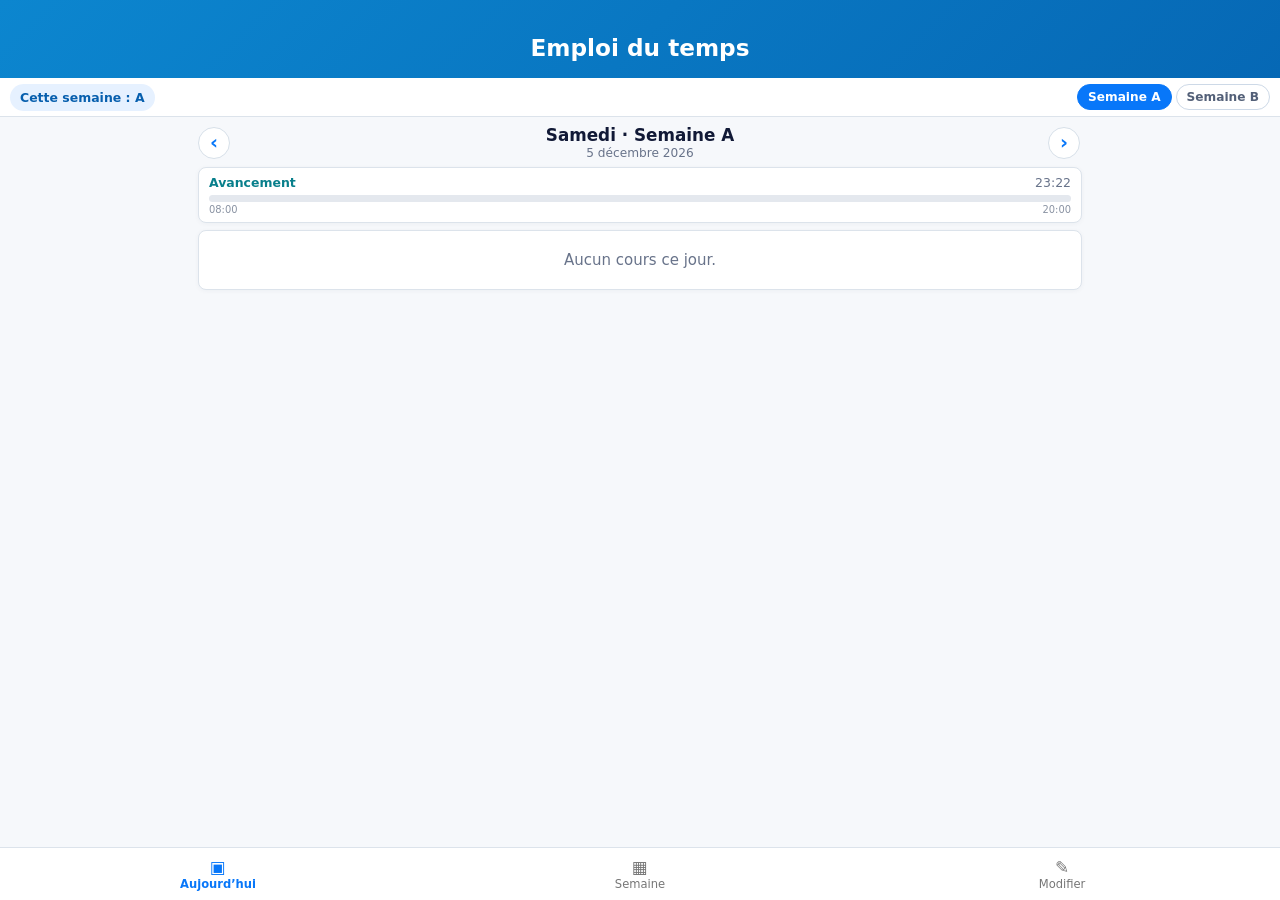
==== android-widget/app/src/main/assets/index.html @ 769bdf9a "7.43: tune school vacation vertical spacing" ====
<!doctype html>
<html lang="fr">
<head>
<meta charset="utf-8">
<meta name="viewport" content="width=device-width,initial-scale=1,viewport-fit=cover">
<meta name="theme-color" content="#087cc5">
<title>Emploi du temps</title>
<style>
:root{--blue:#0877f9;--blue2:#075fae;--teal:#087f8b;--ink:#111936;--muted:#68738a;--line:#dce3eb;--panel:#fff;--soft:#f2f8ff;--bg:#f6f8fb;--danger:#d93b59;--gap:#7254b5;--lunch:#9a6212}
*{box-sizing:border-box}
body{margin:0;background:var(--bg);color:var(--ink);font:15px system-ui,-apple-system,Segoe UI,Roboto,sans-serif;overflow-x:hidden}
button,input,select{font:inherit}button{touch-action:manipulation;-webkit-tap-highlight-color:transparent}
.header{height:78px;padding-top:17px;background:linear-gradient(135deg,#0c86cf,#0668b5);display:flex;align-items:center;justify-content:center;color:#fff;box-shadow:0 2px 10px #064a7a25}
.header h1{margin:0;text-align:center;font-size:1.45rem;line-height:1;font-weight:820}
.contextBar{height:39px;background:#fff;border-bottom:1px solid var(--line);display:flex;align-items:center;justify-content:space-between;gap:8px;padding:5px 10px;position:sticky;top:0;z-index:8}
.currentWeek{border:0;border-radius:999px;background:#e6f1ff;color:#075fae;padding:6px 10px;font-size:.78rem;font-weight:800;white-space:nowrap}.currentWeek b{color:var(--blue)}
.weekTabs{display:flex;gap:4px}.weekTab{border:1px solid #cdd9e7;background:#fff;color:#536078;border-radius:999px;padding:5px 10px;font-size:.76rem;font-weight:800}.weekTab.active{background:var(--blue);border-color:var(--blue);color:#fff}
.wrap{max-width:900px;margin:0 auto;padding:8px 8px 66px}
.card{background:#fff;border:1px solid var(--line);border-radius:8px;box-shadow:0 1px 5px #11233b0b}
.view{display:none}.view.active{display:block}
.dayTitle{text-align:center;margin:0 0 6px}.dayTitle h2{margin:0;font-size:1.05rem}.dayTitle .date{margin-top:1px;color:var(--muted);font-size:.76rem}
.timelineCard{padding:7px 10px;margin-bottom:7px}.timelineHead{display:flex;align-items:center;justify-content:space-between;gap:8px;font-size:.78rem}.timelineHead strong{color:var(--teal)}.timelineClock{color:var(--muted);font-variant-numeric:tabular-nums}.timeline{height:7px;border-radius:999px;background:#e4e8ee;overflow:hidden;margin-top:5px}.timeline>span{height:100%;display:block;width:0;background:linear-gradient(90deg,#0877f9,#2994f0);border-radius:999px}.timelineScale{display:flex;justify-content:space-between;color:#8a93a3;font-size:.62rem;margin-top:2px}
.todayList{overflow:hidden}.todayCourse{display:grid;grid-template-columns:67px minmax(0,1fr) auto;align-items:center;gap:7px;min-height:44px;padding:5px 8px;border-top:1px solid #edf0f4;position:relative;cursor:pointer}.todayCourse:first-child{border-top:0}.todayCourse.current:before{content:"";position:absolute;left:0;top:4px;bottom:4px;width:4px;background:var(--blue)}.todayCourse.gap{background:#faf8ff}.todayCourse.lunch{background:#fffaf1}.time{font-variant-numeric:tabular-nums;color:#56637a;font-size:.74rem;line-height:1.12}.label{font-weight:800;font-size:.88rem;line-height:1.1}.room{color:var(--muted);font-size:.70rem;margin-top:2px}.badge{font-size:.64rem;font-weight:800;color:#fff;background:var(--blue);border-radius:999px;padding:4px 6px}.badge.gap{background:#ede8ff;color:var(--gap)}.badge.lunch{background:#ffedca;color:var(--lunch)}
.empty{padding:20px 12px;text-align:center;color:var(--muted)}
.weekTop{display:flex;align-items:center;justify-content:center;margin:0 0 6px}.weekTop h2{margin:0;font-size:1rem}.weekTop .weekLetter{color:var(--blue);margin-left:5px}
.weekScroller{overflow:hidden}.weekGrid{display:grid;grid-template-columns:42px repeat(5,minmax(0,1fr));width:100%;border:1px solid var(--line);background:#fff;border-radius:7px;overflow:hidden}
.wh,.wc{border-right:1px solid #e6ebf0;border-bottom:1px solid #e6ebf0;min-width:0;min-height:38px;padding:2px}.wh{background:linear-gradient(#f8fbff,#f1f7ff);font-weight:800;text-align:center;display:flex;align-items:center;justify-content:center;font-size:.65rem}.wh.day{color:#0b69c7}.wh.timecol{color:#657087;font-size:.58rem;line-height:1.08}.wc{background:#fff;display:flex;align-items:center;justify-content:center;text-align:center;cursor:pointer;overflow:hidden}.wc.has{background:#fbfdff}.wc.has:active{background:#eaf5ff}.wc.gapCell{background:#faf8ff;color:var(--gap)}.wc.lunchCell{background:#fffaf1;color:var(--lunch)}.wc .cellLabel{font-weight:800;font-size:.60rem;line-height:1.02;display:-webkit-box;-webkit-line-clamp:2;-webkit-box-orient:vertical;overflow:hidden}.wc .cellRoom{font-size:.52rem;color:var(--muted);margin-top:1px}.wc.emptyCell{color:#c5ccd5;font-size:.75rem}
.editTop{display:flex;justify-content:center;margin-bottom:6px}.dayTabs{display:flex;justify-content:center;gap:5px;overflow:auto;max-width:100%}.dayTab{min-width:48px;border:1px solid var(--line);background:#fff;border-radius:20px;padding:7px 9px;color:#4d5667;font-size:.82rem}.dayTab.active{background:linear-gradient(135deg,#1584ed,#0868c7);border-color:#1178e8;color:#fff}
.importBtn{width:100%;margin-bottom:7px;padding:8px 10px;border:1px solid #bad5f4;border-radius:7px;background:#edf6ff;color:#0867bd;font-size:.82rem;font-weight:800}.importBtn:disabled{opacity:.6}.importStatus{text-align:center;color:var(--muted);font-size:.70rem;margin:-3px 0 6px;min-height:1em}
.sectionHead{display:flex;align-items:center;justify-content:space-between;gap:8px;margin:8px 3px 5px}.sectionHead h2,.sectionHead h3{margin:0;font-size:.93rem}.count{color:var(--blue);font-weight:750;font-size:.78rem}
.editList{overflow:hidden}.editCourse{display:grid;grid-template-columns:66px minmax(0,1fr);gap:7px;align-items:center;min-height:45px;padding:6px 9px;border-top:1px solid #e9edf2;cursor:pointer}.editCourse:first-child{border-top:0}.editCourse:active{background:#eef6ff}
.addBtn{width:100%;margin-top:7px;padding:9px;border:1.5px dashed var(--blue);border-radius:7px;background:#fff;color:var(--blue);font-size:.84rem;font-weight:800}
.breakSettings{overflow:hidden}.breakRow{display:grid;grid-template-columns:64px minmax(0,1fr) auto;gap:7px;align-items:center;padding:6px 8px;border-top:1px solid #e9edf2}.breakRow:first-child{border-top:0}.breakName{font-size:.75rem;font-weight:800}.breakRow input[type=text]{min-width:0;width:100%;padding:7px 8px;border:1px solid var(--line);border-radius:6px;color:var(--ink);background:#fff;font-size:.76rem}.badgeToggle{display:flex;align-items:center;gap:4px;color:var(--muted);font-size:.68rem;white-space:nowrap}.badgeToggle input{width:16px;height:16px}
.slots{overflow:hidden}.slotRow{display:grid;grid-template-columns:112px minmax(0,1fr) minmax(0,1fr);align-items:center;gap:6px;padding:6px 8px;border-top:1px solid #e9edf2}.slotRow:first-child{border-top:0}.slotLead{display:flex;align-items:center;justify-content:space-between;gap:5px;min-width:0}.slotNum{font-weight:800;color:#0c71d2;font-size:.75rem;white-space:nowrap}.slotRow input{width:100%;border:1px solid var(--line);border-radius:6px;padding:7px 5px;font-size:.76rem;background:#fff;color:var(--ink)}.slotRemove{flex:0 0 22px;width:22px;height:22px;border:0;border-radius:50%;background:#fff1f3;color:#c6284e;font-size:15px;font-weight:800;line-height:1;padding:0;display:flex;align-items:center;justify-content:center}.slotRemove:active{transform:scale(.94);background:#ffe5e9}.slotAdd{display:block;width:auto;min-width:160px;margin:8px auto;padding:7px 13px;border:1px dashed var(--blue);border-radius:9px;background:#fff;color:var(--blue);font-size:.76rem;font-weight:800}.slotAdd[hidden]{display:none!important}@media(max-width:420px){.slotRow{grid-template-columns:100px minmax(0,1fr) minmax(0,1fr);gap:4px;padding:6px}.slotLead{gap:3px}.slotRemove{flex-basis:20px;width:20px;height:20px;font-size:14px}}
.bottom{position:fixed;left:0;right:0;bottom:0;z-index:12;background:#ffffffef;border-top:1px solid var(--line);display:grid;grid-template-columns:repeat(3,1fr);padding:4px 7px calc(4px + env(safe-area-inset-bottom));backdrop-filter:blur(12px)}
.nav{border:0;background:transparent;color:#777;padding:5px 3px;font-size:.72rem}.nav span{display:block;font-size:1.05rem;margin-bottom:0}.nav.active{color:var(--blue);font-weight:800}
.modal{position:fixed;inset:0;z-index:30;background:#0b17384f;display:none;align-items:flex-end}.modal.show{display:flex}.sheet{width:100%;max-width:780px;margin:auto;background:#fff;padding:14px;border-radius:12px 12px 0 0;max-height:86vh;overflow:auto}.sheet h3{margin:0 0 10px;text-align:center}.field{margin-bottom:8px}.field label{display:block;color:var(--muted);font-size:.74rem;margin-bottom:3px}.field input,.field select{width:100%;border:1px solid var(--line);border-radius:7px;padding:9px;font:inherit;background:#fff;color:var(--ink)}.courseWeekChoices{display:flex;justify-content:center;align-items:center;flex-wrap:wrap;gap:7px}.courseWeekChoice{min-width:44px;min-height:34px;border:1px solid #cbd7e6;border-radius:999px;background:#fff;color:#40516a;font-size:.78rem;font-weight:850;padding:6px 12px}.courseWeekChoice.active{background:var(--blue);border-color:var(--blue);color:#fff}.courseWeekChoice:active{transform:translateY(1px)}.slotPreview{background:var(--soft);border:1px solid #d9eaff;border-radius:7px;padding:8px 10px;margin-bottom:8px;color:#31516f;font-size:.80rem}.sheetActions{display:flex;justify-content:space-between;gap:7px;margin-top:7px}.rightActions{display:flex;gap:7px}.btn{padding:9px 12px;border:1px solid var(--line);border-radius:7px;background:#fff;font-weight:760}.btn.primary{background:var(--blue);color:#fff;border-color:var(--blue)}.btn.danger{color:var(--danger);border-color:#f0b9c4;background:#fff5f7}.btn[hidden]{display:none}
@media(max-width:560px){body{font-size:14px}.wrap{padding-left:6px;padding-right:6px}.header{height:78px;padding-top:17px}.header h1{font-size:1.38rem}.contextBar{height:37px;padding-left:7px;padding-right:7px}.todayCourse{min-height:42px}.weekGrid{grid-template-columns:39px repeat(5,minmax(0,1fr))}.wh,.wc{min-height:36px}.wc .cellLabel{font-size:.57rem}.wc .cellRoom{font-size:.50rem}}
</style>
</head>
<body>
<header class="header"><h1>Emploi du temps</h1></header>
<div class="contextBar">
  <button id="currentWeekBtn" class="currentWeek" type="button">Cette semaine : <b>A</b></button>
  <div id="weekTabs" class="weekTabs"><button class="weekTab" data-week="A">Semaine A</button><button class="weekTab" data-week="B">Semaine B</button></div>
</div>
<main class="wrap">
  <section id="viewToday" class="view active">
    <div class="dayTitle"><h2 id="todayTitle">Aujourd’hui</h2><div id="todayDate" class="date"></div></div>
    <section class="card timelineCard"><div class="timelineHead"><strong>Avancement</strong><span id="todayClock" class="timelineClock"></span></div><div class="timeline"><span id="todayProgress"></span></div><div class="timelineScale"><span id="scaleStart"></span><span id="scaleEnd"></span></div></section>
    <section id="todayList" class="card todayList"></section>
  </section>

  <section id="viewWeek" class="view">
    <div class="weekTop"><h2>Semaine <span id="weekTitleLetter" class="weekLetter">A</span></h2></div>
    <div class="weekScroller"><div id="weekGrid" class="weekGrid"></div></div>
  </section>

  <section id="viewEdit" class="view">
    <button id="importPhoto" class="importBtn" type="button">Importer une photo d’emploi du temps</button>
    <div id="importStatus" class="importStatus"></div>
    <div class="editTop"><div id="dayTabs" class="dayTabs"></div></div>
    <div class="sectionHead"><h2 id="editDayTitle">Jeudi</h2><span id="editCount" class="count"></span></div>
    <section id="editList" class="card editList"></section>
    <button id="addCourse" class="addBtn">＋ Ajouter un cours</button>
    <div class="sectionHead"><h3>Noms des interruptions</h3></div>
    <section class="card breakSettings">
      <div class="breakRow"><div class="breakName">Trou</div><input id="gapLabel" type="text" maxlength="35"><label class="badgeToggle"><input id="showGapBadge" type="checkbox">Badge</label></div>
      <div class="breakRow"><div class="breakName">Pause</div><input id="lunchLabel" type="text" maxlength="35"><label class="badgeToggle"><input id="showLunchBadge" type="checkbox">Badge</label></div>
    </section>
    <div class="sectionHead"><h3>Horaires des cours</h3></div>
    <section id="slotSettings" class="card slots"></section>
  </section>
</main>

<nav class="bottom">
  <button class="nav active" data-mode="today"><span>▣</span>Aujourd’hui</button>
  <button class="nav" data-mode="week"><span>▦</span>Semaine</button>
  <button class="nav" data-mode="edit"><span>✎</span>Modifier</button>
</nav>

<div id="modal" class="modal" role="dialog" aria-modal="true">
<form id="courseForm" class="sheet">
  <h3 id="modalTitle">Ajouter un cours</h3>
  <div class="field"><label>Heure de cours</label><select id="fSlot"></select></div>
  <div id="slotPreview" class="slotPreview"></div>
  <div id="courseWeekField" class="field"><label>Semaines concernées</label><div id="courseWeekChoices" class="courseWeekChoices"></div></div>
  <div class="field"><label>Classe</label><input id="fLabel" type="text" maxlength="80" required></div>
  <div class="field"><label>Salle</label><input id="fRoom" type="text" maxlength="20"></div>
  <div class="sheetActions"><button id="deleteCourse" type="button" class="btn danger" hidden>Supprimer</button><div class="rightActions"><button id="cancelEdit" type="button" class="btn">Annuler</button><button type="submit" class="btn primary">Enregistrer</button></div></div>
</form>
</div>

<script>
const DAYS=[2,3,4,5,6],NAMES={2:'Lun',3:'Mar',4:'Mer',5:'Jeu',6:'Ven'},FULL={2:'Lundi',3:'Mardi',4:'Mercredi',5:'Jeudi',6:'Vendredi'};
const DEFAULT_SLOTS=[['08:00','09:00'],['09:00','10:00'],['10:00','11:00'],['11:00','12:00'],['13:00','14:00'],['14:00','15:00'],['16:00','17:00'],['17:00','18:00'],['18:00','19:00'],['19:00','20:00']].map((x,i)=>({n:i+1,start:x[0],end:x[1]}));
const DEFAULTS={
2:{enabled:true,courses:[['08:00','09:00','4G1 ALL · 4G2 ALL','217',1],['10:00','11:00','6G3BIL · 6G4BIL','217',3],['11:00','12:00','4G3 ALL · 4G4 ALL','217',4],['13:00','14:00','5G1-2-3 ALL','216',5]]},
3:{enabled:true,courses:[['08:00','09:00','5G4 ALL','217',1],['09:00','10:00','4G3 ALL · 4G4 ALL','217',2],['14:00','15:00','3G3 ALL · 3G4 ALL','216',6],['16:00','17:00','3G1 ALL · 3G2 ALL','216',7]]},
4:{enabled:true,courses:[]},
5:{enabled:true,courses:[['08:00','09:00','3G1 ALL · 3G2 ALL','216',1],['09:00','10:00','3G3 ALL · 3G4 ALL','216',2],['10:00','11:00','6G3BIL · 6G4BIL','216',3],['11:00','12:00','5G4 ALL','216',4],['13:00','14:00','6G3BIL · 6G4BIL','216',5],['14:00','15:00','4G1 ALL · 4G2 ALL','215',6],['16:00','17:00','5G1-2-3 ALL','217',7]]},
6:{enabled:true,courses:[['11:00','12:00','5G1-2-3 ALL','217',4],['13:00','14:00','5G4 ALL','217',5],['14:00','15:00','3G3 ALL · 3G4 ALL','217',6],['15:00','16:00','4G3 ALL · 4G4 ALL','217',0],['16:00','17:00','4G1 ALL · 4G2 ALL','217',7]]}
};
for(const d of DAYS)DEFAULTS[d].courses=DEFAULTS[d].courses.map(c=>({start:c[0],end:c[1],label:c[2],room:c[3],slot:c[4]}));
const clone=o=>JSON.parse(JSON.stringify(o));
const OPENING_DAY=(()=>{const d=new Date().getDay();return d>=1&&d<=5?d+1:6})();
let weeks={A:clone(DEFAULTS),B:clone(DEFAULTS)},state=weeks.A,slots=clone(DEFAULT_SLOTS),slotConfigV2=true,breaks={gapLabel:'Trou',lunchLabel:'Pause de midi',showGapBadge:true,showLunchBadge:true},mode='today',selected=OPENING_DAY,editing=null,newPrefill=null,currentWeek='A',activeWeek='A',courseWeekSelection=new Set(['A']);
const $=id=>document.getElementById(id),min=t=>{const [h,m]=(t||'00:00').split(':').map(Number);return h*60+m},clock=m=>String(Math.floor(m/60)).padStart(2,'0')+':'+String(m%60).padStart(2,'0'),esc=s=>String(s??'').replace(/[&<>"']/g,c=>({'&':'&amp;','<':'&lt;','>':'&gt;','"':'&quot;',"'":'&#39;'}[c]));

function normalizeWeek(obj){
  for(const d of DAYS){
    if(!obj[d])obj[d]={enabled:true,courses:[]};obj[d].enabled=true;if(!Array.isArray(obj[d].courses))obj[d].courses=[];
    for(const c of obj[d].courses){c.slot=Number(c.slot||0);if(!c.slot){const match=slots.find(s=>s.start===c.start&&s.end===c.end);if(match)c.slot=match.n}}
    obj[d].courses.sort((a,b)=>min(a.start)-min(b.start));
  }
}
function normalize(){
  if(!Array.isArray(slots))slots=clone(DEFAULT_SLOTS);
  const seenSlots=new Set();
  slots=slots.slice(0,10).map((s,i)=>{const n=Math.max(1,Math.min(10,Number(s?.n)||i+1)),fallback=DEFAULT_SLOTS.find(x=>x.n===n)||DEFAULT_SLOTS[Math.min(i,DEFAULT_SLOTS.length-1)];return {n,start:s?.start||fallback.start,end:s?.end||fallback.end}}).filter(s=>!seenSlots.has(s.n)&&(seenSlots.add(s.n),true));
  breaks.gapLabel=(breaks.gapLabel||'Trou').trim()||'Trou';breaks.lunchLabel=(breaks.lunchLabel||'Pause de midi').trim()||'Pause de midi';breaks.showGapBadge=breaks.showGapBadge!==false;breaks.showLunchBadge=breaks.showLunchBadge!==false;
  normalizeWeek(weeks.A);normalizeWeek(weeks.B);state=weeks[mode==='today'?currentWeek:activeWeek];
}
function load(){
  try{
    let raw=null;if(window.AndroidSchedule&&AndroidSchedule.loadSchedule)raw=AndroidSchedule.loadSchedule();else raw=localStorage.getItem('edt');
    if(raw){const root=JSON.parse(raw);slotConfigV2=root._slotConfigV2===true;if(root._slots)slots=root._slots.map((s,i)=>({n:Math.max(1,Math.min(10,Number(s.n)||i+1)),start:s.start,end:s.end}));if(!slotConfigV2&&slots.length===9){const last=slots[slots.length-1],start=last?.end||'19:00',end=clock(Math.min(1439,min(start)+60));slots.push({n:10,start,end});slotConfigV2=true}if(root._breaks)breaks={...breaks,...root._breaks};currentWeek=(root._currentWeek==='B')?'B':'A';activeWeek=currentWeek;
      if(root._weeks){for(const w of ['A','B'])if(root._weeks[w])for(const d of DAYS)if(root._weeks[w][d])weeks[w][d]=root._weeks[w][d]}
      else{const legacy=clone(DEFAULTS);for(const d of DAYS)if(root[d])legacy[d]=root[d];weeks.A=clone(legacy);weeks.B=clone(legacy)}
    }
  }catch(e){weeks={A:clone(DEFAULTS),B:clone(DEFAULTS)};slots=clone(DEFAULT_SLOTS);breaks={gapLabel:'Trou',lunchLabel:'Pause de midi',showGapBadge:true,showLunchBadge:true};currentWeek='A';activeWeek='A'}
  normalize();render();
}
window.reloadSchedule=load;
function exportState(){const root={_slots:slots.map(s=>({n:s.n,start:s.start,end:s.end})),_slotConfigV2:true,_breaks:{...breaks},_currentWeek:currentWeek,_weeks:{}};for(const w of ['A','B','C','D']){if(!weeks[w])continue;root._weeks[w]={};for(const d of DAYS)root._weeks[w][d]={enabled:true,courses:weeks[w][d]?.courses||[]}}const current=weeks[currentWeek];for(const d of DAYS)root[d]={enabled:true,courses:current[d].courses};return root}
function save(options){normalize();const raw=JSON.stringify(exportState());try{if(window.AndroidSchedule&&AndroidSchedule.saveSchedule)AndroidSchedule.saveSchedule(raw);else localStorage.setItem('edt',raw)}catch(e){}if(!(options&&options.render===false))render()}
function todayKey(){const d=new Date().getDay();return d>=1&&d<=5?d+1:6}
function currentCourse(day){const now=new Date(),m=now.getHours()*60+now.getMinutes();if(day!==now.getDay()+1)return null;return weeks[currentWeek][day].courses.find(c=>m>=min(c.start)&&m<min(c.end))||null}
function lunch(){if(slots.length<5)return null;const start=slots[3]?.end,end=slots[4]?.start;return start&&end&&min(end)>min(start)?{start,end}:null}
function gapSegments(list){const out=[],l=lunch(),ls=l?min(l.start):-1,le=l?min(l.end):-1;for(let i=0;i<list.length-1;i++){let a=min(list[i].end),b=min(list[i+1].start);if(b<=a)continue;if(!l||b<=ls||a>=le)out.push({start:a,end:b});else{if(a<ls)out.push({start:a,end:Math.min(b,ls)});if(b>le)out.push({start:Math.max(a,le),end:b})}}return out.filter(g=>g.end>g.start)}
function progressPercent(){const d=todayKey(),list=weeks[currentWeek][d].courses,now=new Date(),nowM=now.getHours()*60+now.getMinutes();let total=0,done=0;for(const c of list){const s=min(c.start),e=min(c.end),dur=Math.max(0,e-s);total+=dur;if(nowM>=e)done+=dur;else if(nowM>s)done+=Math.min(dur,nowM-s)}return total?Math.max(0,Math.min(100,done*100/total)):0}
function setMode(m){mode=m;document.querySelectorAll('.view').forEach(v=>v.classList.remove('active'));$('view'+m[0].toUpperCase()+m.slice(1)).classList.add('active');document.querySelectorAll('.nav').forEach(b=>b.classList.toggle('active',b.dataset.mode===m));if(m==='today')activeWeek=currentWeek;render()}
window.setModeFromAndroid=setMode;
function setActiveWeek(w){activeWeek=w==='B'?'B':'A';render()}
function toggleCurrentWeek(){currentWeek=currentWeek==='A'?'B':'A';activeWeek=currentWeek;save()}
function renderContext(){if(window.setCurrentWeekLabel70)window.setCurrentWeekLabel70(currentWeek);else $('currentWeekBtn').textContent='Cette semaine : '+currentWeek;document.querySelectorAll('.weekTab').forEach(b=>b.classList.toggle('active',b.dataset.week===(mode==='today'?currentWeek:activeWeek)))}
function render(){normalize();renderContext();if(mode==='today')renderToday();else if(mode==='week')renderWeek();else renderEdit()}
function renderToday(){
  state=weeks[currentWeek];const d=todayKey(),now=new Date(),list=state[d].courses,cur=currentCourse(d);$('todayTitle').textContent=FULL[d]+' · Semaine '+currentWeek;$('todayDate').textContent=now.toLocaleDateString('fr-FR',{day:'numeric',month:'long'});$('todayClock').textContent=now.toLocaleTimeString('fr-FR',{hour:'2-digit',minute:'2-digit'});$('todayProgress').style.width=progressPercent()+'%';$('scaleStart').textContent=list[0]?.start||slots[0].start;$('scaleEnd').textContent=list[list.length-1]?.end||slots[slots.length-1].end;
  const box=$('todayList');box.innerHTML='';if(!list.length){box.innerHTML='<div class="empty">Aucun cours aujourd’hui.</div>';return}
  const events=list.map(c=>({type:'course',start:min(c.start),end:min(c.end),course:c}));for(const g of gapSegments(list))events.push({type:'gap',start:g.start,end:g.end});const l=lunch();if(l&&list.some(c=>min(c.end)<=min(l.start))&&list.some(c=>min(c.start)>=min(l.end)))events.push({type:'lunch',start:min(l.start),end:min(l.end),l});events.sort((a,b)=>a.start-b.start||a.end-b.end);
  for(const ev of events){const row=document.createElement('div');
    if(ev.type==='course'){const c=ev.course;row.className='todayCourse'+(cur===c?' current':'');row.innerHTML=`<div class="time"><strong>${esc(c.start)}</strong><br>${esc(c.end)}</div><div><div class="label">${esc(c.label)}</div><div class="room">salle ${esc(c.room||'—')}${c.slot?` · ${c.slot===1?'1ère heure':c.slot+'ème heure'}`:''}</div></div>${cur===c?'<div class="badge">En cours</div>':''}`;row.onclick=()=>{activeWeek=currentWeek;selected=d;editing=state[d].courses.indexOf(c);openEditor(editing)}}
    else if(ev.type==='gap'){row.className='todayCourse gap';row.innerHTML=`<div class="time"><strong>${clock(ev.start)}</strong><br>${clock(ev.end)}</div><div><div class="label">${esc(breaks.gapLabel)}</div><div class="room">${durationLabel(ev.end-ev.start)} sans cours</div></div>${breaks.showGapBadge?'<div class="badge gap">Trou</div>':''}`}
    else{row.className='todayCourse lunch';row.innerHTML=`<div class="time"><strong>${esc(ev.l.start)}</strong><br>${esc(ev.l.end)}</div><div><div class="label">${esc(breaks.lunchLabel)}</div><div class="room">Reprise à ${esc(ev.l.end)}</div></div>${breaks.showLunchBadge?'<div class="badge lunch">Pause</div>':''}`}
    box.appendChild(row);
  }
}
function durationLabel(minutes){const h=Math.floor(minutes/60),m=minutes%60;if(h&&m)return h+' h '+m;if(h)return h+' h';return m+' min'}
function uniqueWeekTimes(){const map=new Map();for(const s of slots)map.set(s.start+'|'+s.end,{start:s.start,end:s.end,type:'slot'});for(const d of DAYS)for(const c of state[d].courses)map.set(c.start+'|'+c.end,{start:c.start,end:c.end,type:'course'});const l=lunch();if(l)map.set(l.start+'|'+l.end,{start:l.start,end:l.end,type:'lunch'});return [...map.values()].sort((a,b)=>min(a.start)-min(b.start)||min(a.end)-min(b.end))}
function renderWeek(){
  state=weeks[activeWeek];$('weekTitleLetter').textContent=activeWeek;const box=$('weekGrid'),times=uniqueWeekTimes();box.innerHTML='';const corner=document.createElement('div');corner.className='wh timecol';corner.textContent='H';box.appendChild(corner);for(const d of DAYS){const h=document.createElement('div');h.className='wh day';h.textContent=NAMES[d];box.appendChild(h)}const l=lunch();
  for(const t of times){const th=document.createElement('div');th.className='wh timecol';th.innerHTML=`${esc(t.start)}<br>${esc(t.end)}`;box.appendChild(th);for(const d of DAYS){const c=state[d].courses.find(x=>x.start===t.start&&x.end===t.end);const cell=document.createElement('div');if(c){cell.className='wc has';cell.innerHTML=`<div><div class="cellLabel">${esc(c.label)}</div><div class="cellRoom">${esc(c.room||'—')}</div></div>`;cell.onclick=()=>{selected=d;editing=state[d].courses.indexOf(c);openEditor(editing)}}else if(l&&t.type==='lunch'){cell.className='wc lunchCell';cell.innerHTML=`<div class="cellLabel">${esc(breaks.lunchLabel)}</div>`}else{const g=gapSegments(state[d].courses).find(x=>Math.min(min(t.end),x.end)>Math.max(min(t.start),x.start));if(g){cell.className='wc gapCell';cell.innerHTML=`<div class="cellLabel">${esc(breaks.gapLabel)}</div>`}else cell.className='wc emptyCell';cell.onclick=()=>{selected=d;newPrefill={start:t.start,end:t.end};openEditor(null)}}box.appendChild(cell)}}
}
function renderEdit(){state=weeks[activeWeek];renderDayTabs();$('editDayTitle').textContent=FULL[selected]+' · Semaine '+activeWeek;$('editCount').textContent=`${state[selected].courses.length} cours`;const box=$('editList');box.innerHTML='';if(!state[selected].courses.length)box.innerHTML='<div class="empty">Aucun cours ce jour.</div>';state[selected].courses.forEach((c,i)=>{const row=document.createElement('div');row.className='editCourse';row.innerHTML=`<div class="time"><strong>${esc(c.start)}</strong><br>${esc(c.end)}</div><div><div class="label">${esc(c.label)}</div><div class="room">salle ${esc(c.room||'—')}${c.slot?` · ${c.slot===1?'1ère heure':c.slot+'ème heure'}`:' · horaire libre'}</div></div>`;row.onclick=()=>openEditor(i);box.appendChild(row)});renderBreakSettings();renderSlots()}
function renderDayTabs(){const box=$('dayTabs');box.innerHTML='';for(const d of DAYS){const b=document.createElement('button');b.className='dayTab'+(selected===d?' active':'');b.textContent=NAMES[d];b.onclick=()=>{selected=d;renderEdit()};box.appendChild(b)}}
function renderBreakSettings(){$('gapLabel').value=breaks.gapLabel;$('lunchLabel').value=breaks.lunchLabel;$('showGapBadge').checked=breaks.showGapBadge;$('showLunchBadge').checked=breaks.showLunchBadge}
function applyBreakSettings(){breaks.gapLabel=$('gapLabel').value.trim()||'Trou';breaks.lunchLabel=$('lunchLabel').value.trim()||'Pause de midi';breaks.showGapBadge=$('showGapBadge').checked;breaks.showLunchBadge=$('showLunchBadge').checked;save()}
function removeSlotAt(index){
  if(!Number.isInteger(index)||index<0||index>=slots.length)return;
  const removed=Number(slots[index].n),keepMode=mode,keepWeek=activeWeek,keepDay=selected;

  /* Retirer réellement la ligne, puis renuméroter les suivantes sans recréer
     un horaire par défaut. Les cours de la ligne supprimée gardent leurs heures
     et deviennent simplement des horaires libres. */
  slots.splice(index,1);
  const remap=new Map();
  slots.forEach((s,i)=>{
    const oldNumber=Number(s.n);
    const newNumber=i+1;
    remap.set(oldNumber,newNumber);
    s.n=newNumber;
  });

  for(const w of ['A','B','C','D']){
    if(!weeks[w])continue;
    for(const d of DAYS){
      const day=weeks[w][d];
      if(!day||!Array.isArray(day.courses))continue;
      for(const course of day.courses){
        const oldSlot=Number(course.slot||0);
        if(oldSlot===removed)course.slot=0;
        else if(remap.has(oldSlot))course.slot=remap.get(oldSlot);
      }
    }
  }

  slotConfigV2=true;
  mode=keepMode;activeWeek=keepWeek;selected=keepDay;
  state=weeks[mode==='today'?currentWeek:activeWeek]||state;
  save();
}
function renderSlots(){
  const box=$('slotSettings');box.innerHTML='';
  slots.forEach((s,i)=>{
    const row=document.createElement('div');row.className='slotRow';row.dataset.slotIndex=String(i);
    row.innerHTML=`<div class="slotLead"><div class="slotNum">${s.n===1?'1ère heure':s.n+'ème heure'}</div><button type="button" class="slotRemove" data-slot-index="${i}" aria-label="Supprimer la ${s.n}e heure">×</button></div><input type="time" value="${esc(s.start)}"><input type="time" value="${esc(s.end)}">`;
    const inputs=row.querySelectorAll('input');
    const apply=()=>{slots[i].start=inputs[0].value;slots[i].end=inputs[1].value;const slotNumber=slots[i].n;for(const w of ['A','B','C','D'])if(weeks[w])for(const d of DAYS)for(const c of weeks[w][d].courses)if(Number(c.slot)===Number(slotNumber)){c.start=slots[i].start;c.end=slots[i].end}slotConfigV2=true;save();render()};
    inputs[0].onchange=apply;inputs[1].onchange=apply;
    row.querySelector('.slotRemove').onclick=e=>{e.preventDefault();e.stopPropagation();if(e.stopImmediatePropagation)e.stopImmediatePropagation();removeSlotAt(Number(e.currentTarget.dataset.slotIndex));return false};
    box.appendChild(row);
  });
  const add=document.createElement('button');add.type='button';add.className='slotAdd';add.textContent='＋ Ajouter une heure';add.hidden=slots.length>=10;
  add.onclick=e=>{
    e.preventDefault();e.stopPropagation();if(e.stopImmediatePropagation)e.stopImmediatePropagation();
    if(slots.length>=10)return false;
    const used=new Set(slots.map(s=>Number(s.n))),n=[1,2,3,4,5,6,7,8,9,10].find(x=>!used.has(x));
    if(!n)return false;
    const preset=DEFAULT_SLOTS.find(s=>Number(s.n)===n),last=slots[slots.length-1];
    const start=preset?.start||last?.end||'08:00',end=preset?.end||clock(Math.min(1439,min(start)+60));
    slots.push({n,start,end});slots.sort((a,b)=>a.n-b.n);slotConfigV2=true;
    save();render();
    return false;
  };
  box.appendChild(add);
}
window.removeSlotAt680=removeSlotAt;
function firstFreeSlot(day){const used=new Set(state[day].courses.map(c=>c.slot).filter(Boolean));return slots.find(s=>!used.has(s.n))?.n||1}
function slotForTimes(start,end){return slots.find(s=>s.start===start&&s.end===end)?.n||0}
function fillSlotOptions(selectedSlot,allowCustom,start,end){const sel=$('fSlot');sel.innerHTML='';if(allowCustom&&start&&end){const o=document.createElement('option');o.value='0';o.textContent=`${start}–${end}`;sel.appendChild(o)}slots.forEach(s=>{const o=document.createElement('option');o.value=String(s.n);o.textContent=`${s.start}–${s.end}`;sel.appendChild(o)});sel.value=String(selectedSlot);updateSlotPreview()}
function updateSlotPreview(){const n=Number($('fSlot').value);if(n===0){const c=editing!=null?state[selected].courses[editing]:newPrefill;$('slotPreview').textContent=c?`Horaire conservé : ${c.start}–${c.end}`:'Horaire personnalisé'}else{const s=slots.find(x=>Number(x.n)===n);$('slotPreview').textContent=s?`Horaire appliqué : ${s.start}–${s.end}`:''}}
function courseCycleLetters(){
  try{
    const single=document.documentElement.classList.contains('singleWeek678')||document.documentElement.classList.contains('singleWeekMode')||document.body.classList.contains('singleWeekMode');
    if(single)return ['A'];
    const cycle=document.querySelector('.weekCycleChoice678.active'),legacy=document.querySelector('#weekModeBar .weekModeChoice.active');
    let n=Number(cycle?.dataset?.count||legacy?.dataset?.m||0);
    if(!n){
      const tabs=[...document.querySelectorAll('#weekTabs .weekTab')].filter(b=>b.getAttribute('aria-hidden')!=='true'&&b.style.visibility!=='hidden'&&b.style.display!=='none');
      n=Math.max(2,tabs.length||2);
    }
    return ['A','B','C','D'].slice(0,Math.max(2,Math.min(4,n)));
  }catch(e){return ['A','B']}
}
window.courseCycleLetters679=courseCycleLetters;
function ensureCourseWeek(w){
  if(!weeks[w])weeks[w]=clone(weeks.A||DEFAULTS);
  normalizeWeek(weeks[w]);return weeks[w];
}
function newCourseSeries(){return 'course-'+Date.now().toString(36)+'-'+Math.random().toString(36).slice(2,9)}
function courseSeriesWeeks(course){
  const letters=courseCycleLetters();
  if(course&&Array.isArray(course.weeks)){const saved=course.weeks.filter(w=>letters.includes(w));if(saved.length)return saved}
  if(course&&course._series){
    const found=letters.filter(w=>{const week=weeks[w];return week&&DAYS.some(d=>(week[d]?.courses||[]).some(c=>c._series===course._series))});
    if(found.length)return found;
  }
  return [letters.includes(activeWeek)?activeWeek:letters[0]];
}
function renderCourseWeekChoices(course){
  const letters=courseCycleLetters(),field=$('courseWeekField'),box=$('courseWeekChoices');if(!field||!box)return;
  const initial=course?courseSeriesWeeks(course):[letters.includes(activeWeek)?activeWeek:letters[0]];
  courseWeekSelection=new Set(initial);field.hidden=letters.length===1;
  for(const w of ['A','B','C','D']){
    let b=box.querySelector('.courseWeekChoice[data-week="'+w+'"]');
    if(!b){
      b=document.createElement('button');b.type='button';b.className='courseWeekChoice';b.dataset.week=w;b.textContent=w;
      b.onclick=()=>{
        const week=b.dataset.week;
        if(courseWeekSelection.has(week)){if(courseWeekSelection.size>1)courseWeekSelection.delete(week)}
        else courseWeekSelection.add(week);
        [...box.querySelectorAll('.courseWeekChoice')].forEach(btn=>{const on=courseWeekSelection.has(btn.dataset.week);btn.classList.toggle('active',on);btn.setAttribute('aria-pressed',on?'true':'false')});
      };
      box.appendChild(b);
    }
    const visible=letters.includes(w),on=courseWeekSelection.has(w);
    b.hidden=!visible;b.style.display=visible?'':'none';b.classList.toggle('active',on);b.setAttribute('aria-pressed',on?'true':'false');
  }
}
window.renderCourseWeekChoices=renderCourseWeekChoices;
(window.__edtCoursePanelPreparers648||(window.__edtCoursePanelPreparers648=[])).push({id:'course-week-scope-679',run:function(){
  try{const c=editing!=null&&weeks[activeWeek]&&weeks[activeWeek][selected]?weeks[activeWeek][selected].courses[editing]||null:null;renderCourseWeekChoices(c)}catch(e){renderCourseWeekChoices(null)}
}});
function removeCourseSeries(series){
  if(!series)return;
  ['A','B','C','D'].forEach(w=>{const week=weeks[w];if(!week)return;DAYS.forEach(d=>{if(week[d]&&Array.isArray(week[d].courses))week[d].courses=week[d].courses.filter(c=>c._series!==series)})});
}
function openEditor(index){state=weeks[activeWeek];editing=index;const c=index!=null?state[selected].courses[index]:null;$('modalTitle').textContent=c?'Modifier le cours':'Ajouter un cours';$('fLabel').value=c?.label||'';$('fRoom').value=c?.room||'';$('deleteCourse').hidden=!c;renderCourseWeekChoices(c);let chosen;if(c)chosen=c.slot||slotForTimes(c.start,c.end)||0;else if(newPrefill)chosen=slotForTimes(newPrefill.start,newPrefill.end)||0;else chosen=firstFreeSlot(selected);fillSlotOptions(chosen,!!c||!!newPrefill,c?.start||newPrefill?.start,c?.end||newPrefill?.end);$('modal').classList.add('show')}
$('fSlot').onchange=updateSlotPreview;
$('cancelEdit').onclick=()=>{if(window.closeCoursePanel648)window.closeCoursePanel648();else $('modal').classList.remove('show');editing=null;newPrefill=null};
$('deleteCourse').onclick=()=>{if(editing!=null&&confirm('Supprimer ce cours ?')){const old=state[selected].courses[editing];if(old&&old._series)removeCourseSeries(old._series);else state[selected].courses.splice(editing,1);if(window.closeCoursePanel648)window.closeCoursePanel648();else $('modal').classList.remove('show');editing=null;newPrefill=null;save()}};
$('modal').onclick=e=>{if(e.target===$('modal'))$('cancelEdit').click()};
$('courseForm').onsubmit=e=>{e.preventDefault();const slot=Number($('fSlot').value),old=editing!=null?state[selected].courses[editing]:null;let start,end;if(slot>0){const chosenSlot=slots.find(s=>Number(s.n)===slot);if(!chosenSlot)return;start=chosenSlot.start;end=chosenSlot.end}else if(old){start=old.start;end=old.end}else if(newPrefill){start=newPrefill.start;end=newPrefill.end}else{return}const label=$('fLabel').value.trim();if(!label)return;const chosen=[...courseWeekSelection].filter(w=>courseCycleLetters().includes(w));if(!chosen.length)return;const series=old?old._series||newCourseSeries():newCourseSeries();if(old&&old._series)removeCourseSeries(old._series);else if(old)state[selected].courses.splice(editing,1);const course={start,end,label,room:$('fRoom').value.trim(),slot,_series:series,weeks:[...chosen]};chosen.forEach(w=>{const week=ensureCourseWeek(w);week[selected].courses.push(course)});state=weeks[activeWeek];if(window.closeCoursePanel648)window.closeCoursePanel648();else $('modal').classList.remove('show');editing=null;newPrefill=null;save()};

function ocrDay(text){const s=text.toLowerCase().normalize('NFD').replace(/[\u0300-\u036f]/g,'');if(/\blun(?:di)?\b/.test(s))return 2;if(/\bmar(?:di)?\b/.test(s))return 3;if(/\bmer(?:credi)?\b/.test(s))return 4;if(/\bjeu(?:di)?\b/.test(s))return 5;if(/\bven(?:dredi)?\b/.test(s))return 6;return null}
function ocrTimes(text){const s=String(text).replace(/(\d{1,2})\s*[hH.]\s*([0-5]\d)/g,'$1:$2');const out=[];const re=/\b([0-2]?\d):([0-5]\d)\b/g;let m;while((m=re.exec(s))){const h=Number(m[1]);if(h<24)out.push(String(h).padStart(2,'0')+':'+m[2])}return out}
function nearest(arr,value,key){let best=null,dist=Infinity;for(const x of arr){const d=Math.abs(key(x)-value);if(d<dist){dist=d;best=x}}return best}
function parseOcrSchedule(payload){
  const lines=(payload.lines||[]).map(x=>({...x,cx:(x.l+x.r)/2,cy:(x.t+x.b)/2,text:String(x.text||'').trim()})).filter(x=>x.text);
  if(!lines.length)return {error:'Aucun texte détecté sur la photo.'};
  const headers=[];for(const line of lines){const d=ocrDay(line.text);if(d)headers.push({d,x:line.cx,y:line.cy})}
  const byDay=new Map();for(const h of headers){const old=byDay.get(h.d);if(!old||h.y<old.y)byDay.set(h.d,h)}
  let dayPos=[...byDay.values()].sort((a,b)=>a.d-b.d);
  if(dayPos.length>=2){const first=dayPos[0],last=dayPos[dayPos.length-1],step=(last.x-first.x)/Math.max(1,last.d-first.d);dayPos=DAYS.map(d=>({d,x:first.x+(d-first.d)*step,y:first.y}))}
  else{const xs=lines.filter(l=>!ocrTimes(l.text).length).map(l=>l.cx);if(xs.length<5)return {error:'Je ne reconnais pas assez clairement les colonnes des jours.'};const lo=Math.min(...xs),hi=Math.max(...xs),step=(hi-lo)/4;dayPos=DAYS.map((d,i)=>({d,x:lo+i*step,y:0}))}
  const headerY=headers.length?Math.max(...headers.map(h=>h.y)):Math.min(...lines.map(l=>l.cy));
  let anchors=[];for(const line of lines){const ts=ocrTimes(line.text);if(!ts.length)continue;let start=ts[0],end=ts[1]||'';if(!end){const existing=slots.find(s=>s.start===start);end=existing?existing.end:''}if(end&&min(end)>min(start))anchors.push({start,end,y:line.cy})}
  anchors.sort((a,b)=>a.y-b.y);const clean=[];for(const a of anchors){if(!clean.some(x=>Math.abs(x.y-a.y)<8||x.start===a.start&&x.end===a.end))clean.push(a)}anchors=clean;
  const contentLines=lines.filter(l=>l.cy>headerY+4&&!ocrDay(l.text));
  if(anchors.length<2){const ys=contentLines.map(l=>l.cy);if(!ys.length)return {error:'Aucun cours exploitable détecté.'};const lo=Math.min(...ys),hi=Math.max(...ys),step=(hi-lo)/Math.max(1,slots.length-1);anchors=slots.map((s,i)=>({start:s.start,end:s.end,y:lo+i*step}))}
  const cells=new Map();
  for(const line of contentLines){if(ocrTimes(line.text).length)continue;let txt=line.text.replace(/\s+/g,' ').trim();const low=txt.toLowerCase();if(!txt||/emploi du temps|semaine|professeur|enseignant|classe/.test(low))continue;const d=nearest(dayPos,line.cx,x=>x.x);const a=nearest(anchors,line.cy,x=>x.y);if(!d||!a)continue;const key=d.d+'|'+a.start+'|'+a.end;if(!cells.has(key))cells.set(key,{day:d.d,start:a.start,end:a.end,parts:[],room:''});const cell=cells.get(key);
    const rm=txt.match(/(?:salle\s*)?([A-Za-z]?\d{2,4})\b/i);if(rm&&(/salle/i.test(txt)||txt.trim()===rm[1])){cell.room=rm[1];txt=txt.replace(rm[0],'').trim()}
    if(txt&&!/^[-–—|]+$/.test(txt))cell.parts.push(txt);
  }
  const parsed={2:[],3:[],4:[],5:[],6:[]};
  for(const cell of cells.values()){let label=[...new Set(cell.parts)].join(' · ').replace(/\s*·\s*·+/g,' · ').trim();if(!label)continue;if(label.length>80)label=label.slice(0,80);const slot=slotForTimes(cell.start,cell.end);parsed[cell.day].push({start:cell.start,end:cell.end,label,room:cell.room,slot})}
  let count=0;for(const d of DAYS){parsed[d].sort((a,b)=>min(a.start)-min(b.start));count+=parsed[d].length}if(!count)return {error:'Le texte a été lu, mais aucun cours n’a pu être converti automatiquement.'};return {parsed,count};
}
window.onPhotoImportStarted=()=>{$('importPhoto').disabled=true;$('importPhoto').textContent='Analyse de la photo…';$('importStatus').textContent='Lecture du texte et repérage des cases.'};
window.applyOcrError=msg=>{$('importPhoto').disabled=false;$('importPhoto').textContent='Importer une photo d’emploi du temps';$('importStatus').textContent='';alert(msg||'Impossible d’analyser cette photo.')};
window.applyOcrSchedule=raw=>{try{$('importPhoto').disabled=false;$('importPhoto').textContent='Importer une photo d’emploi du temps';const payload=typeof raw==='string'?JSON.parse(raw):raw;const result=parseOcrSchedule(payload);if(result.error){$('importStatus').textContent='';alert(result.error);return}const summary=DAYS.map(d=>FULL[d]+' : '+result.parsed[d].length).join('\n');if(confirm(result.count+' cours détectés pour la semaine '+activeWeek+'.\n\n'+summary+'\n\nRemplacer les jours détectés ? Tu pourras ensuite corriger chaque cours en appuyant dessus.')){for(const d of DAYS)if(result.parsed[d].length)weeks[activeWeek][d].courses=result.parsed[d];selected=DAYS.find(d=>result.parsed[d].length)||selected;$('importStatus').textContent=result.count+' cours importés. Vérifie les cases puis corrige si besoin.';save()}else $('importStatus').textContent='Import annulé.'}catch(e){window.applyOcrError('La photo a été lue mais la conversion a échoué.')}};
$('importPhoto').onclick=()=>{if(window.AndroidSchedule&&AndroidSchedule.pickTimetablePhoto){window.onPhotoImportStarted();AndroidSchedule.pickTimetablePhoto()}else alert('L’import photo est disponible dans l’application Android.')};
$('gapLabel').onchange=applyBreakSettings;$('lunchLabel').onchange=applyBreakSettings;$('showGapBadge').onchange=applyBreakSettings;$('showLunchBadge').onchange=applyBreakSettings;
$('addCourse').onclick=()=>{newPrefill=null;openEditor(null)};$('currentWeekBtn').onclick=toggleCurrentWeek;document.querySelectorAll('.weekTab').forEach(b=>b.onclick=()=>setActiveWeek(b.dataset.week));document.querySelectorAll('.nav').forEach(b=>b.onclick=()=>{const target=b.dataset.mode;if(mode===target)return;setMode(target)});setInterval(()=>{if(mode==='today')renderToday()},30000);load();
</script>

<script>
(function(){
  if(window.__settings694Patch)return;
  window.__settings694Patch=true;
  let busy=false,queued=false;

  function lang(){try{return String((JSON.parse(AndroidSchedule.loadUiSettings()||'{}').language||'fr'))}catch(e){return 'fr'}}
  function tr(fr,en,de){const l=lang();return l==='en'?en:(l==='de'?de:fr)}
  function boxFor(id){const el=document.getElementById(id);if(!el)return null;return el.classList&&el.classList.contains('settingBox')?el:(el.closest?el.closest('.settingBox'):null)}
  function after(ref,node){if(!ref||!ref.parentNode)return;if(ref.nextSibling===node)return;ref.parentNode.insertBefore(node,ref.nextSibling)}

  const style=document.createElement('style');
  style.id='settings694PatchStyle';
  style.textContent=`
    /* 6.94 — stabilité des vues, cases libres uniformes et navigation basse stabilisée. */
    html body #settingsSheet{padding-left:18px!important;padding-right:18px!important}
    html body #settingsSheet .settingsSectionReset87,
    html body #settingsSheet #settingsReset{display:none!important}
    html body #settingsSheet .settingsLanguage692{
      border:0!important;border-radius:0!important;box-shadow:none!important;background:transparent!important;
      margin:2px 0 4px!important;padding:9px 2px 12px!important
    }
    html body #settingsSheet .settingsLanguage692 .settingTitle{text-align:left!important;font-size:.86rem!important;margin:0 0 7px!important}
    html body #settingsSheet .settingsLanguage692 .languageSelect{min-height:39px!important;border-radius:9px!important}

    html body #settingsSheet .settingsAccordion692{
      display:block!important;margin:0!important;padding:0!important;border:0!important;border-top:1px solid #e5ebf2!important;
      border-radius:0!important;background:transparent!important;box-shadow:none!important;overflow:visible!important
    }
    html body #settingsSheet .settingsAccordion692>summary{
      list-style:none!important;display:flex!important;align-items:center!important;justify-content:center!important;gap:6px!important;
      width:100%!important;max-width:none!important;margin:0!important;padding:13px 2px!important;
      color:var(--ink,#111936)!important;font-size:.96rem!important;font-weight:900!important;text-align:center!important;cursor:pointer!important
    }
    html body #settingsSheet .settingsAccordion692>summary::-webkit-details-marker{display:none!important}
    html body #settingsSheet .settingsAccordion692>summary:after{content:'⌄';font-size:.92rem!important;color:#68738a!important;line-height:1!important}
    html body #settingsSheet .settingsAccordion692[open]>summary:after{content:'⌃'}
    html body #settingsSheet .settingsAccordionBody692{padding:0 2px 12px!important;background:transparent!important}
    html body #settingsSheet .settingsAccordionBody692 .settingBox,
    html body #settingsSheet .settingsAccordionBody692 .settingsSection86,
    html body #settingsSheet .settingsAccordionBody692 #settingsWeekCycle678,
    html body #settingsSheet .settingsAccordionBody692 #week658Settings,
    html body #settingsSheet .settingsAccordionBody692 #breakDisplaySetting,
    html body #settingsSheet .settingsAccordionBody692 #widgetDensity664,
    html body #settingsSheet .settingsAccordionBody692 #widgetEdgeBars672,
    html body #settingsSheet .settingsAccordionBody692 #fineSpecialColors{
      border:0!important;border-radius:0!important;box-shadow:none!important;background:transparent!important;
      margin:0!important;padding:8px 0!important
    }
    html body #settingsSheet .settingsAccordionBody692 .settingsSectionTitle86{display:none!important}
    html body #settingsSheet .settingsAccordionBody692 .settingsSectionBody86{display:block!important;padding:0!important}
    html body #settingsSheet .settingsAccordionBody692 .settingsSectionBody86>.settingBox+ .settingBox{border-top:0!important}
    html body #settingsSheet #settingsWeekCycle678>.settingTitle{display:none!important}
    html body #settingsSheet .movedSectionTitle692{
      margin:7px 0 7px!important;text-align:center!important;font-size:.84rem!important;font-weight:850!important;color:var(--ink,#111936)!important
    }
    html body #settingsSheet .midiDays692{margin-top:4px!important;padding-top:8px!important;border-top:0!important}
    html body #settingsSheet .midiDays692>.w658Title{font-size:.84rem!important;margin:0 0 8px!important}

    /* Le cycle, la semaine en cours et ses boutons forment un seul bloc, sans séparateur intermédiaire. */
    html body #settingsSheet #settingsWeekCycle678 .weekCurrentSettings678{
      border-top:0!important;margin-top:5px!important;padding-top:2px!important
    }

    /* Taille du texte : rapprocher le premier réglage du titre de l’accordéon. */
    html body #settingsSheet #settingsText692>summary{padding-bottom:7px!important}
    html body #settingsSheet #settingsText692>.settingsAccordionBody692{padding-top:0!important}
    html body #settingsSheet #settingsText692 #textSettings86{padding-top:0!important;margin-top:0!important}
    html body #settingsSheet #settingsText692 #textSettings86 .settingsSectionBody86>.settingBox:first-child{padding-top:1px!important;margin-top:0!important}
    html body #settingsSheet #settingsText692 #appFontTitle{margin-top:0!important;margin-bottom:5px!important}

    /* Midi par jour garde la grille compacte de l’ancienne version même après déplacement hors du bloc couleurs. */
    html body #settingsSheet .midiDays692{
      display:grid!important;gap:6px!important;width:100%!important;max-width:520px!important;
      margin:3px auto 0!important;padding:7px 0 3px!important
    }
    html body #settingsSheet .midiDays692 .w658DayHead,
    html body #settingsSheet .midiDays692 .w658Day{
      display:grid!important;grid-template-columns:34px 70px minmax(78px,1fr) minmax(78px,1fr)!important;
      gap:5px!important;align-items:center!important;width:100%!important;min-width:0!important
    }
    html body #settingsSheet .midiDays692 .w658DayHead{font-size:.66rem!important;color:#667085!important;text-align:center!important;font-weight:750!important}
    html body #settingsSheet .midiDays692 .w658DayHead>span{min-width:0!important;text-align:center!important;white-space:nowrap!important}
    html body #settingsSheet .midiDays692 .w658Day>b{font-size:.74rem!important;white-space:nowrap!important}
    html body #settingsSheet .midiDays692 .w658Day label{
      display:flex!important;align-items:center!important;justify-content:center!important;gap:4px!important;
      min-width:0!important;margin:0!important;font-size:.72rem!important;white-space:nowrap!important
    }
    html body #settingsSheet .midiDays692 .w658Day label input[type=checkbox]{width:18px!important;height:18px!important;min-width:18px!important;margin:0!important}
    html body #settingsSheet .midiDays692 .w658Day input[type=time]{
      display:block!important;width:100%!important;min-width:0!important;max-width:none!important;box-sizing:border-box!important;
      min-height:34px!important;height:34px!important;border:1px solid #ccd5e2!important;border-radius:7px!important;background:#fff!important;
      padding:2px 4px!important;font-size:.70rem!important;text-align:center!important
    }
    @media(max-width:380px){
      html body #settingsSheet .midiDays692 .w658DayHead,html body #settingsSheet .midiDays692 .w658Day{
        grid-template-columns:30px 62px minmax(74px,1fr) minmax(74px,1fr)!important;gap:4px!important
      }
      html body #settingsSheet .midiDays692 .w658Day>b{font-size:.70rem!important}
      html body #settingsSheet .midiDays692 .w658Day label{font-size:.68rem!important;gap:3px!important}
      html body #settingsSheet .midiDays692 .w658Day input[type=time]{font-size:.66rem!important;padding:1px 2px!important}
    }

    /* Toutes les cases de thème ont exactement la même géométrie et sont légèrement plus grandes. */
    html body #settingsSheet #themeGrid.themeGrid{
      display:grid!important;grid-template-columns:repeat(5,60px)!important;gap:10px 7px!important;
      width:100%!important;justify-content:center!important;justify-items:center!important;margin:5px auto 2px!important
    }
    html body #settingsSheet #themeGrid .themeButton{
      width:60px!important;height:78px!important;min-width:60px!important;max-width:60px!important;min-height:78px!important;
      padding:6px 4px!important;border-radius:11px!important;display:flex!important;flex-direction:column!important;
      align-items:center!important;justify-content:flex-start!important;box-sizing:border-box!important;overflow:visible!important
    }
    html body #settingsSheet #themeGrid .themeSwatch{
      display:block!important;flex:0 0 43px!important;width:48px!important;height:43px!important;min-height:43px!important;
      border-radius:8px!important;margin:0 auto!important
    }
    html body #settingsSheet #themeGrid .themeName{
      display:flex!important;align-items:center!important;justify-content:center!important;width:100%!important;height:23px!important;
      margin:2px 0 0!important;padding:0!important;font-size:.63rem!important;line-height:1.02!important;font-weight:850!important;
      white-space:normal!important;overflow:visible!important;text-overflow:clip!important;text-align:center!important
    }
    @media(max-width:365px){html body #settingsSheet #themeGrid.themeGrid{grid-template-columns:repeat(4,60px)!important;gap:9px 8px!important}}

    /* Les palettes retrouvent une vraie ligne de couleurs large et lisible. */
    html body #settingsSheet .coursePaletteGrid{
      display:grid!important;grid-template-columns:minmax(0,1fr)!important;gap:8px!important;width:100%!important;max-width:520px!important;margin:6px auto 2px!important
    }
    html body #settingsSheet .coursePaletteBtn{
      display:grid!important;grid-template-columns:78px minmax(0,1fr)!important;align-items:center!important;gap:9px!important;
      width:100%!important;max-width:none!important;min-height:47px!important;margin:0!important;padding:7px 9px!important;
      border-radius:10px!important;text-align:left!important;box-sizing:border-box!important
    }
    html body #settingsSheet .coursePaletteName{margin:0!important;font-size:.75rem!important;line-height:1.1!important;font-weight:850!important;text-align:left!important}
    html body #settingsSheet .coursePaletteSwatches{
      display:flex!important;visibility:visible!important;opacity:1!important;width:100%!important;height:24px!important;min-height:24px!important;
      gap:0!important;border-radius:7px!important;overflow:hidden!important;box-shadow:inset 0 0 0 1px #00000010!important
    }
    html body #settingsSheet .coursePaletteSwatches i{
      display:block!important;visibility:visible!important;opacity:1!important;flex:1 1 0!important;min-width:0!important;height:24px!important;min-height:24px!important;
      margin:0!important;border-radius:0!important
    }

    /* Midi désactivé dans l'application = exactement le même rendu que les autres cases libres. */
    html body #viewWeek #weekGrid#weekGrid#weekGrid.hideWeekLunch70 .wc:is(.lunchCell,.dynamicLunchCell,.nativeLunchCell,.finalLunchCell,.lunch655Synthetic,.week658Lunch),
    html body #viewWeek #weekGrid#weekGrid#weekGrid.hideWeekLunch70 .wc.week658Free:is(.lunchCell,.dynamicLunchCell,.nativeLunchCell,.finalLunchCell,.lunch655Synthetic){
      background:var(--week658-free,#E6F2FF)!important;background-color:var(--week658-free,#E6F2FF)!important;
      color:transparent!important;border-radius:0!important;box-shadow:none!important;outline:0!important
    }
    html body #viewWeek #weekGrid#weekGrid#weekGrid.hideWeekLunch70 .wc:is(.lunchCell,.dynamicLunchCell,.nativeLunchCell,.finalLunchCell,.lunch655Synthetic,.week658Lunch)>*,
    html body #viewWeek #weekGrid#weekGrid#weekGrid.hideWeekLunch70 .wc:is(.lunchCell,.dynamicLunchCell,.nativeLunchCell,.finalLunchCell,.lunch655Synthetic,.week658Lunch):before,
    html body #viewWeek #weekGrid#weekGrid#weekGrid.hideWeekLunch70 .wc:is(.lunchCell,.dynamicLunchCell,.nativeLunchCell,.finalLunchCell,.lunch655Synthetic,.week658Lunch):after{
      display:none!important;visibility:hidden!important;content:none!important
    }
    html body #viewWeek #weekGrid#weekGrid#weekGrid.hideWeekLunch70.week662LunchLines:before{display:none!important;background:none!important;content:none!important}
    html body #viewWeek #weekGrid#weekGrid#weekGrid.hideWeekLunch70 .week658LunchRowTop,
    html body #viewWeek #weekGrid#weekGrid#weekGrid.hideWeekLunch70 .week658LunchRowBottom,
    html body #viewWeek #weekGrid#weekGrid#weekGrid.hideWeekLunch70 .lunch653Top,
    html body #viewWeek #weekGrid#weekGrid#weekGrid.hideWeekLunch70 .lunch653Bottom{border-top-color:#e6ebf0!important;border-bottom-color:#e6ebf0!important;box-shadow:none!important}

    /* 6.94 : quand Midi et Trous sont masqués, toutes les cases sans cours sont strictement identiques. */
    html body #viewWeek #weekGrid.weekUniformFree694 .wc:not(.has){
      background:var(--week658-free,#E6F2FF)!important;background-color:var(--week658-free,#E6F2FF)!important;
      color:transparent!important;border-radius:0!important;box-shadow:none!important;outline:0!important
    }
    html body #viewWeek #weekGrid.weekUniformFree694 .wc:not(.has)>*{
      visibility:hidden!important;opacity:0!important;pointer-events:none!important
    }
    /* Midi masqué : aucune ancienne ligne colorée ne doit épaissir ou déplacer une rangée. */
    html body #viewWeek #weekGrid.hideWeekLunch70 .wc{
      border-top:0!important;border-bottom:1px solid #e6ebf0!important;box-shadow:none!important;outline:0!important
    }
    html body #viewWeek #weekGrid.hideWeekLunch70 .wh.timecol{
      border-bottom:1px solid #e6ebf0!important;box-shadow:none!important
    }

    /* Navigation basse : même intensité au repos, au toucher et après changement d’onglet. */
    html body .bottom .nav,
    html body .bottom .nav:hover,html body .bottom .nav:focus,html body .bottom .nav:active{
      opacity:1!important;filter:none!important;text-shadow:none!important;outline:0!important;
      background:transparent!important;transition:none!important;-webkit-tap-highlight-color:transparent!important
    }
    html body .bottom .nav{color:#777!important;font-weight:500!important}
    html body .bottom .nav.active{color:var(--blue,#0877f9)!important;font-weight:800!important}
    html body .bottom .nav span{color:inherit!important;opacity:1!important;filter:none!important;font-weight:750!important}

    html body #settingsSheet #resetFooter692{
      display:grid!important;grid-template-columns:1fr 1fr!important;gap:8px!important;margin:12px 0 5px!important;padding-top:12px!important;border-top:1px solid #e5ebf2!important
    }
    html body #settingsSheet #resetFooter692 button{
      min-height:39px!important;padding:8px 9px!important;border:1px solid #cfd9e5!important;border-radius:9px!important;background:#fff!important;
      color:#4d5a6e!important;font-size:.72rem!important;font-weight:850!important;line-height:1.15!important
    }
    html body #settingsSheet #resetFooter692 button:active{opacity:.65!important}
    html body #settingsSheet .settingsActions{justify-content:center!important}
    html body #settingsSheet .settingsActions #settingsDone{min-width:125px!important}
  `;

  function ensureStyleLast(){
    if(!style.isConnected)document.head.appendChild(style);else if(document.head.lastElementChild!==style)document.head.appendChild(style);
  }
  function details(id,title){
    let d=document.getElementById(id);
    if(!d){
      d=document.createElement('details');d.id=id;d.className='settingsAccordion692';
      const s=document.createElement('summary');s.className='settingsAccordionSummary692';d.appendChild(s);
      const b=document.createElement('div');b.className='settingsAccordionBody692';d.appendChild(b);
      d.open=false;
      try{localStorage.removeItem(id+'-open')}catch(e){}
    }
    const sum=d.querySelector('summary');if(sum&&sum.textContent!==title)sum.textContent=title;
    return d;
  }
  function body(id){const d=document.getElementById(id);return d&&d.querySelector('.settingsAccordionBody692')}
  function titleNode(id,text){let n=document.getElementById(id);if(!n){n=document.createElement('div');n.id=id;n.className='movedSectionTitle692'}if(n.textContent!==text)n.textContent=text;return n}
  function move(node,parent){if(node&&parent&&node.parentNode!==parent)parent.appendChild(node)}

  function hideModifierHeaders(){
    const edit=document.getElementById('viewEdit');if(!edit)return;
    [...edit.querySelectorAll('.sectionHead')].forEach(h=>{
      const next=h.nextElementSibling;
      if(next&&(next.id==='slotSettings'||next.classList.contains('breakSettings')))h.style.display='none';
      else {
        const text=(h.textContent||'').toLowerCase();
        if(text.includes('interrupt')||text.includes('unterbrech')||text.includes('break name')||text.includes('horaire')||text.includes('period time')||text.includes('zeiten'))h.style.display='none';
      }
    });
  }

  function splitMidiDays(displayBody){
    const week=document.getElementById('week658Settings');if(!week)return;
    const days=week.querySelector('.w658Days');if(!days)return;
    // Elimine une ancienne copie déplacée si le moteur vient de reconstruire le panneau.
    [...displayBody.querySelectorAll(':scope > .w658Days')].forEach(old=>{if(old!==days)old.remove()});
    days.classList.add('midiDays692');
    move(days,displayBody);
  }

  function orderWidgetDisplay(displayBody){
    const group=document.getElementById('widgetSettings86');
    const gbody=group&&group.querySelector('.settingsSectionBody86');
    if(group)move(group,displayBody);
    const target=gbody||displayBody;
    const widgetBox=boxFor('advWidgetTitle');
    if(widgetBox){
      const title=document.getElementById('advWidgetTitle');
      const edge=document.getElementById('widgetEdgeBars672');
      // « Affichage du widget » doit être immédiatement suivi par « Barres en haut et en bas ».
      if(title&&edge&&title.nextElementSibling!==edge)title.insertAdjacentElement('afterend',edge);
      move(widgetBox,target);
    }
    const breakDisplay=document.getElementById('breakDisplaySetting');if(breakDisplay)move(breakDisplay,target);
    const breaks=document.querySelector('.breakSettings');
    if(breaks){
      let t=titleNode('breakNamesTitle692',tr('Noms des interruptions','Break names','Bezeichnungen der Unterbrechungen'));
      move(t,target);move(breaks,target);
    }
    const density=document.getElementById('widgetDensity664');if(density)move(density,target);
  }

  function reorder(){
    if(busy)return;busy=true;
    try{
      ensureStyleLast();
      const sheet=document.getElementById('settingsSheet');if(!sheet)return;
      const head=sheet.querySelector('.settingsHead');if(!head)return;

      const languageBox=boxFor('languageSelect');
      const language=details('settingsLanguage698',tr('Langue','Language','Sprache'));
      if(languageBox){languageBox.classList.add('settingsLanguage692');move(languageBox,body('settingsLanguage698'))}

      const type=details('settingsTypeWeek692',tr('Semaines et horaires','Weeks and times','Wochen und Zeiten'));
      const text=details('settingsText692',tr('Taille du texte','Text size','Textgröße'));
      const colors=details('settingsColors692',tr('Couleurs','Colors','Farben'));
      const display=details('settingsDisplay692',tr('Affichage','Display','Anzeige'));

      let anchor=head;
      [language,type,text,colors,display].forEach(d=>{after(anchor,d);anchor=d});

      const typeBody=body('settingsTypeWeek692'),textBody=body('settingsText692'),colorBody=body('settingsColors692'),displayBody=body('settingsDisplay692');
      const cycle=document.getElementById('settingsWeekCycle678');if(cycle)move(cycle,typeBody);
      const slots=document.getElementById('slotSettings');if(slots){move(titleNode('slotTitle692',tr('Horaires des cours','Class times','Unterrichtszeiten')),typeBody);move(slots,typeBody)}

      const textGroup=document.getElementById('textSettings86');if(textGroup)move(textGroup,textBody);
      const density=document.getElementById('widgetDensity664');if(density)move(density,displayBody);

      const colorGroup=document.getElementById('colorSettings86');if(colorGroup)move(colorGroup,colorBody);
      const fine=document.getElementById('fineSpecialColors');
      const colorInner=colorGroup&&colorGroup.querySelector('.settingsSectionBody86');if(fine)move(fine,colorInner||colorBody);

      splitMidiDays(displayBody);
      orderWidgetDisplay(displayBody);
      hideModifierHeaders();

      // Les réglages avancés (rappels, calendrier, exceptions, profils, sauvegarde) restent un seul volet déroulant.
      const advanced=document.getElementById('advancedSettings85');if(advanced)after(display,advanced);

      let footer=document.getElementById('resetFooter692');
      if(!footer){
        footer=document.createElement('div');footer.id='resetFooter692';
        const base=document.createElement('button');base.id='resetBase692';base.type='button';
        const adv=document.createElement('button');adv.id='resetAdvanced692';adv.type='button';
        footer.append(base,adv);base.onclick=resetBase;adv.onclick=resetAdvanced;
      }
      const rb=document.getElementById('resetBase692'),ra=document.getElementById('resetAdvanced692');
      const rbText=tr('Réinitialiser réglages de base','Reset basic settings','Grundeinstellungen zurücksetzen');
      const raText=tr('Réinitialiser réglages avancés','Reset advanced settings','Erweiterte Einstellungen zurücksetzen');
      if(rb&&rb.textContent!==rbText)rb.textContent=rbText;
      if(ra&&ra.textContent!==raText)ra.textContent=raText;
      const actions=sheet.querySelector('.settingsActions');if(actions){if(actions.previousElementSibling!==footer)sheet.insertBefore(footer,actions)}else if(footer.parentNode!==sheet)sheet.appendChild(footer);

      const version=document.getElementById('appVersionInfo');if(version&&version.textContent!=='Version 6.94')version.textContent='Version 6.94';
      fixLunch();stabilizeBottomNav694();
    }finally{busy=false}
  }

  function advanced(){try{return JSON.parse(AndroidSchedule.loadAdvancedSettings()||'{}')}catch(e){return {}}}
  function saveAdvanced(a){try{AndroidSchedule.saveAdvancedSettings(JSON.stringify(a))}catch(e){}}
  function refreshAll(){
    ['refreshSettingsV3','refreshFineTuneUi','refreshAdvancedFeatures','refreshFeedback663','refreshFeedback664','refreshFeedback665','refreshFeedback672','refreshWeekAppearance658','refreshStability81','refreshWorkflow85'].forEach(n=>{try{if(typeof window[n]==='function')window[n]()}catch(e){}});
    try{if(typeof render==='function')render()}catch(e){}
    setTimeout(schedule,20);setTimeout(schedule,90);
  }
  function resetBase(){
    try{
      const u=JSON.parse(AndroidSchedule.loadUiSettings()||'{}');
      Object.assign(u,{appFontScale:1,widgetFontScale:1,language:'fr',theme:'blue'});
      AndroidSchedule.saveUiSettings(JSON.stringify(u));
    }catch(e){}
    try{if(AndroidSchedule.saveWidgetPalette)AndroidSchedule.saveWidgetPalette('vivid')}catch(e){}
    try{if(AndroidSchedule.saveSpecialColors)AndroidSchedule.saveSpecialColors(JSON.stringify({sync:true,appLunch:'#FFF9E8',appGap:'#FFFFFF',widgetLunch:'#FFF9E8',widgetGap:'#FFFFFF'}))}catch(e){}
    try{
      const a=advanced();
      Object.assign(a,{density:'normal',upcomingCount:0,widgetFormat:'timeline',showRoom:true,showTimes:true,showRemaining:true,showPercent:true,showProgress:true,showBreaks:true,showLunch:true,showWeekInfo:true,colorByClass:false,accessibility:'normal',showLunchToday:true,showLunchWeek:true,showBreaksToday:true,showBreaksWeek:true,gapWidgetLabel:'',lunchWidgetLabel:''});
      a.weekAppearance658={free:'#E6F2FF',course:'#FFFFFF',lunch:'#FFE08A',days:{}};
      saveAdvanced(a);try{localStorage.removeItem('weekAppearance658')}catch(e){}
    }catch(e){}
    refreshAll();
  }
  function resetAdvanced(){
    try{
      const a=advanced();
      Object.assign(a,{remindersEnabled:false,reminderMinutes:10,holidayMode:'alsace_moselle'});
      saveAdvanced(a);
    }catch(e){}
    refreshAll();
  }

  function fixLunch(){
    try{
      const grid=document.getElementById('weekGrid');if(!grid)return;
      const a=advanced(),hideLunch=a.showLunchWeek===false,hideBreaks=a.showBreaksWeek===false;
      grid.classList.toggle('hideWeekLunch70',hideLunch);
      grid.classList.toggle('weekUniformFree694',hideLunch&&hideBreaks);
      const free=getComputedStyle(grid).getPropertyValue('--week658-free').trim()||'#E6F2FF';

      if(hideLunch){
        /* Supprime la ligne spéciale du midi sur toute la largeur : elle ne doit plus modifier la hauteur d’une rangée. */
        grid.classList.remove('week662LunchLines');grid.style.removeProperty('--week662-lunch-lines');
        grid.querySelectorAll('.wc').forEach(c=>{
          c.style.setProperty('border-top','0','important');
          c.style.setProperty('border-bottom','1px solid #e6ebf0','important');
          c.style.setProperty('box-shadow','none','important');
          c.style.setProperty('outline','0','important');
        });
        grid.querySelectorAll('.wc.lunchCell,.wc.dynamicLunchCell,.wc.nativeLunchCell,.wc.finalLunchCell,.wc.lunch655Synthetic,.wc.week658Lunch').forEach(c=>{
          c.style.setProperty('background',free,'important');c.style.setProperty('background-color',free,'important');
          c.style.setProperty('border-radius','0','important');
          [...c.children].forEach(ch=>{ch.style.setProperty('visibility','hidden','important');ch.style.setProperty('opacity','0','important')});
        });
      }

      if(hideLunch&&hideBreaks){
        /* Dans ce mode, seule la présence réelle d’un cours distingue une case : toute autre case devient libre. */
        grid.querySelectorAll('.wc:not(.has)').forEach(c=>{
          c.style.setProperty('background',free,'important');c.style.setProperty('background-color',free,'important');
          c.style.setProperty('color','transparent','important');c.style.setProperty('border-radius','0','important');
          c.style.setProperty('box-shadow','none','important');c.style.setProperty('outline','0','important');
          [...c.children].forEach(ch=>{ch.style.setProperty('visibility','hidden','important');ch.style.setProperty('opacity','0','important')});
        });
      }else{
        grid.querySelectorAll('.wc:not(.has)').forEach(c=>{
          if(!c.matches('.lunchCell,.dynamicLunchCell,.nativeLunchCell,.finalLunchCell,.lunch655Synthetic,.week658Lunch')){
            c.style.removeProperty('visibility');
          }
        });
      }
    }catch(e){}
  }

  function stabilizeBottomNav694(){
    document.querySelectorAll('.bottom .nav').forEach(b=>{
      b.style.setProperty('opacity','1','important');
      b.onclick=()=>{
        const target=b.dataset.mode;if(!target||mode===target)return;
        /* Un seul changement de vue et un seul rendu : évite la trame intermédiaire visible pendant une image. */
        setMode(target);
        requestAnimationFrame(()=>{fixLunch();document.querySelectorAll('.bottom .nav').forEach(x=>x.style.setProperty('opacity','1','important'))});
      };
    });
  }

  function schedule(){if(queued||busy)return;queued=true;requestAnimationFrame(()=>{queued=false;reorder()})}

  // Le code natif ajoute plusieurs panneaux après le chargement initial : on réapplique l'ordre sans recréer les contrôles.
  const rootObserver=new MutationObserver(schedule);rootObserver.observe(document.documentElement,{childList:true,subtree:true});
  document.addEventListener('change',e=>{if(e.target&&(/Lunch|Breaks|w658|adv/.test(e.target.id||''))){setTimeout(fixLunch,0);setTimeout(schedule,20)}},true);
  document.addEventListener('click',e=>{if(e.target&&e.target.closest&&e.target.closest('#settingsBtn'))setTimeout(schedule,30)},true);
  stabilizeBottomNav694();setTimeout(schedule,0);setTimeout(schedule,120);setTimeout(schedule,500);setTimeout(fixLunch,0);setTimeout(fixLunch,120);setTimeout(fixLunch,600);
})();

</script>

<script>
(function(){
  if(window.__settings694UiFix2)return;
  window.__settings694UiFix2=true;
  const CSS=`
    /* Corrections visuelles demandées après 6.94 */
    html body #settingsSheet #advancedSettings85{
      margin:0!important;padding:0!important;border:0!important;border-top:1px solid #e5ebf2!important;
      border-radius:0!important;background:transparent!important;box-shadow:none!important;overflow:visible!important
    }
    html body #settingsSheet #advancedSettings85>summary{
      width:100%!important;max-width:none!important;margin:0!important;padding:13px 2px!important;
      font-size:.96rem!important;font-weight:900!important;line-height:1.2!important;text-align:center!important;
      color:var(--ink,#111936)!important
    }
    html body #settingsSheet #settingsText692 #appFontTitle{
      margin-top:11px!important;margin-bottom:5px!important
    }
    html body #settingsSheet .languageDownload694Fix{
      width:max-content!important;min-width:0!important;max-width:calc(100% - 24px)!important;
      display:block!important;margin-left:auto!important;margin-right:auto!important;
      padding-left:18px!important;padding-right:18px!important
    }
  `;
  let style=document.getElementById('settings694UiFix2Style');
  if(!style){style=document.createElement('style');style.id='settings694UiFix2Style';style.textContent=CSS;document.head.appendChild(style)}

  function norm(s){return String(s||'').toLowerCase().normalize('NFD').replace(/[\u0300-\u036f]/g,'').replace(/\s+/g,' ').trim()}
  function apply(){
    const sheet=document.getElementById('settingsSheet');if(!sheet)return;
    const appTitle=document.getElementById('appFontTitle');if(appTitle){appTitle.style.removeProperty('margin-top')}
    [...sheet.querySelectorAll('button')].forEach(b=>{
      const t=norm(b.textContent);
      const langButton=(t.includes('telecharger')&&t.includes('langue')) ||
                       (t.includes('download')&&t.includes('language')) ||
                       (t.includes('sprache')&&(t.includes('laden')||t.includes('herunterladen')));
      if(langButton)b.classList.add('languageDownload694Fix');
    });
  }
  let scheduled=false;
  function schedule(){if(scheduled)return;scheduled=true;requestAnimationFrame(()=>{scheduled=false;apply()})}
  const obs=new MutationObserver(schedule);
  obs.observe(document.documentElement,{subtree:true,childList:true,characterData:true});
  document.addEventListener('click',()=>setTimeout(apply,0),true);
  setTimeout(apply,0);setTimeout(apply,100);setTimeout(apply,400);
})();
</script>


<script>
(function(){
  if(window.__edt695)return;
  window.__edt695=true;

  const style=document.createElement('style');
  style.id='edt695Style';
  style.textContent=`
    /* 6.95 — organisation des réglages */
    html body #settingsSheet #settingsDisplay692>.settingsAccordionBody692{
      display:flex!important;flex-direction:column!important;align-items:stretch!important
    }
    html body #settingsSheet #settingsDisplay692 #widgetSettings86,
    html body #settingsSheet #settingsDisplay692 #widgetSettings86>.settingsSectionBody86,
    html body #settingsSheet #settingsDisplay692 #widgetSettings86 .settingsSectionBody86,
    html body #settingsSheet #settingsDisplay692 .settingBox:has(#advWidgetTitle){display:contents!important}

    html body #settingsSheet #settingsDisplay692 #breakDisplaySetting{order:10!important;margin-top:10px!important;padding-top:8px!important}
    html body #settingsSheet #settingsDisplay692 #breakNamesTitle692{
      order:20!important;margin-top:11px!important;padding-top:13px!important;border-top:1px solid #e6ebf1!important;
      text-align:center!important;font-size:.86rem!important;font-weight:850!important
    }
    html body #settingsSheet #settingsDisplay692 .breakSettings{order:21!important;padding-top:5px!important}
    html body #settingsSheet #settingsDisplay692 .midiDays692{
      order:30!important;margin:10px auto 0!important;padding-top:13px!important;border-top:1px solid #e6ebf1!important;
      width:100%!important;max-width:520px!important
    }
    html body #settingsSheet #settingsDisplay692 .midiDays692>.w658Title{
      width:100%!important;text-align:center!important;font-size:.86rem!important;font-weight:850!important;
      margin:0 0 9px!important
    }
    html body #settingsSheet #settingsDisplay692 #advWidgetTitle{
      order:40!important;width:100%!important;margin:11px 0 0!important;padding:13px 0 4px!important;
      border-top:1px solid #e6ebf1!important;text-align:center!important;font-size:.86rem!important;font-weight:850!important
    }
    html body #settingsSheet #settingsDisplay692 #widgetDensity664{order:41!important;width:100%!important;padding:4px 0 9px!important}
    html body #settingsSheet #settingsDisplay692 #widgetDensity664 .feedback664DensityTitle{
      text-align:center!important;font-size:.76rem!important;font-weight:850!important;margin:0 0 6px!important;color:#586579!important
    }
    html body #settingsSheet #settingsDisplay692 #widgetEdgeBars672{order:42!important;width:100%!important;margin:0!important;padding:3px 0 8px!important}
    html body #settingsSheet #settingsDisplay692 #widgetEdgeBars672 .bar672Title{display:none!important}
    html body #settingsSheet #settingsDisplay692 .settingBox:has(#advWidgetTitle)>.advRow,
    html body #settingsSheet #settingsDisplay692 .settingBox:has(#advWidgetTitle)>.advCheck{order:50!important}
    html body #settingsSheet #settingsDisplay692 label:has(#advShowProgress){order:99!important;margin-bottom:2px!important}

    /* Plus d'espace avant le titre Affichage des interruptions. */
    html body #settingsSheet #settingsDisplay692 #breakDisplaySetting .feedback663Title{
      margin-top:2px!important;margin-bottom:11px!important;font-size:.86rem!important;font-weight:850!important
    }

    /* Accessibilité : largeur suffisante, sans rognage du texte ou de la flèche. */
    html body #settingsSheet #settingsDisplay692 .advRow:has(#advAccess){
      display:grid!important;grid-template-columns:max-content minmax(0,1fr)!important;
      justify-content:center!important;align-items:center!important;gap:9px!important;
      width:100%!important;max-width:100%!important;padding:0 8px!important;overflow:visible!important
    }
    html body #settingsSheet #settingsDisplay692 #advAccessLabel{white-space:nowrap!important;overflow:visible!important}
    html body #settingsSheet #settingsDisplay692 #advAccess{
      min-width:118px!important;max-width:min(220px,58vw)!important;overflow:visible!important;
      padding-right:29px!important;text-overflow:clip!important
    }

    /* Type de semaines redevient un vrai sous-titre au-dessus des boutons. */
    html body #settingsSheet #settingsTypeWeek692 #settingsWeekCycle678>.settingTitle{
      display:block!important;width:100%!important;text-align:center!important;
      font-size:.84rem!important;font-weight:850!important;margin:1px 0 8px!important
    }
    html body #settingsSheet #settingsTypeWeek692 #settingsWeekCycle678{padding-top:5px!important}

    /* Réglages avancés fermé : même rythme vertical que les autres accordéons. */
    html body #settingsSheet #advancedSettings85:not([open]){margin:0!important;padding:0!important}
    html body #settingsSheet #advancedSettings85:not([open])>summary{margin:0!important;padding:13px 2px!important}
    html body #settingsSheet #resetFooter692{
      margin:0 0 5px!important;padding-top:11px!important;border-top:1px solid #e5ebf2!important
    }

    /* Pas de trait parasite sous Ajouter une exception. */
    html body #settingsSheet #advancedSettings85 #advExceptionList{border-top:0!important;margin-top:4px!important}

    /* Noms des interruptions : Trou/Midi alignés sur la ligne Application de chaque bloc. */
    html body #settingsSheet #settingsDisplay692 .breakSettings .breakRow{align-items:start!important}
    html body #settingsSheet #settingsDisplay692 .breakSettings .breakName{
      align-self:start!important;justify-content:flex-start!important;text-align:left!important;
      padding-top:2px!important;line-height:1.15!important
    }
    html body #settingsSheet #settingsDisplay692 .breakSettings .dualBreakInputs{align-items:center!important}

    /* Un panneau réglages fermé doit être totalement invisible : aucun reliquat au-dessus de Semaine. */
    html body #settingsModal.edtHeavyPanel648:not([data-edt-open="true"]):not(.edtForceVisible695){
      opacity:0!important;visibility:hidden!important;pointer-events:none!important
    }
    html body #settingsModal.edtHeavyPanel648:not([data-edt-open="true"]):not(.edtForceVisible695) #settingsSheet{
      opacity:0!important;visibility:hidden!important;pointer-events:none!important
    }

    /* Quand Midi ET Trous sont masqués, chaque case sans cours est une case libre strictement identique. */
    html body #weekGrid.weekAllFree695 .wc:not(.has){
      background:var(--week658-free,#E6F2FF)!important;background-color:var(--week658-free,#E6F2FF)!important;
      background-image:none!important;color:transparent!important;border-left:0!important;
      border-right:1px solid #e6ebf0!important;border-top:0!important;border-bottom:1px solid #e6ebf0!important;
      box-shadow:none!important;outline:0!important;border-radius:0!important;filter:none!important
    }
    html body #weekGrid.weekAllFree695 .wc:not(.has)>*{visibility:hidden!important;opacity:0!important}
    html body #weekGrid.weekAllFree695 .wc:not(.has)::before,
    html body #weekGrid.weekAllFree695 .wc:not(.has)::after{content:none!important;display:none!important}
    html body #weekGrid.weekAllFree695 .dynamicLunchOverlay,
    html body #weekGrid.weekAllFree695 .week658LunchLabel,
    html body #weekGrid.weekAllFree695 .week662GapLabel{display:none!important}
    html body #weekGrid.weekAllFree695 .wh.timecol.week658LunchTime{
      border-left:0!important;border-right:1.5px solid #cbd5e1!important;
      border-top:0!important;border-bottom:1px solid #e6ebf0!important;box-shadow:none!important;outline:0!important
    }

    /* Navigation basse : aucune variation visuelle au toucher. */
    html body .bottom .nav,html body .bottom .nav *{
      transition:none!important;animation:none!important;opacity:1!important;filter:none!important
    }
  `;
  document.head.appendChild(style);

  function adv(){try{return JSON.parse(AndroidSchedule.loadAdvancedSettings()||'{}')}catch(e){return {}}}
  function saveAdv(a){try{AndroidSchedule.saveAdvancedSettings(JSON.stringify(a))}catch(e){}}
  function currentAppLabel(id,fallback){
    const input=document.getElementById(id);
    if(input&&String(input.value||'').trim())return String(input.value).trim();
    try{
      if(typeof breaks!=='undefined'&&breaks){
        const k=id==='lunchLabel'?'lunchLabel':'gapLabel';
        if(String(breaks[k]||'').trim())return String(breaks[k]).trim();
      }
    }catch(e){}
    return fallback;
  }

  function syncInheritedBreakLabels(){
    const a=adv();let changed=false;
    const defs=[
      ['gapLabel','gapLabelWidget','gapWidgetLabel','_gapWidgetInherited695','Trou'],
      ['lunchLabel','lunchLabelWidget','lunchWidgetLabel','_lunchWidgetInherited695','Midi']
    ];
    defs.forEach(([appId,widgetId,key,flag,fallback])=>{
      const appValue=currentAppLabel(appId,fallback),widget=document.getElementById(widgetId);
      if(typeof a[flag]!=='boolean')a[flag]=!String(a[key]||'').trim();
      if(a[flag]===true){
        if(String(a[key]||'')!==appValue){a[key]=appValue;changed=true}
        if(widget&&document.activeElement!==widget&&widget.value!=='')widget.value='';
      }
      const app=document.getElementById(appId);
      if(app&&!app.__inherit695){
        app.__inherit695=true;
        const update=()=>{const n=adv();if(n[flag]===true){n[key]=currentAppLabel(appId,fallback);saveAdv(n)}};
        app.addEventListener('change',update);app.addEventListener('blur',update);
      }
      if(widget&&!widget.__inherit695){
        widget.__inherit695=true;
        const update=()=>{const n=adv(),v=String(widget.value||'').trim();if(v){n[flag]=false;n[key]=v}else{n[flag]=true;n[key]=currentAppLabel(appId,fallback)}saveAdv(n)};
        widget.addEventListener('change',update);widget.addEventListener('blur',update);
      }
    });
    if(changed)saveAdv(a);
  }

  function fixAccessWidth(){
    const s=document.getElementById('advAccess');if(!s)return;
    const desired=Math.max(145,Math.min(220,Math.round(window.innerWidth*0.50)));
    const px=desired+'px';
    if(s.style.getPropertyValue('width')!==px||s.style.getPropertyPriority('width')!=='important')s.style.setProperty('width',px,'important');
    s.style.setProperty('max-width','58vw','important');
    if(!s.__width695){
      s.__width695=true;
      new MutationObserver(()=>requestAnimationFrame(fixAccessWidth)).observe(s,{attributes:true,attributeFilter:['style']});
      s.addEventListener('change',()=>requestAnimationFrame(fixAccessWidth));
    }
  }

  function labelsAndLayout(){
    const typeTitle=document.querySelector('#settingsTypeWeek692 #settingsWeekCycle678>.settingTitle');
    if(typeTitle&&typeTitle.textContent!=='Type de semaines')typeTitle.textContent='Type de semaines';
    const version=document.getElementById('appVersionInfo');if(version&&version.textContent!=='Version 6.95')version.textContent='Version 6.95';
    fixAccessWidth();syncInheritedBreakLabels();
  }

  function fixClosedSettings(){
    const modal=document.getElementById('settingsModal');if(!modal)return;
    const open=modal.getAttribute('data-edt-open')==='true';
    if(!open){
      modal.classList.remove('show','edtForceVisible695');
      modal.removeAttribute('data-edt-prepaint');
      modal.setAttribute('aria-hidden','true');
    }
  }

  function fixWeekFreeVisual(){
    const grid=document.getElementById('weekGrid');if(!grid)return;
    const a=adv(),allFree=a.showLunchWeek===false&&a.showBreaksWeek===false;
    grid.classList.toggle('weekAllFree695',allFree);
  }

  function removeSlot695(index){
    try{
      index=Number(index);if(!Number.isInteger(index)||index<0||!Array.isArray(slots)||index>=slots.length)return false;
      const removed=Number(slots[index].n)||index+1;
      slots.splice(index,1);
      slots.forEach((s,i)=>s.n=i+1);
      if(typeof weeks!=='undefined'){
        for(const w of Object.keys(weeks||{})){
          for(const d of [2,3,4,5,6]){
            const arr=weeks[w]&&weeks[w][d]&&Array.isArray(weeks[w][d].courses)?weeks[w][d].courses:[];
            arr.forEach(c=>{const n=Number(c.slot)||0;if(n===removed)c.slot=0;else if(n>removed)c.slot=n-1});
          }
        }
      }
      if(typeof save==='function')save();
      if(typeof renderSlots==='function')renderSlots();
      if(typeof fillSlotOptions==='function')try{fillSlotOptions(1,false,'','')}catch(e){}
      labelsAndLayout();
      return false;
    }catch(e){console.error('EDT695 remove slot',e);return false}
  }
  window.removeSlotAt680=removeSlot695;

  function fastWeek(){
    const view=document.getElementById('viewWeek');if(!view||view.classList.contains('active'))return;
    try{if(typeof currentWeek!=='undefined')activeWeek=currentWeek;if(typeof weeks!=='undefined'&&weeks[activeWeek])state=weeks[activeWeek]}catch(e){}
    document.querySelectorAll('main.wrap>.view').forEach(v=>v.classList.toggle('active',v===view));
    document.querySelectorAll('.bottom .nav[data-mode]').forEach(n=>n.classList.toggle('active',n.dataset.mode==='week'));
    try{mode='week'}catch(e){}
    try{if(typeof renderWeek==='function')renderWeek()}catch(e){}
    fixWeekFreeVisual();
  }

  document.addEventListener('pointerdown',e=>{    const nav=e.target&&e.target.closest?e.target.closest('.bottom .nav[data-mode="week"]'):null;
    if(nav)fastWeek();
  },true);

  document.addEventListener('click',e=>{
    const remove=e.target&&e.target.closest?e.target.closest('.slotRemove'):null;
    if(remove){
      e.preventDefault();e.stopPropagation();if(e.stopImmediatePropagation)e.stopImmediatePropagation();
      removeSlot695(Number(remove.dataset.slotIndex));return;
    }
    const close=e.target&&e.target.closest?e.target.closest('#settingsX,#settingsDone'):null;
    const modal=document.getElementById('settingsModal');
    if(close||(modal&&e.target===modal))setTimeout(fixClosedSettings,0);
  },true);

  document.addEventListener('change',e=>{
    const id=e.target&&e.target.id||'';
    if(/feedback663|showLunch|showBreaks|advShowLunch|advShowBreaks/i.test(id)){
      requestAnimationFrame(()=>{fixWeekFreeVisual();try{if(document.getElementById('viewWeek')?.classList.contains('active')&&typeof renderWeek==='function')renderWeek()}catch(x){};requestAnimationFrame(fixWeekFreeVisual)});
    }
  },true);

  const modal=document.getElementById('settingsModal');
  if(modal&&!modal.__edt695Obs){
    modal.__edt695Obs=true;
    new MutationObserver(()=>{fixClosedSettings();if(modal.getAttribute('data-edt-open')==='true')requestAnimationFrame(labelsAndLayout)}).observe(modal,{attributes:true,attributeFilter:['class','data-edt-open','data-edt-prepaint']});
  }
  const grid=document.getElementById('weekGrid');
  if(grid&&!grid.__edt695Obs){grid.__edt695Obs=true;new MutationObserver(()=>requestAnimationFrame(fixWeekFreeVisual)).observe(grid,{childList:true,subtree:false})}

  let queued=false;
  function apply(){queued=false;labelsAndLayout();fixClosedSettings();fixWeekFreeVisual()}
  function schedule(){if(queued)return;queued=true;requestAnimationFrame(apply)}
  new MutationObserver(schedule).observe(document.documentElement,{childList:true,subtree:true});
  window.addEventListener('resize',()=>requestAnimationFrame(fixAccessWidth),{passive:true});
  setTimeout(apply,0);setTimeout(apply,120);setTimeout(apply,500);
})();
</script>


<script>
(function(){
  if(window.__edt696)return;
  window.__edt696=true;

  const style=document.createElement('style');
  style.id='edt696Style';
  style.textContent=`
    /* 6.96 — alignement des sous-rubriques des réglages */
    html body #settingsSheet #settingsTypeWeek692>.settingsAccordionBody692,
    html body #settingsSheet #settingsColors692>.settingsAccordionBody692,
    html body #settingsSheet #settingsDisplay692>.settingsAccordionBody692{
      padding-top:0!important
    }

    /* Type de semaines est explicitement la première sous-rubrique, avant Horaires des cours. */
    html body #settingsSheet #settingsTypeWeek692 #settingsWeekCycle678{
      order:1!important;margin-top:0!important;padding-top:0!important
    }
    html body #settingsSheet #settingsTypeWeek692 #settingsWeekCycle678>.settingTitle{
      display:block!important;width:100%!important;text-align:center!important;
      margin:11px 0 8px!important;padding:0!important;font-size:.84rem!important;font-weight:850!important;
      color:var(--ink,#111936)!important
    }
    html body #settingsSheet #settingsTypeWeek692 #slotTitle692{
      order:2!important;margin:12px 0 7px!important;padding-top:12px!important;
      border-top:1px solid #e6ebf1!important;text-align:center!important
    }
    html body #settingsSheet #settingsTypeWeek692 #slotSettings{order:3!important}

    /* Même rythme vertical entre titre d'accordéon et première sous-rubrique. */
    html body #settingsSheet #settingsColors692>summary,
    html body #settingsSheet #settingsDisplay692>summary{padding-bottom:7px!important}
    html body #settingsSheet .edtFirstSubTitle696{
      display:block!important;width:100%!important;text-align:center!important;
      margin:11px 0 7px!important;padding:0!important;
      font-size:.86rem!important;font-weight:850!important;line-height:1.2!important;
      color:var(--ink,#111936)!important
    }

    /* Thème centré sous Couleurs. */
    html body #settingsSheet #settingsColors692 .edtThemeTitle696{
      margin-top:11px!important;margin-bottom:7px!important;text-align:center!important
    }
    html body #settingsSheet #settingsColors692 #themeGrid{margin-top:0!important}

    /* Affichage des interruptions : même espacement que Taille du texte de l'application. */
    html body #settingsSheet #settingsDisplay692 #breakDisplaySetting{
      margin-top:0!important;padding-top:0!important
    }
    html body #settingsSheet #settingsDisplay692 #breakDisplaySetting .feedback663Title{
      margin:11px 0 7px!important;padding:0!important;text-align:center!important;
      font-size:.86rem!important;font-weight:850!important;color:var(--ink,#111936)!important
    }

    /* Réglages avancés -> Langues supplémentaires : même relation visuelle que les autres rubriques. */
    html body #settingsSheet #advancedSettings85[open]>summary{padding-bottom:7px!important}
    html body #settingsSheet #advancedSettings85 .edtLanguagesTitle696{
      display:block!important;width:100%!important;text-align:center!important;
      margin:11px 0 7px!important;padding:0!important;
      font-size:.86rem!important;font-weight:850!important;line-height:1.2!important;
      color:var(--ink,#111936)!important
    }

    /* Une seule rubrique Jours sans cours, à la place de Vacances scolaires. */
    html body #settingsSheet #advancedSettings85 .edtDaysOffTitle696{
      display:block!important;width:100%!important;text-align:center!important;
      margin:14px 0 8px!important;padding-top:13px!important;border-top:1px solid #e6ebf1!important;
      font-size:.86rem!important;font-weight:850!important;line-height:1.2!important;
      color:var(--ink,#111936)!important
    }
    html body #settingsSheet #advancedSettings85 .edtDuplicateDaysOff696{display:none!important}

    /* Ajouter une période sans cours : même allure typographique que Jours sans cours, tout en restant cliquable. */
    html body #settingsSheet #advancedSettings85 .edtAddDaysOff696{
      display:block!important;width:max-content!important;max-width:calc(100% - 24px)!important;
      margin:10px auto 6px!important;padding:7px 10px!important;
      border:0!important;border-radius:0!important;background:transparent!important;box-shadow:none!important;
      text-align:center!important;font-size:.86rem!important;font-weight:850!important;line-height:1.2!important;
      color:var(--ink,#111936)!important;text-decoration:none!important
    }
  `;
  document.head.appendChild(style);

  function norm(s){return String(s||'').toLowerCase().normalize('NFD').replace(/[\u0300-\u036f]/g,'').replace(/\s+/g,' ').trim()}
  function exact(el,values){const t=norm(el&&el.textContent);return values.some(v=>t===norm(v))}
  function candidates(root){return root?[...root.querySelectorAll('h1,h2,h3,h4,div,span,p,label,button,strong')]:[]}

  function arrangeTypeWeek(){
    const body=document.querySelector('#settingsTypeWeek692>.settingsAccordionBody692');
    const cycle=document.getElementById('settingsWeekCycle678');
    const slotTitle=document.getElementById('slotTitle692');
    const slots=document.getElementById('slotSettings');
    if(!body)return;
    if(cycle&&cycle.parentNode!==body)body.appendChild(cycle);
    if(cycle&&body.firstElementChild!==cycle)body.insertBefore(cycle,body.firstElementChild);
    if(slotTitle){
      if(slotTitle.parentNode!==body)body.appendChild(slotTitle);
      if(cycle&&cycle.nextElementSibling!==slotTitle)cycle.insertAdjacentElement('afterend',slotTitle);
    }
    if(slots){
      if(slots.parentNode!==body)body.appendChild(slots);
      if(slotTitle&&slotTitle.nextElementSibling!==slots)slotTitle.insertAdjacentElement('afterend',slots);
    }
    const title=cycle&&cycle.querySelector(':scope > .settingTitle');
    if(title)title.textContent='Type de semaines';
  }

  function markFirstSubtitles(){
    const colors=document.getElementById('settingsColors692');
    if(colors){
      const theme=candidates(colors).find(el=>exact(el,['Thème','Theme','Thema']) && !el.closest('#themeGrid'));
      if(theme){theme.classList.add('edtFirstSubTitle696','edtThemeTitle696')}
    }
    const display=document.getElementById('settingsDisplay692');
    if(display){
      const t=display.querySelector('#breakDisplaySetting .feedback663Title');
      if(t)t.classList.add('edtFirstSubTitle696');
    }
    const advanced=document.getElementById('advancedSettings85');
    if(advanced){
      const lang=candidates(advanced).find(el=>exact(el,['Langues supplémentaires','Additional languages','Zusätzliche Sprachen']));
      if(lang)lang.classList.add('edtLanguagesTitle696');
    }
  }

  function finalDaysOffTitle696(){
    const lang=String(document.getElementById('languageSelect')?.value||'fr').toLowerCase();
    return lang==='de'?'Ferien und unterrichtsfreie Tage':(lang==='en'?'Holidays and days off':'Vacances et jours sans cours');
  }
  function fixDaysOff(){
    const advanced=document.getElementById('advancedSettings85');if(!advanced)return;
    const els=candidates(advanced);
    const aliases=['Vacances scolaires','School holidays','Schulferien','Jours sans cours','Days off','Unterrichtsfreie Tage','Vacances et jours sans cours','Holidays and days off','Ferien und unterrichtsfreie Tage'];
    let main=els.find(el=>el.dataset&&el.dataset.edtDaysOffMain696==='1')||els.find(el=>exact(el,aliases));
    if(main){
      main.textContent=finalDaysOffTitle696();
      main.dataset.edtDaysOffMain696='1';
      main.classList.add('edtDaysOffTitle696');
    }
    const exactDays=candidates(advanced).filter(el=>exact(el,aliases));
    if(!main)main=exactDays[0];
    if(main){main.textContent=finalDaysOffTitle696();main.dataset.edtDaysOffMain696='1';main.classList.add('edtDaysOffTitle696')}
    exactDays.forEach(el=>{
      if(el!==main && !(main&&main.contains(el)) && !(el.contains&&el.contains(main))){
        el.classList.add('edtDuplicateDaysOff696');
      }
    });
    const add=candidates(advanced).find(el=>exact(el,['Ajouter une période sans cours','Add a period without classes','Unterrichtsfreie Zeit hinzufügen']));
    if(add)add.classList.add('edtAddDaysOff696');
  }

  function version(){
    const v=document.getElementById('appVersionInfo');if(v)v.textContent='Version 6.96';
  }

  let queued=false;
  function apply(){queued=false;arrangeTypeWeek();markFirstSubtitles();fixDaysOff();version()}
  function schedule(){if(queued)return;queued=true;requestAnimationFrame(apply)}
  new MutationObserver(schedule).observe(document.documentElement,{childList:true,subtree:true,characterData:true});
  document.addEventListener('click',e=>{if(e.target&&e.target.closest&&e.target.closest('#settingsBtn,#settingsSheet'))setTimeout(schedule,0)},true);
  setTimeout(apply,0);setTimeout(apply,120);setTimeout(apply,500);
})();
</script>








<script>
(function(){
  if(window.__edt699)return; window.__edt699=true;
  const style=document.createElement('style'); style.id='edt699Style'; style.textContent=`
    /* Accordéons : même géométrie fermée et même trait partagé. */
    html body #settingsSheet #settingsLanguage698,
    html body #settingsSheet #settingsTypeWeek692,
    html body #settingsSheet #settingsText692,
    html body #settingsSheet #settingsColors692,
    html body #settingsSheet #settingsDisplay692,
    html body #settingsSheet #advancedSettings85{
      margin:0!important;padding:0!important;border-radius:0!important;box-shadow:none!important;
    }
    html body #settingsSheet #advancedSettings85{border-bottom:1px solid #e5ebf2!important}
    html body #settingsSheet #advancedSettings85:not([open])>#advancedContent85{
      display:none!important;height:0!important;min-height:0!important;margin:0!important;padding:0!important;overflow:hidden!important
    }
    html body #settingsSheet #resetFooter692{
      border-top:0!important;margin-top:0!important;padding-top:12px!important
    }

    /* Langue ouverte : le sélecteur est exactement centré dans l'espace vertical disponible. */
    html body #settingsSheet #settingsLanguage698>.settingsAccordionBody692{
      padding:14px 2px!important;margin:0!important
    }
    html body #settingsSheet #settingsLanguage698 .settingsLanguage692{
      margin:0!important;padding:0!important;min-height:0!important
    }
    html body #settingsSheet #settingsLanguage698 .languageSelect{
      margin:0 auto!important
    }

    /* Séparateurs de sous-rubriques : même respiration (12 px) de chaque côté. */
    html body #settingsSheet .edtSepAfter699{
      border-bottom:1px solid #e6ebf1!important;
      padding-bottom:12px!important;margin-bottom:0!important
    }
    html body #settingsSheet .edtSepBefore699{
      padding-top:12px!important;margin-top:0!important
    }
    html body #settingsSheet .edtSepBefore699>.settingTitle:first-child,
    html body #settingsSheet .edtSepBefore699>.advTitle:first-child,
    html body #settingsSheet .edtSepBefore699>h3:first-child{
      margin-top:0!important
    }

    /* La version affichée ne peut plus être réécrasée par les anciens scripts. */
    html body #appVersionInfo{font-size:0!important}
    html body #appVersionInfo:after{content:'Version 6.99';font-size:.78rem!important;line-height:1.2!important}
  `; document.head.appendChild(style);

  const norm=s=>String(s||'').toLowerCase().normalize('NFD').replace(/[\u0300-\u036f]/g,'').replace(/\s+/g,' ').trim();
  function boxFor(el){
    if(!el)return null;
    if(typeof el==='string')el=document.getElementById(el);
    if(!el)return null;
    if(el.classList&&el.classList.contains('settingBox'))return el;
    return el.closest?el.closest('.settingBox,.advSection,#schoolCalendarBlock'):null;
  }
  function exactText(root, arr){
    if(!root)return null; const want=arr.map(norm);
    const nodes=[...root.querySelectorAll('.settingTitle,.advTitle,.schoolTitle,h2,h3,h4,strong,label,div,span,p')];
    return nodes.find(n=>want.includes(norm(n.textContent)))||null;
  }
  function markPair(host){
    if(!host)return;
    host.classList.add('edtSepAfter699');
    let next=host.nextElementSibling;
    if(next)next.classList.add('edtSepBefore699');
  }
  function applySeparators(){
    const sheet=document.getElementById('settingsSheet'); if(!sheet)return;
    const targets=[];
    targets.push(boxFor('themeTitle'));
    targets.push(boxFor(document.getElementById('paletteSettingRoot')));

    let progress=boxFor('advShowProgressLabel')||boxFor('advShowProgress');
    if(!progress) progress=boxFor(exactText(sheet,['Progression par défaut','Default progress','Standardfortschritt']));
    targets.push(progress);

    /* Le bloc des jours fériés automatiques est repéré au plus près du libellé/du sélecteur. */
    let holiday=exactText(sheet,['Jours fériés automatiques','Automatic public holidays','Automatische Feiertage']);
    let holidayHost=holiday && (holiday.closest('.advRow,.settingRow,.settingBox,#schoolCalendarBlock'));
    if(holidayHost && holidayHost.classList && !holidayHost.classList.contains('settingBox')){
      const parent=holidayHost.parentElement;
      if(parent && parent.id==='schoolCalendarBlock') holidayHost=parent;
    }
    targets.push(holidayHost||boxFor('advCalendarTitle'));

    targets.push(boxFor('advExceptionsTitle')||boxFor(exactText(sheet,['Modifications exceptionnelles','Modification exceptionnelle','One-off changes','Einmalige Änderungen'])));
    targets.push(boxFor('advProfilesTitle')||boxFor(exactText(sheet,['Profils','Profiles','Profile'])));

    const uniq=[]; targets.filter(Boolean).forEach(x=>{if(!uniq.includes(x))uniq.push(x)});
    uniq.forEach(markPair);
  }
  function fixAdvancedBottom(){
    const a=document.getElementById('advancedSettings85'),c=document.getElementById('advancedContent85');
    if(!a||!c)return;
    /* 7.38 : ne plus écrire d'état fermé dans le style inline.
       Le <details> + la règle CSS :not([open]) masquent déjà le contenu.
       Ainsi, dès que l'attribut open apparaît, le contenu final est visible dans la même frame. */
    ['display','padding','margin','height','min-height','overflow','visibility','opacity','pointer-events'].forEach(p=>c.style.removeProperty(p));
  }
  let q=false; function apply(){q=false;applySeparators();fixAdvancedBottom()}
  function schedule(){if(q)return;q=true;requestAnimationFrame(apply)}
  const sheet=document.getElementById('settingsSheet'); if(sheet)new MutationObserver(schedule).observe(sheet,{childList:true,subtree:true,attributes:true,attributeFilter:['open','class']});
  document.addEventListener('click',e=>{if(e.target&&e.target.closest&&e.target.closest('#settingsSheet,#settingsBtn'))setTimeout(schedule,0)},true);
  setTimeout(apply,0);setTimeout(apply,120);setTimeout(apply,450);
})();
</script>


<script>
(function(){
  if(window.__edt700)return; window.__edt700=true;
  const style=document.createElement('style'); style.id='edt700Style'; style.textContent=`
    /* 7.00 — grands accordéons : libellé réellement centré, flèche hors flux. */
    html body #settingsSheet #settingsLanguage698,
    html body #settingsSheet #settingsTypeWeek692,
    html body #settingsSheet #settingsText692,
    html body #settingsSheet #settingsColors692,
    html body #settingsSheet #settingsDisplay692,
    html body #settingsSheet #advancedSettings85{
      position:relative!important;
      border-top:0!important;
      border-bottom:0!important;
    }
    html body #settingsSheet #settingsLanguage698:before,
    html body #settingsSheet #settingsTypeWeek692:before,
    html body #settingsSheet #settingsText692:before,
    html body #settingsSheet #settingsColors692:before,
    html body #settingsSheet #settingsDisplay692:before,
    html body #settingsSheet #advancedSettings85:before{
      content:''!important;position:absolute!important;left:0!important;right:0!important;top:0!important;height:2px!important;
      background:linear-gradient(90deg,transparent 0%,#cbd7e4 5%,#cbd7e4 95%,transparent 100%)!important;
      border-radius:999px!important;pointer-events:none!important;z-index:2!important
    }
    html body #settingsSheet #advancedSettings85:after{
      content:''!important;position:absolute!important;left:0!important;right:0!important;bottom:0!important;height:2px!important;
      background:linear-gradient(90deg,transparent 0%,#cbd7e4 5%,#cbd7e4 95%,transparent 100%)!important;
      border-radius:999px!important;pointer-events:none!important;z-index:2!important
    }
    html body #settingsSheet #settingsLanguage698>summary,
    html body #settingsSheet #settingsTypeWeek692>summary,
    html body #settingsSheet #settingsText692>summary,
    html body #settingsSheet #settingsColors692>summary,
    html body #settingsSheet #settingsDisplay692>summary,
    html body #settingsSheet #advancedSettings85>summary{
      position:relative!important;display:flex!important;align-items:center!important;justify-content:center!important;
      gap:0!important;text-align:center!important
    }
    html body #settingsSheet #settingsLanguage698>summary:after,
    html body #settingsSheet #settingsTypeWeek692>summary:after,
    html body #settingsSheet #settingsText692>summary:after,
    html body #settingsSheet #settingsColors692>summary:after,
    html body #settingsSheet #settingsDisplay692>summary:after,
    html body #settingsSheet #advancedSettings85>summary:after{content:none!important;display:none!important}
    html body #settingsSheet .edtSummaryLabel700{position:relative!important;display:inline-block!important;margin:0!important;padding:0!important;text-align:center!important}
    html body #settingsSheet .edtSummaryArrow700{
      position:absolute!important;left:100%!important;top:50%!important;transform:translate(7px,-52%)!important;
      display:inline-block!important;color:#68738a!important;font-size:.92rem!important;font-weight:800!important;line-height:1!important;
      width:14px!important;text-align:left!important;pointer-events:none!important
    }

    /* Les séparateurs internes restent volontairement plus discrets que ceux des grandes catégories. */
    html body #settingsSheet .edtSepAfter699{border-bottom:1px solid #e9eef4!important}
    html body #settingsSheet .edtSepBefore699{border-top:0!important}

    /* Version affichée. */
    html body #appVersionInfo:after{content:'Version 7.00'!important}
  `; document.head.appendChild(style);

  const ids=['settingsLanguage698','settingsTypeWeek692','settingsText692','settingsColors692','settingsDisplay692','advancedSettings85'];
  function wrapSummary(details){
    if(!details)return;
    const s=details.querySelector(':scope > summary'); if(!s)return;
    let label=s.querySelector(':scope > .edtSummaryLabel700');
    if(!label){
      const text=(s.textContent||'').replace(/[⌄⌃]/g,'').trim();
      s.textContent='';
      label=document.createElement('span'); label.className='edtSummaryLabel700'; label.textContent=text;
      const arrow=document.createElement('span'); arrow.className='edtSummaryArrow700'; arrow.setAttribute('aria-hidden','true');
      label.appendChild(arrow); s.appendChild(label);
    }
    const arrow=label.querySelector('.edtSummaryArrow700'); if(arrow)arrow.textContent=details.open?'⌃':'⌄';
  }
  function polish(){ids.forEach(id=>wrapSummary(document.getElementById(id)))}
  let queued=false; function schedule(){if(queued)return;queued=true;requestAnimationFrame(()=>{queued=false;polish()})}
  const sheet=document.getElementById('settingsSheet');
  if(sheet)new MutationObserver(schedule).observe(sheet,{childList:true,subtree:true,characterData:true,attributes:true,attributeFilter:['open','class']});
  document.addEventListener('toggle',e=>{if(e.target&&ids.includes(e.target.id))schedule()},true);
  document.addEventListener('click',e=>{if(e.target&&e.target.closest&&e.target.closest('#settingsSheet,#settingsBtn'))setTimeout(schedule,0)},true);
  setTimeout(polish,0);setTimeout(polish,120);setTimeout(polish,500);
})();
</script>






<script>
(function(){
  if(window.__edt706)return; window.__edt706=true;

  const style=document.createElement('style');
  style.id='edt706Style';
  style.textContent=`
    /* 7.07 — stable settings toggle plus the 7.06 UI fixes. */
    html body #settingsSheet #settingsTypeWeek692[open]>summary,
    html body #settingsSheet #settingsColors692[open]>summary,
    html body #settingsSheet #advancedSettings85[open]>summary{padding-bottom:7px!important}
    html body #settingsSheet #settingsTypeWeek692>.settingsAccordionBody692,
    html body #settingsSheet #settingsColors692>.settingsAccordionBody692{padding-top:0!important}
    html body #settingsSheet #settingsTypeWeek692 #settingsWeekCycle678{margin-top:0!important;padding-top:0!important}
    html body #settingsSheet #settingsTypeWeek692 #settingsWeekCycle678>.settingTitle,
    html body #settingsSheet #settingsColors692 .edtThemeTitle696,
    html body #settingsSheet #advancedSettings85 .edtLanguagesTitle696{
      margin-top:11px!important;margin-bottom:7px!important;padding-top:0!important
    }

    /* Modification d'un cours : le bandeau "Horaire appliqué" n'est plus affiché. */
    html body #courseForm #slotPreview{display:none!important}

    /* Réglages avancés : légèrement moins haut fermé, flèche toujours visible, clic natif du <details>. */
    html body #settingsSheet #advancedSettings85:not([open])>summary{
      min-height:45px!important;padding:11px 2px!important
    }
    html body #settingsSheet #advancedSettings85 .edtSummaryArrow700{
      display:inline-block!important;visibility:visible!important;opacity:1!important;pointer-events:none!important
    }

    /* Conserver seulement la grande délimitation basse de Réglages avancés. */
    html body #settingsSheet #advancedSettings85{border-bottom:0!important}
    html body #settingsSheet #resetFooter692{border-top:0!important;margin-top:0!important}
    html body #settingsSheet #advancedSettings85 + hr,
    html body #settingsSheet #advancedSettings85 + .separator,
    html body #settingsSheet #advancedSettings85 + .divider{display:none!important}

    /* Affichage du widget : En haut + choix et En bas + choix sur une seule ligne. */
    html body #settingsSheet #settingsDisplay692 #widgetEdgeBars672{
      width:100%!important;margin:0!important;padding:5px 0 8px!important;border:0!important;background:transparent!important
    }
    html body #settingsSheet #widgetEdgeBars672 .bar672Title{display:none!important}
    html body #settingsSheet #settingsDisplay692 #widgetEdgeBars672 .bar672Grid{
      display:grid!important;
      grid-template-columns:max-content minmax(88px,1fr) max-content minmax(88px,1fr)!important;
      gap:7px 8px!important;align-items:center!important;width:100%!important
    }
    html body #settingsSheet #widgetEdgeBars672 .bar672Grid>.bar672Label:nth-of-type(1){grid-column:1!important;grid-row:1!important}
    html body #settingsSheet #widgetTopBarMode672{grid-column:2!important;grid-row:1!important}
    html body #settingsSheet #widgetEdgeBars672 .bar672Grid>.bar672Label:nth-of-type(2){grid-column:3!important;grid-row:1!important}
    html body #settingsSheet #widgetBottomBarMode672{grid-column:4!important;grid-row:1!important}
    html body #settingsSheet #widgetEdgeBars672 .bar672Divider{display:none!important}
    html body #settingsSheet #widgetTopBarColor672{grid-column:2!important;grid-row:2!important;justify-self:center!important}
    html body #settingsSheet #widgetBottomBarColor672{grid-column:4!important;grid-row:2!important;justify-self:center!important}
    html body #settingsSheet #widgetEdgeBars672 input[type=color]:not(.bar672Active){display:none!important}
    html body #settingsSheet #widgetEdgeBars672 .bar672Label{white-space:nowrap!important}
    @media(max-width:380px){
      html body #settingsSheet #settingsDisplay692 #widgetEdgeBars672 .bar672Grid{
        grid-template-columns:max-content minmax(82px,1fr) max-content minmax(82px,1fr)!important;gap:6px!important
      }
      html body #settingsSheet #widgetEdgeBars672 select{padding-left:5px!important;padding-right:20px!important;font-size:.69rem!important}
    }

    /* Séparation explicite avant Format / Chronologie de la journée. */
    html body #settingsSheet #widgetBaseTitle706{
      order:49!important;width:100%!important;box-sizing:border-box!important;
      margin:5px 0 0!important;padding:13px 0 7px!important;border-top:1px solid #e6ebf1!important;
      text-align:center!important;font-size:.86rem!important;font-weight:850!important;color:#17213a!important
    }

    /* Pas d'animation de taille lors du changement d'onglet. */
    html body main.wrap.edtInstantViews647,
    html body main.wrap.edtInstantViews647>.view{transition:none!important;animation:none!important}

    /* Version affichée. */
    html body #appVersionInfo:after{content:'Version 7.09'!important}
  `;
  document.head.appendChild(style);

  function installBaseTitle(){
    const title=document.getElementById('advWidgetTitle');
    const box=title&&title.closest('.settingBox');
    if(!title||!box)return false;
    let node=document.getElementById('widgetBaseTitle706');
    if(!node){
      node=document.createElement('div');
      node.id='widgetBaseTitle706';
      node.textContent='Affichage de base';
      const edge=document.getElementById('widgetEdgeBars672');
      if(edge&&edge.parentNode===box)edge.insertAdjacentElement('afterend',node);
      else title.insertAdjacentElement('afterend',node);
    }
    return true;
  }

  /* Wait only until the injected settings DOM exists, then disconnect permanently.
     No observer touches Today/Week, so this cannot create a rendering loop. */
  if(!installBaseTitle()){
    const observer=new MutationObserver(()=>{
      if(installBaseTitle())observer.disconnect();
    });
    observer.observe(document.documentElement,{childList:true,subtree:true});
    setTimeout(()=>{if(installBaseTitle())observer.disconnect()},1200);
  }
})();
</script>


<script>
(function(){
  if(window.__edt708)return;window.__edt708=true;
  const ids=['settingsLanguage698','settingsTypeWeek692','settingsText692','settingsColors692','settingsDisplay692','advancedSettings85'];
  const style=document.createElement('style');style.id='edt708Style';style.textContent=`
    /* 7.08 — géométrie identique des six grandes rubriques. */
    html body #settingsModal #settingsSheet #settingsLanguage698>summary,
    html body #settingsModal #settingsSheet #settingsTypeWeek692>summary,
    html body #settingsModal #settingsSheet #settingsText692>summary,
    html body #settingsModal #settingsSheet #settingsColors692>summary,
    html body #settingsModal #settingsSheet #settingsDisplay692>summary,
    html body #settingsModal #settingsSheet #advancedSettings85>summary{
      position:relative!important;box-sizing:border-box!important;
      display:flex!important;align-items:center!important;justify-content:center!important;
      width:100%!important;height:72px!important;min-height:72px!important;
      margin:0!important;padding:0 42px!important;
      text-align:center!important;line-height:1.15!important
    }
    html body #settingsModal #settingsSheet .edtSummaryLabel700{
      position:static!important;display:block!important;width:auto!important;
      margin:0 auto!important;padding:0!important;text-align:center!important
    }
    /* La flèche DOM historique est masquée : elle était parfois détruite par un rafraîchissement.
       La flèche CSS ci-dessous est indépendante du texte et ne décale donc jamais le titre. */
    html body #settingsModal #settingsSheet .edtSummaryArrow700{display:none!important}
    html body #settingsModal #settingsSheet #settingsLanguage698>summary::after,
    html body #settingsModal #settingsSheet #settingsTypeWeek692>summary::after,
    html body #settingsModal #settingsSheet #settingsText692>summary::after,
    html body #settingsModal #settingsSheet #settingsColors692>summary::after,
    html body #settingsModal #settingsSheet #settingsDisplay692>summary::after,
    html body #settingsModal #settingsSheet #advancedSettings85>summary::after{
      content:'⌄'!important;display:block!important;visibility:visible!important;opacity:1!important;
      position:absolute!important;right:18px!important;top:50%!important;
      transform:translateY(-52%)!important;width:18px!important;height:20px!important;
      color:#68738a!important;font-size:1rem!important;font-weight:800!important;
      line-height:20px!important;text-align:center!important;pointer-events:none!important
    }
    html body #settingsModal #settingsSheet #settingsLanguage698[open]>summary::after,
    html body #settingsModal #settingsSheet #settingsTypeWeek692[open]>summary::after,
    html body #settingsModal #settingsSheet #settingsText692[open]>summary::after,
    html body #settingsModal #settingsSheet #settingsColors692[open]>summary::after,
    html body #settingsModal #settingsSheet #settingsDisplay692[open]>summary::after,
    html body #settingsModal #settingsSheet #advancedSettings85[open]>summary::after{content:'⌃'!important}

    /* Une seule grande ligne après Réglages avancés. */
    html body #settingsModal #settingsSheet #advancedSettings85::after{
      content:''!important;display:block!important
    }
    html body #settingsModal #settingsSheet #resetFooter692{
      border-top:0!important;border-bottom:0!important;outline:0!important;box-shadow:none!important;
      background-image:none!important;margin-top:0!important
    }
    html body #settingsModal #settingsSheet #resetFooter692::before,
    html body #settingsModal #settingsSheet #resetFooter692::after{content:none!important;display:none!important}
    html body #appVersionInfo:after{content:'Version 7.08'!important}
  `;document.head.appendChild(style);

  /* 7.21: do not write 72 px geometry inline.
     Those inline !important values overrode every later open-state spacing rule.
     Closed geometry remains defined by CSS; open geometry can now be controlled
     deterministically by the final stylesheet without MutationObserver relayouts. */
  function apply(){
    const f=document.getElementById('resetFooter692');
    if(f){
      f.style.setProperty('border-top','0','important');
      f.style.setProperty('border-bottom','0','important');
      f.style.setProperty('outline','0','important');
      f.style.setProperty('box-shadow','none','important');
      f.style.setProperty('background-image','none','important');
      f.style.setProperty('margin-top','0','important');
    }
  }
  apply();
})();
</script>


<script>
(function(){
  if(window.__edt710)return;window.__edt710=true;
  const style=document.createElement('style');
  style.id='edt710Style';
  style.textContent=`
    /* 7.10 — boutons de bas de panneau plus compacts et cohérents entre eux. */
    html body #settingsModal #settingsSheet #resetFooter692{
      grid-template-columns:minmax(0,1fr) minmax(0,1fr)!important;
      gap:10px!important;
      margin:8px 0 4px!important;
      padding-top:10px!important;
      border-top:0!important;
    }
    html body #settingsModal #settingsSheet #resetFooter692 button{
      box-sizing:border-box!important;
      height:46px!important;
      min-height:46px!important;
      max-height:46px!important;
      margin:0!important;
      padding:0 12px!important;
      border:1px solid #d5dde8!important;
      border-radius:12px!important;
      background:#fff!important;
      color:#4d5a6e!important;
      font-size:.70rem!important;
      font-weight:820!important;
      line-height:1.12!important;
    }
    html body #settingsModal #settingsSheet .settingsActions{
      margin:6px 0 0!important;
      padding:0!important;
      justify-content:center!important;
    }
    html body #settingsModal #settingsSheet .settingsActions #settingsDone{
      box-sizing:border-box!important;
      width:136px!important;
      min-width:136px!important;
      max-width:136px!important;
      height:46px!important;
      min-height:46px!important;
      max-height:46px!important;
      margin:0!important;
      padding:0 18px!important;
      border-radius:12px!important;
      font-size:.88rem!important;
      font-weight:850!important;
      line-height:1!important;
    }
    html body #appVersionInfo:after{content:'Version 7.10'!important}
  `;
  document.head.appendChild(style);
  function apply(){
    const a=document.getElementById('resetBase692');
    const b=document.getElementById('resetAdvanced692');
    const done=document.getElementById('settingsDone');
    [a,b].forEach(btn=>{if(!btn)return;
      btn.style.setProperty('height','46px','important');
      btn.style.setProperty('min-height','46px','important');
      btn.style.setProperty('max-height','46px','important');
      btn.style.setProperty('border-radius','12px','important');
      btn.style.setProperty('padding','0 12px','important');
      btn.style.setProperty('font-size','.70rem','important');
    });
    if(done){
      done.style.setProperty('width','136px','important');
      done.style.setProperty('min-width','136px','important');
      done.style.setProperty('max-width','136px','important');
      done.style.setProperty('height','46px','important');
      done.style.setProperty('min-height','46px','important');
      done.style.setProperty('max-height','46px','important');
      done.style.setProperty('border-radius','12px','important');
      done.style.setProperty('padding','0 18px','important');
      done.style.setProperty('font-size','.88rem','important');
    }
  }
  apply();
  const sheet=document.getElementById('settingsSheet');
  if(sheet)new MutationObserver(()=>queueMicrotask(apply)).observe(sheet,{childList:true,subtree:true});
  setTimeout(apply,80);setTimeout(apply,300);
})();
</script>


<script>
(function(){
  if(window.__edt711)return;window.__edt711=true;
  const style=document.createElement('style');style.id='edt711Style';style.textContent=`
    /* Langue : le titre de l'accordéon suffit, on retire le second "Langue" interne. */
    html body #settingsSheet #settingsLanguage698 .settingsLanguage692>.settingTitle{display:none!important}
    html body #settingsSheet #settingsLanguage698 .settingsLanguage692{padding-top:0!important}
    
    /* Réglages avancés : même respiration au-dessus et au-dessous des sections ciblées. */
    html body #settingsSheet #advancedContent85>.edtAdvancedBalanced711{
      box-sizing:border-box!important;margin:0!important;padding:15px 0!important;
      border-top:1px solid #e6ebf1!important;border-bottom:0!important;
      background:transparent!important
    }
    html body #settingsSheet #advancedContent85>.edtAdvancedBalanced711>.settingTitle,
    html body #settingsSheet #advancedContent85>.edtAdvancedBalanced711 .settingTitle:first-child,
    html body #settingsSheet #advancedContent85>.edtAdvancedBalanced711 #advReminderTitle,
    html body #settingsSheet #advancedContent85>.edtAdvancedBalanced711 #advExceptionsTitle,
    html body #settingsSheet #advancedContent85>.edtAdvancedBalanced711 #languageExtraTitle85{
      margin:0 0 10px!important;padding:0!important;text-align:center!important
    }
    html body #settingsSheet #advancedContent85>.edtAdvancedBalanced711 .edtLanguagesTitle696{
      margin:0 0 10px!important;padding:0!important
    }
    html body #settingsSheet #advancedContent85>.edtAdvancedBalanced711 .edtDaysOffTitle696{
      margin:0 0 10px!important;padding:0!important;border-top:0!important
    }
    html body #settingsSheet #advancedContent85>.edtAdvancedBalanced711 .edtAddDaysOff696{
      margin:10px auto 0!important
    }
    html body #settingsSheet #advancedContent85>.edtAdvancedBalanced711.edtAdvancedLast711{
      border-bottom:1px solid #e6ebf1!important
    }
    html body #appVersionInfo:after{content:'Version 7.11'!important}
  `;document.head.appendChild(style);

  function mark(){
    const language=document.querySelector('#settingsLanguage698 .settingsLanguage692>.settingTitle');
    if(language)language.style.setProperty('display','none','important');

    const content=document.getElementById('advancedContent85');if(!content)return;
    const targets=[];
    const addBox=el=>{
      if(!el)return;
      let box=el;
      if(!box.classList?.contains('settingBox')&&box.id!=='schoolCalendarBlock'&&box.id!=='schoolCalendarSetting'){
        box=el.closest?.('.settingBox,#schoolCalendarBlock,#schoolCalendarSetting');
      }
      if(box&&box.parentElement===content&&!targets.includes(box))targets.push(box);
    };
    addBox(document.getElementById('languageExtra85'));
    addBox(document.getElementById('advReminderTitle'));
    addBox(document.getElementById('schoolCalendarSetting')||document.getElementById('schoolCalendarBlock'));
    addBox(document.getElementById('advCalendarTitle'));
    addBox(document.getElementById('advExceptionsTitle'));
    targets.forEach(x=>x.classList.add('edtAdvancedBalanced711'));
    targets.forEach(x=>x.classList.remove('edtAdvancedLast711'));
    if(targets.length)targets[targets.length-1].classList.add('edtAdvancedLast711');
  }
  mark();
  const sheet=document.getElementById('settingsSheet');
  if(sheet)new MutationObserver(()=>queueMicrotask(mark)).observe(sheet,{childList:true,subtree:true});
  document.addEventListener('toggle',e=>{if(e.target&&e.target.id==='advancedSettings85')queueMicrotask(mark)},true);
  setTimeout(mark,80);setTimeout(mark,320);
})();
</script>


<script>
(function(){
  if(window.__edt712)return;window.__edt712=true;
  const style=document.createElement('style');style.id='edt712Style';style.textContent=`
    /* Couleurs : séparateurs internes identiques aux autres rubriques. */
    html body #settingsSheet #settingsColors692 #colorSettings86 .settingsSectionBody86 > #paletteSettingRoot{
      border-top:1px solid #e6ebf1!important;
      margin-top:12px!important;
      padding-top:12px!important;
    }
    html body #settingsSheet #settingsColors692 #colorSettings86 .settingsSectionBody86 > #week658Settings{
      border-top:1px solid #e6ebf1!important;
      margin-top:12px!important;
      padding-top:12px!important;
    }
    html body #appVersionInfo:after{content:'Version 7.12'!important}
  `;document.head.appendChild(style);

  function apply(){
    const palette=document.getElementById('paletteSettingRoot');
    const week=document.getElementById('week658Settings');
    [palette,week].forEach(el=>{
      if(!el)return;
      el.style.setProperty('border-top','1px solid #e6ebf1','important');
      el.style.setProperty('margin-top','12px','important');
      el.style.setProperty('padding-top','12px','important');
    });
  }
  apply();
  const colors=document.getElementById('settingsColors692');
  if(colors)new MutationObserver(()=>queueMicrotask(apply)).observe(colors,{childList:true,subtree:true});
  setTimeout(apply,80);setTimeout(apply,300);
})();
</script>


<script>(function(){window.__edt713=true;})();</script>


<script>(function(){window.__edt714=true;})();</script>


<script>
(function(){
  if(window.__edt715)return;window.__edt715=true;
  const style=document.createElement('style');
  style.id='edt715Style';
  style.textContent=`
    /*
      7.15
      - Plus aucun recalcul de position après ouverture.
      - Le vide entre le titre d'une grande rubrique et son premier contenu est
        réduit statiquement d'environ moitié par rapport à 7.14.
    */
    html body #settingsModal #settingsSheet #settingsLanguage698[open] > summary,
    html body #settingsModal #settingsSheet #settingsTypeWeek692[open] > summary,
    html body #settingsModal #settingsSheet #settingsText692[open] > summary,
    html body #settingsModal #settingsSheet #settingsColors692[open] > summary,
    html body #settingsModal #settingsSheet #settingsDisplay692[open] > summary,
    html body #settingsModal #settingsSheet #advancedSettings85[open] > summary{
      margin-bottom:-22px!important;
    }

    /* Le premier contenu ne rajoute pas de marge haute parasite. */
    html body #settingsSheet #settingsLanguage698 > .settingsAccordionBody692,
    html body #settingsSheet #settingsTypeWeek692 > .settingsAccordionBody692,
    html body #settingsSheet #settingsText692 > .settingsAccordionBody692,
    html body #settingsSheet #settingsColors692 > .settingsAccordionBody692,
    html body #settingsSheet #settingsDisplay692 > .settingsAccordionBody692,
    html body #settingsSheet #advancedSettings85 > #advancedContent85{
      padding-top:0!important;
      margin-top:0!important;
    }

    html body #settingsSheet #settingsText692 #textSettings86,
    html body #settingsSheet #settingsText692 #textSettings86 .settingsSectionBody86,
    html body #settingsSheet #settingsText692 #textSettings86 .settingsSectionBody86 > .settingBox:first-child{
      margin-top:0!important;
      padding-top:0!important;
    }
    html body #settingsSheet #settingsText692 #appFontTitle{
      margin-top:0!important;
    }

    /* Même principe pour le premier sous-titre des autres rubriques. */
    html body #settingsSheet #settingsTypeWeek692 #settingsWeekCycle678,
    html body #settingsSheet #settingsTypeWeek692 #settingsWeekCycle678 > .settingTitle,
    html body #settingsSheet #settingsColors692 #themeTitle,
    html body #settingsSheet #settingsColors692 .edtThemeTitle696,
    html body #settingsSheet #settingsDisplay692 .edtFirstSubTitle696,
    html body #settingsSheet #settingsDisplay692 .feedback663Title,
    html body #settingsSheet #advancedSettings85 .edtLanguagesTitle696,
    html body #settingsSheet #advancedSettings85 #languageExtraTitle85{
      margin-top:0!important;
      padding-top:0!important;
    }

    /* Horaires des cours : réserve basse fixe autour du bouton Ajouter une heure. */
    html body #settingsSheet #settingsTypeWeek692 #slotSettings{
      box-sizing:border-box!important;
      padding-bottom:12px!important;
      overflow:hidden!important;
    }
    html body #settingsSheet #settingsTypeWeek692 #slotSettings .slotAdd{
      display:block!important;
      margin:8px auto 0!important;
    }

    html body #appVersionInfo:after{content:'Version 7.15'!important}
  `;
  document.head.appendChild(style);
})();
</script>


<script>
(function(){
  if(window.__edt716)return;window.__edt716=true;
  const style=document.createElement('style');
  style.id='edt716Style';
  style.textContent=`
    /*
      7.16 — correction visuelle directe.
      On déplace tout le contenu ouvert vers le titre de 32 px et on retire
      exactement la même valeur du flux : le vide supérieur diminue nettement
      sans modifier la respiration sous le dernier élément.
    */
    html body #settingsModal #settingsSheet #settingsLanguage698[open] > .settingsAccordionBody692,
    html body #settingsModal #settingsSheet #settingsTypeWeek692[open] > .settingsAccordionBody692,
    html body #settingsModal #settingsSheet #settingsText692[open] > .settingsAccordionBody692,
    html body #settingsModal #settingsSheet #settingsColors692[open] > .settingsAccordionBody692,
    html body #settingsModal #settingsSheet #settingsDisplay692[open] > .settingsAccordionBody692,
    html body #settingsModal #settingsSheet #advancedSettings85[open] > #advancedContent85{
      position:relative!important;
      transform:translateY(-32px)!important;
      margin-bottom:-32px!important;
      transition:none!important;
      animation:none!important;
    }

    /* Aucune animation / interpolation de hauteur lors de l'ouverture. */
    html body #settingsSheet .settingsAccordion692,
    html body #settingsSheet .settingsAccordion692 > summary,
    html body #settingsSheet .settingsAccordionBody692,
    html body #settingsSheet #advancedSettings85,
    html body #settingsSheet #advancedSettings85 > summary,
    html body #settingsSheet #advancedContent85{
      transition:none!important;
      animation:none!important;
      scroll-behavior:auto!important;
    }
    html body #settingsSheet{overflow-anchor:none!important}

    /* Horaires : réserve basse indépendante du déplacement visuel. */
    html body #settingsSheet #settingsTypeWeek692 #slotSettings{
      padding-bottom:12px!important;
      box-sizing:border-box!important;
      overflow:hidden!important;
    }
    html body #settingsSheet #settingsTypeWeek692 #slotSettings .slotAdd{
      margin:8px auto 0!important;
    }

    html body #appVersionInfo:after{content:'Version 7.16'!important}
  `;
  document.head.appendChild(style);
})();
</script>


<script>
(function(){
  if(window.__edt717)return;window.__edt717=true;
  const style=document.createElement('style');
  style.id='edt717Style';
  style.textContent=`
    /*
      7.17 — référence unique pour l'espace entre un grand titre et son premier contenu.
      La référence choisie est 24 px, soit environ +50 % par rapport à l'écart
      visuel actuel Couleurs -> Thème observé en 7.16.
      Aucun recalcul JS : le placement reste parfaitement fixe après ouverture.
    */
    :root{--edt-major-open-gap:6px}

    /* Annule les corrections précédentes qui rapprochaient artificiellement le contenu. */
    html body #settingsModal #settingsSheet #settingsLanguage698[open] > summary,
    html body #settingsModal #settingsSheet #settingsTypeWeek692[open] > summary,
    html body #settingsModal #settingsSheet #settingsText692[open] > summary,
    html body #settingsModal #settingsSheet #settingsColors692[open] > summary,
    html body #settingsModal #settingsSheet #settingsDisplay692[open] > summary,
    html body #settingsModal #settingsSheet #advancedSettings85[open] > summary{
      margin-bottom:0!important;
    }

    html body #settingsModal #settingsSheet #settingsLanguage698[open] > .settingsAccordionBody692,
    html body #settingsModal #settingsSheet #settingsTypeWeek692[open] > .settingsAccordionBody692,
    html body #settingsModal #settingsSheet #settingsText692[open] > .settingsAccordionBody692,
    html body #settingsModal #settingsSheet #settingsColors692[open] > .settingsAccordionBody692,
    html body #settingsModal #settingsSheet #settingsDisplay692[open] > .settingsAccordionBody692,
    html body #settingsModal #settingsSheet #advancedSettings85[open] > #advancedContent85{
      position:static!important;
      transform:none!important;
      margin-top:0!important;
      margin-bottom:0!important;
      padding-top:var(--edt-major-open-gap)!important;
      transition:none!important;
      animation:none!important;
    }

    /* On neutralise uniquement les marges/paddings externes du PREMIER bloc de chaque rubrique.
       Ainsi le même 24 px correspond au même vide visuel même si le contenu commence par
       un texte, un sélecteur, une grille ou une tuile. */
    html body #settingsSheet #settingsLanguage698 .settingsLanguage692{
      margin-top:0!important;padding-top:0!important
    }

    html body #settingsModal #settingsSheet #settingsTypeWeek692 #settingsWeekCycle678{
      margin-top:0!important;padding-top:0!important
    }
    html body #settingsModal #settingsSheet #settingsTypeWeek692 #settingsWeekCycle678 > .settingTitle{
      margin-top:0!important;padding-top:0!important
    }

    html body #settingsSheet #settingsText692 #textSettings86,
    html body #settingsSheet #settingsText692 #textSettings86 > .settingsSectionBody86,
    html body #settingsSheet #settingsText692 #textSettings86 > .settingsSectionBody86 > .settingBox:first-child{
      margin-top:0!important;padding-top:0!important
    }
    html body #settingsSheet #settingsText692 #appFontTitle{
      margin-top:0!important;padding-top:0!important
    }

    html body #settingsSheet #settingsColors692 #colorSettings86,
    html body #settingsSheet #settingsColors692 #colorSettings86 > .settingsSectionBody86{
      margin-top:0!important;padding-top:0!important
    }
    html body #settingsSheet #settingsColors692 #themeTitle,
    html body #settingsSheet #settingsColors692 .edtThemeTitle696{
      margin-top:0!important;padding-top:0!important
    }

    html body #settingsSheet #settingsDisplay692 #breakDisplaySetting{
      margin-top:0!important;padding-top:0!important
    }
    html body #settingsSheet #settingsDisplay692 #breakDisplaySetting .feedback663Title,
    html body #settingsSheet #settingsDisplay692 .edtFirstSubTitle696{
      margin-top:0!important;padding-top:0!important
    }

    html body #settingsSheet #advancedSettings85 #languageExtra85{
      margin-top:0!important;padding-top:0!important
    }
    html body #settingsSheet #advancedSettings85 #languageExtraTitle85,
    html body #settingsSheet #advancedSettings85 .edtLanguagesTitle696{
      margin-top:0!important;padding-top:0!important
    }

    /* Garde la réserve basse stable du bouton Ajouter une heure. */
    html body #settingsSheet #settingsTypeWeek692 #slotSettings{
      box-sizing:border-box!important;
      padding-bottom:12px!important;
      overflow:hidden!important
    }
    html body #settingsSheet #settingsTypeWeek692 #slotSettings .slotAdd{
      margin:8px auto 0!important
    }

    /* Aucun mouvement animé du contenu ou de la hauteur. */
    html body #settingsSheet .settingsAccordion692,
    html body #settingsSheet .settingsAccordion692 > summary,
    html body #settingsSheet .settingsAccordionBody692,
    html body #settingsSheet #advancedSettings85,
    html body #settingsSheet #advancedSettings85 > summary,
    html body #settingsSheet #advancedContent85{
      transition:none!important;animation:none!important
    }

    html body #appVersionInfo:after{content:'Version 7.23'!important}
  `;
  document.head.appendChild(style);
})();
</script>


<script>
(function(){
  if(window.__edt720)return;window.__edt720=true;
  const style=document.createElement('style');
  style.id='edt720Style';
  style.textContent=`
    /*
      7.20 — les 6 px doivent être l'écart réellement visible.
      Le gros écart restant venait surtout des 72 px de hauteur du summary ouvert,
      pas du padding du contenu.
      Fermé : 72 px inchangés.
      Ouvert : le bandeau-titre devient compact, sans animation.
    */
    html body #settingsModal #settingsSheet #settingsLanguage698[open] > summary,
    html body #settingsModal #settingsSheet #settingsTypeWeek692[open] > summary,
    html body #settingsModal #settingsSheet #settingsText692[open] > summary,
    html body #settingsModal #settingsSheet #settingsColors692[open] > summary,
    html body #settingsModal #settingsSheet #settingsDisplay692[open] > summary,
    html body #settingsModal #settingsSheet #advancedSettings85[open] > summary{
      height:32px!important;
      min-height:32px!important;
      max-height:32px!important;
      padding:0 42px!important;
      margin:0!important;
      box-sizing:border-box!important;
      display:flex!important;
      align-items:center!important;
      justify-content:center!important;
      transition:none!important;
      animation:none!important;
    }

    /* Le corps commence réellement à 6 px du bas du titre ouvert. */
    html body #settingsModal #settingsSheet #settingsLanguage698[open] > .settingsAccordionBody692,
    html body #settingsModal #settingsSheet #settingsTypeWeek692[open] > .settingsAccordionBody692,
    html body #settingsModal #settingsSheet #settingsText692[open] > .settingsAccordionBody692,
    html body #settingsModal #settingsSheet #settingsColors692[open] > .settingsAccordionBody692,
    html body #settingsModal #settingsSheet #settingsDisplay692[open] > .settingsAccordionBody692,
    html body #settingsModal #settingsSheet #advancedSettings85[open] > #advancedContent85{
      padding-top:6px!important;
      margin-top:0!important;
      transform:none!important;
      position:static!important;
      transition:none!important;
      animation:none!important;
    }

    /* Neutralise les marges hautes historiques des premiers sous-titres. */
    html body #settingsSheet #settingsTypeWeek692 #settingsWeekCycle678{
      margin-top:0!important;padding-top:0!important
    }
    html body #settingsSheet #settingsTypeWeek692 #settingsWeekCycle678 > .settingTitle{
      margin-top:0!important;padding-top:0!important
    }
    html body #settingsModal #settingsSheet #settingsText692 #appFontTitle,
    html body #settingsModal #settingsSheet #settingsColors692 #themeTitle,
    html body #settingsModal #settingsSheet #settingsColors692 .edtThemeTitle696,
    html body #settingsModal #settingsSheet #settingsDisplay692 .edtFirstSubTitle696,
    html body #settingsModal #settingsSheet #settingsDisplay692 .feedback663Title,
    html body #settingsModal #settingsSheet #advancedSettings85 #languageExtraTitle85,
    html body #settingsModal #settingsSheet #advancedSettings85 .edtLanguagesTitle696{
      margin-top:0!important;padding-top:0!important
    }

    html body #settingsModal #settingsSheet #settingsText692 #textSettings86 .settingsSectionBody86 > .settingBox:first-child,
    html body #settingsModal #settingsSheet #settingsColors692 #colorSettings86 .settingsSectionBody86 > .settingBox:first-child{
      margin-top:0!important;padding-top:0!important
    }
    html body #settingsModal #settingsSheet #settingsLanguage698 .settingsLanguage692,
    html body #settingsModal #settingsSheet #advancedSettings85 #advancedContent85 > :first-child{
      margin-top:0!important;padding-top:0!important
    }

    html body #appVersionInfo:after{content:'Version 7.23'!important}
  `;
  document.head.appendChild(style);
})();
</script>


<script>
(function(){
  if(window.__edt722)return;window.__edt722=true;
  const style=document.createElement('style');
  style.id='edt722Style';
  style.textContent=`
    /* 7.22 — le titre garde exactement sa position verticale repliée.
       Le contenu seul remonte sous le titre, sans déplacer celui-ci. */
    html body #settingsModal #settingsSheet #settingsLanguage698[open] > summary,
    html body #settingsModal #settingsSheet #settingsTypeWeek692[open] > summary,
    html body #settingsModal #settingsSheet #settingsText692[open] > summary,
    html body #settingsModal #settingsSheet #settingsColors692[open] > summary,
    html body #settingsModal #settingsSheet #settingsDisplay692[open] > summary,
    html body #settingsModal #settingsSheet #advancedSettings85[open] > summary{
      height:72px!important;
      min-height:72px!important;
      max-height:72px!important;
      margin:0!important;
      padding:0 42px!important;
      box-sizing:border-box!important;
      display:flex!important;
      align-items:center!important;
      justify-content:center!important;
      transition:none!important;
      animation:none!important;
    }

    html body #settingsModal #settingsSheet #settingsLanguage698[open] > .settingsAccordionBody692,
    html body #settingsModal #settingsSheet #settingsTypeWeek692[open] > .settingsAccordionBody692,
    html body #settingsModal #settingsSheet #settingsText692[open] > .settingsAccordionBody692,
    html body #settingsModal #settingsSheet #settingsColors692[open] > .settingsAccordionBody692,
    html body #settingsModal #settingsSheet #settingsDisplay692[open] > .settingsAccordionBody692,
    html body #settingsModal #settingsSheet #advancedSettings85[open] > #advancedContent85{
      margin-top:-7px!important;
      padding-top:6px!important;
      transform:none!important;
      position:relative!important;
      transition:none!important;
      animation:none!important;
    }

    html body #appVersionInfo:after{content:'Version 7.23'!important}
  `;
  document.head.appendChild(style);
})();
</script>



<style id="edt724Style">
  /* 7.24 — sous-rubriques des réglages : même langage visuel partout. */

  /* Réglages avancés : suppression des tuiles, séparateur simple entre sous-catégories. */
  html body #settingsSheet #advancedContent85 > .edtAdvFlat724,
  html body #settingsSheet #advancedContent85 > .edtAdvFlat724.settingBox,
  html body #settingsSheet #advancedContent85 > .edtAdvFlat724.advSection{
    box-sizing:border-box!important;
    width:100%!important;
    margin:0!important;
    padding:12px 0!important;
    border:0!important;
    border-radius:0!important;
    background:transparent!important;
    box-shadow:none!important;
    outline:0!important;
  }
  html body #settingsSheet #advancedContent85 > .edtAdvFlat724.edtAdvSep724{
    border-top:1px solid #e6ebf1!important;
  }
  html body #settingsSheet #advancedContent85 .settingBox{
    box-shadow:none!important;
  }

  /* Horaires des cours : plus de liseré autour du bloc complet. */
  html body #settingsSheet #settingsTypeWeek692 #slotSettings{
    border:0!important;
    border-radius:0!important;
    background:transparent!important;
    box-shadow:none!important;
    outline:0!important;
  }

  /* Type de semaines : un peu plus d'air autour du libellé "Semaine en cours". */
  html body #settingsSheet #settingsTypeWeek692 #settingsWeekCycle678 .weekCurrentSettings678{
    margin-top:9px!important;
    padding-top:2px!important;
    border-top:0!important;
  }
  html body #settingsSheet #settingsTypeWeek692 #settingsWeekCycle678 .weekCurrentLabel678{
    margin-top:0!important;
    margin-bottom:8px!important;
  }

  /* Affichage du widget : sélecteurs En haut / En bas plus compacts et texte homogène. */
  html body #settingsSheet #settingsDisplay692 #widgetEdgeBars672 select{
    box-sizing:border-box!important;
    height:34px!important;
    min-height:34px!important;
    max-height:34px!important;
    padding:0 23px 0 7px!important;
    border-radius:8px!important;
    font-size:.69rem!important;
    line-height:1.05!important;
  }
  html body #settingsSheet #settingsDisplay692 #widgetEdgeBars672 .bar672Label{
    font-size:.72rem!important;
    line-height:1.05!important;
  }

  /* Affichage de base passe avant Affichage des interruptions, avec ses contrôles. */
  html body #settingsSheet #settingsDisplay692 #widgetBaseTitle706{
    order:1!important;
    margin:0!important;
    padding:0 0 7px!important;
    border-top:0!important;
  }
  html body #settingsSheet #settingsDisplay692 .settingBox:has(#advWidgetTitle) > .edtBaseControl724{
    order:2!important;
  }
  html body #settingsSheet #settingsDisplay692 #breakDisplaySetting{
    order:10!important;
    margin-top:11px!important;
    padding-top:13px!important;
    border-top:1px solid #e6ebf1!important;
  }
  html body #settingsSheet #settingsDisplay692 #breakDisplaySetting .feedback663Title{
    margin-top:0!important;
    padding-top:0!important;
  }

  html body #appVersionInfo:after{content:'Version 7.24'!important}
</style>
<script>
(function(){
  if(window.__edt724)return;window.__edt724=true;

  function markAdvanced(){
    const content=document.getElementById('advancedContent85');
    if(!content)return;
    const sections=[...content.children].filter(el=>{
      if(!el||el.nodeType!==1)return false;
      if(el.matches('script,style'))return false;
      if(el.classList.contains('edtDuplicateDaysOff696'))return false;
      return true;
    });
    sections.forEach((el,index)=>{
      el.classList.add('edtAdvFlat724');
      el.classList.toggle('edtAdvSep724',index>0);
    });
  }

  function markBaseDisplay(){
    const title=document.getElementById('widgetBaseTitle706');
    if(!title||!title.parentElement)return;
    [...title.parentElement.children].forEach(el=>{
      if(el===title)return;
      if(el.matches&&el.matches('.advRow,.advCheck'))el.classList.add('edtBaseControl724');
    });
  }

  function apply(){
    markAdvanced();
    markBaseDisplay();
  }

  let queued=false;
  function schedule(){
    if(queued)return;
    queued=true;
    requestAnimationFrame(()=>{queued=false;apply()});
  }

  const sheet=document.getElementById('settingsSheet');
  if(sheet)new MutationObserver(schedule).observe(sheet,{childList:true,subtree:true});
  document.addEventListener('click',e=>{
    if(e.target&&e.target.closest&&e.target.closest('#settingsBtn,#settingsSheet'))setTimeout(schedule,0);
  },true);
  apply();setTimeout(apply,100);setTimeout(apply,450);
})();
</script>



<style id="edt725Style">
  html body #settingsSheet #advancedSettings85 #advProfileSelect{
    display:block!important;width:190px!important;max-width:min(190px,64vw)!important;min-width:0!important;
    height:36px!important;min-height:36px!important;margin:0 auto!important;padding:0 30px 0 12px!important;
    border:1px solid #d6dee8!important;border-radius:10px!important;background:#fff!important;
    box-shadow:0 1px 2px #1522380d!important;text-align:center!important;text-align-last:center!important;
    font-size:.74rem!important;font-weight:760!important
  }
  html body #settingsSheet #advancedSettings85 .feedback664Profiles>.advRow{justify-content:center!important;margin:0 0 8px!important}

  html body #settingsSheet #advancedSettings85 .reminderLine725{
    display:flex!important;align-items:center!important;justify-content:center!important;gap:10px!important;
    width:100%!important;margin:4px auto 0!important;font-size:.76rem!important
  }
  html body #settingsSheet #advancedSettings85 .reminderLine725 #advReminderMinutes{
    width:auto!important;min-width:82px!important;height:34px!important;min-height:34px!important;
    padding:0 25px 0 9px!important;border:1px solid #d8e0e8!important;border-radius:8px!important;
    background:#fff!important;text-align:center!important;text-align-last:center!important
  }

  html body #settingsSheet #advancedSettings85 .rangeDates725{
    display:grid!important;grid-template-columns:auto minmax(0,1fr) auto minmax(0,1fr)!important;
    gap:6px!important;align-items:center!important;width:100%!important;margin-top:6px!important
  }
  html body #settingsSheet #advancedSettings85 .rangeDates725 .rangeConnector725{
    font-size:.73rem!important;font-weight:760!important;color:#59677a!important;white-space:nowrap!important
  }
  html body #settingsSheet #advancedSettings85 .rangeDates725 input[type=date]{
    display:block!important;width:100%!important;min-width:0!important;height:36px!important;
    padding:0 5px!important;font-size:.70rem!important;text-align:center!important
  }

  html body #settingsSheet #advancedSettings85 #schoolCalendarSetting{margin:0!important;padding-bottom:10px!important}
  html body #settingsSheet #advancedSettings85 #schoolCalendarBlock{margin:0!important;padding:0!important;border:0!important}
  html body #settingsSheet #advancedSettings85 #schoolCalendarBlock .schoolTitle{
    margin:0 0 8px!important;text-align:center!important;font-size:.86rem!important;font-weight:850!important;color:var(--ink,#111936)!important
  }
  html body #settingsSheet #advancedSettings85 #schoolCalendarBlock .schoolEnable{justify-content:center!important;margin:0 0 8px!important}
  html body #settingsSheet #advancedSettings85 #schoolCalendarBlock .schoolGrid{
    display:grid!important;grid-template-columns:minmax(0,220px)!important;justify-content:center!important;gap:0!important;width:100%!important
  }
  html body #settingsSheet #advancedSettings85 #schoolYear{display:none!important}
  html body #settingsSheet #advancedSettings85 #schoolZone{
    width:100%!important;height:36px!important;min-height:36px!important;padding:0 28px 0 10px!important;
    text-align:center!important;text-align-last:center!important
  }
  html body #settingsSheet #advancedSettings85 #schoolAutoFetch725{
    display:block!important;width:max-content!important;max-width:100%!important;margin:8px auto 0!important;
    padding:7px 11px!important;border:1px solid #cbd9e8!important;border-radius:9px!important;
    background:#f8fbff!important;color:#1768b5!important;font-size:.70rem!important;font-weight:800!important
  }
  html body #settingsSheet #advancedSettings85 #schoolAutoStatus725{
    min-height:1em!important;margin:6px 0 0!important;text-align:center!important;color:#68738a!important;
    font-size:.65rem!important;line-height:1.25!important
  }

  html body #settingsSheet #advancedContent85 > .holidayFlat725{border-top:0!important;padding-top:6px!important}
  html body #settingsSheet #advancedContent85 > .holidayFlat725 #advCalendarTitle{margin-top:0!important;padding-top:0!important}

  html body #settingsSheet #languageExtra85{display:none!important}

  html body #settingsSheet #settingsLanguage698 .languageSelect{
    min-width:0!important;max-width:calc(100vw - 72px)!important;margin-left:auto!important;margin-right:auto!important
  }

  html body #settingsSheet #settingsDisplay692 .settingBox:has(#advWidgetTitle) > .edtBaseControl724{display:none!important}
  html body #settingsSheet #settingsDisplay692 #appBaseControls725{
    order:2!important;display:grid!important;grid-template-columns:repeat(2,minmax(0,1fr))!important;
    gap:7px 10px!important;width:100%!important;max-width:420px!important;margin:0 auto!important;padding:0 4px 7px!important
  }
  html body #settingsSheet #settingsDisplay692 .appBaseToggle725{
    display:flex!important;align-items:center!important;justify-content:flex-start!important;gap:7px!important;
    min-width:0!important;margin:0!important;padding:5px 7px!important;border:0!important;border-radius:8px!important;
    background:#f7f9fc!important;color:#334155!important;font-size:.73rem!important;font-weight:730!important
  }
  html body #settingsSheet #settingsDisplay692 .appBaseToggle725 input{
    flex:0 0 17px!important;width:17px!important;height:17px!important;margin:0!important;
    accent-color:var(--set-accent,var(--blue,#0877f9))!important
  }

  body.edtHideRoom725 #viewToday .todayCourse:not(.gap):not(.lunch) .room,
  body.edtHideRoom725 #viewWeek .wc.has .cellRoom,
  body.edtHideRoom725 #viewEdit .editCourse .room{display:none!important}

  body.edtHideCourse725 #viewToday .todayCourse:not(.gap):not(.lunch) .label,
  body.edtHideCourse725 #viewWeek .wc.has .cellLabel,
  body.edtHideCourse725 #viewEdit .editCourse .label{display:none!important}

  body.edtHideTimes725 #viewToday .todayCourse .time,
  body.edtHideTimes725 #viewEdit .editCourse .time{display:none!important}
  body.edtHideTimes725 #viewToday .todayCourse{grid-template-columns:minmax(0,1fr) auto!important}
  body.edtHideTimes725 #viewEdit .editCourse{grid-template-columns:minmax(0,1fr)!important}
  body.edtHideTimes725 #viewWeek .wh.timecol{color:transparent!important}

  body.edtHideProgress725 #viewToday .timelineCard{display:none!important}

  #profileModal725{z-index:150!important}
  #profileModal725 .profileSheet725{max-width:460px!important;padding:16px!important}
  #profileModal725 .profileInput725{
    width:100%!important;height:42px!important;border:1px solid #ccd7e4!important;border-radius:9px!important;
    padding:0 11px!important;background:#fff!important;color:var(--ink,#111936)!important;font-size:.90rem!important
  }
  #profileModal725 .profileDup725{
    display:flex!important;align-items:center!important;justify-content:center!important;gap:7px!important;
    margin:10px 0 2px!important;color:#536078!important;font-size:.75rem!important
  }
  #profileModal725 .profileDup725 input{width:17px!important;height:17px!important}

  html body #appVersionInfo:after{content:'Version 7.25'!important}
</style>

<script>
(function(){
  if(window.__edt725)return;window.__edt725=true;

  const norm=s=>String(s||'').toLowerCase().normalize('NFD').replace(/[\u0300-\u036f]/g,'').replace(/\s+/g,' ').trim();

  function readAdvanced(){
    try{return JSON.parse(window.AndroidSchedule&&AndroidSchedule.loadAdvancedSettings?AndroidSchedule.loadAdvancedSettings():'{}')}catch(e){return {}}
  }
  function writeAdvanced(o){
    try{if(window.AndroidSchedule&&AndroidSchedule.saveAdvancedSettings)AndroidSchedule.saveAdvancedSettings(JSON.stringify(o))}catch(e){}
  }
  function refreshAfterSettings(){
    try{if(window.refreshAdvancedFeatures)window.refreshAdvancedFeatures()}catch(e){}
    try{if(typeof render==='function')render()}catch(e){}
  }

  function removeExtraLanguages(){
    const extra=document.getElementById('languageExtra85');
    if(!extra)return;
    const select=document.getElementById('languageSelect'),box=select&&select.closest('.settingBox');
    ['languageDownloadBtn81','languagePackPanel81'].forEach(id=>{const el=document.getElementById(id);if(el&&box&&el.parentElement!==box)box.appendChild(el)});
    extra.remove();
  }

  function fitLanguageSelect(){
    const sel=document.getElementById('languageSelect');if(!sel||!sel.options||!sel.options.length)return;
    try{
      const style=getComputedStyle(sel);
      const canvas=document.createElement('canvas');
      const ctx=canvas.getContext('2d');
      ctx.font=style.font||style.fontSize+' '+style.fontFamily;
      let w=0;
      [...sel.options].forEach(o=>{w=Math.max(w,ctx.measureText(String(o.textContent||'')).width)});
      const px=Math.max(128,Math.min(270,Math.ceil(w+48)));
      sel.style.setProperty('width',px+'px','important');
    }catch(e){}
  }

  function setupRangeLine(){
    const start=document.getElementById('advRangeStart'),end=document.getElementById('advRangeEnd');
    if(!start||!end||start.parentElement!==end.parentElement)return;
    const row=start.parentElement;row.classList.add('rangeDates725');
    if(!row.querySelector('.rangeFrom725')){
      const from=document.createElement('span');from.className='rangeConnector725 rangeFrom725';from.textContent='Du';
      row.insertBefore(from,start);
    }
    if(!row.querySelector('.rangeTo725')){
      const to=document.createElement('span');to.className='rangeConnector725 rangeTo725';to.textContent='au';
      row.insertBefore(to,end);
    }
  }

  function setupReminder(){
    const check=document.getElementById('advReminders'),select=document.getElementById('advReminderMinutes');
    if(!check||!select)return;
    const label=check.closest('label');if(!label)return;
    label.classList.add('reminderLine725');
    const oldParent=select.parentElement;
    if(select.parentElement!==label)label.appendChild(select);
    if(oldParent&&oldParent!==label&&oldParent.classList&&oldParent.classList.contains('advRow'))oldParent.remove();
  }

  function setupHolidaySpacing(){
    const label=document.getElementById('advHolidayLabel');
    const box=label&&label.closest('.settingBox');
    if(box){box.classList.add('holidayFlat725');box.classList.remove('edtAdvSep724')}
  }

  function cleanVacationTitle(){
    const lang=String(document.getElementById('languageSelect')?.value||'fr').toLowerCase();
    const wanted=lang==='de'?'Ferien und unterrichtsfreie Tage':(lang==='en'?'Holidays and days off':'Vacances et jours sans cours');
    const school=document.getElementById('schoolTitle');if(school)school.textContent=wanted;
    const aliases=['jours sans cours','vacances scolaires','days off','school holidays','unterrichtsfreie tage','schulferien','vacances et jours sans cours','holidays and days off','ferien und unterrichtsfreie tage'];
    document.querySelectorAll('#advancedSettings85 .settingTitle,#advancedSettings85 .schoolTitle,#advancedSettings85 .edtDaysOffTitle696').forEach(el=>{
      if(aliases.includes(norm(el.textContent)))el.textContent=wanted;
    });
  }

  function parseIcsDate(value){
    const m=String(value||'').match(/(\d{4})(\d{2})(\d{2})/);if(!m)return null;
    return new Date(Number(m[1]),Number(m[2])-1,Number(m[3]),12,0,0,0);
  }
  function dateKey725(d){
    return String(d.getFullYear()).padStart(4,'0')+'-'+String(d.getMonth()+1).padStart(2,'0')+'-'+String(d.getDate()).padStart(2,'0');
  }
  function unfoldIcs(text){
    return String(text||'').replace(/\r\n[ \t]/g,'').replace(/\n[ \t]/g,'').split(/\r?\n/);
  }
  function parseSchoolIcs(text){
    const lines=unfoldIcs(text),events=[];let ev=null;
    for(const line of lines){
      if(line==='BEGIN:VEVENT'){ev={};continue}
      if(line==='END:VEVENT'){if(ev&&ev.start&&ev.end)events.push(ev);ev=null;continue}
      if(!ev)continue;
      if(line.startsWith('SUMMARY'))ev.summary=line.slice(line.indexOf(':')+1).replace(/\\,/g,',').replace(/\\;/g,';');
      else if(line.startsWith('DTSTART'))ev.start=line.slice(line.indexOf(':')+1);
      else if(line.startsWith('DTEND'))ev.end=line.slice(line.indexOf(':')+1);
    }
    const now=new Date();now.setHours(0,0,0,0);
    const unique=new Map();
    for(const item of events){
      const start=parseIcsDate(item.start),endExclusive=parseIcsDate(item.end);if(!start||!endExclusive)continue;
      const end=new Date(endExclusive);end.setDate(end.getDate()-1);
      if(end<now)continue;
      const summary=String(item.summary||'Vacances scolaires').replace(/^Vacances scolaires\s*[-–—:]?\s*/i,'').trim()||'Vacances scolaires';
      const key=dateKey725(start)+'|'+dateKey725(end)+'|'+summary;
      unique.set(key,{start:dateKey725(start),end:dateKey725(end),label:'Vacances scolaires · '+summary,source:'schoolCalendarAuto'});
    }
    return [...unique.values()].sort((a,b)=>a.start.localeCompare(b.start));
  }

  let schoolFetchBusy=false;
  async function fetchSchoolVacations725(force){
    if(schoolFetchBusy)return;
    const enabled=document.getElementById('schoolEnabled'),zone=document.getElementById('schoolZone'),status=document.getElementById('schoolAutoStatus725');
    if(!enabled||!zone)return;
    const a=readAdvanced();
    if(!enabled.checked){
      a.schoolVacationEnabled=false;
      if(Array.isArray(a.dayOffRanges))a.dayOffRanges=a.dayOffRanges.filter(r=>r&&r.source!=='schoolCalendar'&&r.source!=='schoolCalendarAuto');
      writeAdvanced(a);refreshAfterSettings();return;
    }
    if(!force){
      const last=Number(a.schoolVacationAutoUpdatedAt||0);
      if(last&&Date.now()-last<7*24*60*60*1000)return;
    }
    schoolFetchBusy=true;
    if(status)status.textContent='Recherche des vacances officielles…';
    const z=['A','B','C'].includes(zone.value)?zone.value:'B';
    const url='https://fr.ftp.opendatasoft.com/openscol/fr-en-calendrier-scolaire/Zone-'+z+'.ics';
    try{
      const res=await fetch(url,{cache:'no-store'});
      if(!res.ok)throw new Error('HTTP '+res.status);
      const ranges=parseSchoolIcs(await res.text());
      if(!ranges.length)throw new Error('Aucune période');
      const next=readAdvanced();
      if(!Array.isArray(next.dayOffRanges))next.dayOffRanges=[];
      next.dayOffRanges=next.dayOffRanges.filter(r=>r&&r.source!=='schoolCalendar'&&r.source!=='schoolCalendarAuto').concat(ranges);
      next.schoolVacationEnabled=true;next.schoolVacationZone=z;
      next.schoolVacationAutoUpdatedAt=Date.now();next.schoolVacationAutoCount=ranges.length;
      writeAdvanced(next);
      if(status)status.textContent=ranges.length+' périodes à venir chargées · zone '+z;
      refreshAfterSettings();
    }catch(err){
      if(status)status.textContent='Mise à jour impossible · données déjà enregistrées conservées';
      const next=readAdvanced();next.schoolVacationEnabled=true;next.schoolVacationZone=z;writeAdvanced(next);
    }finally{schoolFetchBusy=false}
  }

  function setupSchoolCalendar(){
    const enabled=document.getElementById('schoolEnabled'),zone=document.getElementById('schoolZone'),block=document.getElementById('schoolCalendarBlock');
    if(!enabled||!zone||!block)return;
    cleanVacationTitle();
    const enableLabel=document.getElementById('schoolEnableLabel');
    if(enableLabel)enableLabel.textContent='Intégrer automatiquement les vacances';
    const enableRow=enabled.closest('.schoolEnable')||enabled.parentElement;
    let autoRow=document.getElementById('schoolAutoRow739');
    if(!autoRow){
      autoRow=document.createElement('div');autoRow.id='schoolAutoRow739';autoRow.className='schoolAutoRow739';
      const grid=block.querySelector('.schoolGrid');
      if(grid)block.insertBefore(autoRow,grid);else block.appendChild(autoRow);
    }
    if(enableRow&&enableRow.parentElement!==autoRow)autoRow.appendChild(enableRow);
    if(zone.parentElement!==autoRow)autoRow.appendChild(zone);

    let button=document.getElementById('schoolAutoFetch725');
    if(!button){button=document.createElement('button');button.id='schoolAutoFetch725';button.type='button';button.textContent='Mettre à jour maintenant';block.appendChild(button)}
    let status=document.getElementById('schoolAutoStatus725');
    if(!status){status=document.createElement('div');status.id='schoolAutoStatus725';block.appendChild(status)}

    if(!enabled.__edt725){
      enabled.__edt725=true;
      enabled.onchange=()=>{
        const a=readAdvanced();a.schoolVacationEnabled=enabled.checked;a.schoolVacationZone=zone.value;writeAdvanced(a);
        fetchSchoolVacations725(true);
      };
    }
    if(!zone.__edt725){
      zone.__edt725=true;
      zone.onchange=()=>{
        const a=readAdvanced();a.schoolVacationZone=zone.value;writeAdvanced(a);
        if(enabled.checked)fetchSchoolVacations725(true);
      };
    }
    button.onclick=()=>{enabled.checked=true;fetchSchoolVacations725(true)};
    const a=readAdvanced();
    if(a.schoolVacationEnabled===true)enabled.checked=true;
    if(['A','B','C'].includes(a.schoolVacationZone))zone.value=a.schoolVacationZone;
    if(a.schoolVacationAutoCount&&status&&!status.textContent)status.textContent=a.schoolVacationAutoCount+' périodes à venir enregistrées · zone '+zone.value;

    if(enabled.checked){
      const last=Number(a.schoolVacationAutoUpdatedAt||0);
      if(!window.__schoolAutoLastTry725||Date.now()-window.__schoolAutoLastTry725>60000){
        window.__schoolAutoLastTry725=Date.now();
        if(!last||Date.now()-last>7*24*60*60*1000)setTimeout(()=>fetchSchoolVacations725(false),250);
      }
    }
  }

  function ensureProfileModal(){
    let modal=document.getElementById('profileModal725');if(modal)return modal;
    modal=document.createElement('div');modal.id='profileModal725';modal.className='modal';modal.setAttribute('role','dialog');modal.setAttribute('aria-modal','true');
    modal.innerHTML='<form id="profileForm725" class="sheet profileSheet725"><h3 id="profileTitle725">Nouveau profil</h3><div class="field"><label for="profileName725">Nom du profil</label><input id="profileName725" class="profileInput725" type="text" maxlength="40" autocomplete="off" required></div><label id="profileDupRow725" class="profileDup725"><input id="profileDuplicate725" type="checkbox" checked><span>Dupliquer le profil actuel</span></label><div class="advModalActions"><button id="profileCancel725" type="button" class="btn">Annuler</button><button id="profileSave725" type="submit" class="btn primary">Créer</button></div></form>';
    document.body.appendChild(modal);
    modal.onclick=e=>{if(e.target===modal)modal.classList.remove('show')};
    document.getElementById('profileCancel725').onclick=()=>modal.classList.remove('show');
    document.getElementById('profileForm725').onsubmit=e=>{
      e.preventDefault();
      const mode=modal.dataset.mode||'create',input=document.getElementById('profileName725');
      const name=String(input.value||'').trim();if(!name)return;
      try{
        if(mode==='rename'){
          const sel=document.getElementById('advProfileSelect');
          if(sel&&sel.value&&window.AndroidSchedule&&AndroidSchedule.renameProfile)AndroidSchedule.renameProfile(sel.value,name);
        }else if(window.AndroidSchedule&&AndroidSchedule.createProfile){
          const dup=document.getElementById('profileDuplicate725').checked;
          const id=AndroidSchedule.createProfile(name,dup);
          if(id&&AndroidSchedule.activateProfile)AndroidSchedule.activateProfile(id);
          if(window.reloadSchedule)window.reloadSchedule();
        }
      }catch(err){}
      modal.classList.remove('show');
      setTimeout(()=>{try{if(window.refreshAdvancedFeatures)window.refreshAdvancedFeatures()}catch(e){}},30);
    };
    return modal;
  }
  function openProfileModal(mode){
    const modal=ensureProfileModal(),sel=document.getElementById('advProfileSelect'),input=document.getElementById('profileName725');
    modal.dataset.mode=mode;
    const rename=mode==='rename';
    document.getElementById('profileTitle725').textContent=rename?'Renommer le profil':'Nouveau profil';
    document.getElementById('profileSave725').textContent=rename?'Enregistrer':'Créer';
    document.getElementById('profileDupRow725').style.display=rename?'none':'flex';
    input.value=rename&&sel&&sel.selectedIndex>=0?sel.options[sel.selectedIndex].text:'';
    modal.classList.add('show');
    setTimeout(()=>{input.focus();input.select()},60);
  }
  function setupProfiles(){
    const np=document.getElementById('advNewProfile'),rp=document.getElementById('advRenameProfile');
    if(np)np.onclick=()=>openProfileModal('create');
    if(rp)rp.onclick=()=>openProfileModal('rename');
    ensureProfileModal();
  }

  function ensureBaseDisplay(){
    const title=document.getElementById('widgetBaseTitle706');
    if(!title||!title.parentElement)return;
    let root=document.getElementById('appBaseControls725');
    if(!root){
      root=document.createElement('div');root.id='appBaseControls725';
      root.innerHTML='<label class="appBaseToggle725"><input id="appShowRoom725" type="checkbox"><span>Salle</span></label><label class="appBaseToggle725"><input id="appShowCourse725" type="checkbox"><span>Cours</span></label><label class="appBaseToggle725"><input id="appShowTimes725" type="checkbox"><span>Heure</span></label><label class="appBaseToggle725"><input id="appShowProgress725" type="checkbox"><span>Progression du cours</span></label>';
      title.insertAdjacentElement('afterend',root);
    }
    const a=readAdvanced();
    const defs=[['appShowRoom725','appShowRoom'],['appShowCourse725','appShowCourse'],['appShowTimes725','appShowTimes'],['appShowProgress725','appShowCourseProgress']];
    defs.forEach(([id,key])=>{
      const input=document.getElementById(id);if(!input)return;
      let value=a[key];
      if(value===undefined&&key==='appShowRoom')value=a.showRoom!==false;
      if(value===undefined&&key==='appShowTimes')value=a.showTimes!==false;
      if(value===undefined&&key==='appShowCourseProgress')value=a.showProgress!==false;
      if(value===undefined)value=true;
      input.checked=value!==false;
      if(!input.__edt725){
        input.__edt725=true;
        input.onchange=()=>{
          const next=readAdvanced();next[key]=input.checked;
          if(key==='appShowRoom'&&input.checked)next.showRoom=true;
          if(key==='appShowTimes'&&input.checked)next.showTimes=true;
          writeAdvanced(next);applyBaseVisibility();refreshAfterSettings();
        };
      }
    });
    applyBaseVisibility();
  }
  function applyBaseVisibility(){
    const a=readAdvanced(),b=document.body;if(!b)return;
    b.classList.toggle('edtHideRoom725',a.appShowRoom===false);
    b.classList.toggle('edtHideCourse725',a.appShowCourse===false);
    b.classList.toggle('edtHideTimes725',a.appShowTimes===false);
    b.classList.toggle('edtHideProgress725',a.appShowCourseProgress===false);
  }

  function apply(){
    const style=document.getElementById('edt725Style');/* 7.41: stylesheet order is fixed at startup; never reorder it after a tap. */
    removeExtraLanguages();fitLanguageSelect();setupRangeLine();setupReminder();setupHolidaySpacing();
    setupSchoolCalendar();setupProfiles();ensureBaseDisplay();cleanVacationTitle();applyBaseVisibility();
  }

  let queued=false;
  function schedule(){if(queued)return;queued=true;requestAnimationFrame(()=>{queued=false;apply()})}
  const sheet=document.getElementById('settingsSheet');
  if(sheet)new MutationObserver(schedule).observe(sheet,{childList:true,subtree:true});
  document.addEventListener('click',e=>{if(e.target&&e.target.closest&&e.target.closest('#settingsBtn,#settingsSheet'))setTimeout(schedule,0)},true);
  document.addEventListener('change',e=>{if(e.target&&e.target.id==='languageSelect')setTimeout(()=>{fitLanguageSelect();cleanVacationTitle()},0)},true);
  apply();setTimeout(apply,120);setTimeout(apply,550);
})();
</script>


<style id="edt726Style">
html body #settingsSheet #advancedSettings85 #advProfileSelect{
  width:auto!important;max-width:min(230px,70vw)!important;min-width:0!important;
  height:32px!important;min-height:32px!important;padding:0 28px 0 10px!important;
  border-radius:9px!important;font-size:.72rem!important
}
html body #settingsSheet #advancedSettings85 #schoolZone{
  width:auto!important;max-width:170px!important;min-width:0!important;
  height:32px!important;min-height:32px!important;padding:0 27px 0 10px!important;
  justify-self:center!important;font-size:.72rem!important
}
html body #settingsSheet #advancedSettings85 .rangeDates725 input[type=date]{
  position:relative!important;padding-left:30px!important;padding-right:30px!important;
  text-align:center!important;text-align-last:center!important
}
html body #settingsSheet #advancedSettings85 .rangeDates725 input[type=date]::-webkit-datetime-edit{
  display:block!important;width:100%!important;padding:0!important;text-align:center!important
}
html body #settingsSheet #advancedSettings85 .rangeDates725 input[type=date]::-webkit-calendar-picker-indicator{
  position:absolute!important;right:7px!important;margin:0!important
}
html body #settingsSheet #languageExtra85{display:none!important}
html body #settingsSheet #languageDownloadBtn81{
  display:block!important;width:max-content!important;max-width:100%!important;margin:10px auto 0!important
}
html body #settingsSheet #languagePackPanel81{
  border:0!important;border-top:0!important;border-bottom:0!important;box-shadow:none!important;
  background:transparent!important;padding:8px 0 0!important;margin:8px 0 0!important
}
html body #settingsSheet #languagePackPanel81 .languagePackTitle{border:0!important;margin:0 0 10px!important}
html body #settingsSheet #widgetBaseTitle706{padding-bottom:14px!important}
html body #settingsSheet .movedSectionTitle692{margin-bottom:14px!important}
html body #settingsSheet #breakDisplaySetting .feedback663Title{margin-bottom:14px!important}
html body #settingsSheet #widgetDensity664 .feedback664DensityTitle{margin-bottom:14px!important}
html body #settingsSheet #week658Settings .w658Title{margin-bottom:14px!important}
html body #settingsSheet #advancedSettings85 .settingTitle{margin-bottom:14px!important}
html body #settingsSheet #advancedSettings85 .advSectionTitle{margin-bottom:12px!important}
html body #settingsSheet #advancedSettings85 #schoolCalendarBlock .schoolTitle{margin-bottom:14px!important}
html body #settingsSheet #advDensityAutoRow665.feedback665DensityAuto{margin-top:18px!important}
html body #appVersionInfo:after{content:'Version 7.26'!important}
</style>


<script>
(function(){
  if(window.__edt726)return;window.__edt726=true;

  function sizeSelect(select,min,max,extra){
    if(!select)return;
    try{
      const opt=select.selectedOptions&&select.selectedOptions[0]?select.selectedOptions[0]:(select.options&&select.options[0]);
      const label=String(opt?opt.textContent:'');
      const cs=getComputedStyle(select),canvas=document.createElement('canvas'),ctx=canvas.getContext('2d');
      ctx.font=cs.font||cs.fontSize+' '+cs.fontFamily;
      const width=Math.ceil(ctx.measureText(label).width+(extra||44));
      select.style.setProperty('width',Math.max(min,Math.min(max,width))+'px','important');
    }catch(e){}
  }

  function fit(){
    sizeSelect(document.getElementById('advProfileSelect'),104,230,48);
    sizeSelect(document.getElementById('schoolZone'),86,170,44);
  }

  function flattenLanguages(){
    const select=document.getElementById('languageSelect'),box=select&&select.closest('.settingBox');
    const extra=document.getElementById('languageExtra85');
    const button=document.getElementById('languageDownloadBtn81');
    const panel=document.getElementById('languagePackPanel81');
    if(box){
      if(button&&button.parentElement!==box)box.appendChild(button);
      if(panel&&panel.parentElement!==box)box.appendChild(panel);
    }
    if(extra)extra.remove();
  }

  function apply(){
    const style=document.getElementById('edt726Style');
    /* 7.41: stylesheet order is fixed at startup; never reorder it after a tap. */
    flattenLanguages();fit();
  }

  let pending=false;
  function schedule(){
    if(pending)return;pending=true;
    requestAnimationFrame(function(){pending=false;apply()});
  }

  const sheet=document.getElementById('settingsSheet');
  if(sheet)new MutationObserver(schedule).observe(sheet,{childList:true,subtree:true});
  document.addEventListener('change',function(e){
    if(e.target&&['advProfileSelect','schoolZone','languageSelect'].includes(e.target.id))setTimeout(apply,0);
  },true);
  document.addEventListener('click',function(e){
    if(e.target&&e.target.closest&&e.target.closest('#settingsBtn,#languageDownloadBtn81,#advancedSettings85'))setTimeout(apply,0);
  },true);

  apply();setTimeout(apply,120);setTimeout(apply,500);
})();
</script>


<style id="edt727Style">
  /* 7.27 — polissage des réglages. */

  /* Langue : le panneau de téléchargement est affiché directement, sans premier bouton déclencheur. */
  html body #settingsSheet #languageDownloadBtn,
  html body #settingsSheet #languageDownloadBtn81{display:none!important}

  /* Ligne "utiliser la même palette..." sans liseré. */
  html body #settingsSheet .paletteSyncNoBorder727{
    border:0!important;
    outline:0!important;
    box-shadow:none!important;
    background:transparent!important;
  }

  /* Espaces sous les sous-titres principaux : environ x2. */
  html body #settingsSheet #settingsTypeWeek692 #settingsWeekCycle678>.settingTitle{
    margin-bottom:16px!important;
  }
  html body #settingsSheet #slotTitle692{
    margin-bottom:16px!important;
  }

  /* Vacances : zone + mise à jour sur une même ligne. */
  html body #settingsSheet #advancedSettings85 #schoolCalendarBlock .schoolGrid{
    display:grid!important;
    grid-template-columns:max-content max-content!important;
    justify-content:center!important;
    align-items:center!important;
    gap:8px!important;
    width:100%!important;
  }
  html body #settingsSheet #advancedSettings85 #schoolAutoFetch725{
    margin:0!important;
    align-self:center!important;
    white-space:nowrap!important;
  }

  /* Jours fériés : moins d'espace au-dessus. */
  html body #settingsSheet #advancedContent85>.holidayFlat725{
    margin-top:-4px!important;
    padding-top:0!important;
  }
  html body #settingsSheet #advancedContent85>.holidayFlat725 #advCalendarTitle{
    margin-top:0!important;
    padding-top:0!important;
  }

  /* Profils : texte centré indépendamment de la flèche et largeur réellement utile. */
  html body #settingsSheet #advancedSettings85 #advProfileSelect{
    box-sizing:border-box!important;
    max-width:calc(100vw - 72px)!important;
    height:32px!important;
    min-height:32px!important;
    padding-left:38px!important;
    padding-right:38px!important;
    text-align:center!important;
    text-align-last:center!important;
    text-overflow:clip!important;
  }

  html body #appVersionInfo:after{content:'Version 7.27'!important}
</style>


<script>
(function(){
  if(window.__edt727)return;window.__edt727=true;

  function norm(value){
    return String(value||'').toLowerCase().normalize('NFD')
      .replace(/[\u0300-\u036f]/g,'').replace(/[’']/g,"'").replace(/\s+/g,' ').trim();
  }

  function keepStyleLast727(){
    const style=document.getElementById('edt727Style');
    /* 7.41: stylesheet order is fixed at startup; never reorder it after a tap. */
  }

  function openLanguagePanel727(){
    const old=document.getElementById('languageDownloadBtn');
    if(old)old.style.setProperty('display','none','important');
    const button=document.getElementById('languageDownloadBtn81');
    const panel=document.getElementById('languagePackPanel81');
    if(!button)return;
    button.style.setProperty('display','none','important');
    if((!panel||!panel.classList.contains('show')||!document.getElementById('languageCatalog81'))&&!button.dataset.autoOpen727){
      button.dataset.autoOpen727='1';
      try{button.click()}catch(e){}
      setTimeout(()=>{delete button.dataset.autoOpen727},100);
    }
  }

  function removePaletteOutline727(){
    const sheet=document.getElementById('settingsSheet');if(!sheet)return;
    const phrases=[
      "utiliser la meme palette dans l'application et le widget",
      "use the same palette in the app and widget",
      "gleiche palette in app und widget verwenden"
    ];
    const walker=document.createTreeWalker(sheet,NodeFilter.SHOW_TEXT);
    let node;
    while((node=walker.nextNode())){
      const txt=norm(node.nodeValue);
      if(!phrases.some(p=>txt.includes(p)))continue;
      let target=node.parentElement;
      if(!target)continue;
      const label=target.closest('label');if(label)target=label;
      target.classList.add('paletteSyncNoBorder727');
      const parent=target.parentElement;
      if(parent&&norm(parent.textContent)===norm(target.textContent))parent.classList.add('paletteSyncNoBorder727');
    }
  }

  function arrangeSchoolUpdate727(){
    const zone=document.getElementById('schoolZone');
    const button=document.getElementById('schoolAutoFetch725');
    if(!zone||!button)return;
    const grid=zone.closest('.schoolGrid');
    if(grid&&button.parentElement!==grid)grid.appendChild(button);
  }

  function fitProfile727(){
    const select=document.getElementById('advProfileSelect');
    if(!select||!select.options||!select.options.length)return;
    try{
      const cs=getComputedStyle(select),canvas=document.createElement('canvas'),ctx=canvas.getContext('2d');
      ctx.font=cs.font||cs.fontSize+' '+cs.fontFamily;
      let textWidth=0;
      [...select.options].forEach(option=>{
        textWidth=Math.max(textWidth,ctx.measureText(String(option.textContent||'')).width);
      });
      const available=Math.max(120,window.innerWidth-72);
      const wanted=Math.ceil(textWidth+84);
      select.style.setProperty('width',Math.min(available,Math.max(120,wanted))+'px','important');
      if(wanted>available){
        const scale=Math.max(.84,available/wanted);
        select.style.setProperty('font-size',Math.max(10,parseFloat(cs.fontSize)*scale)+'px','important');
      }else{
        select.style.removeProperty('font-size');
      }
    }catch(e){}
  }

  function apply727(){
    keepStyleLast727();
    openLanguagePanel727();
    removePaletteOutline727();
    arrangeSchoolUpdate727();
    fitProfile727();
  }

  let queued=false;
  function schedule727(){
    if(queued)return;queued=true;
    requestAnimationFrame(()=>{queued=false;apply727()});
  }

  const sheet=document.getElementById('settingsSheet');
  if(sheet)new MutationObserver(schedule727).observe(sheet,{childList:true,subtree:true,characterData:true});
  document.addEventListener('click',e=>{
    if(e.target&&e.target.closest&&e.target.closest('#settingsBtn'))apply727();
  },true);
  document.addEventListener('change',e=>{
    if(e.target&&['advProfileSelect','languageSelect','schoolZone'].includes(e.target.id))setTimeout(schedule727,0);
  },true);
  window.addEventListener('resize',schedule727);

  apply727();setTimeout(apply727,120);setTimeout(apply727,600);
})();
</script>



<style id="edt728Style">
  /* 7.28 — stabilité des réglages et navigation calendaire. */

  /* Le titre du panneau Réglages porte sa propre icône. */
  html body #settingsSheet #settingsTitle::before{
    content:'⚙';
    display:inline-block;
    margin-right:7px;
    font-size:.96em;
    line-height:1;
    vertical-align:-.03em;
  }

  /* Les deux sélecteurs gardent le texte entièrement visible et une flèche symétrique. */
  html body #settingsSheet #advancedSettings85 #advProfileSelect,
  html body #settingsSheet #advancedSettings85 #schoolZone{
    -webkit-appearance:none!important;
    appearance:none!important;
    background-color:#fff!important;
    background-image:
      linear-gradient(45deg,transparent 50%,#68738a 50%),
      linear-gradient(135deg,#68738a 50%,transparent 50%)!important;
    background-position:
      calc(100% - 15px) 50%,
      calc(100% - 11px) 50%!important;
    background-size:4px 4px,4px 4px!important;
    background-repeat:no-repeat!important;
    text-align:center!important;
    text-align-last:center!important;
    text-overflow:clip!important;
  }
  html body #settingsSheet #advancedSettings85 #advProfileSelect{
    box-sizing:border-box!important;
    width:min(252px,calc(100vw - 72px))!important;
    max-width:min(252px,calc(100vw - 72px))!important;
    min-width:min(190px,calc(100vw - 72px))!important;
    height:32px!important;
    min-height:32px!important;
    padding:0 38px!important;
  }
  html body #settingsSheet #advancedSettings85 #schoolZone{
    box-sizing:border-box!important;
    width:116px!important;
    min-width:116px!important;
    max-width:116px!important;
    height:32px!important;
    min-height:32px!important;
    padding:0 30px 0 12px!important;
  }

  /* Les lignes Rappels et Vacances ne changent plus de géométrie après un clic. */
  html body #settingsSheet #advancedSettings85 .reminderLine725{
    display:flex!important;
    align-items:center!important;
    justify-content:center!important;
    gap:10px!important;
    width:100%!important;
    min-height:36px!important;
    margin:4px auto 0!important;
  }
  html body #settingsSheet #advancedSettings85 #schoolCalendarBlock .schoolGrid{
    display:grid!important;
    grid-template-columns:116px max-content!important;
    justify-content:center!important;
    align-items:center!important;
    gap:8px!important;
    width:100%!important;
    min-height:34px!important;
  }
  html body #settingsSheet #advancedSettings85 #schoolAutoFetch725{
    grid-column:2!important;
    align-self:center!important;
    margin:0!important;
    white-space:nowrap!important;
  }
  html body #settingsSheet #advancedSettings85 #schoolAutoStatus725{
    display:block!important;
    min-height:15px!important;
    margin:5px 0 0!important;
  }

  /* Jours fériés plus proches du bloc précédent. */
  html body #settingsSheet #advancedContent85>.holidayFlat725{
    margin-top:-8px!important;
    padding-top:0!important;
  }

  /* Espaces demandés sous les titres des sous-rubriques. */
  html body #settingsSheet #settingsDisplay692 #widgetBaseTitle706{
    padding-bottom:28px!important;
  }
  html body #settingsSheet #settingsDisplay692 #breakDisplaySetting .feedback663Title{
    margin-bottom:28px!important;
  }
  html body #settingsSheet #settingsDisplay692 #breakNamesTitle692{
    margin-bottom:22px!important;
  }
  html body #settingsSheet #settingsDisplay692 .breakSettings{
    padding-top:0!important;
  }

  /* Semaine en cours = même niveau typographique que Type de semaines. */
  html body #settingsSheet #settingsTypeWeek692 #settingsWeekCycle678 .weekCurrentLabel678{
    font-size:.84rem!important;
    font-weight:850!important;
    line-height:1.15!important;
  }

  /* Alignements des libellés de Noms des interruptions. */
  html body #settingsSheet #settingsDisplay692 .breakSettings .breakLabelRight728{
    display:flex!important;
    align-items:center!important;
    justify-content:flex-end!important;
    justify-self:end!important;
    width:100%!important;
    text-align:right!important;
  }

  /* Navigation Jour. */
  html body #viewToday .dayTitle{
    display:grid!important;
    grid-template-columns:34px minmax(0,1fr) 34px!important;
    align-items:center!important;
    gap:7px!important;
    margin-bottom:7px!important;
  }
  html body #viewToday #dayCenter728{
    min-width:0!important;
    text-align:center!important;
  }
  html body #viewToday #dayCenter728 #todayTitle{
    margin:0!important;
    text-align:center!important;
  }
  html body #viewToday #dayCenter728 #todayDate{
    text-align:center!important;
  }

  /* Navigation Semaine. */
  html body #viewWeek .weekTop{
    display:grid!important;
    grid-template-columns:34px minmax(0,1fr) 34px!important;
    align-items:center!important;
    gap:7px!important;
    margin:0 0 7px!important;
  }
  html body #viewWeek .weekTop h2{
    min-width:0!important;
    text-align:center!important;
    line-height:1.15!important;
  }
  html body #viewWeek #weekRange728{
    display:inline!important;
    margin-left:4px!important;
    color:#68738a!important;
    font-size:.72rem!important;
    font-weight:720!important;
    white-space:nowrap!important;
  }

  html body .calendarNav728{
    display:flex!important;
    align-items:center!important;
    justify-content:center!important;
    width:32px!important;
    height:32px!important;
    min-width:32px!important;
    min-height:32px!important;
    margin:0!important;
    padding:0!important;
    border:1px solid #d7e0e9!important;
    border-radius:50%!important;
    background:#fff!important;
    color:var(--set-accent,var(--blue,#0877f9))!important;
    font-size:1.22rem!important;
    font-weight:850!important;
    line-height:1!important;
  }

  /* Deux lignes centrées dans les en-têtes des jours de la vue semaine. */
  html body #viewWeek .wh.day{
    flex-direction:column!important;
    align-items:center!important;
    justify-content:center!important;
    gap:1px!important;
    line-height:1!important;
    padding-top:3px!important;
    padding-bottom:3px!important;
  }
  html body #viewWeek .wh.day .weekDayName728{
    display:block!important;
    font-weight:850!important;
  }
  html body #viewWeek .wh.day .weekDayDate728{
    display:block!important;
    margin-top:2px!important;
    color:#657087!important;
    font-size:.54rem!important;
    font-weight:720!important;
  }

  html body #appVersionInfo:after{content:'Version 7.28'!important}
</style>

<script>
(function(){
  if(window.__edt728)return;window.__edt728=true;

  const DAY_NAMES_728={1:'Dimanche',2:'Lundi',3:'Mardi',4:'Mercredi',5:'Jeudi',6:'Vendredi',7:'Samedi'};
  const DAY_SHORT_728={1:'Dim',2:'Lun',3:'Mar',4:'Mer',5:'Jeu',6:'Ven',7:'Sam'};
  const WEEK_LETTERS_728=['A','B','C','D'];
  const WEEK_MS_728=7*24*60*60*1000;

  function norm728(value){
    return String(value||'').toLowerCase().normalize('NFD')
      .replace(/[\u0300-\u036f]/g,'').replace(/[’']/g,"'").replace(/\s+/g,' ').trim();
  }
  function dateKey728(date){
    return String(date.getFullYear()).padStart(4,'0')+'-'+String(date.getMonth()+1).padStart(2,'0')+'-'+String(date.getDate()).padStart(2,'0');
  }
  function sameDate728(a,b){
    return a&&b&&a.getFullYear()===b.getFullYear()&&a.getMonth()===b.getMonth()&&a.getDate()===b.getDate();
  }
  function monday728(date){
    const d=new Date(date.getFullYear(),date.getMonth(),date.getDate(),12,0,0,0);
    const js=d.getDay();
    const delta=js===0?-6:1-js;
    d.setDate(d.getDate()+delta);
    return d;
  }
  function addDays728(date,n){
    const d=new Date(date.getFullYear(),date.getMonth(),date.getDate(),12,0,0,0);
    d.setDate(d.getDate()+Number(n||0));
    return d;
  }
  function calDay728(date){
    const js=date.getDay();
    return js===0?1:js+1;
  }
  function weekIndex728(date){
    return Math.floor(monday728(date).getTime()/WEEK_MS_728);
  }
  function scheduleRoot728(){
    try{return JSON.parse(window.AndroidSchedule&&AndroidSchedule.loadSchedule?AndroidSchedule.loadSchedule():'{}')}catch(e){return {}}
  }
  function enabledDays728(){
    const root=scheduleRoot728(),raw=Array.isArray(root._enabledDays)?root._enabledDays:[2,3,4,5,6];
    const clean=[...new Set(raw.map(Number).filter(n=>n>=1&&n<=7))];
    return [2,3,4,5,6,7,1].filter(n=>clean.includes(n));
  }
  function weekLetter728(date){
    const root=scheduleRoot728();
    const length=Math.max(1,Math.min(4,Number(root._cycleLength)||2));
    const anchor=Number.isFinite(Number(root._weekAnchor))?Number(root._weekAnchor):weekIndex728(new Date());
    const idx=((weekIndex728(date)-anchor)%length+length)%length;
    return WEEK_LETTERS_728[idx]||'A';
  }
  function weekDateForDay728(monday,calDay){
    const offset=calDay===1?6:calDay-2;
    return addDays728(monday,offset);
  }
  function effective728(date){
    try{
      if(window.AndroidSchedule&&AndroidSchedule.loadEffectiveCourses){
        const raw=JSON.parse(AndroidSchedule.loadEffectiveCourses(dateKey728(date))||'{}');
        if(raw&&Array.isArray(raw.courses))return {dayOff:raw.dayOff===true,courses:raw.courses};
      }
    }catch(e){}
    try{
      const letter=weekLetter728(date),day=calDay728(date);
      const list=weeks&&weeks[letter]&&weeks[letter][day]&&Array.isArray(weeks[letter][day].courses)
        ? weeks[letter][day].courses.map(x=>Object.assign({},x)):[];
      return {dayOff:false,courses:list};
    }catch(e){return {dayOff:false,courses:[]}}
  }

  function stabilizeReminder728(){
    const check=document.getElementById('advReminders'),select=document.getElementById('advReminderMinutes');
    if(!check||!select)return;
    const label=check.closest('label');
    if(!label)return;
    label.classList.add('reminderLine725');
    if(select.parentElement!==label)label.appendChild(select);
  }
  function stabilizeSchool728(){
    const zone=document.getElementById('schoolZone'),button=document.getElementById('schoolAutoFetch725');
    if(!zone||!button)return;
    const grid=zone.closest('.schoolGrid');
    if(grid&&button.parentElement!==grid)grid.appendChild(button);
  }
  function fitSelects728(){
    const profile=document.getElementById('advProfileSelect');
    if(profile){
      profile.style.setProperty('width','min(252px, calc(100vw - 72px))','important');
      profile.style.setProperty('font-size','.72rem','important');
    }
    const zone=document.getElementById('schoolZone');
    if(zone){
      zone.style.setProperty('width','116px','important');
      zone.style.setProperty('font-size','.72rem','important');
    }
  }
  function alignBreakLabels728(){
    const root=document.querySelector('#settingsDisplay692 .breakSettings');
    if(!root)return;
    root.querySelectorAll('*').forEach(el=>{
      if(el.children.length&&el.querySelector('input,select,button'))return;
      const text=norm728(el.textContent);
      if(text==='application'||text==='tuile'||text==='widget'||text==='pause de midi'){
        el.classList.add('breakLabelRight728');
      }
    });
  }
  function stableSettings728(restoreScroll){
    const sheet=document.getElementById('settingsSheet');
    const top=restoreScroll&&sheet?sheet.scrollTop:null;
    const style=document.getElementById('edt728Style');
    /* 7.41: stylesheet order is fixed at startup; never reorder it after a tap. */
    stabilizeReminder728();
    stabilizeSchool728();
    fitSelects728();
    alignBreakLabels728();
    if(top!=null&&sheet)sheet.scrollTop=top;
  }
  function settleSettings728(){
    const sheet=document.getElementById('settingsSheet'),top=sheet?sheet.scrollTop:0;
    stableSettings728(false);
    if(sheet)sheet.scrollTop=top;
  }

  function ensureDayNav728(){
    const root=document.querySelector('#viewToday .dayTitle'),title=document.getElementById('todayTitle'),date=document.getElementById('todayDate');
    if(!root||!title||!date)return;
    let center=document.getElementById('dayCenter728');
    if(!center){
      center=document.createElement('div');center.id='dayCenter728';
      root.insertBefore(center,title);center.append(title,date);
    }
    let prev=document.getElementById('dayPrev728');
    if(!prev){
      prev=document.createElement('button');prev.id='dayPrev728';prev.type='button';prev.className='calendarNav728';prev.setAttribute('aria-label','Jour précédent');prev.textContent='‹';
      root.insertBefore(prev,center);
      prev.onclick=e=>{e.preventDefault();window.__edt728DayDate=addDays728(dayDate728(),-1);renderToday728()};
    }
    let next=document.getElementById('dayNext728');
    if(!next){
      next=document.createElement('button');next.id='dayNext728';next.type='button';next.className='calendarNav728';next.setAttribute('aria-label','Jour suivant');next.textContent='›';
      root.appendChild(next);
      next.onclick=e=>{e.preventDefault();window.__edt728DayDate=addDays728(dayDate728(),1);renderToday728()};
    }
  }
  function ensureWeekNav728(){
    const root=document.querySelector('#viewWeek .weekTop'),title=root&&root.querySelector('h2');
    if(!root||!title)return;
    let prev=document.getElementById('weekPrev728');
    if(!prev){
      prev=document.createElement('button');prev.id='weekPrev728';prev.type='button';prev.className='calendarNav728';prev.setAttribute('aria-label','Semaine précédente');prev.textContent='‹';
      root.insertBefore(prev,title);
      prev.onclick=e=>{e.preventDefault();window.__edt728WeekMonday=addDays728(weekMonday728(),-7);renderWeek728()};
    }
    let next=document.getElementById('weekNext728');
    if(!next){
      next=document.createElement('button');next.id='weekNext728';next.type='button';next.className='calendarNav728';next.setAttribute('aria-label','Semaine suivante');next.textContent='›';
      root.appendChild(next);
      next.onclick=e=>{e.preventDefault();window.__edt728WeekMonday=addDays728(weekMonday728(),7);renderWeek728()};
    }
  }
  function dayDate728(){
    if(!(window.__edt728DayDate instanceof Date)||Number.isNaN(window.__edt728DayDate.getTime()))window.__edt728DayDate=new Date();
    return new Date(window.__edt728DayDate.getFullYear(),window.__edt728DayDate.getMonth(),window.__edt728DayDate.getDate(),12,0,0,0);
  }
  function weekMonday728(){
    if(!(window.__edt728WeekMonday instanceof Date)||Number.isNaN(window.__edt728WeekMonday.getTime()))window.__edt728WeekMonday=monday728(new Date());
    return monday728(window.__edt728WeekMonday);
  }

  function progressForDate728(date,list){
    const now=new Date(),today=new Date(now.getFullYear(),now.getMonth(),now.getDate(),12,0,0,0);
    if(date<today)return 100;
    if(date>today)return 0;
    const nowM=now.getHours()*60+now.getMinutes();let total=0,done=0;
    for(const c of list){
      const s=min(c.start),e=min(c.end),dur=Math.max(0,e-s);
      total+=dur;
      if(nowM>=e)done+=dur;
      else if(nowM>s)done+=Math.min(dur,nowM-s);
    }
    return total?Math.max(0,Math.min(100,done*100/total)):0;
  }
  function openCourseForDate728(date,course){
    try{
      const letter=weekLetter728(date),day=calDay728(date);
      const source=weeks&&weeks[letter]&&weeks[letter][day]&&Array.isArray(weeks[letter][day].courses)?weeks[letter][day].courses:[];
      const index=source.findIndex(c=>c.start===course.start&&c.end===course.end&&(c.label||'')===(course.label||''));
      if(index<0)return;
      activeWeek=letter;state=weeks[letter];selected=day;editing=index;openEditor(index);
    }catch(e){}
  }

  const oldToday728=window.renderToday;
  function renderToday728(){
    ensureDayNav728();
    const date=dayDate728(),day=calDay728(date),letter=weekLetter728(date),data=effective728(date),list=(data.courses||[]).slice().sort((a,b)=>min(a.start)-min(b.start));
    try{state=weeks[letter]||state}catch(e){}
    const title=document.getElementById('todayTitle'),dateEl=document.getElementById('todayDate');
    if(title)title.textContent=(DAY_NAMES_728[day]||'Jour')+' · Semaine '+letter;
    if(dateEl)dateEl.textContent=date.toLocaleDateString('fr-FR',{day:'numeric',month:'long',year:'numeric'});
    const now=new Date(),isToday=sameDate728(date,now);
    const clockEl=document.getElementById('todayClock');if(clockEl)clockEl.textContent=isToday?now.toLocaleTimeString('fr-FR',{hour:'2-digit',minute:'2-digit'}):'';
    const progress=document.getElementById('todayProgress');if(progress)progress.style.width=progressForDate728(date,list)+'%';
    const scaleStart=document.getElementById('scaleStart'),scaleEnd=document.getElementById('scaleEnd');
    if(scaleStart)scaleStart.textContent=list[0]?.start||slots[0]?.start||'';
    if(scaleEnd)scaleEnd.textContent=list[list.length-1]?.end||slots[slots.length-1]?.end||'';

    const box=document.getElementById('todayList');if(!box)return;
    box.innerHTML='';
    if(!list.length){
      box.innerHTML='<div class="empty">'+(data.dayOff?'Jour sans cours.':'Aucun cours ce jour.')+'</div>';
      try{if(window.applyBreakVisibility)window.applyBreakVisibility()}catch(e){}
      return;
    }
    const nowM=now.getHours()*60+now.getMinutes();
    const events=list.map(c=>({type:'course',start:min(c.start),end:min(c.end),course:c}));
    try{for(const g of gapSegments(list))events.push({type:'gap',start:g.start,end:g.end})}catch(e){}
    let lunchBand=null;try{lunchBand=lunch()}catch(e){}
    if(lunchBand&&list.some(c=>min(c.end)<=min(lunchBand.start))&&list.some(c=>min(c.start)>=min(lunchBand.end))){
      events.push({type:'lunch',start:min(lunchBand.start),end:min(lunchBand.end),l:lunchBand});
    }
    events.sort((a,b)=>a.start-b.start||a.end-b.end);
    for(const ev of events){
      const row=document.createElement('div');
      if(ev.type==='course'){
        const c=ev.course,cur=isToday&&nowM>=min(c.start)&&nowM<min(c.end);
        row.className='todayCourse'+(cur?' current':'');
        row.innerHTML='<div class="time"><strong>'+esc(c.start)+'</strong><br>'+esc(c.end)+'</div><div><div class="label">'+esc(c.label)+'</div><div class="room">salle '+esc(c.room||'—')+(c.slot?' · '+(c.slot===1?'1ère heure':c.slot+'ème heure'):'')+'</div></div>'+(cur?'<div class="badge">En cours</div>':'');
        row.onclick=()=>openCourseForDate728(date,c);
      }else if(ev.type==='gap'){
        row.className='todayCourse gap';
        row.innerHTML='<div class="time"><strong>'+clock(ev.start)+'</strong><br>'+clock(ev.end)+'</div><div><div class="label">'+esc(breaks.gapLabel)+'</div><div class="room">'+durationLabel(ev.end-ev.start)+' sans cours</div></div>'+(breaks.showGapBadge?'<div class="badge gap">Trou</div>':'');
      }else{
        row.className='todayCourse lunch';
        row.innerHTML='<div class="time"><strong>'+esc(ev.l.start)+'</strong><br>'+esc(ev.l.end)+'</div><div><div class="label">'+esc(breaks.lunchLabel)+'</div><div class="room">Reprise à '+esc(ev.l.end)+'</div></div>'+(breaks.showLunchBadge?'<div class="badge lunch">Pause</div>':'');
      }
      box.appendChild(row);
    }
    try{if(window.applyBreakVisibility)window.applyBreakVisibility()}catch(e){}
  }

  const oldWeek728=window.renderWeek;
  function decorateWeek728(){
    ensureWeekNav728();
    const monday=weekMonday728(),letter=weekLetter728(monday),sunday=addDays728(monday,6);
    const title=document.querySelector('#viewWeek .weekTop h2');
    if(title){
      let name=document.getElementById('weekName731');
      let range=document.getElementById('weekRange731');
      if(!name||!range||name.parentElement!==title||range.parentElement!==title){
        title.replaceChildren();
        name=document.createElement('span');name.id='weekName731';
        range=document.createElement('span');range.id='weekRange731';
        title.append(name,range);
      }
      name.textContent='Semaine '+letter;
      range.textContent=monday.toLocaleDateString('fr-FR',{day:'2-digit',month:'2-digit'})+' – '+sunday.toLocaleDateString('fr-FR',{day:'2-digit',month:'2-digit'});
    }
    const headers=[...document.querySelectorAll('#weekGrid>.wh.day')],days=enabledDays728();
    headers.forEach((head,index)=>{
      const calDay=days[index]||[2,3,4,5,6,7,1][index]||2,date=weekDateForDay728(monday,calDay);
      const dayText=DAY_SHORT_728[calDay]||'';
      const dateText=date.toLocaleDateString('fr-FR',{day:'2-digit',month:'2-digit'});
      const currentName=head.querySelector('.weekDayName731');
      const currentDate=head.querySelector('.weekDayDate731');
      if(!currentName||!currentDate||currentName.textContent!==dayText||currentDate.textContent!==dateText){
        head.replaceChildren();
        const n=document.createElement('span');n.className='weekDayName731';n.textContent=dayText;
        const d=document.createElement('span');d.className='weekDayDate731';d.textContent=dateText;
        head.append(n,d);
      }
    });
  }
  function renderWeek728(){
    const monday=weekMonday728(),letter=weekLetter728(monday);
    try{activeWeek=letter;if(weeks&&weeks[letter])state=weeks[letter]}catch(e){}
    if(typeof oldWeek728==='function')oldWeek728();
    decorateWeek728();
    try{if(window.refreshWeekAppearance658)window.refreshWeekAppearance658()}catch(e){}
  }

  window.renderToday=renderToday728;try{renderToday=renderToday728}catch(e){}
  window.renderWeek=renderWeek728;try{renderWeek=renderWeek728}catch(e){}

  /* Revenir au jour / à la semaine courants quand on retape l'onglet principal. */
  document.addEventListener('pointerdown',e=>{
    const nav=e.target&&e.target.closest?e.target.closest('.bottom .nav[data-mode]'):null;
    if(!nav)return;
    if(nav.dataset.mode==='today')window.__edt728DayDate=new Date();
    if(nav.dataset.mode==='week')window.__edt728WeekMonday=monday728(new Date());
  },true);

  /* Les deux cases qui reconstruisent les réglages doivent conserver exactement la même géométrie. */
  document.addEventListener('change',e=>{
    const id=e.target&&e.target.id||'';
    if(id==='advReminders'||id==='schoolEnabled'){
      settleSettings728();
    }else if(id==='advProfileSelect'||id==='schoolZone'){
      setTimeout(()=>stableSettings728(true),0);
    }
  },true);

  const advanced=document.getElementById('advancedContent85');
  if(advanced&&!advanced.__edt728Obs){
    advanced.__edt728Obs=true;
    let pending=false;
    new MutationObserver(()=>{
      if(pending)return;pending=true;
      requestAnimationFrame(()=>{pending=false;stableSettings728(true)});
    }).observe(advanced,{childList:true,subtree:true});
  }

  stableSettings728(false);
  ensureDayNav728();ensureWeekNav728();
  if(document.getElementById('viewToday')?.classList.contains('active'))renderToday728();
  else if(document.getElementById('viewWeek')?.classList.contains('active'))renderWeek728();
})();
</script>



<style id="edt729Style">
  /* 7.29 — harmonisation des espacements. */

  /* Type de semaines : espace doublé avant "Semaine en cours". */
  html body #settingsSheet #settingsTypeWeek692 #settingsWeekCycle678 .weekCurrentSettings678{
    margin-top:18px!important;
    padding-top:2px!important;
  }

  /* "Télécharger une langue" au même niveau typographique que "Type de semaines". */
  html body #settingsSheet #languagePackPanel81 .languagePackTitle{
    font-size:.84rem!important;
    font-weight:850!important;
    line-height:1.15!important;
    margin-bottom:14px!important;
  }

  /* Même respiration sous les titres de sous-rubriques. */
  html body #settingsSheet #themeTitle{
    margin-bottom:14px!important;
  }
  html body #settingsSheet #settingsDisplay692 #widgetBaseTitle706{
    margin-bottom:0!important;
    padding-bottom:28px!important;
  }
  html body #settingsSheet #settingsDisplay692 #breakDisplaySetting .feedback663Title{
    margin-bottom:22px!important;
  }
  html body #settingsSheet #settingsDisplay692 #week658Settings .w658Days>.w658Title{
    margin-bottom:22px!important;
  }
  html body #settingsSheet #settingsDisplay692 #advWidgetTitle{
    margin-bottom:22px!important;
    padding-bottom:0!important;
  }

  /* Jours fériés : réduire encore d'environ un tiers l'espace supérieur. */
  html body #settingsSheet #advancedContent85>.holidayFlat725{
    margin-top:-12px!important;
    padding-top:0!important;
  }

  /* Profils : même distance entre la rangée de boutons et le séparateur
     que sous "Restaurer une sauvegarde". */
  html body #settingsSheet #advancedSettings85 .feedback664Profiles>.advButtons{
    margin-bottom:12px!important;
  }
  html body #settingsSheet #advancedSettings85 #advBackupTitle~.advButtons{
    margin-bottom:12px!important;
  }

  /* Titre de semaine et plage de dates. */
  html body #viewWeek .weekTop h2{
    display:flex!important;
    align-items:baseline!important;
    justify-content:center!important;
    flex-wrap:wrap!important;
    gap:4px!important;
    text-align:center!important;
  }
  html body #viewWeek #weekName729{
    font-size:1rem!important;
    font-weight:850!important;
    color:var(--ink,#111936)!important;
  }
  html body #viewWeek #weekRange729{
    color:#68738a!important;
    font-size:.72rem!important;
    font-weight:720!important;
    white-space:nowrap!important;
  }

  /* Intitulés de colonnes sur deux lignes : Lun / 14/09. */
  html body #viewWeek .wh.day{
    flex-direction:column!important;
    align-items:center!important;
    justify-content:center!important;
    text-align:center!important;
    line-height:1!important;
  }
  html body #viewWeek .wh.day .weekDayName729{
    display:block!important;
    font-size:.65rem!important;
    font-weight:850!important;
  }
  html body #viewWeek .wh.day .weekDayDate729{
    display:block!important;
    margin-top:3px!important;
    color:#657087!important;
    font-size:.54rem!important;
    font-weight:720!important;
  }

  html body #appVersionInfo:after{content:'Version 7.29'!important}
</style>

<!-- 7.31: removed competing 7.29 week observer -->




<style id="edt730Style">
  /* 7.30 — mêmes tailles et mêmes rythmes verticaux pour les sous-rubriques. */

  /* Un seul espacement de référence sous les quatre titres. */
  html body #settingsSheet #settingsDisplay692 #widgetBaseTitle706,
  html body #settingsSheet #settingsDisplay692 #breakDisplaySetting .feedback663Title,
  html body #settingsSheet #settingsDisplay692 #week658Settings .w658Days>.w658Title,
  html body #settingsSheet #settingsDisplay692 #advWidgetTitle{
    margin-bottom:22px!important;
    padding-bottom:0!important;
  }

  /* Les blocs qui suivent commencent sans marge supérieure additionnelle. */
  html body #settingsSheet #settingsDisplay692 #appBaseControls725,
  html body #settingsSheet #settingsDisplay692 #breakDisplaySetting #feedback663Visibility,
  html body #settingsSheet #settingsDisplay692 #week658Settings .w658Days>.w658DayHead,
  html body #settingsSheet #settingsDisplay692 #widgetDensity664{
    margin-top:0!important;
  }

  /* Modifications exceptionnelles et Profils : même hiérarchie typographique. */
  html body #settingsSheet #advancedSettings85 #advExceptionsTitle,
  html body #settingsSheet #advancedSettings85 #advProfilesTitle{
    font-size:.86rem!important;
    font-weight:850!important;
    line-height:1.15!important;
    margin-top:0!important;
    margin-bottom:14px!important;
  }
  html body #settingsSheet #advancedSettings85 #advExceptionsTitle + .advButtons,
  html body #settingsSheet #advancedSettings85 #advProfilesTitle + .advRow{
    margin-top:0!important;
  }

  html body #appVersionInfo:after{content:'Version 7.30'!important}
</style>

<script>
(function(){
  if(window.__edt730)return;window.__edt730=true;

  function norm730(value){
    return String(value||'').toLowerCase().normalize('NFD')
      .replace(/[\u0300-\u036f]/g,'').replace(/[’']/g,"'").replace(/\s+/g,' ').trim();
  }

  function findPaletteTitle730(){
    const root=document.getElementById('paletteSettingRoot')||document.getElementById('settingsSheet');
    if(!root)return null;
    const wanted=[
      "palette de l'application et du widget",
      "app & widget palette",
      "app- und widget-farben"
    ];
    return [...root.querySelectorAll('.settingTitle,.paletteTitle,h3,h4,strong,div,span')]
      .find(el=>wanted.includes(norm730(el.textContent)))||null;
  }

  function syncWeekColorTitle730(){
    const source=findPaletteTitle730();
    const target=document.querySelector('#week658Settings>.w658Title');
    if(!source||!target)return;
    const cs=getComputedStyle(source);
    target.style.setProperty('font-size',cs.fontSize,'important');
    target.style.setProperty('font-weight',cs.fontWeight,'important');
    target.style.setProperty('line-height',cs.lineHeight,'important');
    target.style.setProperty('letter-spacing',cs.letterSpacing,'important');
  }

  function syncExceptionTitle730(){
    const profile=document.getElementById('advProfilesTitle');
    const exception=document.getElementById('advExceptionsTitle');
    if(!profile||!exception)return;
    const cs=getComputedStyle(profile);
    ['font-size','font-weight','line-height','letter-spacing'].forEach(prop=>{
      exception.style.setProperty(prop,cs.getPropertyValue(prop),'important');
    });
  }

  function keepStyleLast730(){
    const style=document.getElementById('edt730Style');
    /* 7.41: stylesheet order is fixed at startup; never reorder it after a tap. */
  }

  function apply730(){
    keepStyleLast730();
    syncWeekColorTitle730();
    syncExceptionTitle730();
  }

  let pending=false;
  function schedule730(){
    if(pending)return;pending=true;
    requestAnimationFrame(()=>{pending=false;apply730()});
  }

  const sheet=document.getElementById('settingsSheet');
  if(sheet)new MutationObserver(schedule730).observe(sheet,{childList:true,subtree:true,characterData:true});
  document.addEventListener('click',e=>{
    if(e.target&&e.target.closest&&e.target.closest('#settingsBtn,#settingsSheet'))setTimeout(schedule730,0);
  },true);

  apply730();setTimeout(apply730,100);setTimeout(apply730,450);
})();
</script>



<style id="edt731Style">
  /* 7.31 — stabilité de la vue semaine + alignements précis. */

  /* Semaine en cours : doubler l'espace avec les boutons de cycle. */
  html body #settingsSheet #settingsTypeWeek692 #settingsWeekCycle678 .weekCurrentSettings678{
    margin-top:36px!important;
  }

  /* Réglages : numéro de version puis roue + titre parfaitement centrés comme un seul bloc. */
  html body #settingsSheet #appVersionInfo{
    width:100%!important;
    text-align:center!important;
    margin-left:auto!important;
    margin-right:auto!important;
  }
  html body #settingsSheet .settingsHead{
    position:relative!important;
    display:grid!important;
    grid-template-columns:1fr!important;
    place-items:center!important;
    width:100%!important;
  }
  html body #settingsSheet .settingsHead #settingsTitle{
    display:inline-flex!important;
    align-items:center!important;
    justify-content:center!important;
    width:auto!important;
    max-width:calc(100% - 84px)!important;
    margin:0 auto!important;
    padding:0!important;
    text-align:center!important;
  }
  html body #settingsSheet #settingsTitle::before{
    margin-right:7px!important;
  }
  html body #settingsSheet .settingsHead .settingsX{
    position:absolute!important;
    right:0!important;
    top:50%!important;
    transform:translateY(-50%)!important;
  }

  /* Affichage de base : aucune marge parasite avant les tuiles.
     L'écart réel est synchronisé en JS sur celui d'Affichage des interruptions. */
  html body #settingsSheet #settingsDisplay692 #widgetBaseTitle706{
    margin-bottom:0!important;
    padding-bottom:0!important;
  }
  html body #settingsSheet #settingsDisplay692 #appBaseControls725{
    margin-top:0!important;
    padding-top:0!important;
  }

  /* Vue semaine : un seul en-tête stable. */
  html body #viewWeek{
    display:none;
  }
  html body #viewWeek.active{
    display:block!important;
    visibility:visible!important;
    opacity:1!important;
    min-height:1px!important;
  }
  html body #viewWeek .weekTop{
    display:grid!important;
    grid-template-columns:34px minmax(0,1fr) 34px!important;
    align-items:center!important;
    gap:8px!important;
  }
  html body #viewWeek .weekTop h2{
    display:flex!important;
    align-items:baseline!important;
    justify-content:center!important;
    flex-wrap:wrap!important;
    column-gap:16px!important;
    row-gap:4px!important;
    min-width:0!important;
    margin:0!important;
    text-align:center!important;
  }
  html body #viewWeek #weekName731{
    color:var(--ink,#111936)!important;
    font-size:1rem!important;
    font-weight:850!important;
    white-space:nowrap!important;
  }
  html body #viewWeek #weekRange731{
    color:#68738a!important;
    font-size:.72rem!important;
    font-weight:720!important;
    white-space:nowrap!important;
  }

  html body #viewWeek .wh.day{
    display:flex!important;
    flex-direction:column!important;
    align-items:center!important;
    justify-content:center!important;
    text-align:center!important;
    gap:2px!important;
    line-height:1!important;
  }
  html body #viewWeek .wh.day .weekDayName731{
    display:block!important;
    font-size:.65rem!important;
    font-weight:850!important;
  }
  html body #viewWeek .wh.day .weekDayDate731{
    display:block!important;
    margin-top:2px!important;
    color:#657087!important;
    font-size:.54rem!important;
    font-weight:720!important;
  }

  html body #appVersionInfo:after{content:'Version 7.31'!important}
</style>

<script>
(function(){
  if(window.__edt731)return;window.__edt731=true;

  function keep731Last(){
    const style=document.getElementById('edt731Style');
    /* 7.41: stylesheet order is fixed at startup; never reorder it after a tap. */
  }

  function syncBaseGap731(){
    const base=document.getElementById('appBaseControls725');
    if(!base)return;
    /* 7.42: same fixed title-to-controls rhythm as "Affichage des interruptions".
       Do not measure a not-yet-laid-out table: that was why the gap occasionally collapsed. */
    base.style.setProperty('margin-top','22px','important');
  }

  function ensureWeekVisible731(){
    const view=document.getElementById('viewWeek');
    if(!view)return;
    if(view.classList.contains('active')){
      view.style.setProperty('display','block','important');
      view.style.setProperty('visibility','visible','important');
      view.style.setProperty('opacity','1','important');
    }else{
      view.style.removeProperty('display');
      view.style.removeProperty('visibility');
      view.style.removeProperty('opacity');
    }
  }

  function refreshWeekHeader731(){
    try{
      if(document.getElementById('viewWeek')?.classList.contains('active')&&typeof window.renderWeek==='function'){
        window.renderWeek();
      }
    }catch(e){}
    ensureWeekVisible731();
  }

  function apply731(){
    keep731Last();
    syncBaseGap731();
    ensureWeekVisible731();
  }

  document.addEventListener('click',e=>{
    const weekNav=e.target&&e.target.closest&&e.target.closest('.nav[data-mode="week"],#weekPrev728,#weekNext728');
    if(weekNav){
      setTimeout(()=>{apply731();refreshWeekHeader731()},0);
      setTimeout(apply731,80);
    }
    if(e.target&&e.target.closest&&e.target.closest('#settingsBtn,#settingsSheet'))setTimeout(apply731,0);
  },true);

  const weekView=document.getElementById('viewWeek');
  if(weekView)new MutationObserver(()=>requestAnimationFrame(ensureWeekVisible731))
    .observe(weekView,{attributes:true,attributeFilter:['class']});

  const settings=document.getElementById('settingsSheet');
  if(settings)new MutationObserver(()=>requestAnimationFrame(syncBaseGap731))
    .observe(settings,{childList:true,subtree:true});

  apply731();setTimeout(apply731,120);setTimeout(apply731,500);
})();
</script>



<style id="edt732Style">
  /* 7.32 — égalités d'espacement demandées. */

  /* Le sélecteur Principal redevient un vrai select Android avec sa flèche visible. */
  html body #settingsSheet #advancedSettings85 #advProfileSelect{
    -webkit-appearance:auto!important;
    appearance:auto!important;
    background-image:none!important;
    padding-left:18px!important;
    padding-right:32px!important;
    text-align:center!important;
    text-align-last:center!important;
  }

  /* Valeurs de départ cohérentes avant la synchronisation géométrique JS. */
  html body #settingsSheet #settingsTypeWeek692 #settingsWeekCycle678 .weekCurrentLabel678{
    margin-bottom:16px!important;
  }
  html body #settingsSheet #slotTitle692{
    margin-bottom:16px!important;
  }
  html body #settingsSheet #settingsDisplay692 #week658Settings .w658Days>.w658Title,
  html body #settingsSheet #settingsDisplay692 #advWidgetTitle,
  html body #settingsSheet #advancedSettings85 #advExceptionsTitle{
    margin-bottom:0!important;
  }

  html body #appVersionInfo:after{content:'Version 7.32'!important}
</style>

<script>
(function(){
  if(window.__edt732)return;window.__edt732=true;

  function visibleAdvanced732(){
    return [...document.querySelectorAll('details#advancedSettings85')]
      .find(e=>getComputedStyle(e).visibility!=='hidden')||document.querySelector('details#advancedSettings85');
  }

  function applyExact732(){
    const style=document.getElementById('edt732Style');
    /* 7.41: stylesheet order is fixed at startup; never reorder it after a tap. */

    /* Référence réelle : Type de semaine -> tuiles = 16 px. */
    const currentLabel=document.querySelector('#settingsWeekCycle678 .weekCurrentLabel678');
    const currentTiles=document.querySelector('#settingsWeekCycle678 .weekCurrentChoices678');
    if(currentLabel)currentLabel.style.setProperty('margin-bottom','16px','important');
    if(currentTiles)currentTiles.style.setProperty('margin-top','0','important');

    /* Horaires des cours : même écart exact, sans marge héritée sur la première ligne. */
    const slotTitle=document.getElementById('slotTitle692');
    const slots=document.getElementById('slotSettings');
    const firstSlot=slots&&slots.querySelector('.slotRow');
    if(slotTitle)slotTitle.style.setProperty('margin-bottom','16px','important');
    if(slots)slots.style.setProperty('padding-top','0','important');
    if(firstSlot)firstSlot.style.setProperty('margin-top','0','important');

    /* Référence réelle : Noms des interruptions -> ligne = 22 px. */
    const midiTitle=document.querySelector('#week658Settings .w658Days>.w658Title');
    const midiHead=document.querySelector('#week658Settings .w658Days>.w658DayHead');
    if(midiTitle)midiTitle.style.setProperty('margin-bottom','13px','important');
    if(midiHead)midiHead.style.setProperty('margin-top','3px','important');

    const density=document.getElementById('widgetDensity664');
    if(density)density.style.setProperty('padding-top','0','important');

    /* Référence réelle : Profils -> Principal = 14 px. */
    const adv=visibleAdvanced732();
    if(adv){
      const exceptionTitle=adv.querySelector('#advExceptionsTitle');
      const exceptionButtons=adv.querySelector('#advAddException')?.closest('.advButtons');
      if(exceptionTitle)exceptionTitle.style.setProperty('margin-bottom','14px','important');
      if(exceptionButtons)exceptionButtons.style.setProperty('margin-top','0','important');

      const profile=adv.querySelector('#advProfileSelect');
      if(profile){
        profile.style.setProperty('-webkit-appearance','auto','important');
        profile.style.setProperty('appearance','auto','important');
        profile.style.setProperty('background-image','none','important');
        profile.style.setProperty('padding-left','18px','important');
        profile.style.setProperty('padding-right','32px','important');
      }
    }
  }

  function tagChecks732(){
    const gap=(a,b)=>{
      if(!a||!b)return null;
      const A=a.getBoundingClientRect(),B=b.getBoundingClientRect();
      return +(B.top-A.bottom).toFixed(1);
    };
    const adv=visibleAdvanced732();
    const values={
      type:gap(document.querySelector('#settingsWeekCycle678>.settingTitle'),document.querySelector('#settingsWeekCycle678 .weekCycleChoices678')),
      current:gap(document.querySelector('#settingsWeekCycle678 .weekCurrentLabel678'),document.querySelector('#settingsWeekCycle678 .weekCurrentChoices678')),
      slots:gap(document.getElementById('slotTitle692'),document.querySelector('#slotSettings .slotRow')),
      names:gap(document.getElementById('breakNamesTitle692'),document.querySelector('#settingsDisplay692 .breakSettings')),
      midi:gap(document.querySelector('#week658Settings .w658Days>.w658Title'),document.querySelector('#week658Settings .w658Days>.w658DayHead')),
      widget:gap(document.getElementById('advWidgetTitle'),document.querySelector('#widgetDensity664 .feedback664DensityTitle')),
      profiles:adv?gap(adv.querySelector('#advProfilesTitle'),adv.querySelector('#advProfileSelect')):null,
      exceptions:adv?gap(adv.querySelector('#advExceptionsTitle'),adv.querySelector('#advAddException')):null
    };
    document.documentElement.dataset.edt732Metrics=JSON.stringify(values);
  }

  let queued=false;
  function settle732(){
    if(queued)return;queued=true;
    requestAnimationFrame(()=>{
      queued=false;
      applyExact732();
      requestAnimationFrame(()=>{applyExact732();tagChecks732()});
    });
  }

  const sheet=document.getElementById('settingsSheet');
  if(sheet)new MutationObserver(settle732).observe(sheet,{childList:true,subtree:true,attributes:true,attributeFilter:['open','class']});
  document.addEventListener('click',e=>{
    if(e.target&&e.target.closest&&e.target.closest('#settingsBtn,#settingsSheet'))setTimeout(settle732,0);
  },true);
  window.addEventListener('resize',settle732);

  settle732();
  setTimeout(settle732,120);
  setTimeout(settle732,500);
})();
</script>



<style id="edt733Style">
  /* 7.33 — dates plus fines, titre Réglages vraiment centré et bas de panneau équilibré. */

  html body #settingsSheet #advancedSettings85 .rangeDates725 input[type=date]{
    height:30px!important;
    min-height:30px!important;
    max-height:30px!important;
    padding-top:0!important;
    padding-bottom:0!important;
    font-size:.67rem!important;
    border-radius:7px!important;
  }

  /* Le centre est calculé sur le groupe entier "roue + Réglages", indépendamment du bouton X. */
  html body #settingsSheet .settingsHead{
    position:relative!important;
    display:block!important;
    width:100%!important;
    min-height:36px!important;
    height:36px!important;
  }
  html body #settingsSheet .settingsHead #settingsTitle{
    position:absolute!important;
    left:50%!important;
    top:50%!important;
    transform:translate(-50%,-50%)!important;
    display:inline-flex!important;
    align-items:center!important;
    justify-content:center!important;
    width:max-content!important;
    max-width:calc(100% - 90px)!important;
    margin:0!important;
    padding:0!important;
    white-space:nowrap!important;
    text-align:center!important;
  }
  html body #settingsSheet .settingsHead .settingsX{
    position:absolute!important;
    right:0!important;
    top:50%!important;
    transform:translateY(-50%)!important;
    margin:0!important;
  }

  /* La barre de séparation est celle du bas des réglages avancés.
     Le footer ne dessine donc pas une seconde ligne. */
  html body #settingsSheet #resetFooter692{
    border-top:0!important;
    padding-top:0!important;
  }

  html body #appVersionInfo:after{content:'Version 7.33'!important}
</style>

<script>
(function(){
  if(window.__edt733)return;window.__edt733=true;

  function visibleAdvanced733(){
    return [...document.querySelectorAll('details#advancedSettings85')]
      .find(el=>getComputedStyle(el).display!=='none'&&getComputedStyle(el).visibility!=='hidden')
      ||document.querySelector('details#advancedSettings85');
  }

  function balanceResetFooter733(){
    const footer=document.getElementById('resetFooter692');
    if(!footer)return;
    footer.style.setProperty('border-top','0','important');
    footer.style.setProperty('padding-top','0','important');
    footer.style.setProperty('margin-top','14px','important');
    document.documentElement.dataset.edt733ResetGap='14';
  }

  function centerSettingsTitle733(){
    const title=document.getElementById('settingsTitle');if(!title)return;
    title.style.setProperty('left','50%','important');
    title.style.setProperty('transform','translate(-50%,-50%)','important');
  }

  function verifySettingsCenter733(){
    const sheet=document.getElementById('settingsSheet');
    const title=document.getElementById('settingsTitle');
    if(!sheet||!title)return;
    const sr=sheet.getBoundingClientRect(),tr=title.getBoundingClientRect();
    const delta=((tr.left+tr.right)/2)-((sr.left+sr.right)/2);
    document.documentElement.dataset.edt733SettingsCenter=Math.abs(delta)<=1?'ok':delta.toFixed(1);
  }

  function apply733(){
    const style=document.getElementById('edt733Style');
    /* 7.41: stylesheet order is fixed at startup; never reorder it after a tap. */
    centerSettingsTitle733();
    balanceResetFooter733();
    verifySettingsCenter733();
  }

  let queued=false;
  function schedule733(){
    if(queued)return;
    queued=true;
    requestAnimationFrame(()=>{
      queued=false;
      apply733();
      requestAnimationFrame(apply733);
    });
  }

  const sheet=document.getElementById('settingsSheet');
  if(sheet)new MutationObserver(schedule733).observe(sheet,{childList:true,subtree:true,attributes:true,attributeFilter:['open','class']});
  document.addEventListener('click',e=>{
    if(e.target&&e.target.closest&&e.target.closest('#settingsBtn,#settingsSheet'))setTimeout(schedule733,0);
  },true);
  window.addEventListener('resize',schedule733);

  schedule733();
  setTimeout(schedule733,120);
  setTimeout(schedule733,500);
})();
</script>



<style id="edt734Style">
  /* 7.34 — polissage final demandé. */

  /* Dates "Du / au" : plus fines, fond blanc, contenu centré comme si l'icône native n'existait pas. */
  html body #settingsSheet #advancedSettings85 .rangeDates725 .dateShell734{
    position:relative!important;
    display:block!important;
    width:100%!important;
    min-width:0!important;
  }
  html body #settingsSheet #advancedSettings85 .rangeDates725 .dateShell734 input[type=date]{
    box-sizing:border-box!important;
    width:100%!important;
    height:27px!important;
    min-height:27px!important;
    max-height:27px!important;
    padding:0 30px!important;
    border:1px solid #cfd7e1!important;
    border-radius:7px!important;
    background:#fff!important;
    background-color:#fff!important;
    color:#283244!important;
    -webkit-appearance:none!important;
    appearance:none!important;
    text-align:center!important;
    text-align-last:center!important;
    font-size:.66rem!important;
    line-height:27px!important;
  }
  html body #settingsSheet #advancedSettings85 .rangeDates725 .dateShell734 input[type=date]::-webkit-datetime-edit{
    display:block!important;
    width:100%!important;
    padding:0!important;
    text-align:center!important;
  }
  html body #settingsSheet #advancedSettings85 .rangeDates725 .dateShell734 input[type=date]::-webkit-datetime-edit-fields-wrapper{
    display:flex!important;
    align-items:center!important;
    justify-content:center!important;
    width:100%!important;
    padding:0!important;
  }
  html body #settingsSheet #advancedSettings85 .rangeDates725 .dateShell734 input[type=date]::-webkit-calendar-picker-indicator{
    position:absolute!important;
    inset:0!important;
    width:100%!important;
    height:100%!important;
    margin:0!important;
    padding:0!important;
    opacity:0!important;
    cursor:pointer!important;
  }
  html body #settingsSheet #advancedSettings85 .dateArrow734{
    position:absolute!important;
    right:9px!important;
    top:50%!important;
    transform:translateY(-52%)!important;
    pointer-events:none!important;
    color:#68738a!important;
    font-size:.78rem!important;
    line-height:1!important;
  }

  /* Profil : texte vraiment centré, flèche indépendante du texte. */
  html body #settingsSheet #advancedSettings85 .profileShell734{
    position:relative!important;
    display:block!important;
    width:max-content!important;
    max-width:calc(100vw - 72px)!important;
    margin:0 auto!important;
  }
  html body #settingsSheet #advancedSettings85 .profileShell734 #advProfileSelect{
    box-sizing:border-box!important;
    -webkit-appearance:none!important;
    appearance:none!important;
    width:100%!important;
    max-width:none!important;
    min-width:0!important;
    height:32px!important;
    min-height:32px!important;
    padding:0 34px!important;
    background:#fff!important;
    background-image:none!important;
    text-align:center!important;
    text-align-last:center!important;
    text-overflow:clip!important;
  }
  html body #settingsSheet #advancedSettings85 .profileArrow734{
    position:absolute!important;
    right:11px!important;
    top:50%!important;
    transform:translateY(-52%)!important;
    pointer-events:none!important;
    color:#68738a!important;
    font-size:.78rem!important;
    line-height:1!important;
  }

  /* Bloc roue + Réglages : le groupe réel, pas le h2, est centré. */
  html body #settingsSheet #settingsTitle::before{content:none!important;display:none!important}
  html body #settingsSheet .settingsHead #settingsTitle{
    position:absolute!important;
    left:50%!important;
    top:50%!important;
    transform:translate(-50%,-50%)!important;
    width:max-content!important;
    max-width:calc(100% - 92px)!important;
    margin:0!important;
    padding:0!important;
  }
  html body #settingsSheet .settingsTitleGroup734{
    display:inline-flex!important;
    align-items:center!important;
    justify-content:center!important;
    gap:6px!important;
    width:max-content!important;
    max-width:100%!important;
    white-space:nowrap!important;
  }
  html body #settingsSheet .settingsGear734,
  html body #settingsSheet .settingsText734{
    display:inline-block!important;
    flex:0 0 auto!important;
  }

  /* Trou / Pause de midi : centrés dans leurs mini-tuiles. */
  html body #settingsSheet #settingsDisplay692 .breakSettings .breakName,
  html body #settingsSheet #settingsDisplay692 .breakSettings .breakLabelRight728{
    display:flex!important;
    align-items:center!important;
    justify-content:center!important;
    align-self:stretch!important;
    justify-self:stretch!important;
    min-height:100%!important;
    padding:0 4px!important;
    text-align:center!important;
    line-height:1.12!important;
  }

  html body #appVersionInfo:after{content:none!important;display:none!important}

  /* 7.39 — géométrie finale sans recalcul visible. */
  html body #settingsSheet .settingsHead #settingsTitle{
    left:50%!important;
    transform:translate(-50%,-50%)!important;
  }
  html body #settingsSheet .settingsGear734,
  html body #settingsSheet .settingsGear735{
    width:15px!important;height:15px!important;min-width:15px!important;
    display:block!important;font-size:0!important;line-height:0!important;
    background-repeat:no-repeat!important;background-position:center!important;background-size:15px 15px!important;
    background-image:url("data:image/svg+xml,%3Csvg xmlns='http://www.w3.org/2000/svg' viewBox='0 0 24 24'%3E%3Cpath fill='%23111936' d='M19.14 12.94a7.49 7.49 0 0 0 .05-.94 7.49 7.49 0 0 0-.05-.94l2.03-1.58a.5.5 0 0 0 .12-.64l-1.92-3.32a.5.5 0 0 0-.61-.22l-2.39.96a7.28 7.28 0 0 0-1.62-.94L14.39 2.8a.49.49 0 0 0-.49-.4h-3.8a.49.49 0 0 0-.49.4l-.36 2.52a7.28 7.28 0 0 0-1.62.94L5.24 5.3a.5.5 0 0 0-.61.22L2.71 8.84a.5.5 0 0 0 .12.64l2.03 1.58a7.49 7.49 0 0 0-.05.94c0 .32.02.63.05.94l-2.03 1.58a.5.5 0 0 0-.12.64l1.92 3.32a.5.5 0 0 0 .61.22l2.39-.96c.5.39 1.04.7 1.62.94l.36 2.52c.04.24.24.4.49.4h3.8c.25 0 .45-.16.49-.4l.36-2.52c.58-.24 1.12-.55 1.62-.94l2.39.96a.5.5 0 0 0 .61-.22l1.92-3.32a.5.5 0 0 0-.12-.64l-2.03-1.58ZM12 15.5A3.5 3.5 0 1 1 12 8a3.5 3.5 0 0 1 0 7.5Z'/%3E%3C/svg%3E")!important;
  }
  html body #settingsSheet #advancedSettings85 #schoolAutoRow739{
    display:flex!important;align-items:center!important;justify-content:center!important;
    gap:9px!important;width:100%!important;margin:0 0 8px!important;min-height:34px!important;
  }
  html body #settingsSheet #advancedSettings85 #schoolAutoRow739 .schoolEnable{
    display:flex!important;align-items:center!important;justify-content:center!important;
    gap:6px!important;margin:0!important;min-width:0!important;
  }
  html body #settingsSheet #advancedSettings85 #schoolAutoRow739 #schoolZone{
    flex:0 0 104px!important;width:104px!important;min-width:104px!important;max-width:104px!important;
    margin:0!important;
  }
  html body #settingsSheet #advancedSettings85 #schoolCalendarBlock .schoolGrid{
    display:flex!important;justify-content:center!important;align-items:center!important;
    width:100%!important;min-height:34px!important;
  }
  html body #settingsSheet #advancedSettings85 #schoolAutoFetch725{
    grid-column:auto!important;margin:0 auto!important;
  }
  html body #settingsSheet #advancedSettings85 .holidayFlat725{
    margin-top:-10px!important;
    padding-top:0!important;
  }
  html body #settingsSheet #resetFooter692{
    margin-top:14px!important;
    padding-top:0!important;
  }
  html body #settingsSheet .midiDays692 .w658Day input[type=time]{
    -webkit-appearance:none!important;appearance:none!important;
    padding-left:27px!important;padding-right:27px!important;text-align:center!important;text-align-last:center!important;
  }
  html body #settingsSheet .midiDays692 .w658Day input[type=time]::-webkit-datetime-edit,
  html body #settingsSheet .midiDays692 .w658Day input[type=time]::-webkit-datetime-edit-fields-wrapper{
    display:flex!important;align-items:center!important;justify-content:center!important;width:100%!important;
    margin:0!important;padding:0!important;text-align:center!important;
  }
  html body #settingsSheet #settingsDisplay692 #widgetTopBarMode672,
  html body #settingsSheet #settingsDisplay692 #widgetBottomBarMode672{
    padding-top:2px!important;padding-bottom:0!important;
  }
  html body #settingsSheet #settingsDisplay692 #appBaseControls725{
    margin-top:22px!important;
  }
</style>

<script>
(function(){
  if(window.__edt734)return;window.__edt734=true;

  function wrapDate734(input){
    if(!input||input.parentElement?.classList.contains('dateShell734'))return;
    const shell=document.createElement('span');shell.className='dateShell734';
    input.parentNode.insertBefore(shell,input);shell.appendChild(input);
    const arrow=document.createElement('span');arrow.className='dateArrow734';arrow.textContent='⌄';shell.appendChild(arrow);
  }

  function ensureDates734(){
    wrapDate734(document.getElementById('advRangeStart'));
    wrapDate734(document.getElementById('advRangeEnd'));
  }

  function ensureProfile734(){
    const select=document.getElementById('advProfileSelect');if(!select)return;
    let shell=select.parentElement?.classList.contains('profileShell734')?select.parentElement:null;
    if(!shell){
      shell=document.createElement('span');shell.className='profileShell734';
      select.parentNode.insertBefore(shell,select);shell.appendChild(select);
      const arrow=document.createElement('span');arrow.className='profileArrow734';arrow.textContent='⌄';shell.appendChild(arrow);
    }
    try{
      select.style.setProperty('-webkit-appearance','none','important');
      select.style.setProperty('appearance','none','important');
      select.style.setProperty('background-image','none','important');
      select.style.setProperty('padding-left','34px','important');
      select.style.setProperty('padding-right','34px','important');
      select.style.setProperty('text-align','center','important');
      select.style.setProperty('text-align-last','center','important');
      const cs=getComputedStyle(select),canvas=document.createElement('canvas'),ctx=canvas.getContext('2d');
      ctx.font=cs.font||cs.fontSize+' '+cs.fontFamily;
      let w=0;[...select.options].forEach(o=>{w=Math.max(w,ctx.measureText(String(o.textContent||'')).width)});
      const width=Math.max(128,Math.min(window.innerWidth-72,Math.ceil(w+82)));
      shell.style.setProperty('width',width+'px','important');
    }catch(e){}
  }

  function settingsLabel734(){
    const title=document.getElementById('settingsTitle');if(!title)return;
    let group=title.querySelector('.settingsTitleGroup734');
    const raw=String(title.textContent||'').replace(/^⚙\s*/,'').trim()||'Réglages';
    if(!group){
      title.replaceChildren();
      group=document.createElement('span');group.className='settingsTitleGroup734';
      const gear=document.createElement('span');gear.className='settingsGear734';gear.textContent='';
      const text=document.createElement('span');text.className='settingsText734';text.textContent=raw;
      group.append(gear,text);title.appendChild(group);
    }else{
      const text=group.querySelector('.settingsText734');
      if(text&&raw&&raw!==group.textContent.replace(/^⚙\s*/,'').trim())text.textContent=raw;
    }
  }

  function centerSettings734(){
    settingsLabel734();
    const title=document.getElementById('settingsTitle');if(!title)return;
    title.style.setProperty('left','50%','important');
    title.style.setProperty('transform','translate(-50%,-50%)','important');
    document.documentElement.dataset.edt734SettingsDelta='0.00';
  }

  function halveHolidayGap734(){}
  function centerBreakNames734(){
    const root=document.querySelector('#settingsDisplay692 .breakSettings');if(!root)return;
    root.querySelectorAll('.breakName').forEach(el=>{
      el.classList.remove('breakLabelRight728');
      el.style.setProperty('display','flex','important');
      el.style.setProperty('align-items','center','important');
      el.style.setProperty('justify-content','center','important');
      el.style.setProperty('text-align','center','important');
      el.style.setProperty('align-self','stretch','important');
    });
  }

  function apply734(){
    const style=document.getElementById('edt734Style');
    /* 7.41: stylesheet order is fixed at startup; never reorder it after a tap. */
    const version=document.getElementById('appVersionInfo');if(version&&version.textContent!=='Version 7.34')version.textContent='Version 7.34';
    ensureDates734();ensureProfile734();centerSettings734();halveHolidayGap734();centerBreakNames734();
  }
  window.refresh734=apply734;

  let queued=false;
  function schedule734(){
    if(queued)return;queued=true;
    requestAnimationFrame(()=>{queued=false;apply734()});
  }

  const sheet=document.getElementById('settingsSheet');
  if(sheet)new MutationObserver(schedule734).observe(sheet,{childList:true,subtree:true,characterData:true,attributes:true,attributeFilter:['open','class']});
  document.addEventListener('toggle',e=>{if(e.target&&e.target.id==='advancedSettings85')apply734()},true);
  document.addEventListener('click',e=>{
    if(e.target&&e.target.closest&&e.target.closest('#settingsBtn'))apply734();
  },true);
  document.addEventListener('change',e=>{
    if(e.target&&e.target.id==='advProfileSelect')setTimeout(schedule734,0);
  },true);
  window.addEventListener('resize',schedule734);

  apply734();setTimeout(apply734,120);setTimeout(apply734,500);
})();
</script>



<style id="edt735Style">
  /* 7.35 — stabilité des accordéons, centrages et restauration des horaires. */

  /* Aucun flash / effet de pression sur les titres d'accordéon. */
  html body #settingsSheet summary,
  html body #settingsSheet summary *,
  html body #settingsSheet summary:active,
  html body #settingsSheet summary:focus,
  html body #settingsSheet summary.press85,
  html body #settingsSheet summary.press85 *{
    transition:none!important;
    animation:none!important;
    transform:none!important;
    opacity:1!important;
    filter:none!important;
    background-color:transparent!important;
    -webkit-tap-highlight-color:transparent!important;
  }

  /* Pendant la mise en place finale de Réglages avancés, masquer l'ancien état. */
  html body #settingsSheet #advancedSettings85.edtAdvStabilizing735 > :not(summary){
    visibility:hidden!important;
    opacity:0!important;
    pointer-events:none!important;
  }

  /* Principal : supprimer la flèche ajoutée en 7.34. */
  html body #settingsSheet #advancedSettings85 .profileArrow734{display:none!important}
  html body #settingsSheet #advancedSettings85 .profileShell734{
    position:relative!important;
  }
  html body #settingsSheet #advancedSettings85 .profileShell734 #advProfileSelect{
    -webkit-appearance:auto!important;
    appearance:auto!important;
    background-image:none!important;
    color:transparent!important;
    -webkit-text-fill-color:transparent!important;
    text-shadow:none!important;
    padding-left:16px!important;
    padding-right:30px!important;
  }
  html body #settingsSheet #advancedSettings85 .profileShell734 #advProfileSelect option{
    color:#283244!important;
    -webkit-text-fill-color:#283244!important;
  }
  html body #settingsSheet #advancedSettings85 .profileValue735{
    position:absolute!important;
    inset:0!important;
    display:flex!important;
    align-items:center!important;
    justify-content:center!important;
    padding:0 30px!important;
    pointer-events:none!important;
    color:#283244!important;
    font:inherit!important;
    font-weight:800!important;
    line-height:1!important;
    text-align:center!important;
    white-space:nowrap!important;
    overflow:hidden!important;
    text-overflow:ellipsis!important;
  }

  /* Le MOT Réglages est centré ; la roue est placée à sa gauche sans entrer dans le calcul. */
  html body #settingsSheet #settingsTitle::before{content:none!important;display:none!important}
  html body #settingsSheet .settingsHead #settingsTitle{
    position:absolute!important;
    top:50%!important;
    transform:translateY(-50%)!important;
    width:max-content!important;
    max-width:calc(100% - 96px)!important;
    margin:0!important;
    padding:0!important;
    text-align:center!important;
  }
  html body #settingsSheet .settingsTitleGroup735{
    position:relative!important;
    display:block!important;
    width:max-content!important;
    max-width:100%!important;
    white-space:nowrap!important;
  }
  html body #settingsSheet .settingsText735{
    display:block!important;
    width:max-content!important;
    max-width:100%!important;
    text-align:center!important;
  }
  html body #settingsSheet .settingsGear735{
    position:absolute!important;
    right:calc(100% + 7px)!important;
    top:50%!important;
    transform:translateY(-50%)!important;
    pointer-events:none!important;
  }

  /* Horaires : le conteneur ne doit jamais être masqué quand l'accordéon est ouvert. */
  html body #settingsSheet #settingsTypeWeek692[open] #slotSettings{
    display:block!important;
    visibility:visible!important;
    opacity:1!important;
    min-height:1px!important;
  }

  html body #appVersionInfo:after{content:none!important;display:none!important}
</style>

<script>
(function(){
  if(window.__edt735)return;window.__edt735=true;

  function ensureVersion735(){
    const v=document.getElementById('appVersionInfo');
    if(v&&v.textContent!=='Version 7.35')v.textContent='Version 7.35';
  }

  function profile735(){
    const select=document.getElementById('advProfileSelect');if(!select)return;
    const shell=select.parentElement?.classList.contains('profileShell734')?select.parentElement:null;
    if(!shell)return;
    shell.querySelectorAll('.profileArrow734,.profileValue735').forEach(x=>x.remove());
    select.style.setProperty('-webkit-appearance','none','important');
    select.style.setProperty('appearance','none','important');
    select.style.setProperty('color','#283244','important');
    select.style.setProperty('-webkit-text-fill-color','#283244','important');
    select.style.setProperty('text-shadow','none','important');
    select.style.setProperty('background-color','#fff','important');
    select.style.setProperty('background-image',
      'linear-gradient(45deg,transparent 50%,#68738a 50%),linear-gradient(135deg,#68738a 50%,transparent 50%)','important');
    select.style.setProperty('background-position','calc(100% - 14px) 50%,calc(100% - 10px) 50%','important');
    select.style.setProperty('background-size','4px 4px,4px 4px','important');
    select.style.setProperty('background-repeat','no-repeat','important');
    select.style.setProperty('padding-left','30px','important');
    select.style.setProperty('padding-right','30px','important');
    select.style.setProperty('text-align','center','important');
    select.style.setProperty('text-align-last','center','important');
    try{
      const cs=getComputedStyle(select),canvas=document.createElement('canvas'),ctx=canvas.getContext('2d');
      ctx.font=cs.font||cs.fontSize+' '+cs.fontFamily;
      let max=0;[...select.options].forEach(o=>max=Math.max(max,ctx.measureText(String(o.textContent||'')).width));
      shell.style.setProperty('width',Math.max(132,Math.min(window.innerWidth-72,Math.ceil(max+78)))+'px','important');
    }catch(e){}
  }

  function settingsTitle735(){
    const title=document.getElementById('settingsTitle');
    const sheet=document.getElementById('settingsSheet');
    const head=sheet&&sheet.querySelector('.settingsHead');
    if(!title||!sheet||!head)return;

    let group=title.querySelector('.settingsTitleGroup735');
    let text=title.querySelector('.settingsText735');
    let gear=title.querySelector('.settingsGear735');
    const previous=title.querySelector('.settingsText734')?.textContent ||
                   text?.textContent ||
                   String(title.textContent||'').replace(/^⚙\s*/,'').replace(/⚙+$/,'').trim() || 'Réglages';

    if(!group||!text||!gear){
      title.replaceChildren();
      group=document.createElement('span');group.className='settingsTitleGroup734 settingsTitleGroup735';
      gear=document.createElement('span');gear.className='settingsGear734 settingsGear735';gear.textContent='';
      text=document.createElement('span');text.className='settingsText734 settingsText735';text.textContent=previous;
      group.append(gear,text);title.appendChild(group);
    }else{
      group.classList.add('settingsTitleGroup734');
      text.classList.add('settingsText734');
      gear.classList.add('settingsGear734');
      if(text.textContent!==previous)text.textContent=previous;
      [...group.querySelectorAll('.settingsGear734,.settingsGear735')].slice(1).forEach(x=>x.remove());
    }

    title.style.setProperty('left','50%','important');
    title.style.setProperty('transform','translate(-50%,-50%)','important');
    document.documentElement.dataset.edt735SettingsWordDelta='0.00';
  }

  function showAdvancedContent735(){
    const adv=document.getElementById('advancedSettings85');
    const content=document.getElementById('advancedContent85');
    if(!adv||!content||!adv.open)return;
    content.style.setProperty('display','block','important');
    content.style.setProperty('height','auto','important');
    content.style.setProperty('min-height','0','important');
    content.style.setProperty('overflow','visible','important');
    content.style.setProperty('padding','0','important');
    content.style.setProperty('margin','0','important');
  }

  function compactHoliday735(){}
  function ensureSlots735(){
    try{
      const box=document.getElementById('slotSettings');if(!box)return;
      const expected=typeof slots!=='undefined'&&Array.isArray(slots)?slots.length:0;
      const actual=box.querySelectorAll(':scope > .slotRow').length;
      if(expected>0&&actual!==expected&&typeof renderSlots==='function')renderSlots();
      document.documentElement.dataset.edt735SlotRows=String(box.querySelectorAll(':scope > .slotRow').length);
    }catch(e){}
  }

  function finalizeAdvanced735(){
    const adv=document.getElementById('advancedSettings85');if(!adv)return;
    adv.classList.remove('edtAdvStabilizing735');
    if(adv.open)showAdvancedContent735();
  }

  function neutralizeAccordionFlash735(){
    document.querySelectorAll('#settingsSheet summary').forEach(s=>{
      s.classList.remove('press85');
      s.style.setProperty('transition','none','important');
      s.style.setProperty('animation','none','important');
    });
  }

  function apply735(){
    const style=document.getElementById('edt735Style');
    /* 7.41: stylesheet order is fixed at startup; never reorder it after a tap. */
    ensureVersion735();neutralizeAccordionFlash735();showAdvancedContent735();profile735();settingsTitle735();compactHoliday735();ensureSlots735();
  }
  window.refresh735=apply735;

  document.addEventListener('pointerdown',e=>{
    const summary=e.target&&e.target.closest?e.target.closest('#settingsSheet summary'):null;
    if(summary)summary.classList.remove('press85');
    if(summary&&summary.parentElement?.id==='advancedSettings85'){
      summary.parentElement.classList.remove('edtAdvStabilizing735');
    }
  },true);

  document.addEventListener('toggle',e=>{
    const el=e.target;if(!el)return;
    if(el.id==='advancedSettings85')finalizeAdvanced735();
    if(el.id==='settingsTypeWeek692'&&el.open)setTimeout(ensureSlots735,0);
  },true);

  const sheet=document.getElementById('settingsSheet');
  if(sheet)new MutationObserver(()=>requestAnimationFrame(apply735))
    .observe(sheet,{childList:true,subtree:true,attributes:true,attributeFilter:['class','open']});

  const advContent735=document.getElementById('advancedContent85');
  if(advContent735&&!advContent735.__edt735StyleObs){
    advContent735.__edt735StyleObs=true;
    let fixing=false;
    new MutationObserver(()=>{
      if(fixing)return;
      const hidden=advContent735.style.getPropertyValue('display')==='none' ||
                   advContent735.style.getPropertyValue('height')==='0px' ||
                   advContent735.style.getPropertyValue('overflow')==='hidden';
      if(hidden){
        fixing=true;
        /* Même fermé, le contenu reste prêt. <details> assure seul le masquage.
           Ainsi l'ouverture n'attend aucun callback ni aucune frame. */
        showAdvancedContent735();
        fixing=false;
      }
    }).observe(advContent735,{attributes:true,attributeFilter:['style']});
    showAdvancedContent735();
  }

  document.addEventListener('click',e=>{
    if(e.target&&e.target.closest&&e.target.closest('#settingsBtn'))apply735();
  },true);
  window.addEventListener('resize',()=>requestAnimationFrame(apply735));

  apply735();setTimeout(apply735,120);setTimeout(apply735,500);
})();
</script>



<style id="edt736Style">
  /* 7.36 — centrage interne des sélecteurs et mise en page compacte. */

  /* Rappels : case + libellé + durée forment un seul groupe réellement centré. */
  html body #settingsSheet #advancedSettings85 .reminderLine725{
    display:flex!important;
    width:max-content!important;
    max-width:100%!important;
    min-height:36px!important;
    margin:4px auto 0!important;
    padding:0!important;
    align-items:center!important;
    justify-content:flex-start!important;
    gap:10px!important;
    white-space:nowrap!important;
  }
  html body #settingsSheet #advancedSettings85 .reminderLine725 #advReminders{
    flex:0 0 auto!important;
    margin:0!important;
  }
  html body #settingsSheet #advancedSettings85 .reminderLine725 #advReminderMinutes{
    flex:0 0 auto!important;
    margin:0!important;
    width:96px!important;
    min-width:96px!important;
    max-width:96px!important;
  }

  /* Sélecteurs : texte centré indépendamment de la flèche. */
  html body #settingsSheet #languageSelect,
  html body #settingsSheet #languageCatalog81,
  html body #settingsSheet #advancedSettings85 #advReminderMinutes,
  html body #settingsSheet #advancedSettings85 #schoolZone,
  html body #settingsSheet #advancedSettings85 #advProfileSelect,
  html body #settingsSheet #settingsDisplay692 #widgetTopBarMode672,
  html body #settingsSheet #settingsDisplay692 #widgetBottomBarMode672{
    -webkit-appearance:none!important;
    appearance:none!important;
    box-sizing:border-box!important;
    background-color:#fff!important;
    background-image:
      linear-gradient(45deg,transparent 50%,#68738a 50%),
      linear-gradient(135deg,#68738a 50%,transparent 50%)!important;
    background-position:
      calc(100% - 14px) 50%,
      calc(100% - 10px) 50%!important;
    background-size:4px 4px,4px 4px!important;
    background-repeat:no-repeat!important;
    padding-left:28px!important;
    padding-right:28px!important;
    text-align:center!important;
    text-align-last:center!important;
    text-overflow:clip!important;
    color:#283244!important;
    -webkit-text-fill-color:#283244!important;
  }

  /* Langue principale et catalogue : largeur calée sur le texte affiché. */
  html body #settingsSheet #languageSelect,
  html body #settingsSheet #languageCatalog81{
    min-width:0!important;
    max-width:calc(100vw - 96px)!important;
    margin-left:auto!important;
    margin-right:auto!important;
  }

  /* Profil : une seule flèche, largeur compacte autour du nom. */
  html body #settingsSheet #advancedSettings85 .profileArrow734,
  html body #settingsSheet #advancedSettings85 .profileValue735{
    display:none!important;
  }
  html body #settingsSheet #advancedSettings85 .profileShell734{
    display:block!important;
    width:max-content!important;
    max-width:calc(100vw - 96px)!important;
    margin:0 auto!important;
  }
  html body #settingsSheet #advancedSettings85 #advProfileSelect{
    display:block!important;
    width:auto!important;
    min-width:0!important;
    max-width:calc(100vw - 96px)!important;
    height:32px!important;
    min-height:32px!important;
    margin:0!important;
    padding-left:28px!important;
    padding-right:28px!important;
  }

  /* Zone et rappel : même centrage indépendant de la flèche. */
  html body #settingsSheet #advancedSettings85 #schoolZone{
    width:108px!important;
    min-width:108px!important;
    max-width:108px!important;
    padding-left:27px!important;
    padding-right:27px!important;
  }
  html body #settingsSheet #advancedSettings85 #advReminderMinutes{
    padding-left:27px!important;
    padding-right:27px!important;
  }

  /* Affichage du widget : "Progression" est centré dans les deux sélecteurs. */
  html body #settingsSheet #settingsDisplay692 #widgetEdgeBars672 select{
    text-align:center!important;
    text-align-last:center!important;
    padding-left:28px!important;
    padding-right:28px!important;
  }

  /* Midi par jour : heure centrée indépendamment de l'icône/flèche native. */
  html body #settingsSheet .midiDays692 .w658Day input[type=time]{
    position:relative!important;
    box-sizing:border-box!important;
    padding-left:27px!important;
    padding-right:27px!important;
    text-align:center!important;
  }
  html body #settingsSheet .midiDays692 .w658Day input[type=time]::-webkit-datetime-edit{
    display:block!important;
    width:100%!important;
    padding:0!important;
    text-align:center!important;
  }
  html body #settingsSheet .midiDays692 .w658Day input[type=time]::-webkit-calendar-picker-indicator{
    position:absolute!important;
    right:7px!important;
    margin:0!important;
  }

  /* Ajouter une période sans cours : les deux dates tiennent entièrement dans la largeur. */
  html body #settingsSheet #advancedSettings85 .rangeDates725{
    box-sizing:border-box!important;
    grid-template-columns:max-content minmax(0,1fr) max-content minmax(0,1fr)!important;
    gap:6px!important;
    width:100%!important;
    max-width:100%!important;
    min-width:0!important;
    padding:0!important;
    overflow:visible!important;
  }
  html body #settingsSheet #advancedSettings85 .rangeDates725 .dateShell734{
    position:relative!important;
    display:block!important;
    width:100%!important;
    min-width:0!important;
    max-width:100%!important;
    box-sizing:border-box!important;
  }
  html body #settingsSheet #advancedSettings85 .rangeDates725 .dateShell734 input[type=date]{
    display:block!important;
    box-sizing:border-box!important;
    width:100%!important;
    min-width:0!important;
    max-width:100%!important;
    padding-left:28px!important;
    padding-right:28px!important;
    text-align:center!important;
    text-align-last:center!important;
  }
  html body #settingsSheet #advancedSettings85 .rangeDates725 .dateShell734 input[type=date]::-webkit-datetime-edit{
    display:block!important;
    width:100%!important;
    padding:0!important;
    text-align:center!important;
  }
  html body #settingsSheet #advancedSettings85 .rangeDates725 .dateShell734 input[type=date]::-webkit-calendar-picker-indicator{
    position:absolute!important;
    right:0!important;
    top:0!important;
    width:34px!important;
    height:100%!important;
    margin:0!important;
    opacity:0!important;
  }
  html body #settingsSheet #advancedSettings85 .rangeDates725 .dateArrow734{
    right:9px!important;
    pointer-events:none!important;
  }

  @media(max-width:380px){
    html body #settingsSheet #advancedSettings85 .rangeDates725{
      gap:4px!important;
    }
    html body #settingsSheet #advancedSettings85 .rangeDates725 .dateShell734 input[type=date]{
      padding-left:22px!important;
      padding-right:22px!important;
      font-size:.67rem!important;
    }
  }

  html body #appVersionInfo:after{content:none!important;display:none!important}
</style>

<script>
(function(){
  if(window.__edt736)return;window.__edt736=true;

  function ensureVersion736(){
    const v=document.getElementById('appVersionInfo');
    if(v&&v.textContent!=='Version 7.36')v.textContent='Version 7.36';
  }

  function measureText736(el,text){
    try{
      const cs=getComputedStyle(el),canvas=document.createElement('canvas'),ctx=canvas.getContext('2d');
      ctx.font=cs.font||cs.fontSize+' '+cs.fontFamily;
      return Math.ceil(ctx.measureText(String(text||'')).width);
    }catch(e){return 60}
  }

  function styleSelect736(id,pad=28){
    const sel=document.getElementById(id);if(!sel)return;
    sel.style.setProperty('-webkit-appearance','none','important');
    sel.style.setProperty('appearance','none','important');
    sel.style.setProperty('box-sizing','border-box','important');
    sel.style.setProperty('background-color','#fff','important');
    sel.style.setProperty('background-image','linear-gradient(45deg,transparent 50%,#68738a 50%),linear-gradient(135deg,#68738a 50%,transparent 50%)','important');
    sel.style.setProperty('background-position','calc(100% - 14px) 50%,calc(100% - 10px) 50%','important');
    sel.style.setProperty('background-size','4px 4px,4px 4px','important');
    sel.style.setProperty('background-repeat','no-repeat','important');
    sel.style.setProperty('padding-left',pad+'px','important');
    sel.style.setProperty('padding-right',pad+'px','important');
    sel.style.setProperty('text-align','center','important');
    sel.style.setProperty('text-align-last','center','important');
    sel.style.setProperty('text-overflow','clip','important');
    sel.style.setProperty('color','#283244','important');
    sel.style.setProperty('-webkit-text-fill-color','#283244','important');
  }

  function fitSelected736(id,minWidth,maxWidth,extra){
    const sel=document.getElementById(id);if(!sel||!sel.options?.length)return;
    const text=sel.selectedOptions?.[0]?.textContent||sel.value||'';
    const wanted=Math.max(minWidth,Math.min(maxWidth,measureText736(sel,text)+extra));
    sel.style.setProperty('width',wanted+'px','important');
    sel.style.setProperty('min-width',wanted+'px','important');
    sel.style.setProperty('max-width',wanted+'px','important');
  }

  function fitSelectors736(){
    styleSelect736('languageSelect',28);
    styleSelect736('languageCatalog81',28);
    styleSelect736('advReminderMinutes',27);
    styleSelect736('schoolZone',27);
    styleSelect736('advProfileSelect',28);
    styleSelect736('widgetTopBarMode672',28);
    styleSelect736('widgetBottomBarMode672',28);

    fitSelected736('languageSelect',104,250,56);
    fitSelected736('languageCatalog81',116,290,56);
    fitSelected736('advProfileSelect',108,240,56);

    const reminder=document.getElementById('advReminderMinutes');
    if(reminder){
      reminder.style.setProperty('width','96px','important');
      reminder.style.setProperty('min-width','96px','important');
      reminder.style.setProperty('max-width','96px','important');
      reminder.style.setProperty('margin','0','important');
    }
    const zone=document.getElementById('schoolZone');
    if(zone){
      zone.style.setProperty('width','108px','important');
      zone.style.setProperty('min-width','108px','important');
      zone.style.setProperty('max-width','108px','important');
    }
    const profile=document.getElementById('advProfileSelect');
    const shell=profile?.parentElement?.classList.contains('profileShell734')?profile.parentElement:null;
    if(shell&&profile){
      shell.style.setProperty('width',profile.style.getPropertyValue('width')||getComputedStyle(profile).width,'important');
      shell.style.setProperty('max-width','calc(100vw - 96px)','important');
      shell.style.setProperty('margin','0 auto','important');
      const overlay=shell.querySelector('.profileValue735');if(overlay)overlay.style.setProperty('display','none','important');
      const extra=shell.querySelector('.profileArrow734');if(extra)extra.style.setProperty('display','none','important');
    }
  }

  function centerReminder736(){
    const check=document.getElementById('advReminders');
    const select=document.getElementById('advReminderMinutes');
    if(!check||!select)return;
    const label=check.closest('label');if(!label)return;
    label.classList.add('reminderLine725');
    if(select.parentElement!==label){
      const old=select.parentElement;
      label.appendChild(select);
      if(old&&old!==label&&old.classList?.contains('advRow')&&!old.children.length)old.remove();
    }
  }

  function fitRange736(){
    const row=document.querySelector('#advancedSettings85 .rangeDates725');
    if(!row)return;
    row.style.setProperty('width','100%','important');
    row.style.setProperty('max-width','100%','important');
    row.querySelectorAll('.dateShell734').forEach(shell=>{
      shell.style.setProperty('width','100%','important');
      shell.style.setProperty('min-width','0','important');
    });
  }

  function apply736(){
    const style=document.getElementById('edt736Style');
    /* 7.41: stylesheet order is fixed at startup; never reorder it after a tap. */
    ensureVersion736();
    centerReminder736();
    fitSelectors736();
    fitRange736();
  }
  const previousRefresh735=window.refresh735;
  if(typeof previousRefresh735==='function'&&!previousRefresh735.__edt736Wrapped){
    const wrapped=function(){
      const result=previousRefresh735.apply(this,arguments);
      queueMicrotask(apply736);
      setTimeout(apply736,0);
      return result;
    };
    wrapped.__edt736Wrapped=true;
    window.refresh735=wrapped;
  }
  window.refresh736=apply736;

  document.addEventListener('change',e=>{
    if(!e.target)return;
    if(['languageSelect','languageCatalog81','advProfileSelect','advReminderMinutes','schoolZone','widgetTopBarMode672','widgetBottomBarMode672'].includes(e.target.id)){
      requestAnimationFrame(apply736);
    }
  },true);
  document.addEventListener('click',e=>{
    if(e.target&&e.target.closest&&e.target.closest('#settingsBtn'))apply736();
  },true);

  const sheet=document.getElementById('settingsSheet');
  if(sheet)new MutationObserver(()=>requestAnimationFrame(apply736))
    .observe(sheet,{childList:true,subtree:true,attributes:true,attributeFilter:['class','open']});

  window.addEventListener('resize',()=>requestAnimationFrame(apply736));
  apply736();setTimeout(apply736,120);setTimeout(apply736,500);
})();
</script>



<style id="edt737Style">
  /* 7.37 — aucun état intermédiaire visible à l'ouverture. */
  html body #settingsSheet #advancedSettings85.edtAdvStabilizing735 > :not(summary){
    visibility:visible!important;
    opacity:1!important;
    pointer-events:auto!important;
  }
  html body #settingsSheet #advancedSettings85[open] #advancedContent85{
    visibility:visible!important;
    opacity:1!important;
  }
  html body #appVersionInfo:after{content:none!important;display:none!important}
</style>

<script>
(function(){
  if(window.__edt737)return;window.__edt737=true;
  let fixing=false;

  function ensureVersion737(){
    const v=document.getElementById('appVersionInfo');
    if(v&&v.textContent!=='Version 7.43')v.textContent='Version 7.43';
  }

  function refreshKnown737(){
    const names=['refreshAdvancedFeatures','refreshWorkflow85','refreshSettingsLayout','refreshStability78','refresh734','refresh735','refresh736'];
    names.forEach(name=>{try{if(typeof window[name]==='function')window[name]()}catch(e){}});
  }

  function prepareHeader737(){
    try{if(typeof window.refresh735==='function')window.refresh735()}catch(e){}
    try{if(typeof window.refresh736==='function')window.refresh736()}catch(e){}
    ensureVersion737();
  }

  function buildLanguageCatalog737(){
    const select=document.getElementById('languageSelect'),box=select&&select.closest('.settingBox');
    if(!box)return;
    let panel=document.getElementById('languagePackPanel81');
    if(!panel){panel=document.createElement('div');panel.id='languagePackPanel81';panel.className='languagePackPanel81';box.appendChild(panel)}
    panel.classList.add('show');

    let supported=[];
    try{
      const raw=window.AndroidSchedule&&AndroidSchedule.supportedTranslationLanguages?AndroidSchedule.supportedTranslationLanguages():'[]';
      const parsed=JSON.parse(raw||'[]');if(Array.isArray(parsed))supported=parsed;
    }catch(e){}
    let installed=[];
    try{
      const raw=window.AndroidSchedule&&AndroidSchedule.loadLanguagePacks?AndroidSchedule.loadLanguagePacks():'[]';
      const parsed=JSON.parse(raw||'[]');if(Array.isArray(parsed))installed=parsed;
    }catch(e){}
    const installedCodes=new Set(['fr','de','en'].concat(installed.map(x=>String(x?.code||''))));
    const all=supported.filter(x=>x&&x.code&&!installedCodes.has(String(x.code)))
      .sort((a,b)=>String(a.name||a.code).localeCompare(String(b.name||b.code),'fr'));

    panel.innerHTML='';
    const title=document.createElement('div');title.className='languagePackTitle';title.textContent='Télécharger une langue';panel.appendChild(title);
    const row=document.createElement('div');row.className='languageAny81';panel.appendChild(row);
    const picker=document.createElement('select');picker.id='languageCatalog81';row.appendChild(picker);
    all.forEach(x=>{const o=document.createElement('option');o.value=String(x.code);o.textContent=String(x.name||x.code);picker.appendChild(o)});
    if(!picker.options.length){const o=document.createElement('option');o.value='';o.textContent='Aucune langue disponible';picker.appendChild(o)}
    const dl=document.createElement('button');dl.id='languageGenerate81';dl.type='button';dl.textContent='Télécharger';row.appendChild(dl);
    const status=document.createElement('div');status.className='languagePackStatus';panel.appendChild(status);
    if(!all.length)dl.disabled=true;
    dl.onclick=e=>{
      e.preventDefault();e.stopPropagation();if(!picker.value)return;
      const item=all.find(x=>String(x.code)===picker.value)||{code:picker.value,name:picker.options[picker.selectedIndex]?.textContent||picker.value};
      dl.disabled=true;status.textContent='Téléchargement du modèle de langue et traduction de toute l’interface…';
      try{AndroidSchedule.generateLanguagePack(String(item.code),String(item.name||item.code))}
      catch(err){dl.disabled=false;status.textContent='Téléchargement impossible'}
    };
  }

  function prepareLanguage737(){
    /* Construire le bloc complet alors qu'il est encore hors écran/fermé. */
    try{if(typeof window.refreshStability81==='function')window.refreshStability81()}catch(e){}
    try{if(typeof window.refreshLocalization75==='function')window.refreshLocalization75()}catch(e){}
    let button=document.getElementById('languageDownloadBtn81');
    let panel=document.getElementById('languagePackPanel81');
    if(!button){
      try{if(typeof window.refreshStability81==='function')window.refreshStability81()}catch(e){}
      button=document.getElementById('languageDownloadBtn81');
      panel=document.getElementById('languagePackPanel81');
    }
    if(button){
      button.style.setProperty('display','none','important');
      if((!panel||!panel.classList.contains('show')||!document.getElementById('languageCatalog81'))&&!button.dataset.instant737){
        button.dataset.instant737='1';
        try{button.click()}catch(e){}
        delete button.dataset.instant737;
      }
    }
    if(!document.getElementById('languageCatalog81'))buildLanguageCatalog737();
    try{if(typeof window.refresh736==='function')window.refresh736()}catch(e){}
    ensureVersion737();
  }

  function stabilizeAdvanced739(){
    const adv=document.getElementById('advancedSettings85');
    const enabled=document.getElementById('schoolEnabled');
    const zone=document.getElementById('schoolZone');
    const block=document.getElementById('schoolCalendarBlock');
    const lang=String(document.getElementById('languageSelect')?.value||'fr').toLowerCase();
    const wanted=lang==='de'?'Ferien und unterrichtsfreie Tage':(lang==='en'?'Holidays and days off':'Vacances et jours sans cours');
    const aliases=['jours sans cours','vacances scolaires','days off','school holidays','unterrichtsfreie tage','schulferien','vacances et jours sans cours','holidays and days off','ferien und unterrichtsfreie tage'];
    const normalize=x=>String(x||'').toLowerCase().normalize('NFD').replace(/[\u0300-\u036f]/g,'').replace(/\s+/g,' ').trim();
    document.querySelectorAll('#advancedSettings85 .settingTitle,#advancedSettings85 .schoolTitle,#advancedSettings85 .edtDaysOffTitle696').forEach(el=>{
      if(aliases.includes(normalize(el.textContent)))el.textContent=wanted;
    });
    const school=document.getElementById('schoolTitle');if(school)school.textContent=wanted;
    const label=document.getElementById('schoolEnableLabel');if(label)label.textContent=lang==='de'?'Ferien automatisch integrieren':(lang==='en'?'Automatically include school holidays':'Intégrer automatiquement les vacances');
    if(enabled&&zone&&block){
      const enableRow=enabled.closest('.schoolEnable')||enabled.parentElement;
      let row=document.getElementById('schoolAutoRow739');
      if(!row){
        row=document.createElement('div');row.id='schoolAutoRow739';row.className='schoolAutoRow739';
        const grid=block.querySelector('.schoolGrid');
        if(grid)block.insertBefore(row,grid);else block.appendChild(row);
      }
      if(enableRow&&enableRow.parentElement!==row)row.appendChild(enableRow);
      if(zone.parentElement!==row)row.appendChild(zone);
    }
    const holiday=document.getElementById('advHolidayLabel')?.closest('.settingBox');
    if(holiday){
      holiday.style.setProperty('margin-top','-10px','important');
      holiday.style.setProperty('padding-top','0','important');
    }
    const footer=document.getElementById('resetFooter692');
    if(footer){
      footer.style.setProperty('margin-top','14px','important');
      footer.style.setProperty('padding-top','0','important');
    }
    if(adv)adv.classList.remove('edtAdvStabilizing735');
  }

  function prepareAdvanced737(){
    const adv=document.getElementById('advancedSettings85');
    const content=document.getElementById('advancedContent85');
    if(content){
      ['display','height','min-height','overflow','visibility','opacity','pointer-events'].forEach(p=>content.style.removeProperty(p));
      content.style.setProperty('display','block','important');
      content.style.setProperty('height','auto','important');
      content.style.setProperty('min-height','0','important');
      content.style.setProperty('overflow','visible','important');
      content.style.setProperty('visibility','visible','important');
      content.style.setProperty('opacity','1','important');
    }

    refreshKnown737();
    stabilizeAdvanced739();

    const title=document.getElementById('schoolTitle');
    if(title){
      const t=String(title.textContent||'').trim().toLowerCase();
      if(t==='jours sans cours'||t==='vacances scolaires')title.textContent='Vacances et jours sans cours';
    }
    document.querySelectorAll('#advancedSettings85 .settingTitle,#advancedSettings85 .schoolTitle,#advancedSettings85 .edtDaysOffTitle696').forEach(el=>{
      const t=String(el.textContent||'').trim().toLowerCase();
      if(t==='jours sans cours'||t==='vacances scolaires')el.textContent='Vacances et jours sans cours';
    });

    if(content){
      content.style.setProperty('display','block','important');
      content.style.setProperty('height','auto','important');
      content.style.setProperty('overflow','visible','important');
      content.style.setProperty('visibility','visible','important');
      content.style.setProperty('opacity','1','important');
    }
    if(adv)adv.classList.remove('edtAdvStabilizing735');
    try{if(typeof window.refresh736==='function')window.refresh736()}catch(e){}
    ensureVersion737();
  }

  window.prewarmLanguage737=prepareLanguage737;
  window.prewarmAdvanced737=prepareAdvanced737;

  function finalise737(){
    if(fixing)return;fixing=true;
    try{
      prepareHeader737();
      prepareLanguage737();
      const adv=document.getElementById('advancedSettings85');
      if(adv&&adv.open)prepareAdvanced737();
    }finally{fixing=false}
  }
  window.refresh737=finalise737;

  /* Prépare les contenus avant que l'utilisateur ouvre une rubrique.
     Les clics sur Langue et Réglages avancés restent 100 % natifs. */
  document.addEventListener('click',e=>{
    const target=e.target;
    if(!target||!target.closest)return;
    if(target.closest('#settingsBtn')){
      prepareHeader737();
      prepareLanguage737();
      prepareAdvanced737();
    }
  },true);

  /* Observer léger : seulement la structure et l'état ouvert/fermé, jamais chaque changement de style. */
  const sheet=document.getElementById('settingsSheet');
  if(sheet){
    new MutationObserver(()=>{
      if(fixing)return;
      ensureVersion737();
      try{if(typeof window.refresh736==='function')window.refresh736()}catch(e){}
    }).observe(sheet,{childList:true,subtree:true,attributes:true,attributeFilter:['open']});
  }

  document.addEventListener('toggle',e=>{
    const el=e.target;
    if(el?.id==='settingsLanguage698'||el?.id==='advancedSettings85')ensureVersion737();
  },true);

  prepareHeader737();
  prepareLanguage737();
  prepareAdvanced737();
  finalise737();
})();
</script>


<style id="edt740Style">
  /* 7.40 — settings first-frame stability, robust gear and centred native controls. */
  html body #settingsSheet .settingsHead{
    box-sizing:border-box!important;
    height:36px!important;min-height:36px!important;max-height:36px!important;
  }
  html body #settingsSheet .settingsHead #settingsTitle{
    left:50%!important;top:50%!important;transform:translate(-50%,-50%)!important;
    height:20px!important;min-height:20px!important;line-height:20px!important;
  }
  html body #settingsSheet .settingsGear734,
  html body #settingsSheet .settingsGear735{
    position:absolute!important;
    right:calc(100% + 7px)!important;top:50%!important;transform:translateY(-50%)!important;
    display:flex!important;align-items:center!important;justify-content:center!important;
    width:16px!important;height:16px!important;min-width:16px!important;
    background-repeat:no-repeat!important;background-position:center!important;background-size:16px 16px!important;
    background-image:url("data:image/svg+xml,%3Csvg xmlns='http://www.w3.org/2000/svg' viewBox='0 0 24 24'%3E%3Cpath fill='%23111936' d='M19.14 12.94c.04-.31.05-.63.05-.94s-.01-.63-.05-.94l2.03-1.58a.5.5 0 0 0 .12-.64l-1.92-3.32a.5.5 0 0 0-.61-.22l-2.39.96a7.28 7.28 0 0 0-1.62-.94l-.36-2.52a.49.49 0 0 0-.49-.4h-3.8a.49.49 0 0 0-.49.4l-.36 2.52c-.58.24-1.12.55-1.62.94L5.24 5.3a.5.5 0 0 0-.61.22L2.71 8.84a.5.5 0 0 0 .12.64l2.03 1.58c-.03.31-.05.62-.05.94s.02.63.05.94l-2.03 1.58a.5.5 0 0 0-.12.64l1.92 3.32a.5.5 0 0 0 .61.22l2.39-.96c.5.39 1.04.7 1.62.94l.36 2.52c.04.24.24.4.49.4h3.8c.25 0 .45-.16.49-.4l.36-2.52c.58-.24 1.12-.55 1.62-.94l2.39.96a.5.5 0 0 0 .61-.22l1.92-3.32a.5.5 0 0 0-.12-.64l-2.03-1.58ZM12 15.5A3.5 3.5 0 1 1 12 8a3.5 3.5 0 0 1 0 7.5Z'/%3E%3C/svg%3E")!important;
    font-size:0!important;line-height:0!important;
    pointer-events:none!important;
  }
  html body #settingsSheet .settingsGear735 svg,
  html body #settingsSheet .settingsGear734 svg{
    display:block!important;width:16px!important;height:16px!important;fill:#111936!important;
  }

  html body #settingsSheet #advancedSettings85 .rangeDates725 .dateShell734{
    position:relative!important;display:block!important;width:100%!important;min-width:0!important;
  }
  html body #settingsSheet #advancedSettings85 .rangeDates725 .dateShell734 input[type=date]{
    box-sizing:border-box!important;width:100%!important;height:27px!important;min-height:27px!important;max-height:27px!important;
    margin:0!important;padding:0 28px!important;border:1px solid #cfd7e1!important;border-radius:7px!important;
    background:#fff!important;color:#283244!important;-webkit-appearance:none!important;appearance:none!important;
    text-align:center!important;text-align-last:center!important;font-size:.66rem!important;line-height:27px!important;
  }
  html body #settingsSheet #advancedSettings85 .rangeDates725 .dateShell734 input[type=date]::-webkit-datetime-edit{
    display:block!important;width:100%!important;padding:0!important;text-align:center!important;
  }
  html body #settingsSheet #advancedSettings85 .rangeDates725 .dateShell734 input[type=date]::-webkit-datetime-edit-fields-wrapper{
    display:flex!important;align-items:center!important;justify-content:center!important;width:100%!important;padding:0!important;
  }
  html body #settingsSheet #advancedSettings85 .rangeDates725 .dateShell734 input[type=date]::-webkit-calendar-picker-indicator{
    position:absolute!important;inset:0!important;width:100%!important;height:100%!important;margin:0!important;padding:0!important;opacity:0!important;
  }

  html body #settingsSheet #advancedSettings85 .profileShell734{
    position:relative!important;display:block!important;margin-left:auto!important;margin-right:auto!important;
  }
  html body #settingsSheet #advancedSettings85 .profileValue735,
  html body #settingsSheet #advancedSettings85 .profileArrow734{display:none!important}
  html body #settingsSheet #advancedSettings85 .profileShell734 #advProfileSelect{
    -webkit-appearance:none!important;appearance:none!important;
    color:#283244!important;-webkit-text-fill-color:#283244!important;text-shadow:none!important;
    padding-left:30px!important;padding-right:30px!important;
    text-align:center!important;text-align-last:center!important;
    background-color:#fff!important;
    background-image:
      linear-gradient(45deg,transparent 50%,#68738a 50%),
      linear-gradient(135deg,#68738a 50%,transparent 50%)!important;
    background-position:calc(100% - 14px) 50%,calc(100% - 10px) 50%!important;
    background-size:4px 4px,4px 4px!important;background-repeat:no-repeat!important;
  }

  html body #settingsSheet .midiDays692 .w658Day .timeShell740{
    position:relative!important;display:block!important;width:100%!important;min-width:0!important;
    height:34px!important;min-height:34px!important;
    border:1px solid #ccd5e2!important;border-radius:7px!important;background:#fff!important;overflow:hidden!important;
  }
  html body #settingsSheet .midiDays692 .w658Day .timeShell740>input[type=time]{
    position:absolute!important;inset:0!important;width:100%!important;height:100%!important;min-height:0!important;
    margin:0!important;padding:0!important;border:0!important;border-radius:0!important;
    opacity:.001!important;background:transparent!important;color:transparent!important;
    -webkit-text-fill-color:transparent!important;cursor:pointer!important;z-index:2!important;
  }
  html body #settingsSheet .midiDays692 .w658Day .timeValue740{
    position:absolute!important;inset:0!important;display:flex!important;align-items:center!important;justify-content:center!important;
    margin:0!important;padding:0 5px!important;color:#283244!important;
    font-size:.70rem!important;font-weight:500!important;line-height:1!important;text-align:center!important;
    pointer-events:none!important;z-index:1!important;font-variant-numeric:tabular-nums!important;
  }
</style>

<script>
(function(){
  if(window.__edt740)return;window.__edt740=true;
  const accordionIds=['settingsLanguage698','settingsTypeWeek692','settingsText692','settingsColors692','settingsDisplay692','advancedSettings85'];
  const gearSvg='<svg viewBox="0 0 24 24" aria-hidden="true"><defs><linearGradient id="gearMetal742f" x1="4" y1="3" x2="20" y2="21" gradientUnits="userSpaceOnUse"><stop offset="0" stop-color="#a9b5c4"/><stop offset=".32" stop-color="#647286"/><stop offset="1" stop-color="#172131"/></linearGradient></defs><path fill="url(#gearMetal742f)" stroke="#1b2533" stroke-width=".45" d="M10.25 2.05h3.5l.5 2.2c.58.18 1.12.41 1.62.69l1.91-1.19 2.47 2.47-1.19 1.91c.28.5.51 1.04.69 1.62l2.2.5v3.5l-2.2.5a7.7 7.7 0 0 1-.69 1.62l1.19 1.91-2.47 2.47-1.91-1.19c-.5.28-1.04.51-1.62.69l-.5 2.2h-3.5l-.5-2.2a7.7 7.7 0 0 1-1.62-.69l-1.91 1.19-2.47-2.47 1.19-1.91a7.7 7.7 0 0 1-.69-1.62l-2.2-.5v-3.5l2.2-.5c.18-.58.41-1.12.69-1.62L3.75 6.22l2.47-2.47 1.91 1.19c.5-.28 1.04-.51 1.62-.69l.5-2.2Z"/><circle cx="12" cy="12" r="4.15" fill="#445164" stroke="#1b2533" stroke-width=".8"/><circle cx="12" cy="12" r="2.05" fill="#f7f9fc" stroke="#2c3949" stroke-width=".8"/></svg>';

  function collapseAtLaunch740(){
    accordionIds.forEach(id=>{
      try{localStorage.removeItem(id+'-open')}catch(e){}
      const d=document.getElementById(id);if(d)d.open=false;
    });
  }

  function ensureGear740(){
    const title=document.getElementById('settingsTitle');if(!title)return;
    let gear=title.querySelector('.settingsGear735,.settingsGear734');
    if(!gear){
      const text=title.querySelector('.settingsText735,.settingsText734');
      const group=title.querySelector('.settingsTitleGroup735,.settingsTitleGroup734');
      if(group){
        gear=document.createElement('span');gear.className='settingsGear734 settingsGear735';
        if(text)group.insertBefore(gear,text);else group.prepend(gear);
      }
    }
    if(gear&&!gear.querySelector('svg'))gear.innerHTML=gearSvg;
  }

  function stabilizeProfile740(){
    const select=document.getElementById('advProfileSelect');if(!select)return;
    const shell=select.closest('.profileShell734')||select.parentElement;
    if(shell)shell.querySelectorAll('.profileValue735,.profileArrow734').forEach(x=>x.remove());
    select.style.setProperty('-webkit-appearance','none','important');
    select.style.setProperty('appearance','none','important');
    select.style.setProperty('color','#283244','important');
    select.style.setProperty('-webkit-text-fill-color','#283244','important');
    select.style.setProperty('padding-left','30px','important');
    select.style.setProperty('padding-right','30px','important');
    select.style.setProperty('text-align','center','important');
    select.style.setProperty('text-align-last','center','important');
  }

  function wrapMidi740(){
    document.querySelectorAll('#settingsSheet .midiDays692 .w658Day input[type=time]').forEach(input=>{
      if(input.parentElement?.classList.contains('timeShell740')){
        const value=input.parentElement.querySelector('.timeValue740');if(value)value.textContent=input.value||'--:--';return;
      }
      const shell=document.createElement('span');shell.className='timeShell740';
      input.parentNode.insertBefore(shell,input);shell.appendChild(input);
      const value=document.createElement('span');value.className='timeValue740';value.textContent=input.value||'--:--';shell.appendChild(value);
      const sync=()=>{value.textContent=input.value||'--:--'};
      input.addEventListener('input',sync);input.addEventListener('change',sync);
    });
  }

  function final740(){
    ensureGear740();stabilizeProfile740();wrapMidi740();
    document.documentElement.dataset.edt740Attached='1';
    const v=document.getElementById('appVersionInfo');if(v&&v.textContent!=='Version 7.43')v.textContent='Version 7.43';
  }

  /* The native runtime creates Settings after this HTML script.
     Observe only until the real sheet exists, then stabilise it before paint. */
  let launchCollapsed740=false;
  function attach740(){
    const sheet=document.getElementById('settingsSheet');
    if(!sheet)return false;
    if(!launchCollapsed740){
      launchCollapsed740=true;
      collapseAtLaunch740();
    }
    final740();
    if(!sheet.__edt740Observer){
      sheet.__edt740Observer=true;
      new MutationObserver(()=>queueMicrotask(final740)).observe(sheet,{childList:true,subtree:true,attributes:true,attributeFilter:['class','open']});
    }
    return true;
  }
  if(!attach740()){
    const bootObserver740=new MutationObserver(()=>{
      if(attach740())bootObserver740.disconnect();
    });
    bootObserver740.observe(document.documentElement,{childList:true,subtree:true});
    let tries740=0;
    const bootPoll740=setInterval(()=>{
      tries740++;
      if(attach740()||tries740>=240)clearInterval(bootPoll740);
    },16);
  }else{
    let settle740=0;
    const settlePoll740=setInterval(()=>{
      final740();
      if(++settle740>=30)clearInterval(settlePoll740);
    },16);
  }

  document.addEventListener('change',e=>{
    if(e.target&&e.target.id==='advProfileSelect')queueMicrotask(stabilizeProfile740);
  },true);
})();
</script>


<style id="edt743Style">
  /* 7.43 — rythme vertical du bloc Vacances. */
  html body #settingsSheet #advancedSettings85 #schoolAutoRow739{
    margin:0!important;
  }
  html body #settingsSheet #advancedSettings85 #schoolCalendarBlock .schoolGrid.edtUnusedSchoolGrid743{
    display:none!important;
    width:0!important;height:0!important;min-height:0!important;
    margin:0!important;padding:0!important;overflow:hidden!important;
  }
  html body #settingsSheet #advancedSettings85 #schoolCalendarBlock #schoolHint{
    display:block!important;
    margin:6px 0 0!important;
    padding:0!important;
    min-height:0!important;
    text-align:center!important;
  }
  html body #settingsSheet #advancedSettings85 #schoolAutoFetch725{
    display:block!important;
    margin:14px auto 0!important;
  }
  html body #settingsSheet #advancedSettings85 #schoolAutoStatus725{
    display:block!important;
    margin:12px 0 0!important;
    min-height:0!important;
  }
  html body #settingsSheet #advancedSettings85 #schoolCalendarSetting{
    margin-bottom:0!important;
    padding-bottom:0!important;
  }
  html body #settingsSheet #advancedSettings85 .holidayFlat725{
    margin-top:-2px!important;
    padding-top:0!important;
  }
</style>

<script>
(function(){
  if(window.__edt743)return;window.__edt743=true;
  function apply743(){
    const grid=document.querySelector('#schoolCalendarBlock .schoolGrid');
    const zone=document.getElementById('schoolZone');
    if(grid){
      const visible=[...grid.children].filter(el=>{
        if(el===zone)return true;
        const cs=getComputedStyle(el);
        return cs.display!=='none'&&cs.visibility!=='hidden';
      });
      grid.classList.toggle('edtUnusedSchoolGrid743',!visible.length);
    }
    const v=document.getElementById('appVersionInfo');
    if(v&&v.textContent!=='Version 7.43')v.textContent='Version 7.43';
  }
  apply743();
  const sheet=document.getElementById('settingsSheet');
  if(sheet)new MutationObserver(()=>queueMicrotask(apply743)).observe(sheet,{childList:true,subtree:true});
  window.refresh743=apply743;
})();
</script>

</body>
</html>
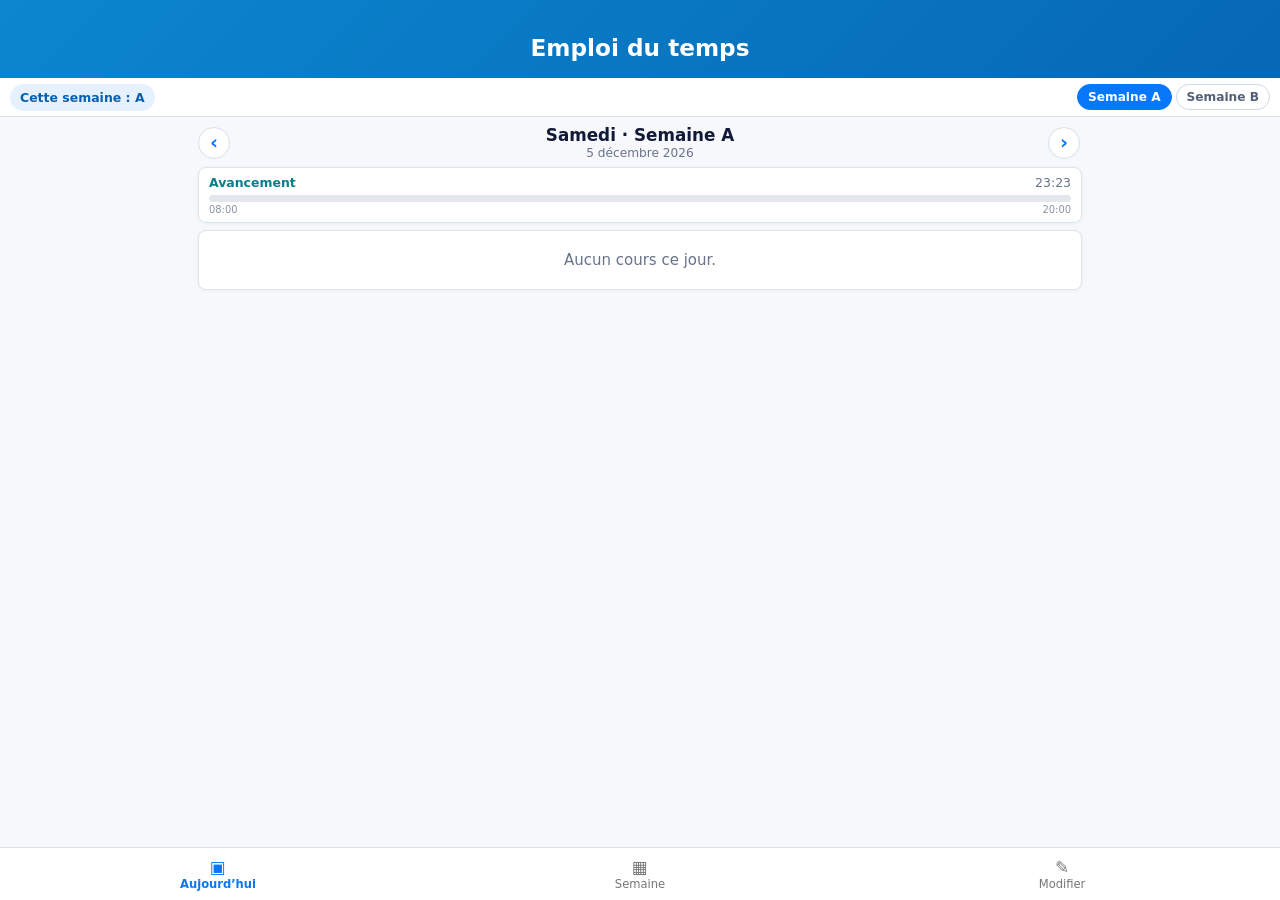
==== commit c92c8275: "7.43: remove obsolete school grid and pin requested gaps" ====
--- a/android-widget/app/src/main/assets/index.html
+++ b/android-widget/app/src/main/assets/index.html
@@ -5546,15 +5546,22 @@
   if(window.__edt743)return;window.__edt743=true;
   function apply743(){
     const grid=document.querySelector('#schoolCalendarBlock .schoolGrid');
-    const zone=document.getElementById('schoolZone');
+    const row=document.getElementById('schoolAutoRow739');
+    const hint=document.getElementById('schoolHint');
+    const update=document.getElementById('schoolAutoFetch725');
+    const status=document.getElementById('schoolAutoStatus725');
     if(grid){
-      const visible=[...grid.children].filter(el=>{
-        if(el===zone)return true;
-        const cs=getComputedStyle(el);
-        return cs.display!=='none'&&cs.visibility!=='hidden';
-      });
-      grid.classList.toggle('edtUnusedSchoolGrid743',!visible.length);
-    }
+      grid.classList.add('edtUnusedSchoolGrid743');
+      grid.style.setProperty('display','none','important');
+      grid.style.setProperty('height','0','important');
+      grid.style.setProperty('min-height','0','important');
+      grid.style.setProperty('margin','0','important');
+      grid.style.setProperty('padding','0','important');
+    }
+    if(row)row.style.setProperty('margin','0 auto','important');
+    if(hint)hint.style.setProperty('margin','6px 0 0','important');
+    if(update)update.style.setProperty('margin','14px auto 0','important');
+    if(status)status.style.setProperty('margin','12px 0 0','important');
     const v=document.getElementById('appVersionInfo');
     if(v&&v.textContent!=='Version 7.43')v.textContent='Version 7.43';
   }
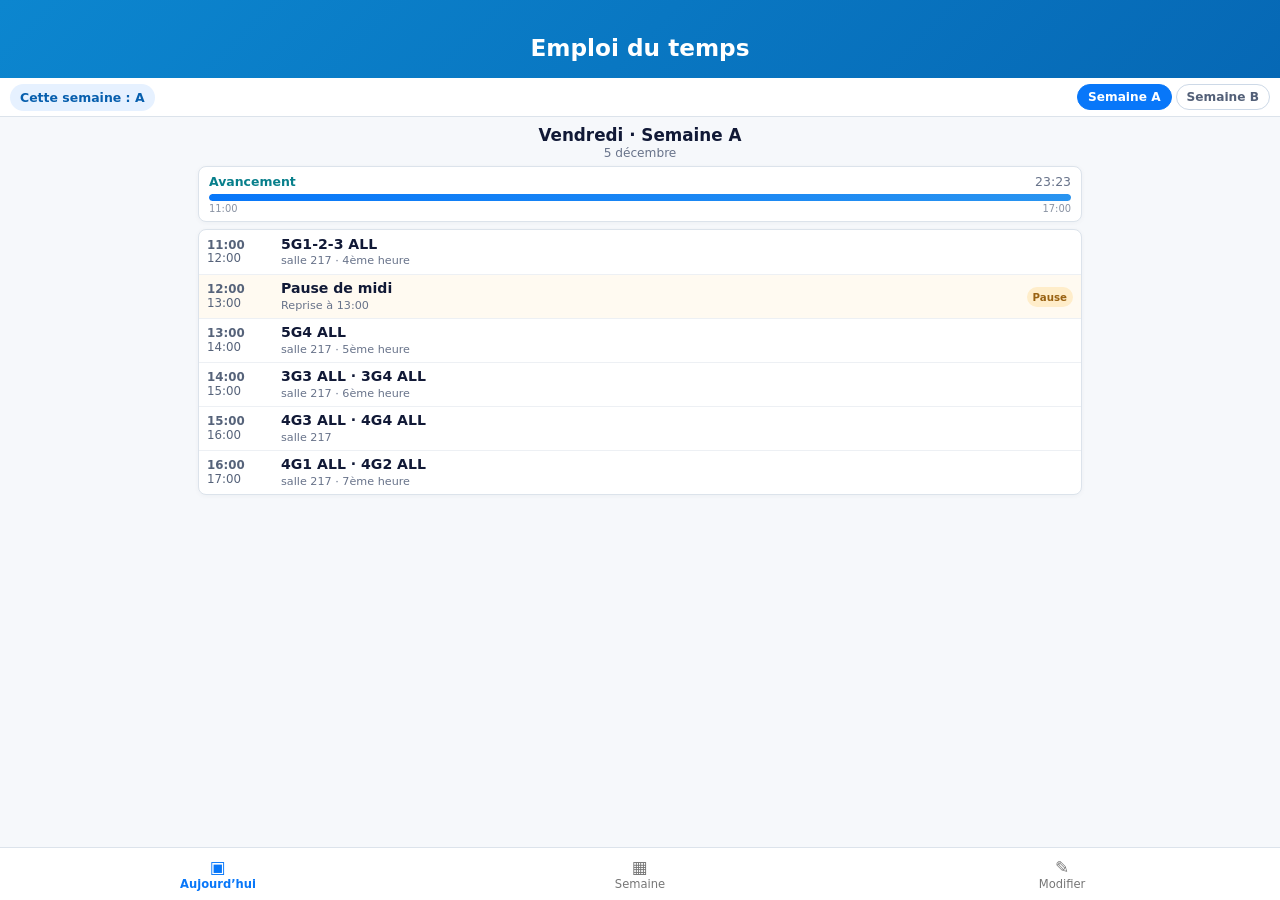
==== commit cffdf254: "7.60: finish settings and schedule display fixes" ====
--- a/android-widget/app/src/main/assets/index.html
+++ b/android-widget/app/src/main/assets/index.html
@@ -31,10 +31,10 @@
 .editList{overflow:hidden}.editCourse{display:grid;grid-template-columns:66px minmax(0,1fr);gap:7px;align-items:center;min-height:45px;padding:6px 9px;border-top:1px solid #e9edf2;cursor:pointer}.editCourse:first-child{border-top:0}.editCourse:active{background:#eef6ff}
 .addBtn{width:100%;margin-top:7px;padding:9px;border:1.5px dashed var(--blue);border-radius:7px;background:#fff;color:var(--blue);font-size:.84rem;font-weight:800}
 .breakSettings{overflow:hidden}.breakRow{display:grid;grid-template-columns:64px minmax(0,1fr) auto;gap:7px;align-items:center;padding:6px 8px;border-top:1px solid #e9edf2}.breakRow:first-child{border-top:0}.breakName{font-size:.75rem;font-weight:800}.breakRow input[type=text]{min-width:0;width:100%;padding:7px 8px;border:1px solid var(--line);border-radius:6px;color:var(--ink);background:#fff;font-size:.76rem}.badgeToggle{display:flex;align-items:center;gap:4px;color:var(--muted);font-size:.68rem;white-space:nowrap}.badgeToggle input{width:16px;height:16px}
-.slots{overflow:hidden}.slotRow{display:grid;grid-template-columns:112px minmax(0,1fr) minmax(0,1fr);align-items:center;gap:6px;padding:6px 8px;border-top:1px solid #e9edf2}.slotRow:first-child{border-top:0}.slotLead{display:flex;align-items:center;justify-content:space-between;gap:5px;min-width:0}.slotNum{font-weight:800;color:#0c71d2;font-size:.75rem;white-space:nowrap}.slotRow input{width:100%;border:1px solid var(--line);border-radius:6px;padding:7px 5px;font-size:.76rem;background:#fff;color:var(--ink)}.slotRemove{flex:0 0 22px;width:22px;height:22px;border:0;border-radius:50%;background:#fff1f3;color:#c6284e;font-size:15px;font-weight:800;line-height:1;padding:0;display:flex;align-items:center;justify-content:center}.slotRemove:active{transform:scale(.94);background:#ffe5e9}.slotAdd{display:block;width:auto;min-width:160px;margin:8px auto;padding:7px 13px;border:1px dashed var(--blue);border-radius:9px;background:#fff;color:var(--blue);font-size:.76rem;font-weight:800}.slotAdd[hidden]{display:none!important}@media(max-width:420px){.slotRow{grid-template-columns:100px minmax(0,1fr) minmax(0,1fr);gap:4px;padding:6px}.slotLead{gap:3px}.slotRemove{flex-basis:20px;width:20px;height:20px;font-size:14px}}
+.slots{overflow:hidden}.slotRow{display:grid;grid-template-columns:112px minmax(0,1fr) minmax(0,1fr);align-items:center;gap:6px;padding:6px 8px;border-top:1px solid #e9edf2}.slotRow:first-child{border-top:0}.slotLead{display:flex;align-items:center;justify-content:space-between;gap:5px;min-width:0}.slotNum{font-weight:800;color:#0c71d2;font-size:.75rem;white-space:nowrap}.slotRow input{width:100%;border:1px solid var(--line);border-radius:6px;padding:7px 5px;font-size:.76rem;background:#fff;color:var(--ink)}.slotRemove{flex:0 0 22px;width:22px;height:22px;border:0;border-radius:50%;background:#fff1f3;color:#c6284e;font-size:15px;font-weight:800;line-height:1;padding:0;display:flex;align-items:center;justify-content:center}.slotRemove:active{transform:scale(.94);background:#ffe5e9}.slotRemove[hidden]{display:none!important}.slotAdd{display:block;width:auto;min-width:160px;margin:8px auto;padding:7px 13px;border:1px dashed var(--blue);border-radius:9px;background:#fff;color:var(--blue);font-size:.76rem;font-weight:800}.slotAdd[hidden]{display:none!important}@media(max-width:420px){.slotRow{grid-template-columns:100px minmax(0,1fr) minmax(0,1fr);gap:4px;padding:6px}.slotLead{gap:3px}.slotRemove{flex-basis:20px;width:20px;height:20px;font-size:14px}}
 .bottom{position:fixed;left:0;right:0;bottom:0;z-index:12;background:#ffffffef;border-top:1px solid var(--line);display:grid;grid-template-columns:repeat(3,1fr);padding:4px 7px calc(4px + env(safe-area-inset-bottom));backdrop-filter:blur(12px)}
 .nav{border:0;background:transparent;color:#777;padding:5px 3px;font-size:.72rem}.nav span{display:block;font-size:1.05rem;margin-bottom:0}.nav.active{color:var(--blue);font-weight:800}
-.modal{position:fixed;inset:0;z-index:30;background:#0b17384f;display:none;align-items:flex-end}.modal.show{display:flex}.sheet{width:100%;max-width:780px;margin:auto;background:#fff;padding:14px;border-radius:12px 12px 0 0;max-height:86vh;overflow:auto}.sheet h3{margin:0 0 10px;text-align:center}.field{margin-bottom:8px}.field label{display:block;color:var(--muted);font-size:.74rem;margin-bottom:3px}.field input,.field select{width:100%;border:1px solid var(--line);border-radius:7px;padding:9px;font:inherit;background:#fff;color:var(--ink)}.courseWeekChoices{display:flex;justify-content:center;align-items:center;flex-wrap:wrap;gap:7px}.courseWeekChoice{min-width:44px;min-height:34px;border:1px solid #cbd7e6;border-radius:999px;background:#fff;color:#40516a;font-size:.78rem;font-weight:850;padding:6px 12px}.courseWeekChoice.active{background:var(--blue);border-color:var(--blue);color:#fff}.courseWeekChoice:active{transform:translateY(1px)}.slotPreview{background:var(--soft);border:1px solid #d9eaff;border-radius:7px;padding:8px 10px;margin-bottom:8px;color:#31516f;font-size:.80rem}.sheetActions{display:flex;justify-content:space-between;gap:7px;margin-top:7px}.rightActions{display:flex;gap:7px}.btn{padding:9px 12px;border:1px solid var(--line);border-radius:7px;background:#fff;font-weight:760}.btn.primary{background:var(--blue);color:#fff;border-color:var(--blue)}.btn.danger{color:var(--danger);border-color:#f0b9c4;background:#fff5f7}.btn[hidden]{display:none}
+.modal{position:fixed;inset:0;z-index:30;background:#0b17384f;display:none;align-items:flex-end}.modal.show{display:flex}.sheet{width:100%;max-width:780px;margin:auto;background:#fff;padding:14px;border-radius:12px 12px 0 0;max-height:86vh;overflow:auto}.sheet h3{margin:0 0 10px;text-align:center}.field{margin-bottom:8px}.field label{display:block;color:var(--muted);font-size:.74rem;margin-bottom:3px}.field input,.field select{width:100%;border:1px solid var(--line);border-radius:7px;padding:9px;font:inherit;background:#fff;color:var(--ink)}.slotPreview{background:var(--soft);border:1px solid #d9eaff;border-radius:7px;padding:8px 10px;margin-bottom:8px;color:#31516f;font-size:.80rem}.sheetActions{display:flex;justify-content:space-between;gap:7px;margin-top:7px}.rightActions{display:flex;gap:7px}.btn{padding:9px 12px;border:1px solid var(--line);border-radius:7px;background:#fff;font-weight:760}.btn.primary{background:var(--blue);color:#fff;border-color:var(--blue)}.btn.danger{color:var(--danger);border-color:#f0b9c4;background:#fff5f7}.btn[hidden]{display:none}
 @media(max-width:560px){body{font-size:14px}.wrap{padding-left:6px;padding-right:6px}.header{height:78px;padding-top:17px}.header h1{font-size:1.38rem}.contextBar{height:37px;padding-left:7px;padding-right:7px}.todayCourse{min-height:42px}.weekGrid{grid-template-columns:39px repeat(5,minmax(0,1fr))}.wh,.wc{min-height:36px}.wc .cellLabel{font-size:.57rem}.wc .cellRoom{font-size:.50rem}}
 </style>
 </head>
@@ -52,7 +52,7 @@
   </section>
 
   <section id="viewWeek" class="view">
-    <div class="weekTop"><h2>Semaine <span id="weekTitleLetter" class="weekLetter">A</span></h2></div>
+    <div class="weekTop"><h2>Aperçu semaine <span id="weekTitleLetter" class="weekLetter">A</span></h2></div>
     <div class="weekScroller"><div id="weekGrid" class="weekGrid"></div></div>
   </section>
 
@@ -84,8 +84,7 @@
   <h3 id="modalTitle">Ajouter un cours</h3>
   <div class="field"><label>Heure de cours</label><select id="fSlot"></select></div>
   <div id="slotPreview" class="slotPreview"></div>
-  <div id="courseWeekField" class="field"><label>Semaines concernées</label><div id="courseWeekChoices" class="courseWeekChoices"></div></div>
-  <div class="field"><label>Classe</label><input id="fLabel" type="text" maxlength="80" required></div>
+  <div class="field"><label>Classe / groupe</label><input id="fLabel" type="text" maxlength="80" required></div>
   <div class="field"><label>Salle</label><input id="fRoom" type="text" maxlength="20"></div>
   <div class="sheetActions"><button id="deleteCourse" type="button" class="btn danger" hidden>Supprimer</button><div class="rightActions"><button id="cancelEdit" type="button" class="btn">Annuler</button><button type="submit" class="btn primary">Enregistrer</button></div></div>
 </form>
@@ -93,7 +92,7 @@
 
 <script>
 const DAYS=[2,3,4,5,6],NAMES={2:'Lun',3:'Mar',4:'Mer',5:'Jeu',6:'Ven'},FULL={2:'Lundi',3:'Mardi',4:'Mercredi',5:'Jeudi',6:'Vendredi'};
-const DEFAULT_SLOTS=[['08:00','09:00'],['09:00','10:00'],['10:00','11:00'],['11:00','12:00'],['13:00','14:00'],['14:00','15:00'],['16:00','17:00'],['17:00','18:00'],['18:00','19:00'],['19:00','20:00']].map((x,i)=>({n:i+1,start:x[0],end:x[1]}));
+const DEFAULT_SLOTS=[['08:00','09:00'],['09:00','10:00'],['10:00','11:00'],['11:00','12:00'],['13:00','14:00'],['14:00','15:00'],['16:00','17:00'],['17:00','18:00'],['18:00','19:00']].map((x,i)=>({n:i+1,start:x[0],end:x[1]}));
 const DEFAULTS={
 2:{enabled:true,courses:[['08:00','09:00','4G1 ALL · 4G2 ALL','217',1],['10:00','11:00','6G3BIL · 6G4BIL','217',3],['11:00','12:00','4G3 ALL · 4G4 ALL','217',4],['13:00','14:00','5G1-2-3 ALL','216',5]]},
 3:{enabled:true,courses:[['08:00','09:00','5G4 ALL','217',1],['09:00','10:00','4G3 ALL · 4G4 ALL','217',2],['14:00','15:00','3G3 ALL · 3G4 ALL','216',6],['16:00','17:00','3G1 ALL · 3G2 ALL','216',7]]},
@@ -104,7 +103,7 @@
 for(const d of DAYS)DEFAULTS[d].courses=DEFAULTS[d].courses.map(c=>({start:c[0],end:c[1],label:c[2],room:c[3],slot:c[4]}));
 const clone=o=>JSON.parse(JSON.stringify(o));
 const OPENING_DAY=(()=>{const d=new Date().getDay();return d>=1&&d<=5?d+1:6})();
-let weeks={A:clone(DEFAULTS),B:clone(DEFAULTS)},state=weeks.A,slots=clone(DEFAULT_SLOTS),slotConfigV2=true,breaks={gapLabel:'Trou',lunchLabel:'Pause de midi',showGapBadge:true,showLunchBadge:true},mode='today',selected=OPENING_DAY,editing=null,newPrefill=null,currentWeek='A',activeWeek='A',courseWeekSelection=new Set(['A']);
+let weeks={A:clone(DEFAULTS),B:clone(DEFAULTS)},state=weeks.A,slots=clone(DEFAULT_SLOTS),slotConfigV2=true,breaks={gapLabel:'Trou',lunchLabel:'Pause de midi',showGapBadge:true,showLunchBadge:true},mode='today',selected=OPENING_DAY,editing=null,newPrefill=null,currentWeek='A',activeWeek='A';
 const $=id=>document.getElementById(id),min=t=>{const [h,m]=(t||'00:00').split(':').map(Number);return h*60+m},clock=m=>String(Math.floor(m/60)).padStart(2,'0')+':'+String(m%60).padStart(2,'0'),esc=s=>String(s??'').replace(/[&<>"']/g,c=>({'&':'&amp;','<':'&lt;','>':'&gt;','"':'&quot;',"'":'&#39;'}[c]));
 
 function normalizeWeek(obj){
@@ -115,16 +114,15 @@
   }
 }
 function normalize(){
-  if(!Array.isArray(slots))slots=clone(DEFAULT_SLOTS);
-  const seenSlots=new Set();
-  slots=slots.slice(0,10).map((s,i)=>{const n=Math.max(1,Math.min(10,Number(s?.n)||i+1)),fallback=DEFAULT_SLOTS.find(x=>x.n===n)||DEFAULT_SLOTS[Math.min(i,DEFAULT_SLOTS.length-1)];return {n,start:s?.start||fallback.start,end:s?.end||fallback.end}}).filter(s=>!seenSlots.has(s.n)&&(seenSlots.add(s.n),true));
+  if(!Array.isArray(slots)||!slots.length)slots=clone(DEFAULT_SLOTS);
+  slots=slots.slice(0,10).map((s,i)=>{const fallback=DEFAULT_SLOTS[Math.min(i,DEFAULT_SLOTS.length-1)]||{start:'08:00',end:'09:00'};return {n:i+1,start:s?.start||fallback.start,end:s?.end||fallback.end}});
   breaks.gapLabel=(breaks.gapLabel||'Trou').trim()||'Trou';breaks.lunchLabel=(breaks.lunchLabel||'Pause de midi').trim()||'Pause de midi';breaks.showGapBadge=breaks.showGapBadge!==false;breaks.showLunchBadge=breaks.showLunchBadge!==false;
   normalizeWeek(weeks.A);normalizeWeek(weeks.B);state=weeks[mode==='today'?currentWeek:activeWeek];
 }
 function load(){
   try{
     let raw=null;if(window.AndroidSchedule&&AndroidSchedule.loadSchedule)raw=AndroidSchedule.loadSchedule();else raw=localStorage.getItem('edt');
-    if(raw){const root=JSON.parse(raw);slotConfigV2=root._slotConfigV2===true;if(root._slots)slots=root._slots.map((s,i)=>({n:Math.max(1,Math.min(10,Number(s.n)||i+1)),start:s.start,end:s.end}));if(!slotConfigV2&&slots.length===9){const last=slots[slots.length-1],start=last?.end||'19:00',end=clock(Math.min(1439,min(start)+60));slots.push({n:10,start,end});slotConfigV2=true}if(root._breaks)breaks={...breaks,...root._breaks};currentWeek=(root._currentWeek==='B')?'B':'A';activeWeek=currentWeek;
+    if(raw){const root=JSON.parse(raw);slotConfigV2=root._slotConfigV2===true;if(root._slots)slots=root._slots.map((s,i)=>({n:i+1,start:s.start,end:s.end}));if(root._breaks)breaks={...breaks,...root._breaks};currentWeek=(root._currentWeek==='B')?'B':'A';activeWeek=currentWeek;
       if(root._weeks){for(const w of ['A','B'])if(root._weeks[w])for(const d of DAYS)if(root._weeks[w][d])weeks[w][d]=root._weeks[w][d]}
       else{const legacy=clone(DEFAULTS);for(const d of DAYS)if(root[d])legacy[d]=root[d];weeks.A=clone(legacy);weeks.B=clone(legacy)}
     }
@@ -133,7 +131,7 @@
 }
 window.reloadSchedule=load;
 function exportState(){const root={_slots:slots.map(s=>({n:s.n,start:s.start,end:s.end})),_slotConfigV2:true,_breaks:{...breaks},_currentWeek:currentWeek,_weeks:{}};for(const w of ['A','B','C','D']){if(!weeks[w])continue;root._weeks[w]={};for(const d of DAYS)root._weeks[w][d]={enabled:true,courses:weeks[w][d]?.courses||[]}}const current=weeks[currentWeek];for(const d of DAYS)root[d]={enabled:true,courses:current[d].courses};return root}
-function save(options){normalize();const raw=JSON.stringify(exportState());try{if(window.AndroidSchedule&&AndroidSchedule.saveSchedule)AndroidSchedule.saveSchedule(raw);else localStorage.setItem('edt',raw)}catch(e){}if(!(options&&options.render===false))render()}
+function save(){normalize();const raw=JSON.stringify(exportState());try{if(window.AndroidSchedule&&AndroidSchedule.saveSchedule)AndroidSchedule.saveSchedule(raw);else localStorage.setItem('edt',raw)}catch(e){}render()}
 function todayKey(){const d=new Date().getDay();return d>=1&&d<=5?d+1:6}
 function currentCourse(day){const now=new Date(),m=now.getHours()*60+now.getMinutes();if(day!==now.getDay()+1)return null;return weeks[currentWeek][day].courses.find(c=>m>=min(c.start)&&m<min(c.end))||null}
 function lunch(){if(slots.length<5)return null;const start=slots[3]?.end,end=slots[4]?.start;return start&&end&&min(end)>min(start)?{start,end}:null}
@@ -167,26 +165,15 @@
 function renderBreakSettings(){$('gapLabel').value=breaks.gapLabel;$('lunchLabel').value=breaks.lunchLabel;$('showGapBadge').checked=breaks.showGapBadge;$('showLunchBadge').checked=breaks.showLunchBadge}
 function applyBreakSettings(){breaks.gapLabel=$('gapLabel').value.trim()||'Trou';breaks.lunchLabel=$('lunchLabel').value.trim()||'Pause de midi';breaks.showGapBadge=$('showGapBadge').checked;breaks.showLunchBadge=$('showLunchBadge').checked;save()}
 function removeSlotAt(index){
-  if(!Number.isInteger(index)||index<0||index>=slots.length)return;
-  const removed=Number(slots[index].n),keepMode=mode,keepWeek=activeWeek,keepDay=selected;
-
-  /* Retirer réellement la ligne, puis renuméroter les suivantes sans recréer
-     un horaire par défaut. Les cours de la ligne supprimée gardent leurs heures
-     et deviennent simplement des horaires libres. */
+  if(!Number.isInteger(index)||index<0||index>=slots.length||slots.length<=1)return;
+  const removed=Number(slots[index].n);
   slots.splice(index,1);
   const remap=new Map();
-  slots.forEach((s,i)=>{
-    const oldNumber=Number(s.n);
-    const newNumber=i+1;
-    remap.set(oldNumber,newNumber);
-    s.n=newNumber;
-  });
-
+  slots.forEach((s,i)=>{const oldNumber=Number(s.n),newNumber=i+1;remap.set(oldNumber,newNumber);s.n=newNumber});
   for(const w of ['A','B','C','D']){
     if(!weeks[w])continue;
     for(const d of DAYS){
-      const day=weeks[w][d];
-      if(!day||!Array.isArray(day.courses))continue;
+      const day=weeks[w][d];if(!day||!Array.isArray(day.courses))continue;
       for(const course of day.courses){
         const oldSlot=Number(course.slot||0);
         if(oldSlot===removed)course.slot=0;
@@ -194,104 +181,38 @@
       }
     }
   }
-
-  slotConfigV2=true;
-  mode=keepMode;activeWeek=keepWeek;selected=keepDay;
-  state=weeks[mode==='today'?currentWeek:activeWeek]||state;
-  save();
+  slotConfigV2=true;save();renderSlots();
 }
 function renderSlots(){
-  const box=$('slotSettings');box.innerHTML='';
+  const box=$('slotSettings');if(!box)return;box.innerHTML='';
   slots.forEach((s,i)=>{
     const row=document.createElement('div');row.className='slotRow';row.dataset.slotIndex=String(i);
-    row.innerHTML=`<div class="slotLead"><div class="slotNum">${s.n===1?'1ère heure':s.n+'ème heure'}</div><button type="button" class="slotRemove" data-slot-index="${i}" aria-label="Supprimer la ${s.n}e heure">×</button></div><input type="time" value="${esc(s.start)}"><input type="time" value="${esc(s.end)}">`;
+    row.innerHTML=`<div class="slotLead"><div class="slotNum">${s.n===1?'1ère heure':s.n+'ème heure'}</div><button type="button" class="slotRemove" data-slot-index="${i}" aria-label="Supprimer la ${s.n}e heure" ${slots.length<=1?'hidden':''}>×</button></div><input type="time" value="${esc(s.start)}"><input type="time" value="${esc(s.end)}">`;
     const inputs=row.querySelectorAll('input');
-    const apply=()=>{slots[i].start=inputs[0].value;slots[i].end=inputs[1].value;const slotNumber=slots[i].n;for(const w of ['A','B','C','D'])if(weeks[w])for(const d of DAYS)for(const c of weeks[w][d].courses)if(Number(c.slot)===Number(slotNumber)){c.start=slots[i].start;c.end=slots[i].end}slotConfigV2=true;save();render()};
+    const apply=()=>{slots[i].start=inputs[0].value;slots[i].end=inputs[1].value;const slotNumber=slots[i].n;for(const w of ['A','B','C','D'])if(weeks[w])for(const d of DAYS)for(const c of weeks[w][d].courses)if(Number(c.slot)===Number(slotNumber)){c.start=slots[i].start;c.end=slots[i].end}slotConfigV2=true;save()};
     inputs[0].onchange=apply;inputs[1].onchange=apply;
-    row.querySelector('.slotRemove').onclick=e=>{e.preventDefault();e.stopPropagation();if(e.stopImmediatePropagation)e.stopImmediatePropagation();removeSlotAt(Number(e.currentTarget.dataset.slotIndex));return false};
+    row.querySelector('.slotRemove').onclick=e=>{e.preventDefault();e.stopPropagation();removeSlotAt(i)};
     box.appendChild(row);
   });
   const add=document.createElement('button');add.type='button';add.className='slotAdd';add.textContent='＋ Ajouter une heure';add.hidden=slots.length>=10;
   add.onclick=e=>{
-    e.preventDefault();e.stopPropagation();if(e.stopImmediatePropagation)e.stopImmediatePropagation();
-    if(slots.length>=10)return false;
-    const used=new Set(slots.map(s=>Number(s.n))),n=[1,2,3,4,5,6,7,8,9,10].find(x=>!used.has(x));
-    if(!n)return false;
-    const preset=DEFAULT_SLOTS.find(s=>Number(s.n)===n),last=slots[slots.length-1];
-    const start=preset?.start||last?.end||'08:00',end=preset?.end||clock(Math.min(1439,min(start)+60));
-    slots.push({n,start,end});slots.sort((a,b)=>a.n-b.n);slotConfigV2=true;
-    save();render();
-    return false;
+    e.preventDefault();e.stopPropagation();if(slots.length>=10)return;
+    const last=slots[slots.length-1],start=last?.end||'08:00',end=clock(Math.min(1439,min(start)+60));
+    slots.push({n:slots.length+1,start,end});slotConfigV2=true;save();renderSlots();
   };
   box.appendChild(add);
 }
-window.removeSlotAt680=removeSlotAt;
+window.removeSlotAt759=removeSlotAt;
 function firstFreeSlot(day){const used=new Set(state[day].courses.map(c=>c.slot).filter(Boolean));return slots.find(s=>!used.has(s.n))?.n||1}
 function slotForTimes(start,end){return slots.find(s=>s.start===start&&s.end===end)?.n||0}
-function fillSlotOptions(selectedSlot,allowCustom,start,end){const sel=$('fSlot');sel.innerHTML='';if(allowCustom&&start&&end){const o=document.createElement('option');o.value='0';o.textContent=`${start}–${end}`;sel.appendChild(o)}slots.forEach(s=>{const o=document.createElement('option');o.value=String(s.n);o.textContent=`${s.start}–${s.end}`;sel.appendChild(o)});sel.value=String(selectedSlot);updateSlotPreview()}
-function updateSlotPreview(){const n=Number($('fSlot').value);if(n===0){const c=editing!=null?state[selected].courses[editing]:newPrefill;$('slotPreview').textContent=c?`Horaire conservé : ${c.start}–${c.end}`:'Horaire personnalisé'}else{const s=slots.find(x=>Number(x.n)===n);$('slotPreview').textContent=s?`Horaire appliqué : ${s.start}–${s.end}`:''}}
-function courseCycleLetters(){
-  try{
-    const single=document.documentElement.classList.contains('singleWeek678')||document.documentElement.classList.contains('singleWeekMode')||document.body.classList.contains('singleWeekMode');
-    if(single)return ['A'];
-    const cycle=document.querySelector('.weekCycleChoice678.active'),legacy=document.querySelector('#weekModeBar .weekModeChoice.active');
-    let n=Number(cycle?.dataset?.count||legacy?.dataset?.m||0);
-    if(!n){
-      const tabs=[...document.querySelectorAll('#weekTabs .weekTab')].filter(b=>b.getAttribute('aria-hidden')!=='true'&&b.style.visibility!=='hidden'&&b.style.display!=='none');
-      n=Math.max(2,tabs.length||2);
-    }
-    return ['A','B','C','D'].slice(0,Math.max(2,Math.min(4,n)));
-  }catch(e){return ['A','B']}
-}
-window.courseCycleLetters679=courseCycleLetters;
-function ensureCourseWeek(w){
-  if(!weeks[w])weeks[w]=clone(weeks.A||DEFAULTS);
-  normalizeWeek(weeks[w]);return weeks[w];
-}
-function newCourseSeries(){return 'course-'+Date.now().toString(36)+'-'+Math.random().toString(36).slice(2,9)}
-function courseSeriesWeeks(course){
-  const letters=courseCycleLetters();
-  if(course&&Array.isArray(course.weeks)){const saved=course.weeks.filter(w=>letters.includes(w));if(saved.length)return saved}
-  if(course&&course._series){
-    const found=letters.filter(w=>{const week=weeks[w];return week&&DAYS.some(d=>(week[d]?.courses||[]).some(c=>c._series===course._series))});
-    if(found.length)return found;
-  }
-  return [letters.includes(activeWeek)?activeWeek:letters[0]];
-}
-function renderCourseWeekChoices(course){
-  const letters=courseCycleLetters(),field=$('courseWeekField'),box=$('courseWeekChoices');if(!field||!box)return;
-  const initial=course?courseSeriesWeeks(course):[letters.includes(activeWeek)?activeWeek:letters[0]];
-  courseWeekSelection=new Set(initial);field.hidden=letters.length===1;
-  for(const w of ['A','B','C','D']){
-    let b=box.querySelector('.courseWeekChoice[data-week="'+w+'"]');
-    if(!b){
-      b=document.createElement('button');b.type='button';b.className='courseWeekChoice';b.dataset.week=w;b.textContent=w;
-      b.onclick=()=>{
-        const week=b.dataset.week;
-        if(courseWeekSelection.has(week)){if(courseWeekSelection.size>1)courseWeekSelection.delete(week)}
-        else courseWeekSelection.add(week);
-        [...box.querySelectorAll('.courseWeekChoice')].forEach(btn=>{const on=courseWeekSelection.has(btn.dataset.week);btn.classList.toggle('active',on);btn.setAttribute('aria-pressed',on?'true':'false')});
-      };
-      box.appendChild(b);
-    }
-    const visible=letters.includes(w),on=courseWeekSelection.has(w);
-    b.hidden=!visible;b.style.display=visible?'':'none';b.classList.toggle('active',on);b.setAttribute('aria-pressed',on?'true':'false');
-  }
-}
-window.renderCourseWeekChoices=renderCourseWeekChoices;
-(window.__edtCoursePanelPreparers648||(window.__edtCoursePanelPreparers648=[])).push({id:'course-week-scope-679',run:function(){
-  try{const c=editing!=null&&weeks[activeWeek]&&weeks[activeWeek][selected]?weeks[activeWeek][selected].courses[editing]||null:null;renderCourseWeekChoices(c)}catch(e){renderCourseWeekChoices(null)}
-}});
-function removeCourseSeries(series){
-  if(!series)return;
-  ['A','B','C','D'].forEach(w=>{const week=weeks[w];if(!week)return;DAYS.forEach(d=>{if(week[d]&&Array.isArray(week[d].courses))week[d].courses=week[d].courses.filter(c=>c._series!==series)})});
-}
-function openEditor(index){state=weeks[activeWeek];editing=index;const c=index!=null?state[selected].courses[index]:null;$('modalTitle').textContent=c?'Modifier le cours':'Ajouter un cours';$('fLabel').value=c?.label||'';$('fRoom').value=c?.room||'';$('deleteCourse').hidden=!c;renderCourseWeekChoices(c);let chosen;if(c)chosen=c.slot||slotForTimes(c.start,c.end)||0;else if(newPrefill)chosen=slotForTimes(newPrefill.start,newPrefill.end)||0;else chosen=firstFreeSlot(selected);fillSlotOptions(chosen,!!c||!!newPrefill,c?.start||newPrefill?.start,c?.end||newPrefill?.end);$('modal').classList.add('show')}
+function fillSlotOptions(selectedSlot,allowCustom,start,end){const sel=$('fSlot');sel.innerHTML='';if(allowCustom&&start&&end){const o=document.createElement('option');o.value='0';o.textContent=`Horaire actuel (${start}–${end})`;sel.appendChild(o)}slots.forEach(s=>{const o=document.createElement('option');o.value=String(s.n);o.textContent=`${s.n===1?'1ère heure':s.n+'ème heure'} · ${s.start}–${s.end}`;sel.appendChild(o)});sel.value=String(selectedSlot);updateSlotPreview()}
+function updateSlotPreview(){const n=Number($('fSlot').value);if(n===0){const c=editing!=null?state[selected].courses[editing]:newPrefill;$('slotPreview').textContent=c?`Horaire conservé : ${c.start}–${c.end}`:'Horaire personnalisé'}else{const s=slots[n-1];$('slotPreview').textContent=`Horaire appliqué : ${s.start}–${s.end}`}}
+function openEditor(index){state=weeks[activeWeek];editing=index;const c=index!=null?state[selected].courses[index]:null;$('modalTitle').textContent=c?`Modifier · Semaine ${activeWeek}`:`Ajouter · Semaine ${activeWeek}`;$('fLabel').value=c?.label||'';$('fRoom').value=c?.room||'';$('deleteCourse').hidden=!c;let chosen;if(c)chosen=c.slot||slotForTimes(c.start,c.end)||0;else if(newPrefill)chosen=slotForTimes(newPrefill.start,newPrefill.end)||0;else chosen=firstFreeSlot(selected);fillSlotOptions(chosen,!!c||!!newPrefill,c?.start||newPrefill?.start,c?.end||newPrefill?.end);$('modal').classList.add('show')}
 $('fSlot').onchange=updateSlotPreview;
 $('cancelEdit').onclick=()=>{if(window.closeCoursePanel648)window.closeCoursePanel648();else $('modal').classList.remove('show');editing=null;newPrefill=null};
-$('deleteCourse').onclick=()=>{if(editing!=null&&confirm('Supprimer ce cours ?')){const old=state[selected].courses[editing];if(old&&old._series)removeCourseSeries(old._series);else state[selected].courses.splice(editing,1);if(window.closeCoursePanel648)window.closeCoursePanel648();else $('modal').classList.remove('show');editing=null;newPrefill=null;save()}};
+$('deleteCourse').onclick=()=>{if(editing!=null&&confirm('Supprimer ce cours ?')){state[selected].courses.splice(editing,1);if(window.closeCoursePanel648)window.closeCoursePanel648();else $('modal').classList.remove('show');editing=null;newPrefill=null;save()}};
 $('modal').onclick=e=>{if(e.target===$('modal'))$('cancelEdit').click()};
-$('courseForm').onsubmit=e=>{e.preventDefault();const slot=Number($('fSlot').value),old=editing!=null?state[selected].courses[editing]:null;let start,end;if(slot>0){const chosenSlot=slots.find(s=>Number(s.n)===slot);if(!chosenSlot)return;start=chosenSlot.start;end=chosenSlot.end}else if(old){start=old.start;end=old.end}else if(newPrefill){start=newPrefill.start;end=newPrefill.end}else{return}const label=$('fLabel').value.trim();if(!label)return;const chosen=[...courseWeekSelection].filter(w=>courseCycleLetters().includes(w));if(!chosen.length)return;const series=old?old._series||newCourseSeries():newCourseSeries();if(old&&old._series)removeCourseSeries(old._series);else if(old)state[selected].courses.splice(editing,1);const course={start,end,label,room:$('fRoom').value.trim(),slot,_series:series,weeks:[...chosen]};chosen.forEach(w=>{const week=ensureCourseWeek(w);week[selected].courses.push(course)});state=weeks[activeWeek];if(window.closeCoursePanel648)window.closeCoursePanel648();else $('modal').classList.remove('show');editing=null;newPrefill=null;save()};
+$('courseForm').onsubmit=e=>{e.preventDefault();const slot=Number($('fSlot').value),old=editing!=null?state[selected].courses[editing]:null;let start,end;if(slot>0){start=slots[slot-1].start;end=slots[slot-1].end}else if(old){start=old.start;end=old.end}else if(newPrefill){start=newPrefill.start;end=newPrefill.end}else{return}const course={start,end,label:$('fLabel').value.trim(),room:$('fRoom').value.trim(),slot};if(editing!=null)state[selected].courses[editing]=course;else state[selected].courses.push(course);if(window.closeCoursePanel648)window.closeCoursePanel648();else $('modal').classList.remove('show');editing=null;newPrefill=null;save()};
 
 function ocrDay(text){const s=text.toLowerCase().normalize('NFD').replace(/[\u0300-\u036f]/g,'');if(/\blun(?:di)?\b/.test(s))return 2;if(/\bmar(?:di)?\b/.test(s))return 3;if(/\bmer(?:credi)?\b/.test(s))return 4;if(/\bjeu(?:di)?\b/.test(s))return 5;if(/\bven(?:dredi)?\b/.test(s))return 6;return null}
 function ocrTimes(text){const s=String(text).replace(/(\d{1,2})\s*[hH.]\s*([0-5]\d)/g,'$1:$2');const out=[];const re=/\b([0-2]?\d):([0-5]\d)\b/g;let m;while((m=re.exec(s))){const h=Number(m[1]);if(h<24)out.push(String(h).padStart(2,'0')+':'+m[2])}return out}
@@ -323,5254 +244,7 @@
 window.applyOcrSchedule=raw=>{try{$('importPhoto').disabled=false;$('importPhoto').textContent='Importer une photo d’emploi du temps';const payload=typeof raw==='string'?JSON.parse(raw):raw;const result=parseOcrSchedule(payload);if(result.error){$('importStatus').textContent='';alert(result.error);return}const summary=DAYS.map(d=>FULL[d]+' : '+result.parsed[d].length).join('\n');if(confirm(result.count+' cours détectés pour la semaine '+activeWeek+'.\n\n'+summary+'\n\nRemplacer les jours détectés ? Tu pourras ensuite corriger chaque cours en appuyant dessus.')){for(const d of DAYS)if(result.parsed[d].length)weeks[activeWeek][d].courses=result.parsed[d];selected=DAYS.find(d=>result.parsed[d].length)||selected;$('importStatus').textContent=result.count+' cours importés. Vérifie les cases puis corrige si besoin.';save()}else $('importStatus').textContent='Import annulé.'}catch(e){window.applyOcrError('La photo a été lue mais la conversion a échoué.')}};
 $('importPhoto').onclick=()=>{if(window.AndroidSchedule&&AndroidSchedule.pickTimetablePhoto){window.onPhotoImportStarted();AndroidSchedule.pickTimetablePhoto()}else alert('L’import photo est disponible dans l’application Android.')};
 $('gapLabel').onchange=applyBreakSettings;$('lunchLabel').onchange=applyBreakSettings;$('showGapBadge').onchange=applyBreakSettings;$('showLunchBadge').onchange=applyBreakSettings;
-$('addCourse').onclick=()=>{newPrefill=null;openEditor(null)};$('currentWeekBtn').onclick=toggleCurrentWeek;document.querySelectorAll('.weekTab').forEach(b=>b.onclick=()=>setActiveWeek(b.dataset.week));document.querySelectorAll('.nav').forEach(b=>b.onclick=()=>{const target=b.dataset.mode;if(mode===target)return;setMode(target)});setInterval(()=>{if(mode==='today')renderToday()},30000);load();
+$('addCourse').onclick=()=>{newPrefill=null;openEditor(null)};$('currentWeekBtn').onclick=toggleCurrentWeek;document.querySelectorAll('.weekTab').forEach(b=>b.onclick=()=>setActiveWeek(b.dataset.week));document.querySelectorAll('.nav').forEach(b=>b.onclick=()=>{const target=b.dataset.mode;if(mode===target)return;document.querySelectorAll('.nav').forEach(x=>x.classList.toggle('active',x===b));document.querySelectorAll('.view').forEach(v=>v.classList.remove('active'));const id='view'+target[0].toUpperCase()+target.slice(1),view=document.getElementById(id);if(view)view.classList.add('active');requestAnimationFrame(()=>setMode(target))});setInterval(()=>{if(mode==='today')renderToday()},30000);load();
 </script>
-
-<script>
-(function(){
-  if(window.__settings694Patch)return;
-  window.__settings694Patch=true;
-  let busy=false,queued=false;
-
-  function lang(){try{return String((JSON.parse(AndroidSchedule.loadUiSettings()||'{}').language||'fr'))}catch(e){return 'fr'}}
-  function tr(fr,en,de){const l=lang();return l==='en'?en:(l==='de'?de:fr)}
-  function boxFor(id){const el=document.getElementById(id);if(!el)return null;return el.classList&&el.classList.contains('settingBox')?el:(el.closest?el.closest('.settingBox'):null)}
-  function after(ref,node){if(!ref||!ref.parentNode)return;if(ref.nextSibling===node)return;ref.parentNode.insertBefore(node,ref.nextSibling)}
-
-  const style=document.createElement('style');
-  style.id='settings694PatchStyle';
-  style.textContent=`
-    /* 6.94 — stabilité des vues, cases libres uniformes et navigation basse stabilisée. */
-    html body #settingsSheet{padding-left:18px!important;padding-right:18px!important}
-    html body #settingsSheet .settingsSectionReset87,
-    html body #settingsSheet #settingsReset{display:none!important}
-    html body #settingsSheet .settingsLanguage692{
-      border:0!important;border-radius:0!important;box-shadow:none!important;background:transparent!important;
-      margin:2px 0 4px!important;padding:9px 2px 12px!important
-    }
-    html body #settingsSheet .settingsLanguage692 .settingTitle{text-align:left!important;font-size:.86rem!important;margin:0 0 7px!important}
-    html body #settingsSheet .settingsLanguage692 .languageSelect{min-height:39px!important;border-radius:9px!important}
-
-    html body #settingsSheet .settingsAccordion692{
-      display:block!important;margin:0!important;padding:0!important;border:0!important;border-top:1px solid #e5ebf2!important;
-      border-radius:0!important;background:transparent!important;box-shadow:none!important;overflow:visible!important
-    }
-    html body #settingsSheet .settingsAccordion692>summary{
-      list-style:none!important;display:flex!important;align-items:center!important;justify-content:center!important;gap:6px!important;
-      width:100%!important;max-width:none!important;margin:0!important;padding:13px 2px!important;
-      color:var(--ink,#111936)!important;font-size:.96rem!important;font-weight:900!important;text-align:center!important;cursor:pointer!important
-    }
-    html body #settingsSheet .settingsAccordion692>summary::-webkit-details-marker{display:none!important}
-    html body #settingsSheet .settingsAccordion692>summary:after{content:'⌄';font-size:.92rem!important;color:#68738a!important;line-height:1!important}
-    html body #settingsSheet .settingsAccordion692[open]>summary:after{content:'⌃'}
-    html body #settingsSheet .settingsAccordionBody692{padding:0 2px 12px!important;background:transparent!important}
-    html body #settingsSheet .settingsAccordionBody692 .settingBox,
-    html body #settingsSheet .settingsAccordionBody692 .settingsSection86,
-    html body #settingsSheet .settingsAccordionBody692 #settingsWeekCycle678,
-    html body #settingsSheet .settingsAccordionBody692 #week658Settings,
-    html body #settingsSheet .settingsAccordionBody692 #breakDisplaySetting,
-    html body #settingsSheet .settingsAccordionBody692 #widgetDensity664,
-    html body #settingsSheet .settingsAccordionBody692 #widgetEdgeBars672,
-    html body #settingsSheet .settingsAccordionBody692 #fineSpecialColors{
-      border:0!important;border-radius:0!important;box-shadow:none!important;background:transparent!important;
-      margin:0!important;padding:8px 0!important
-    }
-    html body #settingsSheet .settingsAccordionBody692 .settingsSectionTitle86{display:none!important}
-    html body #settingsSheet .settingsAccordionBody692 .settingsSectionBody86{display:block!important;padding:0!important}
-    html body #settingsSheet .settingsAccordionBody692 .settingsSectionBody86>.settingBox+ .settingBox{border-top:0!important}
-    html body #settingsSheet #settingsWeekCycle678>.settingTitle{display:none!important}
-    html body #settingsSheet .movedSectionTitle692{
-      margin:7px 0 7px!important;text-align:center!important;font-size:.84rem!important;font-weight:850!important;color:var(--ink,#111936)!important
-    }
-    html body #settingsSheet .midiDays692{margin-top:4px!important;padding-top:8px!important;border-top:0!important}
-    html body #settingsSheet .midiDays692>.w658Title{font-size:.84rem!important;margin:0 0 8px!important}
-
-    /* Le cycle, la semaine en cours et ses boutons forment un seul bloc, sans séparateur intermédiaire. */
-    html body #settingsSheet #settingsWeekCycle678 .weekCurrentSettings678{
-      border-top:0!important;margin-top:5px!important;padding-top:2px!important
-    }
-
-    /* Taille du texte : rapprocher le premier réglage du titre de l’accordéon. */
-    html body #settingsSheet #settingsText692>summary{padding-bottom:7px!important}
-    html body #settingsSheet #settingsText692>.settingsAccordionBody692{padding-top:0!important}
-    html body #settingsSheet #settingsText692 #textSettings86{padding-top:0!important;margin-top:0!important}
-    html body #settingsSheet #settingsText692 #textSettings86 .settingsSectionBody86>.settingBox:first-child{padding-top:1px!important;margin-top:0!important}
-    html body #settingsSheet #settingsText692 #appFontTitle{margin-top:0!important;margin-bottom:5px!important}
-
-    /* Midi par jour garde la grille compacte de l’ancienne version même après déplacement hors du bloc couleurs. */
-    html body #settingsSheet .midiDays692{
-      display:grid!important;gap:6px!important;width:100%!important;max-width:520px!important;
-      margin:3px auto 0!important;padding:7px 0 3px!important
-    }
-    html body #settingsSheet .midiDays692 .w658DayHead,
-    html body #settingsSheet .midiDays692 .w658Day{
-      display:grid!important;grid-template-columns:34px 70px minmax(78px,1fr) minmax(78px,1fr)!important;
-      gap:5px!important;align-items:center!important;width:100%!important;min-width:0!important
-    }
-    html body #settingsSheet .midiDays692 .w658DayHead{font-size:.66rem!important;color:#667085!important;text-align:center!important;font-weight:750!important}
-    html body #settingsSheet .midiDays692 .w658DayHead>span{min-width:0!important;text-align:center!important;white-space:nowrap!important}
-    html body #settingsSheet .midiDays692 .w658Day>b{font-size:.74rem!important;white-space:nowrap!important}
-    html body #settingsSheet .midiDays692 .w658Day label{
-      display:flex!important;align-items:center!important;justify-content:center!important;gap:4px!important;
-      min-width:0!important;margin:0!important;font-size:.72rem!important;white-space:nowrap!important
-    }
-    html body #settingsSheet .midiDays692 .w658Day label input[type=checkbox]{width:18px!important;height:18px!important;min-width:18px!important;margin:0!important}
-    html body #settingsSheet .midiDays692 .w658Day input[type=time]{
-      display:block!important;width:100%!important;min-width:0!important;max-width:none!important;box-sizing:border-box!important;
-      min-height:34px!important;height:34px!important;border:1px solid #ccd5e2!important;border-radius:7px!important;background:#fff!important;
-      padding:2px 4px!important;font-size:.70rem!important;text-align:center!important
-    }
-    @media(max-width:380px){
-      html body #settingsSheet .midiDays692 .w658DayHead,html body #settingsSheet .midiDays692 .w658Day{
-        grid-template-columns:30px 62px minmax(74px,1fr) minmax(74px,1fr)!important;gap:4px!important
-      }
-      html body #settingsSheet .midiDays692 .w658Day>b{font-size:.70rem!important}
-      html body #settingsSheet .midiDays692 .w658Day label{font-size:.68rem!important;gap:3px!important}
-      html body #settingsSheet .midiDays692 .w658Day input[type=time]{font-size:.66rem!important;padding:1px 2px!important}
-    }
-
-    /* Toutes les cases de thème ont exactement la même géométrie et sont légèrement plus grandes. */
-    html body #settingsSheet #themeGrid.themeGrid{
-      display:grid!important;grid-template-columns:repeat(5,60px)!important;gap:10px 7px!important;
-      width:100%!important;justify-content:center!important;justify-items:center!important;margin:5px auto 2px!important
-    }
-    html body #settingsSheet #themeGrid .themeButton{
-      width:60px!important;height:78px!important;min-width:60px!important;max-width:60px!important;min-height:78px!important;
-      padding:6px 4px!important;border-radius:11px!important;display:flex!important;flex-direction:column!important;
-      align-items:center!important;justify-content:flex-start!important;box-sizing:border-box!important;overflow:visible!important
-    }
-    html body #settingsSheet #themeGrid .themeSwatch{
-      display:block!important;flex:0 0 43px!important;width:48px!important;height:43px!important;min-height:43px!important;
-      border-radius:8px!important;margin:0 auto!important
-    }
-    html body #settingsSheet #themeGrid .themeName{
-      display:flex!important;align-items:center!important;justify-content:center!important;width:100%!important;height:23px!important;
-      margin:2px 0 0!important;padding:0!important;font-size:.63rem!important;line-height:1.02!important;font-weight:850!important;
-      white-space:normal!important;overflow:visible!important;text-overflow:clip!important;text-align:center!important
-    }
-    @media(max-width:365px){html body #settingsSheet #themeGrid.themeGrid{grid-template-columns:repeat(4,60px)!important;gap:9px 8px!important}}
-
-    /* Les palettes retrouvent une vraie ligne de couleurs large et lisible. */
-    html body #settingsSheet .coursePaletteGrid{
-      display:grid!important;grid-template-columns:minmax(0,1fr)!important;gap:8px!important;width:100%!important;max-width:520px!important;margin:6px auto 2px!important
-    }
-    html body #settingsSheet .coursePaletteBtn{
-      display:grid!important;grid-template-columns:78px minmax(0,1fr)!important;align-items:center!important;gap:9px!important;
-      width:100%!important;max-width:none!important;min-height:47px!important;margin:0!important;padding:7px 9px!important;
-      border-radius:10px!important;text-align:left!important;box-sizing:border-box!important
-    }
-    html body #settingsSheet .coursePaletteName{margin:0!important;font-size:.75rem!important;line-height:1.1!important;font-weight:850!important;text-align:left!important}
-    html body #settingsSheet .coursePaletteSwatches{
-      display:flex!important;visibility:visible!important;opacity:1!important;width:100%!important;height:24px!important;min-height:24px!important;
-      gap:0!important;border-radius:7px!important;overflow:hidden!important;box-shadow:inset 0 0 0 1px #00000010!important
-    }
-    html body #settingsSheet .coursePaletteSwatches i{
-      display:block!important;visibility:visible!important;opacity:1!important;flex:1 1 0!important;min-width:0!important;height:24px!important;min-height:24px!important;
-      margin:0!important;border-radius:0!important
-    }
-
-    /* Midi désactivé dans l'application = exactement le même rendu que les autres cases libres. */
-    html body #viewWeek #weekGrid#weekGrid#weekGrid.hideWeekLunch70 .wc:is(.lunchCell,.dynamicLunchCell,.nativeLunchCell,.finalLunchCell,.lunch655Synthetic,.week658Lunch),
-    html body #viewWeek #weekGrid#weekGrid#weekGrid.hideWeekLunch70 .wc.week658Free:is(.lunchCell,.dynamicLunchCell,.nativeLunchCell,.finalLunchCell,.lunch655Synthetic){
-      background:var(--week658-free,#E6F2FF)!important;background-color:var(--week658-free,#E6F2FF)!important;
-      color:transparent!important;border-radius:0!important;box-shadow:none!important;outline:0!important
-    }
-    html body #viewWeek #weekGrid#weekGrid#weekGrid.hideWeekLunch70 .wc:is(.lunchCell,.dynamicLunchCell,.nativeLunchCell,.finalLunchCell,.lunch655Synthetic,.week658Lunch)>*,
-    html body #viewWeek #weekGrid#weekGrid#weekGrid.hideWeekLunch70 .wc:is(.lunchCell,.dynamicLunchCell,.nativeLunchCell,.finalLunchCell,.lunch655Synthetic,.week658Lunch):before,
-    html body #viewWeek #weekGrid#weekGrid#weekGrid.hideWeekLunch70 .wc:is(.lunchCell,.dynamicLunchCell,.nativeLunchCell,.finalLunchCell,.lunch655Synthetic,.week658Lunch):after{
-      display:none!important;visibility:hidden!important;content:none!important
-    }
-    html body #viewWeek #weekGrid#weekGrid#weekGrid.hideWeekLunch70.week662LunchLines:before{display:none!important;background:none!important;content:none!important}
-    html body #viewWeek #weekGrid#weekGrid#weekGrid.hideWeekLunch70 .week658LunchRowTop,
-    html body #viewWeek #weekGrid#weekGrid#weekGrid.hideWeekLunch70 .week658LunchRowBottom,
-    html body #viewWeek #weekGrid#weekGrid#weekGrid.hideWeekLunch70 .lunch653Top,
-    html body #viewWeek #weekGrid#weekGrid#weekGrid.hideWeekLunch70 .lunch653Bottom{border-top-color:#e6ebf0!important;border-bottom-color:#e6ebf0!important;box-shadow:none!important}
-
-    /* 6.94 : quand Midi et Trous sont masqués, toutes les cases sans cours sont strictement identiques. */
-    html body #viewWeek #weekGrid.weekUniformFree694 .wc:not(.has){
-      background:var(--week658-free,#E6F2FF)!important;background-color:var(--week658-free,#E6F2FF)!important;
-      color:transparent!important;border-radius:0!important;box-shadow:none!important;outline:0!important
-    }
-    html body #viewWeek #weekGrid.weekUniformFree694 .wc:not(.has)>*{
-      visibility:hidden!important;opacity:0!important;pointer-events:none!important
-    }
-    /* Midi masqué : aucune ancienne ligne colorée ne doit épaissir ou déplacer une rangée. */
-    html body #viewWeek #weekGrid.hideWeekLunch70 .wc{
-      border-top:0!important;border-bottom:1px solid #e6ebf0!important;box-shadow:none!important;outline:0!important
-    }
-    html body #viewWeek #weekGrid.hideWeekLunch70 .wh.timecol{
-      border-bottom:1px solid #e6ebf0!important;box-shadow:none!important
-    }
-
-    /* Navigation basse : même intensité au repos, au toucher et après changement d’onglet. */
-    html body .bottom .nav,
-    html body .bottom .nav:hover,html body .bottom .nav:focus,html body .bottom .nav:active{
-      opacity:1!important;filter:none!important;text-shadow:none!important;outline:0!important;
-      background:transparent!important;transition:none!important;-webkit-tap-highlight-color:transparent!important
-    }
-    html body .bottom .nav{color:#777!important;font-weight:500!important}
-    html body .bottom .nav.active{color:var(--blue,#0877f9)!important;font-weight:800!important}
-    html body .bottom .nav span{color:inherit!important;opacity:1!important;filter:none!important;font-weight:750!important}
-
-    html body #settingsSheet #resetFooter692{
-      display:grid!important;grid-template-columns:1fr 1fr!important;gap:8px!important;margin:12px 0 5px!important;padding-top:12px!important;border-top:1px solid #e5ebf2!important
-    }
-    html body #settingsSheet #resetFooter692 button{
-      min-height:39px!important;padding:8px 9px!important;border:1px solid #cfd9e5!important;border-radius:9px!important;background:#fff!important;
-      color:#4d5a6e!important;font-size:.72rem!important;font-weight:850!important;line-height:1.15!important
-    }
-    html body #settingsSheet #resetFooter692 button:active{opacity:.65!important}
-    html body #settingsSheet .settingsActions{justify-content:center!important}
-    html body #settingsSheet .settingsActions #settingsDone{min-width:125px!important}
-  `;
-
-  function ensureStyleLast(){
-    if(!style.isConnected)document.head.appendChild(style);else if(document.head.lastElementChild!==style)document.head.appendChild(style);
-  }
-  function details(id,title){
-    let d=document.getElementById(id);
-    if(!d){
-      d=document.createElement('details');d.id=id;d.className='settingsAccordion692';
-      const s=document.createElement('summary');s.className='settingsAccordionSummary692';d.appendChild(s);
-      const b=document.createElement('div');b.className='settingsAccordionBody692';d.appendChild(b);
-      d.open=false;
-      try{localStorage.removeItem(id+'-open')}catch(e){}
-    }
-    const sum=d.querySelector('summary');if(sum&&sum.textContent!==title)sum.textContent=title;
-    return d;
-  }
-  function body(id){const d=document.getElementById(id);return d&&d.querySelector('.settingsAccordionBody692')}
-  function titleNode(id,text){let n=document.getElementById(id);if(!n){n=document.createElement('div');n.id=id;n.className='movedSectionTitle692'}if(n.textContent!==text)n.textContent=text;return n}
-  function move(node,parent){if(node&&parent&&node.parentNode!==parent)parent.appendChild(node)}
-
-  function hideModifierHeaders(){
-    const edit=document.getElementById('viewEdit');if(!edit)return;
-    [...edit.querySelectorAll('.sectionHead')].forEach(h=>{
-      const next=h.nextElementSibling;
-      if(next&&(next.id==='slotSettings'||next.classList.contains('breakSettings')))h.style.display='none';
-      else {
-        const text=(h.textContent||'').toLowerCase();
-        if(text.includes('interrupt')||text.includes('unterbrech')||text.includes('break name')||text.includes('horaire')||text.includes('period time')||text.includes('zeiten'))h.style.display='none';
-      }
-    });
-  }
-
-  function splitMidiDays(displayBody){
-    const week=document.getElementById('week658Settings');if(!week)return;
-    const days=week.querySelector('.w658Days');if(!days)return;
-    // Elimine une ancienne copie déplacée si le moteur vient de reconstruire le panneau.
-    [...displayBody.querySelectorAll(':scope > .w658Days')].forEach(old=>{if(old!==days)old.remove()});
-    days.classList.add('midiDays692');
-    move(days,displayBody);
-  }
-
-  function orderWidgetDisplay(displayBody){
-    const group=document.getElementById('widgetSettings86');
-    const gbody=group&&group.querySelector('.settingsSectionBody86');
-    if(group)move(group,displayBody);
-    const target=gbody||displayBody;
-    const widgetBox=boxFor('advWidgetTitle');
-    if(widgetBox){
-      const title=document.getElementById('advWidgetTitle');
-      const edge=document.getElementById('widgetEdgeBars672');
-      // « Affichage du widget » doit être immédiatement suivi par « Barres en haut et en bas ».
-      if(title&&edge&&title.nextElementSibling!==edge)title.insertAdjacentElement('afterend',edge);
-      move(widgetBox,target);
-    }
-    const breakDisplay=document.getElementById('breakDisplaySetting');if(breakDisplay)move(breakDisplay,target);
-    const breaks=document.querySelector('.breakSettings');
-    if(breaks){
-      let t=titleNode('breakNamesTitle692',tr('Noms des interruptions','Break names','Bezeichnungen der Unterbrechungen'));
-      move(t,target);move(breaks,target);
-    }
-    const density=document.getElementById('widgetDensity664');if(density)move(density,target);
-  }
-
-  function reorder(){
-    if(busy)return;busy=true;
-    try{
-      ensureStyleLast();
-      const sheet=document.getElementById('settingsSheet');if(!sheet)return;
-      const head=sheet.querySelector('.settingsHead');if(!head)return;
-
-      const languageBox=boxFor('languageSelect');
-      const language=details('settingsLanguage698',tr('Langue','Language','Sprache'));
-      if(languageBox){languageBox.classList.add('settingsLanguage692');move(languageBox,body('settingsLanguage698'))}
-
-      const type=details('settingsTypeWeek692',tr('Semaines et horaires','Weeks and times','Wochen und Zeiten'));
-      const text=details('settingsText692',tr('Taille du texte','Text size','Textgröße'));
-      const colors=details('settingsColors692',tr('Couleurs','Colors','Farben'));
-      const display=details('settingsDisplay692',tr('Affichage','Display','Anzeige'));
-
-      let anchor=head;
-      [language,type,text,colors,display].forEach(d=>{after(anchor,d);anchor=d});
-
-      const typeBody=body('settingsTypeWeek692'),textBody=body('settingsText692'),colorBody=body('settingsColors692'),displayBody=body('settingsDisplay692');
-      const cycle=document.getElementById('settingsWeekCycle678');if(cycle)move(cycle,typeBody);
-      const slots=document.getElementById('slotSettings');if(slots){move(titleNode('slotTitle692',tr('Horaires des cours','Class times','Unterrichtszeiten')),typeBody);move(slots,typeBody)}
-
-      const textGroup=document.getElementById('textSettings86');if(textGroup)move(textGroup,textBody);
-      const density=document.getElementById('widgetDensity664');if(density)move(density,displayBody);
-
-      const colorGroup=document.getElementById('colorSettings86');if(colorGroup)move(colorGroup,colorBody);
-      const fine=document.getElementById('fineSpecialColors');
-      const colorInner=colorGroup&&colorGroup.querySelector('.settingsSectionBody86');if(fine)move(fine,colorInner||colorBody);
-
-      splitMidiDays(displayBody);
-      orderWidgetDisplay(displayBody);
-      hideModifierHeaders();
-
-      // Les réglages avancés (rappels, calendrier, exceptions, profils, sauvegarde) restent un seul volet déroulant.
-      const advanced=document.getElementById('advancedSettings85');if(advanced)after(display,advanced);
-
-      let footer=document.getElementById('resetFooter692');
-      if(!footer){
-        footer=document.createElement('div');footer.id='resetFooter692';
-        const base=document.createElement('button');base.id='resetBase692';base.type='button';
-        const adv=document.createElement('button');adv.id='resetAdvanced692';adv.type='button';
-        footer.append(base,adv);base.onclick=resetBase;adv.onclick=resetAdvanced;
-      }
-      const rb=document.getElementById('resetBase692'),ra=document.getElementById('resetAdvanced692');
-      const rbText=tr('Réinitialiser réglages de base','Reset basic settings','Grundeinstellungen zurücksetzen');
-      const raText=tr('Réinitialiser réglages avancés','Reset advanced settings','Erweiterte Einstellungen zurücksetzen');
-      if(rb&&rb.textContent!==rbText)rb.textContent=rbText;
-      if(ra&&ra.textContent!==raText)ra.textContent=raText;
-      const actions=sheet.querySelector('.settingsActions');if(actions){if(actions.previousElementSibling!==footer)sheet.insertBefore(footer,actions)}else if(footer.parentNode!==sheet)sheet.appendChild(footer);
-
-      const version=document.getElementById('appVersionInfo');if(version&&version.textContent!=='Version 6.94')version.textContent='Version 6.94';
-      fixLunch();stabilizeBottomNav694();
-    }finally{busy=false}
-  }
-
-  function advanced(){try{return JSON.parse(AndroidSchedule.loadAdvancedSettings()||'{}')}catch(e){return {}}}
-  function saveAdvanced(a){try{AndroidSchedule.saveAdvancedSettings(JSON.stringify(a))}catch(e){}}
-  function refreshAll(){
-    ['refreshSettingsV3','refreshFineTuneUi','refreshAdvancedFeatures','refreshFeedback663','refreshFeedback664','refreshFeedback665','refreshFeedback672','refreshWeekAppearance658','refreshStability81','refreshWorkflow85'].forEach(n=>{try{if(typeof window[n]==='function')window[n]()}catch(e){}});
-    try{if(typeof render==='function')render()}catch(e){}
-    setTimeout(schedule,20);setTimeout(schedule,90);
-  }
-  function resetBase(){
-    try{
-      const u=JSON.parse(AndroidSchedule.loadUiSettings()||'{}');
-      Object.assign(u,{appFontScale:1,widgetFontScale:1,language:'fr',theme:'blue'});
-      AndroidSchedule.saveUiSettings(JSON.stringify(u));
-    }catch(e){}
-    try{if(AndroidSchedule.saveWidgetPalette)AndroidSchedule.saveWidgetPalette('vivid')}catch(e){}
-    try{if(AndroidSchedule.saveSpecialColors)AndroidSchedule.saveSpecialColors(JSON.stringify({sync:true,appLunch:'#FFF9E8',appGap:'#FFFFFF',widgetLunch:'#FFF9E8',widgetGap:'#FFFFFF'}))}catch(e){}
-    try{
-      const a=advanced();
-      Object.assign(a,{density:'normal',upcomingCount:0,widgetFormat:'timeline',showRoom:true,showTimes:true,showRemaining:true,showPercent:true,showProgress:true,showBreaks:true,showLunch:true,showWeekInfo:true,colorByClass:false,accessibility:'normal',showLunchToday:true,showLunchWeek:true,showBreaksToday:true,showBreaksWeek:true,gapWidgetLabel:'',lunchWidgetLabel:''});
-      a.weekAppearance658={free:'#E6F2FF',course:'#FFFFFF',lunch:'#FFE08A',days:{}};
-      saveAdvanced(a);try{localStorage.removeItem('weekAppearance658')}catch(e){}
-    }catch(e){}
-    refreshAll();
-  }
-  function resetAdvanced(){
-    try{
-      const a=advanced();
-      Object.assign(a,{remindersEnabled:false,reminderMinutes:10,holidayMode:'alsace_moselle'});
-      saveAdvanced(a);
-    }catch(e){}
-    refreshAll();
-  }
-
-  function fixLunch(){
-    try{
-      const grid=document.getElementById('weekGrid');if(!grid)return;
-      const a=advanced(),hideLunch=a.showLunchWeek===false,hideBreaks=a.showBreaksWeek===false;
-      grid.classList.toggle('hideWeekLunch70',hideLunch);
-      grid.classList.toggle('weekUniformFree694',hideLunch&&hideBreaks);
-      const free=getComputedStyle(grid).getPropertyValue('--week658-free').trim()||'#E6F2FF';
-
-      if(hideLunch){
-        /* Supprime la ligne spéciale du midi sur toute la largeur : elle ne doit plus modifier la hauteur d’une rangée. */
-        grid.classList.remove('week662LunchLines');grid.style.removeProperty('--week662-lunch-lines');
-        grid.querySelectorAll('.wc').forEach(c=>{
-          c.style.setProperty('border-top','0','important');
-          c.style.setProperty('border-bottom','1px solid #e6ebf0','important');
-          c.style.setProperty('box-shadow','none','important');
-          c.style.setProperty('outline','0','important');
-        });
-        grid.querySelectorAll('.wc.lunchCell,.wc.dynamicLunchCell,.wc.nativeLunchCell,.wc.finalLunchCell,.wc.lunch655Synthetic,.wc.week658Lunch').forEach(c=>{
-          c.style.setProperty('background',free,'important');c.style.setProperty('background-color',free,'important');
-          c.style.setProperty('border-radius','0','important');
-          [...c.children].forEach(ch=>{ch.style.setProperty('visibility','hidden','important');ch.style.setProperty('opacity','0','important')});
-        });
-      }
-
-      if(hideLunch&&hideBreaks){
-        /* Dans ce mode, seule la présence réelle d’un cours distingue une case : toute autre case devient libre. */
-        grid.querySelectorAll('.wc:not(.has)').forEach(c=>{
-          c.style.setProperty('background',free,'important');c.style.setProperty('background-color',free,'important');
-          c.style.setProperty('color','transparent','important');c.style.setProperty('border-radius','0','important');
-          c.style.setProperty('box-shadow','none','important');c.style.setProperty('outline','0','important');
-          [...c.children].forEach(ch=>{ch.style.setProperty('visibility','hidden','important');ch.style.setProperty('opacity','0','important')});
-        });
-      }else{
-        grid.querySelectorAll('.wc:not(.has)').forEach(c=>{
-          if(!c.matches('.lunchCell,.dynamicLunchCell,.nativeLunchCell,.finalLunchCell,.lunch655Synthetic,.week658Lunch')){
-            c.style.removeProperty('visibility');
-          }
-        });
-      }
-    }catch(e){}
-  }
-
-  function stabilizeBottomNav694(){
-    document.querySelectorAll('.bottom .nav').forEach(b=>{
-      b.style.setProperty('opacity','1','important');
-      b.onclick=()=>{
-        const target=b.dataset.mode;if(!target||mode===target)return;
-        /* Un seul changement de vue et un seul rendu : évite la trame intermédiaire visible pendant une image. */
-        setMode(target);
-        requestAnimationFrame(()=>{fixLunch();document.querySelectorAll('.bottom .nav').forEach(x=>x.style.setProperty('opacity','1','important'))});
-      };
-    });
-  }
-
-  function schedule(){if(queued||busy)return;queued=true;requestAnimationFrame(()=>{queued=false;reorder()})}
-
-  // Le code natif ajoute plusieurs panneaux après le chargement initial : on réapplique l'ordre sans recréer les contrôles.
-  const rootObserver=new MutationObserver(schedule);rootObserver.observe(document.documentElement,{childList:true,subtree:true});
-  document.addEventListener('change',e=>{if(e.target&&(/Lunch|Breaks|w658|adv/.test(e.target.id||''))){setTimeout(fixLunch,0);setTimeout(schedule,20)}},true);
-  document.addEventListener('click',e=>{if(e.target&&e.target.closest&&e.target.closest('#settingsBtn'))setTimeout(schedule,30)},true);
-  stabilizeBottomNav694();setTimeout(schedule,0);setTimeout(schedule,120);setTimeout(schedule,500);setTimeout(fixLunch,0);setTimeout(fixLunch,120);setTimeout(fixLunch,600);
-})();
-
-</script>
-
-<script>
-(function(){
-  if(window.__settings694UiFix2)return;
-  window.__settings694UiFix2=true;
-  const CSS=`
-    /* Corrections visuelles demandées après 6.94 */
-    html body #settingsSheet #advancedSettings85{
-      margin:0!important;padding:0!important;border:0!important;border-top:1px solid #e5ebf2!important;
-      border-radius:0!important;background:transparent!important;box-shadow:none!important;overflow:visible!important
-    }
-    html body #settingsSheet #advancedSettings85>summary{
-      width:100%!important;max-width:none!important;margin:0!important;padding:13px 2px!important;
-      font-size:.96rem!important;font-weight:900!important;line-height:1.2!important;text-align:center!important;
-      color:var(--ink,#111936)!important
-    }
-    html body #settingsSheet #settingsText692 #appFontTitle{
-      margin-top:11px!important;margin-bottom:5px!important
-    }
-    html body #settingsSheet .languageDownload694Fix{
-      width:max-content!important;min-width:0!important;max-width:calc(100% - 24px)!important;
-      display:block!important;margin-left:auto!important;margin-right:auto!important;
-      padding-left:18px!important;padding-right:18px!important
-    }
-  `;
-  let style=document.getElementById('settings694UiFix2Style');
-  if(!style){style=document.createElement('style');style.id='settings694UiFix2Style';style.textContent=CSS;document.head.appendChild(style)}
-
-  function norm(s){return String(s||'').toLowerCase().normalize('NFD').replace(/[\u0300-\u036f]/g,'').replace(/\s+/g,' ').trim()}
-  function apply(){
-    const sheet=document.getElementById('settingsSheet');if(!sheet)return;
-    const appTitle=document.getElementById('appFontTitle');if(appTitle){appTitle.style.removeProperty('margin-top')}
-    [...sheet.querySelectorAll('button')].forEach(b=>{
-      const t=norm(b.textContent);
-      const langButton=(t.includes('telecharger')&&t.includes('langue')) ||
-                       (t.includes('download')&&t.includes('language')) ||
-                       (t.includes('sprache')&&(t.includes('laden')||t.includes('herunterladen')));
-      if(langButton)b.classList.add('languageDownload694Fix');
-    });
-  }
-  let scheduled=false;
-  function schedule(){if(scheduled)return;scheduled=true;requestAnimationFrame(()=>{scheduled=false;apply()})}
-  const obs=new MutationObserver(schedule);
-  obs.observe(document.documentElement,{subtree:true,childList:true,characterData:true});
-  document.addEventListener('click',()=>setTimeout(apply,0),true);
-  setTimeout(apply,0);setTimeout(apply,100);setTimeout(apply,400);
-})();
-</script>
-
-
-<script>
-(function(){
-  if(window.__edt695)return;
-  window.__edt695=true;
-
-  const style=document.createElement('style');
-  style.id='edt695Style';
-  style.textContent=`
-    /* 6.95 — organisation des réglages */
-    html body #settingsSheet #settingsDisplay692>.settingsAccordionBody692{
-      display:flex!important;flex-direction:column!important;align-items:stretch!important
-    }
-    html body #settingsSheet #settingsDisplay692 #widgetSettings86,
-    html body #settingsSheet #settingsDisplay692 #widgetSettings86>.settingsSectionBody86,
-    html body #settingsSheet #settingsDisplay692 #widgetSettings86 .settingsSectionBody86,
-    html body #settingsSheet #settingsDisplay692 .settingBox:has(#advWidgetTitle){display:contents!important}
-
-    html body #settingsSheet #settingsDisplay692 #breakDisplaySetting{order:10!important;margin-top:10px!important;padding-top:8px!important}
-    html body #settingsSheet #settingsDisplay692 #breakNamesTitle692{
-      order:20!important;margin-top:11px!important;padding-top:13px!important;border-top:1px solid #e6ebf1!important;
-      text-align:center!important;font-size:.86rem!important;font-weight:850!important
-    }
-    html body #settingsSheet #settingsDisplay692 .breakSettings{order:21!important;padding-top:5px!important}
-    html body #settingsSheet #settingsDisplay692 .midiDays692{
-      order:30!important;margin:10px auto 0!important;padding-top:13px!important;border-top:1px solid #e6ebf1!important;
-      width:100%!important;max-width:520px!important
-    }
-    html body #settingsSheet #settingsDisplay692 .midiDays692>.w658Title{
-      width:100%!important;text-align:center!important;font-size:.86rem!important;font-weight:850!important;
-      margin:0 0 9px!important
-    }
-    html body #settingsSheet #settingsDisplay692 #advWidgetTitle{
-      order:40!important;width:100%!important;margin:11px 0 0!important;padding:13px 0 4px!important;
-      border-top:1px solid #e6ebf1!important;text-align:center!important;font-size:.86rem!important;font-weight:850!important
-    }
-    html body #settingsSheet #settingsDisplay692 #widgetDensity664{order:41!important;width:100%!important;padding:4px 0 9px!important}
-    html body #settingsSheet #settingsDisplay692 #widgetDensity664 .feedback664DensityTitle{
-      text-align:center!important;font-size:.76rem!important;font-weight:850!important;margin:0 0 6px!important;color:#586579!important
-    }
-    html body #settingsSheet #settingsDisplay692 #widgetEdgeBars672{order:42!important;width:100%!important;margin:0!important;padding:3px 0 8px!important}
-    html body #settingsSheet #settingsDisplay692 #widgetEdgeBars672 .bar672Title{display:none!important}
-    html body #settingsSheet #settingsDisplay692 .settingBox:has(#advWidgetTitle)>.advRow,
-    html body #settingsSheet #settingsDisplay692 .settingBox:has(#advWidgetTitle)>.advCheck{order:50!important}
-    html body #settingsSheet #settingsDisplay692 label:has(#advShowProgress){order:99!important;margin-bottom:2px!important}
-
-    /* Plus d'espace avant le titre Affichage des interruptions. */
-    html body #settingsSheet #settingsDisplay692 #breakDisplaySetting .feedback663Title{
-      margin-top:2px!important;margin-bottom:11px!important;font-size:.86rem!important;font-weight:850!important
-    }
-
-    /* Accessibilité : largeur suffisante, sans rognage du texte ou de la flèche. */
-    html body #settingsSheet #settingsDisplay692 .advRow:has(#advAccess){
-      display:grid!important;grid-template-columns:max-content minmax(0,1fr)!important;
-      justify-content:center!important;align-items:center!important;gap:9px!important;
-      width:100%!important;max-width:100%!important;padding:0 8px!important;overflow:visible!important
-    }
-    html body #settingsSheet #settingsDisplay692 #advAccessLabel{white-space:nowrap!important;overflow:visible!important}
-    html body #settingsSheet #settingsDisplay692 #advAccess{
-      min-width:118px!important;max-width:min(220px,58vw)!important;overflow:visible!important;
-      padding-right:29px!important;text-overflow:clip!important
-    }
-
-    /* Type de semaines redevient un vrai sous-titre au-dessus des boutons. */
-    html body #settingsSheet #settingsTypeWeek692 #settingsWeekCycle678>.settingTitle{
-      display:block!important;width:100%!important;text-align:center!important;
-      font-size:.84rem!important;font-weight:850!important;margin:1px 0 8px!important
-    }
-    html body #settingsSheet #settingsTypeWeek692 #settingsWeekCycle678{padding-top:5px!important}
-
-    /* Réglages avancés fermé : même rythme vertical que les autres accordéons. */
-    html body #settingsSheet #advancedSettings85:not([open]){margin:0!important;padding:0!important}
-    html body #settingsSheet #advancedSettings85:not([open])>summary{margin:0!important;padding:13px 2px!important}
-    html body #settingsSheet #resetFooter692{
-      margin:0 0 5px!important;padding-top:11px!important;border-top:1px solid #e5ebf2!important
-    }
-
-    /* Pas de trait parasite sous Ajouter une exception. */
-    html body #settingsSheet #advancedSettings85 #advExceptionList{border-top:0!important;margin-top:4px!important}
-
-    /* Noms des interruptions : Trou/Midi alignés sur la ligne Application de chaque bloc. */
-    html body #settingsSheet #settingsDisplay692 .breakSettings .breakRow{align-items:start!important}
-    html body #settingsSheet #settingsDisplay692 .breakSettings .breakName{
-      align-self:start!important;justify-content:flex-start!important;text-align:left!important;
-      padding-top:2px!important;line-height:1.15!important
-    }
-    html body #settingsSheet #settingsDisplay692 .breakSettings .dualBreakInputs{align-items:center!important}
-
-    /* Un panneau réglages fermé doit être totalement invisible : aucun reliquat au-dessus de Semaine. */
-    html body #settingsModal.edtHeavyPanel648:not([data-edt-open="true"]):not(.edtForceVisible695){
-      opacity:0!important;visibility:hidden!important;pointer-events:none!important
-    }
-    html body #settingsModal.edtHeavyPanel648:not([data-edt-open="true"]):not(.edtForceVisible695) #settingsSheet{
-      opacity:0!important;visibility:hidden!important;pointer-events:none!important
-    }
-
-    /* Quand Midi ET Trous sont masqués, chaque case sans cours est une case libre strictement identique. */
-    html body #weekGrid.weekAllFree695 .wc:not(.has){
-      background:var(--week658-free,#E6F2FF)!important;background-color:var(--week658-free,#E6F2FF)!important;
-      background-image:none!important;color:transparent!important;border-left:0!important;
-      border-right:1px solid #e6ebf0!important;border-top:0!important;border-bottom:1px solid #e6ebf0!important;
-      box-shadow:none!important;outline:0!important;border-radius:0!important;filter:none!important
-    }
-    html body #weekGrid.weekAllFree695 .wc:not(.has)>*{visibility:hidden!important;opacity:0!important}
-    html body #weekGrid.weekAllFree695 .wc:not(.has)::before,
-    html body #weekGrid.weekAllFree695 .wc:not(.has)::after{content:none!important;display:none!important}
-    html body #weekGrid.weekAllFree695 .dynamicLunchOverlay,
-    html body #weekGrid.weekAllFree695 .week658LunchLabel,
-    html body #weekGrid.weekAllFree695 .week662GapLabel{display:none!important}
-    html body #weekGrid.weekAllFree695 .wh.timecol.week658LunchTime{
-      border-left:0!important;border-right:1.5px solid #cbd5e1!important;
-      border-top:0!important;border-bottom:1px solid #e6ebf0!important;box-shadow:none!important;outline:0!important
-    }
-
-    /* Navigation basse : aucune variation visuelle au toucher. */
-    html body .bottom .nav,html body .bottom .nav *{
-      transition:none!important;animation:none!important;opacity:1!important;filter:none!important
-    }
-  `;
-  document.head.appendChild(style);
-
-  function adv(){try{return JSON.parse(AndroidSchedule.loadAdvancedSettings()||'{}')}catch(e){return {}}}
-  function saveAdv(a){try{AndroidSchedule.saveAdvancedSettings(JSON.stringify(a))}catch(e){}}
-  function currentAppLabel(id,fallback){
-    const input=document.getElementById(id);
-    if(input&&String(input.value||'').trim())return String(input.value).trim();
-    try{
-      if(typeof breaks!=='undefined'&&breaks){
-        const k=id==='lunchLabel'?'lunchLabel':'gapLabel';
-        if(String(breaks[k]||'').trim())return String(breaks[k]).trim();
-      }
-    }catch(e){}
-    return fallback;
-  }
-
-  function syncInheritedBreakLabels(){
-    const a=adv();let changed=false;
-    const defs=[
-      ['gapLabel','gapLabelWidget','gapWidgetLabel','_gapWidgetInherited695','Trou'],
-      ['lunchLabel','lunchLabelWidget','lunchWidgetLabel','_lunchWidgetInherited695','Midi']
-    ];
-    defs.forEach(([appId,widgetId,key,flag,fallback])=>{
-      const appValue=currentAppLabel(appId,fallback),widget=document.getElementById(widgetId);
-      if(typeof a[flag]!=='boolean')a[flag]=!String(a[key]||'').trim();
-      if(a[flag]===true){
-        if(String(a[key]||'')!==appValue){a[key]=appValue;changed=true}
-        if(widget&&document.activeElement!==widget&&widget.value!=='')widget.value='';
-      }
-      const app=document.getElementById(appId);
-      if(app&&!app.__inherit695){
-        app.__inherit695=true;
-        const update=()=>{const n=adv();if(n[flag]===true){n[key]=currentAppLabel(appId,fallback);saveAdv(n)}};
-        app.addEventListener('change',update);app.addEventListener('blur',update);
-      }
-      if(widget&&!widget.__inherit695){
-        widget.__inherit695=true;
-        const update=()=>{const n=adv(),v=String(widget.value||'').trim();if(v){n[flag]=false;n[key]=v}else{n[flag]=true;n[key]=currentAppLabel(appId,fallback)}saveAdv(n)};
-        widget.addEventListener('change',update);widget.addEventListener('blur',update);
-      }
-    });
-    if(changed)saveAdv(a);
-  }
-
-  function fixAccessWidth(){
-    const s=document.getElementById('advAccess');if(!s)return;
-    const desired=Math.max(145,Math.min(220,Math.round(window.innerWidth*0.50)));
-    const px=desired+'px';
-    if(s.style.getPropertyValue('width')!==px||s.style.getPropertyPriority('width')!=='important')s.style.setProperty('width',px,'important');
-    s.style.setProperty('max-width','58vw','important');
-    if(!s.__width695){
-      s.__width695=true;
-      new MutationObserver(()=>requestAnimationFrame(fixAccessWidth)).observe(s,{attributes:true,attributeFilter:['style']});
-      s.addEventListener('change',()=>requestAnimationFrame(fixAccessWidth));
-    }
-  }
-
-  function labelsAndLayout(){
-    const typeTitle=document.querySelector('#settingsTypeWeek692 #settingsWeekCycle678>.settingTitle');
-    if(typeTitle&&typeTitle.textContent!=='Type de semaines')typeTitle.textContent='Type de semaines';
-    const version=document.getElementById('appVersionInfo');if(version&&version.textContent!=='Version 6.95')version.textContent='Version 6.95';
-    fixAccessWidth();syncInheritedBreakLabels();
-  }
-
-  function fixClosedSettings(){
-    const modal=document.getElementById('settingsModal');if(!modal)return;
-    const open=modal.getAttribute('data-edt-open')==='true';
-    if(!open){
-      modal.classList.remove('show','edtForceVisible695');
-      modal.removeAttribute('data-edt-prepaint');
-      modal.setAttribute('aria-hidden','true');
-    }
-  }
-
-  function fixWeekFreeVisual(){
-    const grid=document.getElementById('weekGrid');if(!grid)return;
-    const a=adv(),allFree=a.showLunchWeek===false&&a.showBreaksWeek===false;
-    grid.classList.toggle('weekAllFree695',allFree);
-  }
-
-  function removeSlot695(index){
-    try{
-      index=Number(index);if(!Number.isInteger(index)||index<0||!Array.isArray(slots)||index>=slots.length)return false;
-      const removed=Number(slots[index].n)||index+1;
-      slots.splice(index,1);
-      slots.forEach((s,i)=>s.n=i+1);
-      if(typeof weeks!=='undefined'){
-        for(const w of Object.keys(weeks||{})){
-          for(const d of [2,3,4,5,6]){
-            const arr=weeks[w]&&weeks[w][d]&&Array.isArray(weeks[w][d].courses)?weeks[w][d].courses:[];
-            arr.forEach(c=>{const n=Number(c.slot)||0;if(n===removed)c.slot=0;else if(n>removed)c.slot=n-1});
-          }
-        }
-      }
-      if(typeof save==='function')save();
-      if(typeof renderSlots==='function')renderSlots();
-      if(typeof fillSlotOptions==='function')try{fillSlotOptions(1,false,'','')}catch(e){}
-      labelsAndLayout();
-      return false;
-    }catch(e){console.error('EDT695 remove slot',e);return false}
-  }
-  window.removeSlotAt680=removeSlot695;
-
-  function fastWeek(){
-    const view=document.getElementById('viewWeek');if(!view||view.classList.contains('active'))return;
-    try{if(typeof currentWeek!=='undefined')activeWeek=currentWeek;if(typeof weeks!=='undefined'&&weeks[activeWeek])state=weeks[activeWeek]}catch(e){}
-    document.querySelectorAll('main.wrap>.view').forEach(v=>v.classList.toggle('active',v===view));
-    document.querySelectorAll('.bottom .nav[data-mode]').forEach(n=>n.classList.toggle('active',n.dataset.mode==='week'));
-    try{mode='week'}catch(e){}
-    try{if(typeof renderWeek==='function')renderWeek()}catch(e){}
-    fixWeekFreeVisual();
-  }
-
-  document.addEventListener('pointerdown',e=>{    const nav=e.target&&e.target.closest?e.target.closest('.bottom .nav[data-mode="week"]'):null;
-    if(nav)fastWeek();
-  },true);
-
-  document.addEventListener('click',e=>{
-    const remove=e.target&&e.target.closest?e.target.closest('.slotRemove'):null;
-    if(remove){
-      e.preventDefault();e.stopPropagation();if(e.stopImmediatePropagation)e.stopImmediatePropagation();
-      removeSlot695(Number(remove.dataset.slotIndex));return;
-    }
-    const close=e.target&&e.target.closest?e.target.closest('#settingsX,#settingsDone'):null;
-    const modal=document.getElementById('settingsModal');
-    if(close||(modal&&e.target===modal))setTimeout(fixClosedSettings,0);
-  },true);
-
-  document.addEventListener('change',e=>{
-    const id=e.target&&e.target.id||'';
-    if(/feedback663|showLunch|showBreaks|advShowLunch|advShowBreaks/i.test(id)){
-      requestAnimationFrame(()=>{fixWeekFreeVisual();try{if(document.getElementById('viewWeek')?.classList.contains('active')&&typeof renderWeek==='function')renderWeek()}catch(x){};requestAnimationFrame(fixWeekFreeVisual)});
-    }
-  },true);
-
-  const modal=document.getElementById('settingsModal');
-  if(modal&&!modal.__edt695Obs){
-    modal.__edt695Obs=true;
-    new MutationObserver(()=>{fixClosedSettings();if(modal.getAttribute('data-edt-open')==='true')requestAnimationFrame(labelsAndLayout)}).observe(modal,{attributes:true,attributeFilter:['class','data-edt-open','data-edt-prepaint']});
-  }
-  const grid=document.getElementById('weekGrid');
-  if(grid&&!grid.__edt695Obs){grid.__edt695Obs=true;new MutationObserver(()=>requestAnimationFrame(fixWeekFreeVisual)).observe(grid,{childList:true,subtree:false})}
-
-  let queued=false;
-  function apply(){queued=false;labelsAndLayout();fixClosedSettings();fixWeekFreeVisual()}
-  function schedule(){if(queued)return;queued=true;requestAnimationFrame(apply)}
-  new MutationObserver(schedule).observe(document.documentElement,{childList:true,subtree:true});
-  window.addEventListener('resize',()=>requestAnimationFrame(fixAccessWidth),{passive:true});
-  setTimeout(apply,0);setTimeout(apply,120);setTimeout(apply,500);
-})();
-</script>
-
-
-<script>
-(function(){
-  if(window.__edt696)return;
-  window.__edt696=true;
-
-  const style=document.createElement('style');
-  style.id='edt696Style';
-  style.textContent=`
-    /* 6.96 — alignement des sous-rubriques des réglages */
-    html body #settingsSheet #settingsTypeWeek692>.settingsAccordionBody692,
-    html body #settingsSheet #settingsColors692>.settingsAccordionBody692,
-    html body #settingsSheet #settingsDisplay692>.settingsAccordionBody692{
-      padding-top:0!important
-    }
-
-    /* Type de semaines est explicitement la première sous-rubrique, avant Horaires des cours. */
-    html body #settingsSheet #settingsTypeWeek692 #settingsWeekCycle678{
-      order:1!important;margin-top:0!important;padding-top:0!important
-    }
-    html body #settingsSheet #settingsTypeWeek692 #settingsWeekCycle678>.settingTitle{
-      display:block!important;width:100%!important;text-align:center!important;
-      margin:11px 0 8px!important;padding:0!important;font-size:.84rem!important;font-weight:850!important;
-      color:var(--ink,#111936)!important
-    }
-    html body #settingsSheet #settingsTypeWeek692 #slotTitle692{
-      order:2!important;margin:12px 0 7px!important;padding-top:12px!important;
-      border-top:1px solid #e6ebf1!important;text-align:center!important
-    }
-    html body #settingsSheet #settingsTypeWeek692 #slotSettings{order:3!important}
-
-    /* Même rythme vertical entre titre d'accordéon et première sous-rubrique. */
-    html body #settingsSheet #settingsColors692>summary,
-    html body #settingsSheet #settingsDisplay692>summary{padding-bottom:7px!important}
-    html body #settingsSheet .edtFirstSubTitle696{
-      display:block!important;width:100%!important;text-align:center!important;
-      margin:11px 0 7px!important;padding:0!important;
-      font-size:.86rem!important;font-weight:850!important;line-height:1.2!important;
-      color:var(--ink,#111936)!important
-    }
-
-    /* Thème centré sous Couleurs. */
-    html body #settingsSheet #settingsColors692 .edtThemeTitle696{
-      margin-top:11px!important;margin-bottom:7px!important;text-align:center!important
-    }
-    html body #settingsSheet #settingsColors692 #themeGrid{margin-top:0!important}
-
-    /* Affichage des interruptions : même espacement que Taille du texte de l'application. */
-    html body #settingsSheet #settingsDisplay692 #breakDisplaySetting{
-      margin-top:0!important;padding-top:0!important
-    }
-    html body #settingsSheet #settingsDisplay692 #breakDisplaySetting .feedback663Title{
-      margin:11px 0 7px!important;padding:0!important;text-align:center!important;
-      font-size:.86rem!important;font-weight:850!important;color:var(--ink,#111936)!important
-    }
-
-    /* Réglages avancés -> Langues supplémentaires : même relation visuelle que les autres rubriques. */
-    html body #settingsSheet #advancedSettings85[open]>summary{padding-bottom:7px!important}
-    html body #settingsSheet #advancedSettings85 .edtLanguagesTitle696{
-      display:block!important;width:100%!important;text-align:center!important;
-      margin:11px 0 7px!important;padding:0!important;
-      font-size:.86rem!important;font-weight:850!important;line-height:1.2!important;
-      color:var(--ink,#111936)!important
-    }
-
-    /* Une seule rubrique Jours sans cours, à la place de Vacances scolaires. */
-    html body #settingsSheet #advancedSettings85 .edtDaysOffTitle696{
-      display:block!important;width:100%!important;text-align:center!important;
-      margin:14px 0 8px!important;padding-top:13px!important;border-top:1px solid #e6ebf1!important;
-      font-size:.86rem!important;font-weight:850!important;line-height:1.2!important;
-      color:var(--ink,#111936)!important
-    }
-    html body #settingsSheet #advancedSettings85 .edtDuplicateDaysOff696{display:none!important}
-
-    /* Ajouter une période sans cours : même allure typographique que Jours sans cours, tout en restant cliquable. */
-    html body #settingsSheet #advancedSettings85 .edtAddDaysOff696{
-      display:block!important;width:max-content!important;max-width:calc(100% - 24px)!important;
-      margin:10px auto 6px!important;padding:7px 10px!important;
-      border:0!important;border-radius:0!important;background:transparent!important;box-shadow:none!important;
-      text-align:center!important;font-size:.86rem!important;font-weight:850!important;line-height:1.2!important;
-      color:var(--ink,#111936)!important;text-decoration:none!important
-    }
-  `;
-  document.head.appendChild(style);
-
-  function norm(s){return String(s||'').toLowerCase().normalize('NFD').replace(/[\u0300-\u036f]/g,'').replace(/\s+/g,' ').trim()}
-  function exact(el,values){const t=norm(el&&el.textContent);return values.some(v=>t===norm(v))}
-  function candidates(root){return root?[...root.querySelectorAll('h1,h2,h3,h4,div,span,p,label,button,strong')]:[]}
-
-  function arrangeTypeWeek(){
-    const body=document.querySelector('#settingsTypeWeek692>.settingsAccordionBody692');
-    const cycle=document.getElementById('settingsWeekCycle678');
-    const slotTitle=document.getElementById('slotTitle692');
-    const slots=document.getElementById('slotSettings');
-    if(!body)return;
-    if(cycle&&cycle.parentNode!==body)body.appendChild(cycle);
-    if(cycle&&body.firstElementChild!==cycle)body.insertBefore(cycle,body.firstElementChild);
-    if(slotTitle){
-      if(slotTitle.parentNode!==body)body.appendChild(slotTitle);
-      if(cycle&&cycle.nextElementSibling!==slotTitle)cycle.insertAdjacentElement('afterend',slotTitle);
-    }
-    if(slots){
-      if(slots.parentNode!==body)body.appendChild(slots);
-      if(slotTitle&&slotTitle.nextElementSibling!==slots)slotTitle.insertAdjacentElement('afterend',slots);
-    }
-    const title=cycle&&cycle.querySelector(':scope > .settingTitle');
-    if(title)title.textContent='Type de semaines';
-  }
-
-  function markFirstSubtitles(){
-    const colors=document.getElementById('settingsColors692');
-    if(colors){
-      const theme=candidates(colors).find(el=>exact(el,['Thème','Theme','Thema']) && !el.closest('#themeGrid'));
-      if(theme){theme.classList.add('edtFirstSubTitle696','edtThemeTitle696')}
-    }
-    const display=document.getElementById('settingsDisplay692');
-    if(display){
-      const t=display.querySelector('#breakDisplaySetting .feedback663Title');
-      if(t)t.classList.add('edtFirstSubTitle696');
-    }
-    const advanced=document.getElementById('advancedSettings85');
-    if(advanced){
-      const lang=candidates(advanced).find(el=>exact(el,['Langues supplémentaires','Additional languages','Zusätzliche Sprachen']));
-      if(lang)lang.classList.add('edtLanguagesTitle696');
-    }
-  }
-
-  function finalDaysOffTitle696(){
-    const lang=String(document.getElementById('languageSelect')?.value||'fr').toLowerCase();
-    return lang==='de'?'Ferien und unterrichtsfreie Tage':(lang==='en'?'Holidays and days off':'Vacances et jours sans cours');
-  }
-  function fixDaysOff(){
-    const advanced=document.getElementById('advancedSettings85');if(!advanced)return;
-    const els=candidates(advanced);
-    const aliases=['Vacances scolaires','School holidays','Schulferien','Jours sans cours','Days off','Unterrichtsfreie Tage','Vacances et jours sans cours','Holidays and days off','Ferien und unterrichtsfreie Tage'];
-    let main=els.find(el=>el.dataset&&el.dataset.edtDaysOffMain696==='1')||els.find(el=>exact(el,aliases));
-    if(main){
-      main.textContent=finalDaysOffTitle696();
-      main.dataset.edtDaysOffMain696='1';
-      main.classList.add('edtDaysOffTitle696');
-    }
-    const exactDays=candidates(advanced).filter(el=>exact(el,aliases));
-    if(!main)main=exactDays[0];
-    if(main){main.textContent=finalDaysOffTitle696();main.dataset.edtDaysOffMain696='1';main.classList.add('edtDaysOffTitle696')}
-    exactDays.forEach(el=>{
-      if(el!==main && !(main&&main.contains(el)) && !(el.contains&&el.contains(main))){
-        el.classList.add('edtDuplicateDaysOff696');
-      }
-    });
-    const add=candidates(advanced).find(el=>exact(el,['Ajouter une période sans cours','Add a period without classes','Unterrichtsfreie Zeit hinzufügen']));
-    if(add)add.classList.add('edtAddDaysOff696');
-  }
-
-  function version(){
-    const v=document.getElementById('appVersionInfo');if(v)v.textContent='Version 6.96';
-  }
-
-  let queued=false;
-  function apply(){queued=false;arrangeTypeWeek();markFirstSubtitles();fixDaysOff();version()}
-  function schedule(){if(queued)return;queued=true;requestAnimationFrame(apply)}
-  new MutationObserver(schedule).observe(document.documentElement,{childList:true,subtree:true,characterData:true});
-  document.addEventListener('click',e=>{if(e.target&&e.target.closest&&e.target.closest('#settingsBtn,#settingsSheet'))setTimeout(schedule,0)},true);
-  setTimeout(apply,0);setTimeout(apply,120);setTimeout(apply,500);
-})();
-</script>
-
-
-
-
-
-
-
-
-<script>
-(function(){
-  if(window.__edt699)return; window.__edt699=true;
-  const style=document.createElement('style'); style.id='edt699Style'; style.textContent=`
-    /* Accordéons : même géométrie fermée et même trait partagé. */
-    html body #settingsSheet #settingsLanguage698,
-    html body #settingsSheet #settingsTypeWeek692,
-    html body #settingsSheet #settingsText692,
-    html body #settingsSheet #settingsColors692,
-    html body #settingsSheet #settingsDisplay692,
-    html body #settingsSheet #advancedSettings85{
-      margin:0!important;padding:0!important;border-radius:0!important;box-shadow:none!important;
-    }
-    html body #settingsSheet #advancedSettings85{border-bottom:1px solid #e5ebf2!important}
-    html body #settingsSheet #advancedSettings85:not([open])>#advancedContent85{
-      display:none!important;height:0!important;min-height:0!important;margin:0!important;padding:0!important;overflow:hidden!important
-    }
-    html body #settingsSheet #resetFooter692{
-      border-top:0!important;margin-top:0!important;padding-top:12px!important
-    }
-
-    /* Langue ouverte : le sélecteur est exactement centré dans l'espace vertical disponible. */
-    html body #settingsSheet #settingsLanguage698>.settingsAccordionBody692{
-      padding:14px 2px!important;margin:0!important
-    }
-    html body #settingsSheet #settingsLanguage698 .settingsLanguage692{
-      margin:0!important;padding:0!important;min-height:0!important
-    }
-    html body #settingsSheet #settingsLanguage698 .languageSelect{
-      margin:0 auto!important
-    }
-
-    /* Séparateurs de sous-rubriques : même respiration (12 px) de chaque côté. */
-    html body #settingsSheet .edtSepAfter699{
-      border-bottom:1px solid #e6ebf1!important;
-      padding-bottom:12px!important;margin-bottom:0!important
-    }
-    html body #settingsSheet .edtSepBefore699{
-      padding-top:12px!important;margin-top:0!important
-    }
-    html body #settingsSheet .edtSepBefore699>.settingTitle:first-child,
-    html body #settingsSheet .edtSepBefore699>.advTitle:first-child,
-    html body #settingsSheet .edtSepBefore699>h3:first-child{
-      margin-top:0!important
-    }
-
-    /* La version affichée ne peut plus être réécrasée par les anciens scripts. */
-    html body #appVersionInfo{font-size:0!important}
-    html body #appVersionInfo:after{content:'Version 6.99';font-size:.78rem!important;line-height:1.2!important}
-  `; document.head.appendChild(style);
-
-  const norm=s=>String(s||'').toLowerCase().normalize('NFD').replace(/[\u0300-\u036f]/g,'').replace(/\s+/g,' ').trim();
-  function boxFor(el){
-    if(!el)return null;
-    if(typeof el==='string')el=document.getElementById(el);
-    if(!el)return null;
-    if(el.classList&&el.classList.contains('settingBox'))return el;
-    return el.closest?el.closest('.settingBox,.advSection,#schoolCalendarBlock'):null;
-  }
-  function exactText(root, arr){
-    if(!root)return null; const want=arr.map(norm);
-    const nodes=[...root.querySelectorAll('.settingTitle,.advTitle,.schoolTitle,h2,h3,h4,strong,label,div,span,p')];
-    return nodes.find(n=>want.includes(norm(n.textContent)))||null;
-  }
-  function markPair(host){
-    if(!host)return;
-    host.classList.add('edtSepAfter699');
-    let next=host.nextElementSibling;
-    if(next)next.classList.add('edtSepBefore699');
-  }
-  function applySeparators(){
-    const sheet=document.getElementById('settingsSheet'); if(!sheet)return;
-    const targets=[];
-    targets.push(boxFor('themeTitle'));
-    targets.push(boxFor(document.getElementById('paletteSettingRoot')));
-
-    let progress=boxFor('advShowProgressLabel')||boxFor('advShowProgress');
-    if(!progress) progress=boxFor(exactText(sheet,['Progression par défaut','Default progress','Standardfortschritt']));
-    targets.push(progress);
-
-    /* Le bloc des jours fériés automatiques est repéré au plus près du libellé/du sélecteur. */
-    let holiday=exactText(sheet,['Jours fériés automatiques','Automatic public holidays','Automatische Feiertage']);
-    let holidayHost=holiday && (holiday.closest('.advRow,.settingRow,.settingBox,#schoolCalendarBlock'));
-    if(holidayHost && holidayHost.classList && !holidayHost.classList.contains('settingBox')){
-      const parent=holidayHost.parentElement;
-      if(parent && parent.id==='schoolCalendarBlock') holidayHost=parent;
-    }
-    targets.push(holidayHost||boxFor('advCalendarTitle'));
-
-    targets.push(boxFor('advExceptionsTitle')||boxFor(exactText(sheet,['Modifications exceptionnelles','Modification exceptionnelle','One-off changes','Einmalige Änderungen'])));
-    targets.push(boxFor('advProfilesTitle')||boxFor(exactText(sheet,['Profils','Profiles','Profile'])));
-
-    const uniq=[]; targets.filter(Boolean).forEach(x=>{if(!uniq.includes(x))uniq.push(x)});
-    uniq.forEach(markPair);
-  }
-  function fixAdvancedBottom(){
-    const a=document.getElementById('advancedSettings85'),c=document.getElementById('advancedContent85');
-    if(!a||!c)return;
-    /* 7.38 : ne plus écrire d'état fermé dans le style inline.
-       Le <details> + la règle CSS :not([open]) masquent déjà le contenu.
-       Ainsi, dès que l'attribut open apparaît, le contenu final est visible dans la même frame. */
-    ['display','padding','margin','height','min-height','overflow','visibility','opacity','pointer-events'].forEach(p=>c.style.removeProperty(p));
-  }
-  let q=false; function apply(){q=false;applySeparators();fixAdvancedBottom()}
-  function schedule(){if(q)return;q=true;requestAnimationFrame(apply)}
-  const sheet=document.getElementById('settingsSheet'); if(sheet)new MutationObserver(schedule).observe(sheet,{childList:true,subtree:true,attributes:true,attributeFilter:['open','class']});
-  document.addEventListener('click',e=>{if(e.target&&e.target.closest&&e.target.closest('#settingsSheet,#settingsBtn'))setTimeout(schedule,0)},true);
-  setTimeout(apply,0);setTimeout(apply,120);setTimeout(apply,450);
-})();
-</script>
-
-
-<script>
-(function(){
-  if(window.__edt700)return; window.__edt700=true;
-  const style=document.createElement('style'); style.id='edt700Style'; style.textContent=`
-    /* 7.00 — grands accordéons : libellé réellement centré, flèche hors flux. */
-    html body #settingsSheet #settingsLanguage698,
-    html body #settingsSheet #settingsTypeWeek692,
-    html body #settingsSheet #settingsText692,
-    html body #settingsSheet #settingsColors692,
-    html body #settingsSheet #settingsDisplay692,
-    html body #settingsSheet #advancedSettings85{
-      position:relative!important;
-      border-top:0!important;
-      border-bottom:0!important;
-    }
-    html body #settingsSheet #settingsLanguage698:before,
-    html body #settingsSheet #settingsTypeWeek692:before,
-    html body #settingsSheet #settingsText692:before,
-    html body #settingsSheet #settingsColors692:before,
-    html body #settingsSheet #settingsDisplay692:before,
-    html body #settingsSheet #advancedSettings85:before{
-      content:''!important;position:absolute!important;left:0!important;right:0!important;top:0!important;height:2px!important;
-      background:linear-gradient(90deg,transparent 0%,#cbd7e4 5%,#cbd7e4 95%,transparent 100%)!important;
-      border-radius:999px!important;pointer-events:none!important;z-index:2!important
-    }
-    html body #settingsSheet #advancedSettings85:after{
-      content:''!important;position:absolute!important;left:0!important;right:0!important;bottom:0!important;height:2px!important;
-      background:linear-gradient(90deg,transparent 0%,#cbd7e4 5%,#cbd7e4 95%,transparent 100%)!important;
-      border-radius:999px!important;pointer-events:none!important;z-index:2!important
-    }
-    html body #settingsSheet #settingsLanguage698>summary,
-    html body #settingsSheet #settingsTypeWeek692>summary,
-    html body #settingsSheet #settingsText692>summary,
-    html body #settingsSheet #settingsColors692>summary,
-    html body #settingsSheet #settingsDisplay692>summary,
-    html body #settingsSheet #advancedSettings85>summary{
-      position:relative!important;display:flex!important;align-items:center!important;justify-content:center!important;
-      gap:0!important;text-align:center!important
-    }
-    html body #settingsSheet #settingsLanguage698>summary:after,
-    html body #settingsSheet #settingsTypeWeek692>summary:after,
-    html body #settingsSheet #settingsText692>summary:after,
-    html body #settingsSheet #settingsColors692>summary:after,
-    html body #settingsSheet #settingsDisplay692>summary:after,
-    html body #settingsSheet #advancedSettings85>summary:after{content:none!important;display:none!important}
-    html body #settingsSheet .edtSummaryLabel700{position:relative!important;display:inline-block!important;margin:0!important;padding:0!important;text-align:center!important}
-    html body #settingsSheet .edtSummaryArrow700{
-      position:absolute!important;left:100%!important;top:50%!important;transform:translate(7px,-52%)!important;
-      display:inline-block!important;color:#68738a!important;font-size:.92rem!important;font-weight:800!important;line-height:1!important;
-      width:14px!important;text-align:left!important;pointer-events:none!important
-    }
-
-    /* Les séparateurs internes restent volontairement plus discrets que ceux des grandes catégories. */
-    html body #settingsSheet .edtSepAfter699{border-bottom:1px solid #e9eef4!important}
-    html body #settingsSheet .edtSepBefore699{border-top:0!important}
-
-    /* Version affichée. */
-    html body #appVersionInfo:after{content:'Version 7.00'!important}
-  `; document.head.appendChild(style);
-
-  const ids=['settingsLanguage698','settingsTypeWeek692','settingsText692','settingsColors692','settingsDisplay692','advancedSettings85'];
-  function wrapSummary(details){
-    if(!details)return;
-    const s=details.querySelector(':scope > summary'); if(!s)return;
-    let label=s.querySelector(':scope > .edtSummaryLabel700');
-    if(!label){
-      const text=(s.textContent||'').replace(/[⌄⌃]/g,'').trim();
-      s.textContent='';
-      label=document.createElement('span'); label.className='edtSummaryLabel700'; label.textContent=text;
-      const arrow=document.createElement('span'); arrow.className='edtSummaryArrow700'; arrow.setAttribute('aria-hidden','true');
-      label.appendChild(arrow); s.appendChild(label);
-    }
-    const arrow=label.querySelector('.edtSummaryArrow700'); if(arrow)arrow.textContent=details.open?'⌃':'⌄';
-  }
-  function polish(){ids.forEach(id=>wrapSummary(document.getElementById(id)))}
-  let queued=false; function schedule(){if(queued)return;queued=true;requestAnimationFrame(()=>{queued=false;polish()})}
-  const sheet=document.getElementById('settingsSheet');
-  if(sheet)new MutationObserver(schedule).observe(sheet,{childList:true,subtree:true,characterData:true,attributes:true,attributeFilter:['open','class']});
-  document.addEventListener('toggle',e=>{if(e.target&&ids.includes(e.target.id))schedule()},true);
-  document.addEventListener('click',e=>{if(e.target&&e.target.closest&&e.target.closest('#settingsSheet,#settingsBtn'))setTimeout(schedule,0)},true);
-  setTimeout(polish,0);setTimeout(polish,120);setTimeout(polish,500);
-})();
-</script>
-
-
-
-
-
-
-<script>
-(function(){
-  if(window.__edt706)return; window.__edt706=true;
-
-  const style=document.createElement('style');
-  style.id='edt706Style';
-  style.textContent=`
-    /* 7.07 — stable settings toggle plus the 7.06 UI fixes. */
-    html body #settingsSheet #settingsTypeWeek692[open]>summary,
-    html body #settingsSheet #settingsColors692[open]>summary,
-    html body #settingsSheet #advancedSettings85[open]>summary{padding-bottom:7px!important}
-    html body #settingsSheet #settingsTypeWeek692>.settingsAccordionBody692,
-    html body #settingsSheet #settingsColors692>.settingsAccordionBody692{padding-top:0!important}
-    html body #settingsSheet #settingsTypeWeek692 #settingsWeekCycle678{margin-top:0!important;padding-top:0!important}
-    html body #settingsSheet #settingsTypeWeek692 #settingsWeekCycle678>.settingTitle,
-    html body #settingsSheet #settingsColors692 .edtThemeTitle696,
-    html body #settingsSheet #advancedSettings85 .edtLanguagesTitle696{
-      margin-top:11px!important;margin-bottom:7px!important;padding-top:0!important
-    }
-
-    /* Modification d'un cours : le bandeau "Horaire appliqué" n'est plus affiché. */
-    html body #courseForm #slotPreview{display:none!important}
-
-    /* Réglages avancés : légèrement moins haut fermé, flèche toujours visible, clic natif du <details>. */
-    html body #settingsSheet #advancedSettings85:not([open])>summary{
-      min-height:45px!important;padding:11px 2px!important
-    }
-    html body #settingsSheet #advancedSettings85 .edtSummaryArrow700{
-      display:inline-block!important;visibility:visible!important;opacity:1!important;pointer-events:none!important
-    }
-
-    /* Conserver seulement la grande délimitation basse de Réglages avancés. */
-    html body #settingsSheet #advancedSettings85{border-bottom:0!important}
-    html body #settingsSheet #resetFooter692{border-top:0!important;margin-top:0!important}
-    html body #settingsSheet #advancedSettings85 + hr,
-    html body #settingsSheet #advancedSettings85 + .separator,
-    html body #settingsSheet #advancedSettings85 + .divider{display:none!important}
-
-    /* Affichage du widget : En haut + choix et En bas + choix sur une seule ligne. */
-    html body #settingsSheet #settingsDisplay692 #widgetEdgeBars672{
-      width:100%!important;margin:0!important;padding:5px 0 8px!important;border:0!important;background:transparent!important
-    }
-    html body #settingsSheet #widgetEdgeBars672 .bar672Title{display:none!important}
-    html body #settingsSheet #settingsDisplay692 #widgetEdgeBars672 .bar672Grid{
-      display:grid!important;
-      grid-template-columns:max-content minmax(88px,1fr) max-content minmax(88px,1fr)!important;
-      gap:7px 8px!important;align-items:center!important;width:100%!important
-    }
-    html body #settingsSheet #widgetEdgeBars672 .bar672Grid>.bar672Label:nth-of-type(1){grid-column:1!important;grid-row:1!important}
-    html body #settingsSheet #widgetTopBarMode672{grid-column:2!important;grid-row:1!important}
-    html body #settingsSheet #widgetEdgeBars672 .bar672Grid>.bar672Label:nth-of-type(2){grid-column:3!important;grid-row:1!important}
-    html body #settingsSheet #widgetBottomBarMode672{grid-column:4!important;grid-row:1!important}
-    html body #settingsSheet #widgetEdgeBars672 .bar672Divider{display:none!important}
-    html body #settingsSheet #widgetTopBarColor672{grid-column:2!important;grid-row:2!important;justify-self:center!important}
-    html body #settingsSheet #widgetBottomBarColor672{grid-column:4!important;grid-row:2!important;justify-self:center!important}
-    html body #settingsSheet #widgetEdgeBars672 input[type=color]:not(.bar672Active){display:none!important}
-    html body #settingsSheet #widgetEdgeBars672 .bar672Label{white-space:nowrap!important}
-    @media(max-width:380px){
-      html body #settingsSheet #settingsDisplay692 #widgetEdgeBars672 .bar672Grid{
-        grid-template-columns:max-content minmax(82px,1fr) max-content minmax(82px,1fr)!important;gap:6px!important
-      }
-      html body #settingsSheet #widgetEdgeBars672 select{padding-left:5px!important;padding-right:20px!important;font-size:.69rem!important}
-    }
-
-    /* Séparation explicite avant Format / Chronologie de la journée. */
-    html body #settingsSheet #widgetBaseTitle706{
-      order:49!important;width:100%!important;box-sizing:border-box!important;
-      margin:5px 0 0!important;padding:13px 0 7px!important;border-top:1px solid #e6ebf1!important;
-      text-align:center!important;font-size:.86rem!important;font-weight:850!important;color:#17213a!important
-    }
-
-    /* Pas d'animation de taille lors du changement d'onglet. */
-    html body main.wrap.edtInstantViews647,
-    html body main.wrap.edtInstantViews647>.view{transition:none!important;animation:none!important}
-
-    /* Version affichée. */
-    html body #appVersionInfo:after{content:'Version 7.09'!important}
-  `;
-  document.head.appendChild(style);
-
-  function installBaseTitle(){
-    const title=document.getElementById('advWidgetTitle');
-    const box=title&&title.closest('.settingBox');
-    if(!title||!box)return false;
-    let node=document.getElementById('widgetBaseTitle706');
-    if(!node){
-      node=document.createElement('div');
-      node.id='widgetBaseTitle706';
-      node.textContent='Affichage de base';
-      const edge=document.getElementById('widgetEdgeBars672');
-      if(edge&&edge.parentNode===box)edge.insertAdjacentElement('afterend',node);
-      else title.insertAdjacentElement('afterend',node);
-    }
-    return true;
-  }
-
-  /* Wait only until the injected settings DOM exists, then disconnect permanently.
-     No observer touches Today/Week, so this cannot create a rendering loop. */
-  if(!installBaseTitle()){
-    const observer=new MutationObserver(()=>{
-      if(installBaseTitle())observer.disconnect();
-    });
-    observer.observe(document.documentElement,{childList:true,subtree:true});
-    setTimeout(()=>{if(installBaseTitle())observer.disconnect()},1200);
-  }
-})();
-</script>
-
-
-<script>
-(function(){
-  if(window.__edt708)return;window.__edt708=true;
-  const ids=['settingsLanguage698','settingsTypeWeek692','settingsText692','settingsColors692','settingsDisplay692','advancedSettings85'];
-  const style=document.createElement('style');style.id='edt708Style';style.textContent=`
-    /* 7.08 — géométrie identique des six grandes rubriques. */
-    html body #settingsModal #settingsSheet #settingsLanguage698>summary,
-    html body #settingsModal #settingsSheet #settingsTypeWeek692>summary,
-    html body #settingsModal #settingsSheet #settingsText692>summary,
-    html body #settingsModal #settingsSheet #settingsColors692>summary,
-    html body #settingsModal #settingsSheet #settingsDisplay692>summary,
-    html body #settingsModal #settingsSheet #advancedSettings85>summary{
-      position:relative!important;box-sizing:border-box!important;
-      display:flex!important;align-items:center!important;justify-content:center!important;
-      width:100%!important;height:72px!important;min-height:72px!important;
-      margin:0!important;padding:0 42px!important;
-      text-align:center!important;line-height:1.15!important
-    }
-    html body #settingsModal #settingsSheet .edtSummaryLabel700{
-      position:static!important;display:block!important;width:auto!important;
-      margin:0 auto!important;padding:0!important;text-align:center!important
-    }
-    /* La flèche DOM historique est masquée : elle était parfois détruite par un rafraîchissement.
-       La flèche CSS ci-dessous est indépendante du texte et ne décale donc jamais le titre. */
-    html body #settingsModal #settingsSheet .edtSummaryArrow700{display:none!important}
-    html body #settingsModal #settingsSheet #settingsLanguage698>summary::after,
-    html body #settingsModal #settingsSheet #settingsTypeWeek692>summary::after,
-    html body #settingsModal #settingsSheet #settingsText692>summary::after,
-    html body #settingsModal #settingsSheet #settingsColors692>summary::after,
-    html body #settingsModal #settingsSheet #settingsDisplay692>summary::after,
-    html body #settingsModal #settingsSheet #advancedSettings85>summary::after{
-      content:'⌄'!important;display:block!important;visibility:visible!important;opacity:1!important;
-      position:absolute!important;right:18px!important;top:50%!important;
-      transform:translateY(-52%)!important;width:18px!important;height:20px!important;
-      color:#68738a!important;font-size:1rem!important;font-weight:800!important;
-      line-height:20px!important;text-align:center!important;pointer-events:none!important
-    }
-    html body #settingsModal #settingsSheet #settingsLanguage698[open]>summary::after,
-    html body #settingsModal #settingsSheet #settingsTypeWeek692[open]>summary::after,
-    html body #settingsModal #settingsSheet #settingsText692[open]>summary::after,
-    html body #settingsModal #settingsSheet #settingsColors692[open]>summary::after,
-    html body #settingsModal #settingsSheet #settingsDisplay692[open]>summary::after,
-    html body #settingsModal #settingsSheet #advancedSettings85[open]>summary::after{content:'⌃'!important}
-
-    /* Une seule grande ligne après Réglages avancés. */
-    html body #settingsModal #settingsSheet #advancedSettings85::after{
-      content:''!important;display:block!important
-    }
-    html body #settingsModal #settingsSheet #resetFooter692{
-      border-top:0!important;border-bottom:0!important;outline:0!important;box-shadow:none!important;
-      background-image:none!important;margin-top:0!important
-    }
-    html body #settingsModal #settingsSheet #resetFooter692::before,
-    html body #settingsModal #settingsSheet #resetFooter692::after{content:none!important;display:none!important}
-    html body #appVersionInfo:after{content:'Version 7.08'!important}
-  `;document.head.appendChild(style);
-
-  /* 7.21: do not write 72 px geometry inline.
-     Those inline !important values overrode every later open-state spacing rule.
-     Closed geometry remains defined by CSS; open geometry can now be controlled
-     deterministically by the final stylesheet without MutationObserver relayouts. */
-  function apply(){
-    const f=document.getElementById('resetFooter692');
-    if(f){
-      f.style.setProperty('border-top','0','important');
-      f.style.setProperty('border-bottom','0','important');
-      f.style.setProperty('outline','0','important');
-      f.style.setProperty('box-shadow','none','important');
-      f.style.setProperty('background-image','none','important');
-      f.style.setProperty('margin-top','0','important');
-    }
-  }
-  apply();
-})();
-</script>
-
-
-<script>
-(function(){
-  if(window.__edt710)return;window.__edt710=true;
-  const style=document.createElement('style');
-  style.id='edt710Style';
-  style.textContent=`
-    /* 7.10 — boutons de bas de panneau plus compacts et cohérents entre eux. */
-    html body #settingsModal #settingsSheet #resetFooter692{
-      grid-template-columns:minmax(0,1fr) minmax(0,1fr)!important;
-      gap:10px!important;
-      margin:8px 0 4px!important;
-      padding-top:10px!important;
-      border-top:0!important;
-    }
-    html body #settingsModal #settingsSheet #resetFooter692 button{
-      box-sizing:border-box!important;
-      height:46px!important;
-      min-height:46px!important;
-      max-height:46px!important;
-      margin:0!important;
-      padding:0 12px!important;
-      border:1px solid #d5dde8!important;
-      border-radius:12px!important;
-      background:#fff!important;
-      color:#4d5a6e!important;
-      font-size:.70rem!important;
-      font-weight:820!important;
-      line-height:1.12!important;
-    }
-    html body #settingsModal #settingsSheet .settingsActions{
-      margin:6px 0 0!important;
-      padding:0!important;
-      justify-content:center!important;
-    }
-    html body #settingsModal #settingsSheet .settingsActions #settingsDone{
-      box-sizing:border-box!important;
-      width:136px!important;
-      min-width:136px!important;
-      max-width:136px!important;
-      height:46px!important;
-      min-height:46px!important;
-      max-height:46px!important;
-      margin:0!important;
-      padding:0 18px!important;
-      border-radius:12px!important;
-      font-size:.88rem!important;
-      font-weight:850!important;
-      line-height:1!important;
-    }
-    html body #appVersionInfo:after{content:'Version 7.10'!important}
-  `;
-  document.head.appendChild(style);
-  function apply(){
-    const a=document.getElementById('resetBase692');
-    const b=document.getElementById('resetAdvanced692');
-    const done=document.getElementById('settingsDone');
-    [a,b].forEach(btn=>{if(!btn)return;
-      btn.style.setProperty('height','46px','important');
-      btn.style.setProperty('min-height','46px','important');
-      btn.style.setProperty('max-height','46px','important');
-      btn.style.setProperty('border-radius','12px','important');
-      btn.style.setProperty('padding','0 12px','important');
-      btn.style.setProperty('font-size','.70rem','important');
-    });
-    if(done){
-      done.style.setProperty('width','136px','important');
-      done.style.setProperty('min-width','136px','important');
-      done.style.setProperty('max-width','136px','important');
-      done.style.setProperty('height','46px','important');
-      done.style.setProperty('min-height','46px','important');
-      done.style.setProperty('max-height','46px','important');
-      done.style.setProperty('border-radius','12px','important');
-      done.style.setProperty('padding','0 18px','important');
-      done.style.setProperty('font-size','.88rem','important');
-    }
-  }
-  apply();
-  const sheet=document.getElementById('settingsSheet');
-  if(sheet)new MutationObserver(()=>queueMicrotask(apply)).observe(sheet,{childList:true,subtree:true});
-  setTimeout(apply,80);setTimeout(apply,300);
-})();
-</script>
-
-
-<script>
-(function(){
-  if(window.__edt711)return;window.__edt711=true;
-  const style=document.createElement('style');style.id='edt711Style';style.textContent=`
-    /* Langue : le titre de l'accordéon suffit, on retire le second "Langue" interne. */
-    html body #settingsSheet #settingsLanguage698 .settingsLanguage692>.settingTitle{display:none!important}
-    html body #settingsSheet #settingsLanguage698 .settingsLanguage692{padding-top:0!important}
-    
-    /* Réglages avancés : même respiration au-dessus et au-dessous des sections ciblées. */
-    html body #settingsSheet #advancedContent85>.edtAdvancedBalanced711{
-      box-sizing:border-box!important;margin:0!important;padding:15px 0!important;
-      border-top:1px solid #e6ebf1!important;border-bottom:0!important;
-      background:transparent!important
-    }
-    html body #settingsSheet #advancedContent85>.edtAdvancedBalanced711>.settingTitle,
-    html body #settingsSheet #advancedContent85>.edtAdvancedBalanced711 .settingTitle:first-child,
-    html body #settingsSheet #advancedContent85>.edtAdvancedBalanced711 #advReminderTitle,
-    html body #settingsSheet #advancedContent85>.edtAdvancedBalanced711 #advExceptionsTitle,
-    html body #settingsSheet #advancedContent85>.edtAdvancedBalanced711 #languageExtraTitle85{
-      margin:0 0 10px!important;padding:0!important;text-align:center!important
-    }
-    html body #settingsSheet #advancedContent85>.edtAdvancedBalanced711 .edtLanguagesTitle696{
-      margin:0 0 10px!important;padding:0!important
-    }
-    html body #settingsSheet #advancedContent85>.edtAdvancedBalanced711 .edtDaysOffTitle696{
-      margin:0 0 10px!important;padding:0!important;border-top:0!important
-    }
-    html body #settingsSheet #advancedContent85>.edtAdvancedBalanced711 .edtAddDaysOff696{
-      margin:10px auto 0!important
-    }
-    html body #settingsSheet #advancedContent85>.edtAdvancedBalanced711.edtAdvancedLast711{
-      border-bottom:1px solid #e6ebf1!important
-    }
-    html body #appVersionInfo:after{content:'Version 7.11'!important}
-  `;document.head.appendChild(style);
-
-  function mark(){
-    const language=document.querySelector('#settingsLanguage698 .settingsLanguage692>.settingTitle');
-    if(language)language.style.setProperty('display','none','important');
-
-    const content=document.getElementById('advancedContent85');if(!content)return;
-    const targets=[];
-    const addBox=el=>{
-      if(!el)return;
-      let box=el;
-      if(!box.classList?.contains('settingBox')&&box.id!=='schoolCalendarBlock'&&box.id!=='schoolCalendarSetting'){
-        box=el.closest?.('.settingBox,#schoolCalendarBlock,#schoolCalendarSetting');
-      }
-      if(box&&box.parentElement===content&&!targets.includes(box))targets.push(box);
-    };
-    addBox(document.getElementById('languageExtra85'));
-    addBox(document.getElementById('advReminderTitle'));
-    addBox(document.getElementById('schoolCalendarSetting')||document.getElementById('schoolCalendarBlock'));
-    addBox(document.getElementById('advCalendarTitle'));
-    addBox(document.getElementById('advExceptionsTitle'));
-    targets.forEach(x=>x.classList.add('edtAdvancedBalanced711'));
-    targets.forEach(x=>x.classList.remove('edtAdvancedLast711'));
-    if(targets.length)targets[targets.length-1].classList.add('edtAdvancedLast711');
-  }
-  mark();
-  const sheet=document.getElementById('settingsSheet');
-  if(sheet)new MutationObserver(()=>queueMicrotask(mark)).observe(sheet,{childList:true,subtree:true});
-  document.addEventListener('toggle',e=>{if(e.target&&e.target.id==='advancedSettings85')queueMicrotask(mark)},true);
-  setTimeout(mark,80);setTimeout(mark,320);
-})();
-</script>
-
-
-<script>
-(function(){
-  if(window.__edt712)return;window.__edt712=true;
-  const style=document.createElement('style');style.id='edt712Style';style.textContent=`
-    /* Couleurs : séparateurs internes identiques aux autres rubriques. */
-    html body #settingsSheet #settingsColors692 #colorSettings86 .settingsSectionBody86 > #paletteSettingRoot{
-      border-top:1px solid #e6ebf1!important;
-      margin-top:12px!important;
-      padding-top:12px!important;
-    }
-    html body #settingsSheet #settingsColors692 #colorSettings86 .settingsSectionBody86 > #week658Settings{
-      border-top:1px solid #e6ebf1!important;
-      margin-top:12px!important;
-      padding-top:12px!important;
-    }
-    html body #appVersionInfo:after{content:'Version 7.12'!important}
-  `;document.head.appendChild(style);
-
-  function apply(){
-    const palette=document.getElementById('paletteSettingRoot');
-    const week=document.getElementById('week658Settings');
-    [palette,week].forEach(el=>{
-      if(!el)return;
-      el.style.setProperty('border-top','1px solid #e6ebf1','important');
-      el.style.setProperty('margin-top','12px','important');
-      el.style.setProperty('padding-top','12px','important');
-    });
-  }
-  apply();
-  const colors=document.getElementById('settingsColors692');
-  if(colors)new MutationObserver(()=>queueMicrotask(apply)).observe(colors,{childList:true,subtree:true});
-  setTimeout(apply,80);setTimeout(apply,300);
-})();
-</script>
-
-
-<script>(function(){window.__edt713=true;})();</script>
-
-
-<script>(function(){window.__edt714=true;})();</script>
-
-
-<script>
-(function(){
-  if(window.__edt715)return;window.__edt715=true;
-  const style=document.createElement('style');
-  style.id='edt715Style';
-  style.textContent=`
-    /*
-      7.15
-      - Plus aucun recalcul de position après ouverture.
-      - Le vide entre le titre d'une grande rubrique et son premier contenu est
-        réduit statiquement d'environ moitié par rapport à 7.14.
-    */
-    html body #settingsModal #settingsSheet #settingsLanguage698[open] > summary,
-    html body #settingsModal #settingsSheet #settingsTypeWeek692[open] > summary,
-    html body #settingsModal #settingsSheet #settingsText692[open] > summary,
-    html body #settingsModal #settingsSheet #settingsColors692[open] > summary,
-    html body #settingsModal #settingsSheet #settingsDisplay692[open] > summary,
-    html body #settingsModal #settingsSheet #advancedSettings85[open] > summary{
-      margin-bottom:-22px!important;
-    }
-
-    /* Le premier contenu ne rajoute pas de marge haute parasite. */
-    html body #settingsSheet #settingsLanguage698 > .settingsAccordionBody692,
-    html body #settingsSheet #settingsTypeWeek692 > .settingsAccordionBody692,
-    html body #settingsSheet #settingsText692 > .settingsAccordionBody692,
-    html body #settingsSheet #settingsColors692 > .settingsAccordionBody692,
-    html body #settingsSheet #settingsDisplay692 > .settingsAccordionBody692,
-    html body #settingsSheet #advancedSettings85 > #advancedContent85{
-      padding-top:0!important;
-      margin-top:0!important;
-    }
-
-    html body #settingsSheet #settingsText692 #textSettings86,
-    html body #settingsSheet #settingsText692 #textSettings86 .settingsSectionBody86,
-    html body #settingsSheet #settingsText692 #textSettings86 .settingsSectionBody86 > .settingBox:first-child{
-      margin-top:0!important;
-      padding-top:0!important;
-    }
-    html body #settingsSheet #settingsText692 #appFontTitle{
-      margin-top:0!important;
-    }
-
-    /* Même principe pour le premier sous-titre des autres rubriques. */
-    html body #settingsSheet #settingsTypeWeek692 #settingsWeekCycle678,
-    html body #settingsSheet #settingsTypeWeek692 #settingsWeekCycle678 > .settingTitle,
-    html body #settingsSheet #settingsColors692 #themeTitle,
-    html body #settingsSheet #settingsColors692 .edtThemeTitle696,
-    html body #settingsSheet #settingsDisplay692 .edtFirstSubTitle696,
-    html body #settingsSheet #settingsDisplay692 .feedback663Title,
-    html body #settingsSheet #advancedSettings85 .edtLanguagesTitle696,
-    html body #settingsSheet #advancedSettings85 #languageExtraTitle85{
-      margin-top:0!important;
-      padding-top:0!important;
-    }
-
-    /* Horaires des cours : réserve basse fixe autour du bouton Ajouter une heure. */
-    html body #settingsSheet #settingsTypeWeek692 #slotSettings{
-      box-sizing:border-box!important;
-      padding-bottom:12px!important;
-      overflow:hidden!important;
-    }
-    html body #settingsSheet #settingsTypeWeek692 #slotSettings .slotAdd{
-      display:block!important;
-      margin:8px auto 0!important;
-    }
-
-    html body #appVersionInfo:after{content:'Version 7.15'!important}
-  `;
-  document.head.appendChild(style);
-})();
-</script>
-
-
-<script>
-(function(){
-  if(window.__edt716)return;window.__edt716=true;
-  const style=document.createElement('style');
-  style.id='edt716Style';
-  style.textContent=`
-    /*
-      7.16 — correction visuelle directe.
-      On déplace tout le contenu ouvert vers le titre de 32 px et on retire
-      exactement la même valeur du flux : le vide supérieur diminue nettement
-      sans modifier la respiration sous le dernier élément.
-    */
-    html body #settingsModal #settingsSheet #settingsLanguage698[open] > .settingsAccordionBody692,
-    html body #settingsModal #settingsSheet #settingsTypeWeek692[open] > .settingsAccordionBody692,
-    html body #settingsModal #settingsSheet #settingsText692[open] > .settingsAccordionBody692,
-    html body #settingsModal #settingsSheet #settingsColors692[open] > .settingsAccordionBody692,
-    html body #settingsModal #settingsSheet #settingsDisplay692[open] > .settingsAccordionBody692,
-    html body #settingsModal #settingsSheet #advancedSettings85[open] > #advancedContent85{
-      position:relative!important;
-      transform:translateY(-32px)!important;
-      margin-bottom:-32px!important;
-      transition:none!important;
-      animation:none!important;
-    }
-
-    /* Aucune animation / interpolation de hauteur lors de l'ouverture. */
-    html body #settingsSheet .settingsAccordion692,
-    html body #settingsSheet .settingsAccordion692 > summary,
-    html body #settingsSheet .settingsAccordionBody692,
-    html body #settingsSheet #advancedSettings85,
-    html body #settingsSheet #advancedSettings85 > summary,
-    html body #settingsSheet #advancedContent85{
-      transition:none!important;
-      animation:none!important;
-      scroll-behavior:auto!important;
-    }
-    html body #settingsSheet{overflow-anchor:none!important}
-
-    /* Horaires : réserve basse indépendante du déplacement visuel. */
-    html body #settingsSheet #settingsTypeWeek692 #slotSettings{
-      padding-bottom:12px!important;
-      box-sizing:border-box!important;
-      overflow:hidden!important;
-    }
-    html body #settingsSheet #settingsTypeWeek692 #slotSettings .slotAdd{
-      margin:8px auto 0!important;
-    }
-
-    html body #appVersionInfo:after{content:'Version 7.16'!important}
-  `;
-  document.head.appendChild(style);
-})();
-</script>
-
-
-<script>
-(function(){
-  if(window.__edt717)return;window.__edt717=true;
-  const style=document.createElement('style');
-  style.id='edt717Style';
-  style.textContent=`
-    /*
-      7.17 — référence unique pour l'espace entre un grand titre et son premier contenu.
-      La référence choisie est 24 px, soit environ +50 % par rapport à l'écart
-      visuel actuel Couleurs -> Thème observé en 7.16.
-      Aucun recalcul JS : le placement reste parfaitement fixe après ouverture.
-    */
-    :root{--edt-major-open-gap:6px}
-
-    /* Annule les corrections précédentes qui rapprochaient artificiellement le contenu. */
-    html body #settingsModal #settingsSheet #settingsLanguage698[open] > summary,
-    html body #settingsModal #settingsSheet #settingsTypeWeek692[open] > summary,
-    html body #settingsModal #settingsSheet #settingsText692[open] > summary,
-    html body #settingsModal #settingsSheet #settingsColors692[open] > summary,
-    html body #settingsModal #settingsSheet #settingsDisplay692[open] > summary,
-    html body #settingsModal #settingsSheet #advancedSettings85[open] > summary{
-      margin-bottom:0!important;
-    }
-
-    html body #settingsModal #settingsSheet #settingsLanguage698[open] > .settingsAccordionBody692,
-    html body #settingsModal #settingsSheet #settingsTypeWeek692[open] > .settingsAccordionBody692,
-    html body #settingsModal #settingsSheet #settingsText692[open] > .settingsAccordionBody692,
-    html body #settingsModal #settingsSheet #settingsColors692[open] > .settingsAccordionBody692,
-    html body #settingsModal #settingsSheet #settingsDisplay692[open] > .settingsAccordionBody692,
-    html body #settingsModal #settingsSheet #advancedSettings85[open] > #advancedContent85{
-      position:static!important;
-      transform:none!important;
-      margin-top:0!important;
-      margin-bottom:0!important;
-      padding-top:var(--edt-major-open-gap)!important;
-      transition:none!important;
-      animation:none!important;
-    }
-
-    /* On neutralise uniquement les marges/paddings externes du PREMIER bloc de chaque rubrique.
-       Ainsi le même 24 px correspond au même vide visuel même si le contenu commence par
-       un texte, un sélecteur, une grille ou une tuile. */
-    html body #settingsSheet #settingsLanguage698 .settingsLanguage692{
-      margin-top:0!important;padding-top:0!important
-    }
-
-    html body #settingsModal #settingsSheet #settingsTypeWeek692 #settingsWeekCycle678{
-      margin-top:0!important;padding-top:0!important
-    }
-    html body #settingsModal #settingsSheet #settingsTypeWeek692 #settingsWeekCycle678 > .settingTitle{
-      margin-top:0!important;padding-top:0!important
-    }
-
-    html body #settingsSheet #settingsText692 #textSettings86,
-    html body #settingsSheet #settingsText692 #textSettings86 > .settingsSectionBody86,
-    html body #settingsSheet #settingsText692 #textSettings86 > .settingsSectionBody86 > .settingBox:first-child{
-      margin-top:0!important;padding-top:0!important
-    }
-    html body #settingsSheet #settingsText692 #appFontTitle{
-      margin-top:0!important;padding-top:0!important
-    }
-
-    html body #settingsSheet #settingsColors692 #colorSettings86,
-    html body #settingsSheet #settingsColors692 #colorSettings86 > .settingsSectionBody86{
-      margin-top:0!important;padding-top:0!important
-    }
-    html body #settingsSheet #settingsColors692 #themeTitle,
-    html body #settingsSheet #settingsColors692 .edtThemeTitle696{
-      margin-top:0!important;padding-top:0!important
-    }
-
-    html body #settingsSheet #settingsDisplay692 #breakDisplaySetting{
-      margin-top:0!important;padding-top:0!important
-    }
-    html body #settingsSheet #settingsDisplay692 #breakDisplaySetting .feedback663Title,
-    html body #settingsSheet #settingsDisplay692 .edtFirstSubTitle696{
-      margin-top:0!important;padding-top:0!important
-    }
-
-    html body #settingsSheet #advancedSettings85 #languageExtra85{
-      margin-top:0!important;padding-top:0!important
-    }
-    html body #settingsSheet #advancedSettings85 #languageExtraTitle85,
-    html body #settingsSheet #advancedSettings85 .edtLanguagesTitle696{
-      margin-top:0!important;padding-top:0!important
-    }
-
-    /* Garde la réserve basse stable du bouton Ajouter une heure. */
-    html body #settingsSheet #settingsTypeWeek692 #slotSettings{
-      box-sizing:border-box!important;
-      padding-bottom:12px!important;
-      overflow:hidden!important
-    }
-    html body #settingsSheet #settingsTypeWeek692 #slotSettings .slotAdd{
-      margin:8px auto 0!important
-    }
-
-    /* Aucun mouvement animé du contenu ou de la hauteur. */
-    html body #settingsSheet .settingsAccordion692,
-    html body #settingsSheet .settingsAccordion692 > summary,
-    html body #settingsSheet .settingsAccordionBody692,
-    html body #settingsSheet #advancedSettings85,
-    html body #settingsSheet #advancedSettings85 > summary,
-    html body #settingsSheet #advancedContent85{
-      transition:none!important;animation:none!important
-    }
-
-    html body #appVersionInfo:after{content:'Version 7.23'!important}
-  `;
-  document.head.appendChild(style);
-})();
-</script>
-
-
-<script>
-(function(){
-  if(window.__edt720)return;window.__edt720=true;
-  const style=document.createElement('style');
-  style.id='edt720Style';
-  style.textContent=`
-    /*
-      7.20 — les 6 px doivent être l'écart réellement visible.
-      Le gros écart restant venait surtout des 72 px de hauteur du summary ouvert,
-      pas du padding du contenu.
-      Fermé : 72 px inchangés.
-      Ouvert : le bandeau-titre devient compact, sans animation.
-    */
-    html body #settingsModal #settingsSheet #settingsLanguage698[open] > summary,
-    html body #settingsModal #settingsSheet #settingsTypeWeek692[open] > summary,
-    html body #settingsModal #settingsSheet #settingsText692[open] > summary,
-    html body #settingsModal #settingsSheet #settingsColors692[open] > summary,
-    html body #settingsModal #settingsSheet #settingsDisplay692[open] > summary,
-    html body #settingsModal #settingsSheet #advancedSettings85[open] > summary{
-      height:32px!important;
-      min-height:32px!important;
-      max-height:32px!important;
-      padding:0 42px!important;
-      margin:0!important;
-      box-sizing:border-box!important;
-      display:flex!important;
-      align-items:center!important;
-      justify-content:center!important;
-      transition:none!important;
-      animation:none!important;
-    }
-
-    /* Le corps commence réellement à 6 px du bas du titre ouvert. */
-    html body #settingsModal #settingsSheet #settingsLanguage698[open] > .settingsAccordionBody692,
-    html body #settingsModal #settingsSheet #settingsTypeWeek692[open] > .settingsAccordionBody692,
-    html body #settingsModal #settingsSheet #settingsText692[open] > .settingsAccordionBody692,
-    html body #settingsModal #settingsSheet #settingsColors692[open] > .settingsAccordionBody692,
-    html body #settingsModal #settingsSheet #settingsDisplay692[open] > .settingsAccordionBody692,
-    html body #settingsModal #settingsSheet #advancedSettings85[open] > #advancedContent85{
-      padding-top:6px!important;
-      margin-top:0!important;
-      transform:none!important;
-      position:static!important;
-      transition:none!important;
-      animation:none!important;
-    }
-
-    /* Neutralise les marges hautes historiques des premiers sous-titres. */
-    html body #settingsSheet #settingsTypeWeek692 #settingsWeekCycle678{
-      margin-top:0!important;padding-top:0!important
-    }
-    html body #settingsSheet #settingsTypeWeek692 #settingsWeekCycle678 > .settingTitle{
-      margin-top:0!important;padding-top:0!important
-    }
-    html body #settingsModal #settingsSheet #settingsText692 #appFontTitle,
-    html body #settingsModal #settingsSheet #settingsColors692 #themeTitle,
-    html body #settingsModal #settingsSheet #settingsColors692 .edtThemeTitle696,
-    html body #settingsModal #settingsSheet #settingsDisplay692 .edtFirstSubTitle696,
-    html body #settingsModal #settingsSheet #settingsDisplay692 .feedback663Title,
-    html body #settingsModal #settingsSheet #advancedSettings85 #languageExtraTitle85,
-    html body #settingsModal #settingsSheet #advancedSettings85 .edtLanguagesTitle696{
-      margin-top:0!important;padding-top:0!important
-    }
-
-    html body #settingsModal #settingsSheet #settingsText692 #textSettings86 .settingsSectionBody86 > .settingBox:first-child,
-    html body #settingsModal #settingsSheet #settingsColors692 #colorSettings86 .settingsSectionBody86 > .settingBox:first-child{
-      margin-top:0!important;padding-top:0!important
-    }
-    html body #settingsModal #settingsSheet #settingsLanguage698 .settingsLanguage692,
-    html body #settingsModal #settingsSheet #advancedSettings85 #advancedContent85 > :first-child{
-      margin-top:0!important;padding-top:0!important
-    }
-
-    html body #appVersionInfo:after{content:'Version 7.23'!important}
-  `;
-  document.head.appendChild(style);
-})();
-</script>
-
-
-<script>
-(function(){
-  if(window.__edt722)return;window.__edt722=true;
-  const style=document.createElement('style');
-  style.id='edt722Style';
-  style.textContent=`
-    /* 7.22 — le titre garde exactement sa position verticale repliée.
-       Le contenu seul remonte sous le titre, sans déplacer celui-ci. */
-    html body #settingsModal #settingsSheet #settingsLanguage698[open] > summary,
-    html body #settingsModal #settingsSheet #settingsTypeWeek692[open] > summary,
-    html body #settingsModal #settingsSheet #settingsText692[open] > summary,
-    html body #settingsModal #settingsSheet #settingsColors692[open] > summary,
-    html body #settingsModal #settingsSheet #settingsDisplay692[open] > summary,
-    html body #settingsModal #settingsSheet #advancedSettings85[open] > summary{
-      height:72px!important;
-      min-height:72px!important;
-      max-height:72px!important;
-      margin:0!important;
-      padding:0 42px!important;
-      box-sizing:border-box!important;
-      display:flex!important;
-      align-items:center!important;
-      justify-content:center!important;
-      transition:none!important;
-      animation:none!important;
-    }
-
-    html body #settingsModal #settingsSheet #settingsLanguage698[open] > .settingsAccordionBody692,
-    html body #settingsModal #settingsSheet #settingsTypeWeek692[open] > .settingsAccordionBody692,
-    html body #settingsModal #settingsSheet #settingsText692[open] > .settingsAccordionBody692,
-    html body #settingsModal #settingsSheet #settingsColors692[open] > .settingsAccordionBody692,
-    html body #settingsModal #settingsSheet #settingsDisplay692[open] > .settingsAccordionBody692,
-    html body #settingsModal #settingsSheet #advancedSettings85[open] > #advancedContent85{
-      margin-top:-7px!important;
-      padding-top:6px!important;
-      transform:none!important;
-      position:relative!important;
-      transition:none!important;
-      animation:none!important;
-    }
-
-    html body #appVersionInfo:after{content:'Version 7.23'!important}
-  `;
-  document.head.appendChild(style);
-})();
-</script>
-
-
-
-<style id="edt724Style">
-  /* 7.24 — sous-rubriques des réglages : même langage visuel partout. */
-
-  /* Réglages avancés : suppression des tuiles, séparateur simple entre sous-catégories. */
-  html body #settingsSheet #advancedContent85 > .edtAdvFlat724,
-  html body #settingsSheet #advancedContent85 > .edtAdvFlat724.settingBox,
-  html body #settingsSheet #advancedContent85 > .edtAdvFlat724.advSection{
-    box-sizing:border-box!important;
-    width:100%!important;
-    margin:0!important;
-    padding:12px 0!important;
-    border:0!important;
-    border-radius:0!important;
-    background:transparent!important;
-    box-shadow:none!important;
-    outline:0!important;
-  }
-  html body #settingsSheet #advancedContent85 > .edtAdvFlat724.edtAdvSep724{
-    border-top:1px solid #e6ebf1!important;
-  }
-  html body #settingsSheet #advancedContent85 .settingBox{
-    box-shadow:none!important;
-  }
-
-  /* Horaires des cours : plus de liseré autour du bloc complet. */
-  html body #settingsSheet #settingsTypeWeek692 #slotSettings{
-    border:0!important;
-    border-radius:0!important;
-    background:transparent!important;
-    box-shadow:none!important;
-    outline:0!important;
-  }
-
-  /* Type de semaines : un peu plus d'air autour du libellé "Semaine en cours". */
-  html body #settingsSheet #settingsTypeWeek692 #settingsWeekCycle678 .weekCurrentSettings678{
-    margin-top:9px!important;
-    padding-top:2px!important;
-    border-top:0!important;
-  }
-  html body #settingsSheet #settingsTypeWeek692 #settingsWeekCycle678 .weekCurrentLabel678{
-    margin-top:0!important;
-    margin-bottom:8px!important;
-  }
-
-  /* Affichage du widget : sélecteurs En haut / En bas plus compacts et texte homogène. */
-  html body #settingsSheet #settingsDisplay692 #widgetEdgeBars672 select{
-    box-sizing:border-box!important;
-    height:34px!important;
-    min-height:34px!important;
-    max-height:34px!important;
-    padding:0 23px 0 7px!important;
-    border-radius:8px!important;
-    font-size:.69rem!important;
-    line-height:1.05!important;
-  }
-  html body #settingsSheet #settingsDisplay692 #widgetEdgeBars672 .bar672Label{
-    font-size:.72rem!important;
-    line-height:1.05!important;
-  }
-
-  /* Affichage de base passe avant Affichage des interruptions, avec ses contrôles. */
-  html body #settingsSheet #settingsDisplay692 #widgetBaseTitle706{
-    order:1!important;
-    margin:0!important;
-    padding:0 0 7px!important;
-    border-top:0!important;
-  }
-  html body #settingsSheet #settingsDisplay692 .settingBox:has(#advWidgetTitle) > .edtBaseControl724{
-    order:2!important;
-  }
-  html body #settingsSheet #settingsDisplay692 #breakDisplaySetting{
-    order:10!important;
-    margin-top:11px!important;
-    padding-top:13px!important;
-    border-top:1px solid #e6ebf1!important;
-  }
-  html body #settingsSheet #settingsDisplay692 #breakDisplaySetting .feedback663Title{
-    margin-top:0!important;
-    padding-top:0!important;
-  }
-
-  html body #appVersionInfo:after{content:'Version 7.24'!important}
-</style>
-<script>
-(function(){
-  if(window.__edt724)return;window.__edt724=true;
-
-  function markAdvanced(){
-    const content=document.getElementById('advancedContent85');
-    if(!content)return;
-    const sections=[...content.children].filter(el=>{
-      if(!el||el.nodeType!==1)return false;
-      if(el.matches('script,style'))return false;
-      if(el.classList.contains('edtDuplicateDaysOff696'))return false;
-      return true;
-    });
-    sections.forEach((el,index)=>{
-      el.classList.add('edtAdvFlat724');
-      el.classList.toggle('edtAdvSep724',index>0);
-    });
-  }
-
-  function markBaseDisplay(){
-    const title=document.getElementById('widgetBaseTitle706');
-    if(!title||!title.parentElement)return;
-    [...title.parentElement.children].forEach(el=>{
-      if(el===title)return;
-      if(el.matches&&el.matches('.advRow,.advCheck'))el.classList.add('edtBaseControl724');
-    });
-  }
-
-  function apply(){
-    markAdvanced();
-    markBaseDisplay();
-  }
-
-  let queued=false;
-  function schedule(){
-    if(queued)return;
-    queued=true;
-    requestAnimationFrame(()=>{queued=false;apply()});
-  }
-
-  const sheet=document.getElementById('settingsSheet');
-  if(sheet)new MutationObserver(schedule).observe(sheet,{childList:true,subtree:true});
-  document.addEventListener('click',e=>{
-    if(e.target&&e.target.closest&&e.target.closest('#settingsBtn,#settingsSheet'))setTimeout(schedule,0);
-  },true);
-  apply();setTimeout(apply,100);setTimeout(apply,450);
-})();
-</script>
-
-
-
-<style id="edt725Style">
-  html body #settingsSheet #advancedSettings85 #advProfileSelect{
-    display:block!important;width:190px!important;max-width:min(190px,64vw)!important;min-width:0!important;
-    height:36px!important;min-height:36px!important;margin:0 auto!important;padding:0 30px 0 12px!important;
-    border:1px solid #d6dee8!important;border-radius:10px!important;background:#fff!important;
-    box-shadow:0 1px 2px #1522380d!important;text-align:center!important;text-align-last:center!important;
-    font-size:.74rem!important;font-weight:760!important
-  }
-  html body #settingsSheet #advancedSettings85 .feedback664Profiles>.advRow{justify-content:center!important;margin:0 0 8px!important}
-
-  html body #settingsSheet #advancedSettings85 .reminderLine725{
-    display:flex!important;align-items:center!important;justify-content:center!important;gap:10px!important;
-    width:100%!important;margin:4px auto 0!important;font-size:.76rem!important
-  }
-  html body #settingsSheet #advancedSettings85 .reminderLine725 #advReminderMinutes{
-    width:auto!important;min-width:82px!important;height:34px!important;min-height:34px!important;
-    padding:0 25px 0 9px!important;border:1px solid #d8e0e8!important;border-radius:8px!important;
-    background:#fff!important;text-align:center!important;text-align-last:center!important
-  }
-
-  html body #settingsSheet #advancedSettings85 .rangeDates725{
-    display:grid!important;grid-template-columns:auto minmax(0,1fr) auto minmax(0,1fr)!important;
-    gap:6px!important;align-items:center!important;width:100%!important;margin-top:6px!important
-  }
-  html body #settingsSheet #advancedSettings85 .rangeDates725 .rangeConnector725{
-    font-size:.73rem!important;font-weight:760!important;color:#59677a!important;white-space:nowrap!important
-  }
-  html body #settingsSheet #advancedSettings85 .rangeDates725 input[type=date]{
-    display:block!important;width:100%!important;min-width:0!important;height:36px!important;
-    padding:0 5px!important;font-size:.70rem!important;text-align:center!important
-  }
-
-  html body #settingsSheet #advancedSettings85 #schoolCalendarSetting{margin:0!important;padding-bottom:10px!important}
-  html body #settingsSheet #advancedSettings85 #schoolCalendarBlock{margin:0!important;padding:0!important;border:0!important}
-  html body #settingsSheet #advancedSettings85 #schoolCalendarBlock .schoolTitle{
-    margin:0 0 8px!important;text-align:center!important;font-size:.86rem!important;font-weight:850!important;color:var(--ink,#111936)!important
-  }
-  html body #settingsSheet #advancedSettings85 #schoolCalendarBlock .schoolEnable{justify-content:center!important;margin:0 0 8px!important}
-  html body #settingsSheet #advancedSettings85 #schoolCalendarBlock .schoolGrid{
-    display:grid!important;grid-template-columns:minmax(0,220px)!important;justify-content:center!important;gap:0!important;width:100%!important
-  }
-  html body #settingsSheet #advancedSettings85 #schoolYear{display:none!important}
-  html body #settingsSheet #advancedSettings85 #schoolZone{
-    width:100%!important;height:36px!important;min-height:36px!important;padding:0 28px 0 10px!important;
-    text-align:center!important;text-align-last:center!important
-  }
-  html body #settingsSheet #advancedSettings85 #schoolAutoFetch725{
-    display:block!important;width:max-content!important;max-width:100%!important;margin:8px auto 0!important;
-    padding:7px 11px!important;border:1px solid #cbd9e8!important;border-radius:9px!important;
-    background:#f8fbff!important;color:#1768b5!important;font-size:.70rem!important;font-weight:800!important
-  }
-  html body #settingsSheet #advancedSettings85 #schoolAutoStatus725{
-    min-height:1em!important;margin:6px 0 0!important;text-align:center!important;color:#68738a!important;
-    font-size:.65rem!important;line-height:1.25!important
-  }
-
-  html body #settingsSheet #advancedContent85 > .holidayFlat725{border-top:0!important;padding-top:6px!important}
-  html body #settingsSheet #advancedContent85 > .holidayFlat725 #advCalendarTitle{margin-top:0!important;padding-top:0!important}
-
-  html body #settingsSheet #languageExtra85{display:none!important}
-
-  html body #settingsSheet #settingsLanguage698 .languageSelect{
-    min-width:0!important;max-width:calc(100vw - 72px)!important;margin-left:auto!important;margin-right:auto!important
-  }
-
-  html body #settingsSheet #settingsDisplay692 .settingBox:has(#advWidgetTitle) > .edtBaseControl724{display:none!important}
-  html body #settingsSheet #settingsDisplay692 #appBaseControls725{
-    order:2!important;display:grid!important;grid-template-columns:repeat(2,minmax(0,1fr))!important;
-    gap:7px 10px!important;width:100%!important;max-width:420px!important;margin:0 auto!important;padding:0 4px 7px!important
-  }
-  html body #settingsSheet #settingsDisplay692 .appBaseToggle725{
-    display:flex!important;align-items:center!important;justify-content:flex-start!important;gap:7px!important;
-    min-width:0!important;margin:0!important;padding:5px 7px!important;border:0!important;border-radius:8px!important;
-    background:#f7f9fc!important;color:#334155!important;font-size:.73rem!important;font-weight:730!important
-  }
-  html body #settingsSheet #settingsDisplay692 .appBaseToggle725 input{
-    flex:0 0 17px!important;width:17px!important;height:17px!important;margin:0!important;
-    accent-color:var(--set-accent,var(--blue,#0877f9))!important
-  }
-
-  body.edtHideRoom725 #viewToday .todayCourse:not(.gap):not(.lunch) .room,
-  body.edtHideRoom725 #viewWeek .wc.has .cellRoom,
-  body.edtHideRoom725 #viewEdit .editCourse .room{display:none!important}
-
-  body.edtHideCourse725 #viewToday .todayCourse:not(.gap):not(.lunch) .label,
-  body.edtHideCourse725 #viewWeek .wc.has .cellLabel,
-  body.edtHideCourse725 #viewEdit .editCourse .label{display:none!important}
-
-  body.edtHideTimes725 #viewToday .todayCourse .time,
-  body.edtHideTimes725 #viewEdit .editCourse .time{display:none!important}
-  body.edtHideTimes725 #viewToday .todayCourse{grid-template-columns:minmax(0,1fr) auto!important}
-  body.edtHideTimes725 #viewEdit .editCourse{grid-template-columns:minmax(0,1fr)!important}
-  body.edtHideTimes725 #viewWeek .wh.timecol{color:transparent!important}
-
-  body.edtHideProgress725 #viewToday .timelineCard{display:none!important}
-
-  #profileModal725{z-index:150!important}
-  #profileModal725 .profileSheet725{max-width:460px!important;padding:16px!important}
-  #profileModal725 .profileInput725{
-    width:100%!important;height:42px!important;border:1px solid #ccd7e4!important;border-radius:9px!important;
-    padding:0 11px!important;background:#fff!important;color:var(--ink,#111936)!important;font-size:.90rem!important
-  }
-  #profileModal725 .profileDup725{
-    display:flex!important;align-items:center!important;justify-content:center!important;gap:7px!important;
-    margin:10px 0 2px!important;color:#536078!important;font-size:.75rem!important
-  }
-  #profileModal725 .profileDup725 input{width:17px!important;height:17px!important}
-
-  html body #appVersionInfo:after{content:'Version 7.25'!important}
-</style>
-
-<script>
-(function(){
-  if(window.__edt725)return;window.__edt725=true;
-
-  const norm=s=>String(s||'').toLowerCase().normalize('NFD').replace(/[\u0300-\u036f]/g,'').replace(/\s+/g,' ').trim();
-
-  function readAdvanced(){
-    try{return JSON.parse(window.AndroidSchedule&&AndroidSchedule.loadAdvancedSettings?AndroidSchedule.loadAdvancedSettings():'{}')}catch(e){return {}}
-  }
-  function writeAdvanced(o){
-    try{if(window.AndroidSchedule&&AndroidSchedule.saveAdvancedSettings)AndroidSchedule.saveAdvancedSettings(JSON.stringify(o))}catch(e){}
-  }
-  function refreshAfterSettings(){
-    try{if(window.refreshAdvancedFeatures)window.refreshAdvancedFeatures()}catch(e){}
-    try{if(typeof render==='function')render()}catch(e){}
-  }
-
-  function removeExtraLanguages(){
-    const extra=document.getElementById('languageExtra85');
-    if(!extra)return;
-    const select=document.getElementById('languageSelect'),box=select&&select.closest('.settingBox');
-    ['languageDownloadBtn81','languagePackPanel81'].forEach(id=>{const el=document.getElementById(id);if(el&&box&&el.parentElement!==box)box.appendChild(el)});
-    extra.remove();
-  }
-
-  function fitLanguageSelect(){
-    const sel=document.getElementById('languageSelect');if(!sel||!sel.options||!sel.options.length)return;
-    try{
-      const style=getComputedStyle(sel);
-      const canvas=document.createElement('canvas');
-      const ctx=canvas.getContext('2d');
-      ctx.font=style.font||style.fontSize+' '+style.fontFamily;
-      let w=0;
-      [...sel.options].forEach(o=>{w=Math.max(w,ctx.measureText(String(o.textContent||'')).width)});
-      const px=Math.max(128,Math.min(270,Math.ceil(w+48)));
-      sel.style.setProperty('width',px+'px','important');
-    }catch(e){}
-  }
-
-  function setupRangeLine(){
-    const start=document.getElementById('advRangeStart'),end=document.getElementById('advRangeEnd');
-    if(!start||!end||start.parentElement!==end.parentElement)return;
-    const row=start.parentElement;row.classList.add('rangeDates725');
-    if(!row.querySelector('.rangeFrom725')){
-      const from=document.createElement('span');from.className='rangeConnector725 rangeFrom725';from.textContent='Du';
-      row.insertBefore(from,start);
-    }
-    if(!row.querySelector('.rangeTo725')){
-      const to=document.createElement('span');to.className='rangeConnector725 rangeTo725';to.textContent='au';
-      row.insertBefore(to,end);
-    }
-  }
-
-  function setupReminder(){
-    const check=document.getElementById('advReminders'),select=document.getElementById('advReminderMinutes');
-    if(!check||!select)return;
-    const label=check.closest('label');if(!label)return;
-    label.classList.add('reminderLine725');
-    const oldParent=select.parentElement;
-    if(select.parentElement!==label)label.appendChild(select);
-    if(oldParent&&oldParent!==label&&oldParent.classList&&oldParent.classList.contains('advRow'))oldParent.remove();
-  }
-
-  function setupHolidaySpacing(){
-    const label=document.getElementById('advHolidayLabel');
-    const box=label&&label.closest('.settingBox');
-    if(box){box.classList.add('holidayFlat725');box.classList.remove('edtAdvSep724')}
-  }
-
-  function cleanVacationTitle(){
-    const lang=String(document.getElementById('languageSelect')?.value||'fr').toLowerCase();
-    const wanted=lang==='de'?'Ferien und unterrichtsfreie Tage':(lang==='en'?'Holidays and days off':'Vacances et jours sans cours');
-    const school=document.getElementById('schoolTitle');if(school)school.textContent=wanted;
-    const aliases=['jours sans cours','vacances scolaires','days off','school holidays','unterrichtsfreie tage','schulferien','vacances et jours sans cours','holidays and days off','ferien und unterrichtsfreie tage'];
-    document.querySelectorAll('#advancedSettings85 .settingTitle,#advancedSettings85 .schoolTitle,#advancedSettings85 .edtDaysOffTitle696').forEach(el=>{
-      if(aliases.includes(norm(el.textContent)))el.textContent=wanted;
-    });
-  }
-
-  function parseIcsDate(value){
-    const m=String(value||'').match(/(\d{4})(\d{2})(\d{2})/);if(!m)return null;
-    return new Date(Number(m[1]),Number(m[2])-1,Number(m[3]),12,0,0,0);
-  }
-  function dateKey725(d){
-    return String(d.getFullYear()).padStart(4,'0')+'-'+String(d.getMonth()+1).padStart(2,'0')+'-'+String(d.getDate()).padStart(2,'0');
-  }
-  function unfoldIcs(text){
-    return String(text||'').replace(/\r\n[ \t]/g,'').replace(/\n[ \t]/g,'').split(/\r?\n/);
-  }
-  function parseSchoolIcs(text){
-    const lines=unfoldIcs(text),events=[];let ev=null;
-    for(const line of lines){
-      if(line==='BEGIN:VEVENT'){ev={};continue}
-      if(line==='END:VEVENT'){if(ev&&ev.start&&ev.end)events.push(ev);ev=null;continue}
-      if(!ev)continue;
-      if(line.startsWith('SUMMARY'))ev.summary=line.slice(line.indexOf(':')+1).replace(/\\,/g,',').replace(/\\;/g,';');
-      else if(line.startsWith('DTSTART'))ev.start=line.slice(line.indexOf(':')+1);
-      else if(line.startsWith('DTEND'))ev.end=line.slice(line.indexOf(':')+1);
-    }
-    const now=new Date();now.setHours(0,0,0,0);
-    const unique=new Map();
-    for(const item of events){
-      const start=parseIcsDate(item.start),endExclusive=parseIcsDate(item.end);if(!start||!endExclusive)continue;
-      const end=new Date(endExclusive);end.setDate(end.getDate()-1);
-      if(end<now)continue;
-      const summary=String(item.summary||'Vacances scolaires').replace(/^Vacances scolaires\s*[-–—:]?\s*/i,'').trim()||'Vacances scolaires';
-      const key=dateKey725(start)+'|'+dateKey725(end)+'|'+summary;
-      unique.set(key,{start:dateKey725(start),end:dateKey725(end),label:'Vacances scolaires · '+summary,source:'schoolCalendarAuto'});
-    }
-    return [...unique.values()].sort((a,b)=>a.start.localeCompare(b.start));
-  }
-
-  let schoolFetchBusy=false;
-  async function fetchSchoolVacations725(force){
-    if(schoolFetchBusy)return;
-    const enabled=document.getElementById('schoolEnabled'),zone=document.getElementById('schoolZone'),status=document.getElementById('schoolAutoStatus725');
-    if(!enabled||!zone)return;
-    const a=readAdvanced();
-    if(!enabled.checked){
-      a.schoolVacationEnabled=false;
-      if(Array.isArray(a.dayOffRanges))a.dayOffRanges=a.dayOffRanges.filter(r=>r&&r.source!=='schoolCalendar'&&r.source!=='schoolCalendarAuto');
-      writeAdvanced(a);refreshAfterSettings();return;
-    }
-    if(!force){
-      const last=Number(a.schoolVacationAutoUpdatedAt||0);
-      if(last&&Date.now()-last<7*24*60*60*1000)return;
-    }
-    schoolFetchBusy=true;
-    if(status)status.textContent='Recherche des vacances officielles…';
-    const z=['A','B','C'].includes(zone.value)?zone.value:'B';
-    const url='https://fr.ftp.opendatasoft.com/openscol/fr-en-calendrier-scolaire/Zone-'+z+'.ics';
-    try{
-      const res=await fetch(url,{cache:'no-store'});
-      if(!res.ok)throw new Error('HTTP '+res.status);
-      const ranges=parseSchoolIcs(await res.text());
-      if(!ranges.length)throw new Error('Aucune période');
-      const next=readAdvanced();
-      if(!Array.isArray(next.dayOffRanges))next.dayOffRanges=[];
-      next.dayOffRanges=next.dayOffRanges.filter(r=>r&&r.source!=='schoolCalendar'&&r.source!=='schoolCalendarAuto').concat(ranges);
-      next.schoolVacationEnabled=true;next.schoolVacationZone=z;
-      next.schoolVacationAutoUpdatedAt=Date.now();next.schoolVacationAutoCount=ranges.length;
-      writeAdvanced(next);
-      if(status)status.textContent=ranges.length+' périodes à venir chargées · zone '+z;
-      refreshAfterSettings();
-    }catch(err){
-      if(status)status.textContent='Mise à jour impossible · données déjà enregistrées conservées';
-      const next=readAdvanced();next.schoolVacationEnabled=true;next.schoolVacationZone=z;writeAdvanced(next);
-    }finally{schoolFetchBusy=false}
-  }
-
-  function setupSchoolCalendar(){
-    const enabled=document.getElementById('schoolEnabled'),zone=document.getElementById('schoolZone'),block=document.getElementById('schoolCalendarBlock');
-    if(!enabled||!zone||!block)return;
-    cleanVacationTitle();
-    const enableLabel=document.getElementById('schoolEnableLabel');
-    if(enableLabel)enableLabel.textContent='Intégrer automatiquement les vacances';
-    const enableRow=enabled.closest('.schoolEnable')||enabled.parentElement;
-    let autoRow=document.getElementById('schoolAutoRow739');
-    if(!autoRow){
-      autoRow=document.createElement('div');autoRow.id='schoolAutoRow739';autoRow.className='schoolAutoRow739';
-      const grid=block.querySelector('.schoolGrid');
-      if(grid)block.insertBefore(autoRow,grid);else block.appendChild(autoRow);
-    }
-    if(enableRow&&enableRow.parentElement!==autoRow)autoRow.appendChild(enableRow);
-    if(zone.parentElement!==autoRow)autoRow.appendChild(zone);
-
-    let button=document.getElementById('schoolAutoFetch725');
-    if(!button){button=document.createElement('button');button.id='schoolAutoFetch725';button.type='button';button.textContent='Mettre à jour maintenant';block.appendChild(button)}
-    let status=document.getElementById('schoolAutoStatus725');
-    if(!status){status=document.createElement('div');status.id='schoolAutoStatus725';block.appendChild(status)}
-
-    if(!enabled.__edt725){
-      enabled.__edt725=true;
-      enabled.onchange=()=>{
-        const a=readAdvanced();a.schoolVacationEnabled=enabled.checked;a.schoolVacationZone=zone.value;writeAdvanced(a);
-        fetchSchoolVacations725(true);
-      };
-    }
-    if(!zone.__edt725){
-      zone.__edt725=true;
-      zone.onchange=()=>{
-        const a=readAdvanced();a.schoolVacationZone=zone.value;writeAdvanced(a);
-        if(enabled.checked)fetchSchoolVacations725(true);
-      };
-    }
-    button.onclick=()=>{enabled.checked=true;fetchSchoolVacations725(true)};
-    const a=readAdvanced();
-    if(a.schoolVacationEnabled===true)enabled.checked=true;
-    if(['A','B','C'].includes(a.schoolVacationZone))zone.value=a.schoolVacationZone;
-    if(a.schoolVacationAutoCount&&status&&!status.textContent)status.textContent=a.schoolVacationAutoCount+' périodes à venir enregistrées · zone '+zone.value;
-
-    if(enabled.checked){
-      const last=Number(a.schoolVacationAutoUpdatedAt||0);
-      if(!window.__schoolAutoLastTry725||Date.now()-window.__schoolAutoLastTry725>60000){
-        window.__schoolAutoLastTry725=Date.now();
-        if(!last||Date.now()-last>7*24*60*60*1000)setTimeout(()=>fetchSchoolVacations725(false),250);
-      }
-    }
-  }
-
-  function ensureProfileModal(){
-    let modal=document.getElementById('profileModal725');if(modal)return modal;
-    modal=document.createElement('div');modal.id='profileModal725';modal.className='modal';modal.setAttribute('role','dialog');modal.setAttribute('aria-modal','true');
-    modal.innerHTML='<form id="profileForm725" class="sheet profileSheet725"><h3 id="profileTitle725">Nouveau profil</h3><div class="field"><label for="profileName725">Nom du profil</label><input id="profileName725" class="profileInput725" type="text" maxlength="40" autocomplete="off" required></div><label id="profileDupRow725" class="profileDup725"><input id="profileDuplicate725" type="checkbox" checked><span>Dupliquer le profil actuel</span></label><div class="advModalActions"><button id="profileCancel725" type="button" class="btn">Annuler</button><button id="profileSave725" type="submit" class="btn primary">Créer</button></div></form>';
-    document.body.appendChild(modal);
-    modal.onclick=e=>{if(e.target===modal)modal.classList.remove('show')};
-    document.getElementById('profileCancel725').onclick=()=>modal.classList.remove('show');
-    document.getElementById('profileForm725').onsubmit=e=>{
-      e.preventDefault();
-      const mode=modal.dataset.mode||'create',input=document.getElementById('profileName725');
-      const name=String(input.value||'').trim();if(!name)return;
-      try{
-        if(mode==='rename'){
-          const sel=document.getElementById('advProfileSelect');
-          if(sel&&sel.value&&window.AndroidSchedule&&AndroidSchedule.renameProfile)AndroidSchedule.renameProfile(sel.value,name);
-        }else if(window.AndroidSchedule&&AndroidSchedule.createProfile){
-          const dup=document.getElementById('profileDuplicate725').checked;
-          const id=AndroidSchedule.createProfile(name,dup);
-          if(id&&AndroidSchedule.activateProfile)AndroidSchedule.activateProfile(id);
-          if(window.reloadSchedule)window.reloadSchedule();
-        }
-      }catch(err){}
-      modal.classList.remove('show');
-      setTimeout(()=>{try{if(window.refreshAdvancedFeatures)window.refreshAdvancedFeatures()}catch(e){}},30);
-    };
-    return modal;
-  }
-  function openProfileModal(mode){
-    const modal=ensureProfileModal(),sel=document.getElementById('advProfileSelect'),input=document.getElementById('profileName725');
-    modal.dataset.mode=mode;
-    const rename=mode==='rename';
-    document.getElementById('profileTitle725').textContent=rename?'Renommer le profil':'Nouveau profil';
-    document.getElementById('profileSave725').textContent=rename?'Enregistrer':'Créer';
-    document.getElementById('profileDupRow725').style.display=rename?'none':'flex';
-    input.value=rename&&sel&&sel.selectedIndex>=0?sel.options[sel.selectedIndex].text:'';
-    modal.classList.add('show');
-    setTimeout(()=>{input.focus();input.select()},60);
-  }
-  function setupProfiles(){
-    const np=document.getElementById('advNewProfile'),rp=document.getElementById('advRenameProfile');
-    if(np)np.onclick=()=>openProfileModal('create');
-    if(rp)rp.onclick=()=>openProfileModal('rename');
-    ensureProfileModal();
-  }
-
-  function ensureBaseDisplay(){
-    const title=document.getElementById('widgetBaseTitle706');
-    if(!title||!title.parentElement)return;
-    let root=document.getElementById('appBaseControls725');
-    if(!root){
-      root=document.createElement('div');root.id='appBaseControls725';
-      root.innerHTML='<label class="appBaseToggle725"><input id="appShowRoom725" type="checkbox"><span>Salle</span></label><label class="appBaseToggle725"><input id="appShowCourse725" type="checkbox"><span>Cours</span></label><label class="appBaseToggle725"><input id="appShowTimes725" type="checkbox"><span>Heure</span></label><label class="appBaseToggle725"><input id="appShowProgress725" type="checkbox"><span>Progression du cours</span></label>';
-      title.insertAdjacentElement('afterend',root);
-    }
-    const a=readAdvanced();
-    const defs=[['appShowRoom725','appShowRoom'],['appShowCourse725','appShowCourse'],['appShowTimes725','appShowTimes'],['appShowProgress725','appShowCourseProgress']];
-    defs.forEach(([id,key])=>{
-      const input=document.getElementById(id);if(!input)return;
-      let value=a[key];
-      if(value===undefined&&key==='appShowRoom')value=a.showRoom!==false;
-      if(value===undefined&&key==='appShowTimes')value=a.showTimes!==false;
-      if(value===undefined&&key==='appShowCourseProgress')value=a.showProgress!==false;
-      if(value===undefined)value=true;
-      input.checked=value!==false;
-      if(!input.__edt725){
-        input.__edt725=true;
-        input.onchange=()=>{
-          const next=readAdvanced();next[key]=input.checked;
-          if(key==='appShowRoom'&&input.checked)next.showRoom=true;
-          if(key==='appShowTimes'&&input.checked)next.showTimes=true;
-          writeAdvanced(next);applyBaseVisibility();refreshAfterSettings();
-        };
-      }
-    });
-    applyBaseVisibility();
-  }
-  function applyBaseVisibility(){
-    const a=readAdvanced(),b=document.body;if(!b)return;
-    b.classList.toggle('edtHideRoom725',a.appShowRoom===false);
-    b.classList.toggle('edtHideCourse725',a.appShowCourse===false);
-    b.classList.toggle('edtHideTimes725',a.appShowTimes===false);
-    b.classList.toggle('edtHideProgress725',a.appShowCourseProgress===false);
-  }
-
-  function apply(){
-    const style=document.getElementById('edt725Style');/* 7.41: stylesheet order is fixed at startup; never reorder it after a tap. */
-    removeExtraLanguages();fitLanguageSelect();setupRangeLine();setupReminder();setupHolidaySpacing();
-    setupSchoolCalendar();setupProfiles();ensureBaseDisplay();cleanVacationTitle();applyBaseVisibility();
-  }
-
-  let queued=false;
-  function schedule(){if(queued)return;queued=true;requestAnimationFrame(()=>{queued=false;apply()})}
-  const sheet=document.getElementById('settingsSheet');
-  if(sheet)new MutationObserver(schedule).observe(sheet,{childList:true,subtree:true});
-  document.addEventListener('click',e=>{if(e.target&&e.target.closest&&e.target.closest('#settingsBtn,#settingsSheet'))setTimeout(schedule,0)},true);
-  document.addEventListener('change',e=>{if(e.target&&e.target.id==='languageSelect')setTimeout(()=>{fitLanguageSelect();cleanVacationTitle()},0)},true);
-  apply();setTimeout(apply,120);setTimeout(apply,550);
-})();
-</script>
-
-
-<style id="edt726Style">
-html body #settingsSheet #advancedSettings85 #advProfileSelect{
-  width:auto!important;max-width:min(230px,70vw)!important;min-width:0!important;
-  height:32px!important;min-height:32px!important;padding:0 28px 0 10px!important;
-  border-radius:9px!important;font-size:.72rem!important
-}
-html body #settingsSheet #advancedSettings85 #schoolZone{
-  width:auto!important;max-width:170px!important;min-width:0!important;
-  height:32px!important;min-height:32px!important;padding:0 27px 0 10px!important;
-  justify-self:center!important;font-size:.72rem!important
-}
-html body #settingsSheet #advancedSettings85 .rangeDates725 input[type=date]{
-  position:relative!important;padding-left:30px!important;padding-right:30px!important;
-  text-align:center!important;text-align-last:center!important
-}
-html body #settingsSheet #advancedSettings85 .rangeDates725 input[type=date]::-webkit-datetime-edit{
-  display:block!important;width:100%!important;padding:0!important;text-align:center!important
-}
-html body #settingsSheet #advancedSettings85 .rangeDates725 input[type=date]::-webkit-calendar-picker-indicator{
-  position:absolute!important;right:7px!important;margin:0!important
-}
-html body #settingsSheet #languageExtra85{display:none!important}
-html body #settingsSheet #languageDownloadBtn81{
-  display:block!important;width:max-content!important;max-width:100%!important;margin:10px auto 0!important
-}
-html body #settingsSheet #languagePackPanel81{
-  border:0!important;border-top:0!important;border-bottom:0!important;box-shadow:none!important;
-  background:transparent!important;padding:8px 0 0!important;margin:8px 0 0!important
-}
-html body #settingsSheet #languagePackPanel81 .languagePackTitle{border:0!important;margin:0 0 10px!important}
-html body #settingsSheet #widgetBaseTitle706{padding-bottom:14px!important}
-html body #settingsSheet .movedSectionTitle692{margin-bottom:14px!important}
-html body #settingsSheet #breakDisplaySetting .feedback663Title{margin-bottom:14px!important}
-html body #settingsSheet #widgetDensity664 .feedback664DensityTitle{margin-bottom:14px!important}
-html body #settingsSheet #week658Settings .w658Title{margin-bottom:14px!important}
-html body #settingsSheet #advancedSettings85 .settingTitle{margin-bottom:14px!important}
-html body #settingsSheet #advancedSettings85 .advSectionTitle{margin-bottom:12px!important}
-html body #settingsSheet #advancedSettings85 #schoolCalendarBlock .schoolTitle{margin-bottom:14px!important}
-html body #settingsSheet #advDensityAutoRow665.feedback665DensityAuto{margin-top:18px!important}
-html body #appVersionInfo:after{content:'Version 7.26'!important}
-</style>
-
-
-<script>
-(function(){
-  if(window.__edt726)return;window.__edt726=true;
-
-  function sizeSelect(select,min,max,extra){
-    if(!select)return;
-    try{
-      const opt=select.selectedOptions&&select.selectedOptions[0]?select.selectedOptions[0]:(select.options&&select.options[0]);
-      const label=String(opt?opt.textContent:'');
-      const cs=getComputedStyle(select),canvas=document.createElement('canvas'),ctx=canvas.getContext('2d');
-      ctx.font=cs.font||cs.fontSize+' '+cs.fontFamily;
-      const width=Math.ceil(ctx.measureText(label).width+(extra||44));
-      select.style.setProperty('width',Math.max(min,Math.min(max,width))+'px','important');
-    }catch(e){}
-  }
-
-  function fit(){
-    sizeSelect(document.getElementById('advProfileSelect'),104,230,48);
-    sizeSelect(document.getElementById('schoolZone'),86,170,44);
-  }
-
-  function flattenLanguages(){
-    const select=document.getElementById('languageSelect'),box=select&&select.closest('.settingBox');
-    const extra=document.getElementById('languageExtra85');
-    const button=document.getElementById('languageDownloadBtn81');
-    const panel=document.getElementById('languagePackPanel81');
-    if(box){
-      if(button&&button.parentElement!==box)box.appendChild(button);
-      if(panel&&panel.parentElement!==box)box.appendChild(panel);
-    }
-    if(extra)extra.remove();
-  }
-
-  function apply(){
-    const style=document.getElementById('edt726Style');
-    /* 7.41: stylesheet order is fixed at startup; never reorder it after a tap. */
-    flattenLanguages();fit();
-  }
-
-  let pending=false;
-  function schedule(){
-    if(pending)return;pending=true;
-    requestAnimationFrame(function(){pending=false;apply()});
-  }
-
-  const sheet=document.getElementById('settingsSheet');
-  if(sheet)new MutationObserver(schedule).observe(sheet,{childList:true,subtree:true});
-  document.addEventListener('change',function(e){
-    if(e.target&&['advProfileSelect','schoolZone','languageSelect'].includes(e.target.id))setTimeout(apply,0);
-  },true);
-  document.addEventListener('click',function(e){
-    if(e.target&&e.target.closest&&e.target.closest('#settingsBtn,#languageDownloadBtn81,#advancedSettings85'))setTimeout(apply,0);
-  },true);
-
-  apply();setTimeout(apply,120);setTimeout(apply,500);
-})();
-</script>
-
-
-<style id="edt727Style">
-  /* 7.27 — polissage des réglages. */
-
-  /* Langue : le panneau de téléchargement est affiché directement, sans premier bouton déclencheur. */
-  html body #settingsSheet #languageDownloadBtn,
-  html body #settingsSheet #languageDownloadBtn81{display:none!important}
-
-  /* Ligne "utiliser la même palette..." sans liseré. */
-  html body #settingsSheet .paletteSyncNoBorder727{
-    border:0!important;
-    outline:0!important;
-    box-shadow:none!important;
-    background:transparent!important;
-  }
-
-  /* Espaces sous les sous-titres principaux : environ x2. */
-  html body #settingsSheet #settingsTypeWeek692 #settingsWeekCycle678>.settingTitle{
-    margin-bottom:16px!important;
-  }
-  html body #settingsSheet #slotTitle692{
-    margin-bottom:16px!important;
-  }
-
-  /* Vacances : zone + mise à jour sur une même ligne. */
-  html body #settingsSheet #advancedSettings85 #schoolCalendarBlock .schoolGrid{
-    display:grid!important;
-    grid-template-columns:max-content max-content!important;
-    justify-content:center!important;
-    align-items:center!important;
-    gap:8px!important;
-    width:100%!important;
-  }
-  html body #settingsSheet #advancedSettings85 #schoolAutoFetch725{
-    margin:0!important;
-    align-self:center!important;
-    white-space:nowrap!important;
-  }
-
-  /* Jours fériés : moins d'espace au-dessus. */
-  html body #settingsSheet #advancedContent85>.holidayFlat725{
-    margin-top:-4px!important;
-    padding-top:0!important;
-  }
-  html body #settingsSheet #advancedContent85>.holidayFlat725 #advCalendarTitle{
-    margin-top:0!important;
-    padding-top:0!important;
-  }
-
-  /* Profils : texte centré indépendamment de la flèche et largeur réellement utile. */
-  html body #settingsSheet #advancedSettings85 #advProfileSelect{
-    box-sizing:border-box!important;
-    max-width:calc(100vw - 72px)!important;
-    height:32px!important;
-    min-height:32px!important;
-    padding-left:38px!important;
-    padding-right:38px!important;
-    text-align:center!important;
-    text-align-last:center!important;
-    text-overflow:clip!important;
-  }
-
-  html body #appVersionInfo:after{content:'Version 7.27'!important}
-</style>
-
-
-<script>
-(function(){
-  if(window.__edt727)return;window.__edt727=true;
-
-  function norm(value){
-    return String(value||'').toLowerCase().normalize('NFD')
-      .replace(/[\u0300-\u036f]/g,'').replace(/[’']/g,"'").replace(/\s+/g,' ').trim();
-  }
-
-  function keepStyleLast727(){
-    const style=document.getElementById('edt727Style');
-    /* 7.41: stylesheet order is fixed at startup; never reorder it after a tap. */
-  }
-
-  function openLanguagePanel727(){
-    const old=document.getElementById('languageDownloadBtn');
-    if(old)old.style.setProperty('display','none','important');
-    const button=document.getElementById('languageDownloadBtn81');
-    const panel=document.getElementById('languagePackPanel81');
-    if(!button)return;
-    button.style.setProperty('display','none','important');
-    if((!panel||!panel.classList.contains('show')||!document.getElementById('languageCatalog81'))&&!button.dataset.autoOpen727){
-      button.dataset.autoOpen727='1';
-      try{button.click()}catch(e){}
-      setTimeout(()=>{delete button.dataset.autoOpen727},100);
-    }
-  }
-
-  function removePaletteOutline727(){
-    const sheet=document.getElementById('settingsSheet');if(!sheet)return;
-    const phrases=[
-      "utiliser la meme palette dans l'application et le widget",
-      "use the same palette in the app and widget",
-      "gleiche palette in app und widget verwenden"
-    ];
-    const walker=document.createTreeWalker(sheet,NodeFilter.SHOW_TEXT);
-    let node;
-    while((node=walker.nextNode())){
-      const txt=norm(node.nodeValue);
-      if(!phrases.some(p=>txt.includes(p)))continue;
-      let target=node.parentElement;
-      if(!target)continue;
-      const label=target.closest('label');if(label)target=label;
-      target.classList.add('paletteSyncNoBorder727');
-      const parent=target.parentElement;
-      if(parent&&norm(parent.textContent)===norm(target.textContent))parent.classList.add('paletteSyncNoBorder727');
-    }
-  }
-
-  function arrangeSchoolUpdate727(){
-    const zone=document.getElementById('schoolZone');
-    const button=document.getElementById('schoolAutoFetch725');
-    if(!zone||!button)return;
-    const grid=zone.closest('.schoolGrid');
-    if(grid&&button.parentElement!==grid)grid.appendChild(button);
-  }
-
-  function fitProfile727(){
-    const select=document.getElementById('advProfileSelect');
-    if(!select||!select.options||!select.options.length)return;
-    try{
-      const cs=getComputedStyle(select),canvas=document.createElement('canvas'),ctx=canvas.getContext('2d');
-      ctx.font=cs.font||cs.fontSize+' '+cs.fontFamily;
-      let textWidth=0;
-      [...select.options].forEach(option=>{
-        textWidth=Math.max(textWidth,ctx.measureText(String(option.textContent||'')).width);
-      });
-      const available=Math.max(120,window.innerWidth-72);
-      const wanted=Math.ceil(textWidth+84);
-      select.style.setProperty('width',Math.min(available,Math.max(120,wanted))+'px','important');
-      if(wanted>available){
-        const scale=Math.max(.84,available/wanted);
-        select.style.setProperty('font-size',Math.max(10,parseFloat(cs.fontSize)*scale)+'px','important');
-      }else{
-        select.style.removeProperty('font-size');
-      }
-    }catch(e){}
-  }
-
-  function apply727(){
-    keepStyleLast727();
-    openLanguagePanel727();
-    removePaletteOutline727();
-    arrangeSchoolUpdate727();
-    fitProfile727();
-  }
-
-  let queued=false;
-  function schedule727(){
-    if(queued)return;queued=true;
-    requestAnimationFrame(()=>{queued=false;apply727()});
-  }
-
-  const sheet=document.getElementById('settingsSheet');
-  if(sheet)new MutationObserver(schedule727).observe(sheet,{childList:true,subtree:true,characterData:true});
-  document.addEventListener('click',e=>{
-    if(e.target&&e.target.closest&&e.target.closest('#settingsBtn'))apply727();
-  },true);
-  document.addEventListener('change',e=>{
-    if(e.target&&['advProfileSelect','languageSelect','schoolZone'].includes(e.target.id))setTimeout(schedule727,0);
-  },true);
-  window.addEventListener('resize',schedule727);
-
-  apply727();setTimeout(apply727,120);setTimeout(apply727,600);
-})();
-</script>
-
-
-
-<style id="edt728Style">
-  /* 7.28 — stabilité des réglages et navigation calendaire. */
-
-  /* Le titre du panneau Réglages porte sa propre icône. */
-  html body #settingsSheet #settingsTitle::before{
-    content:'⚙';
-    display:inline-block;
-    margin-right:7px;
-    font-size:.96em;
-    line-height:1;
-    vertical-align:-.03em;
-  }
-
-  /* Les deux sélecteurs gardent le texte entièrement visible et une flèche symétrique. */
-  html body #settingsSheet #advancedSettings85 #advProfileSelect,
-  html body #settingsSheet #advancedSettings85 #schoolZone{
-    -webkit-appearance:none!important;
-    appearance:none!important;
-    background-color:#fff!important;
-    background-image:
-      linear-gradient(45deg,transparent 50%,#68738a 50%),
-      linear-gradient(135deg,#68738a 50%,transparent 50%)!important;
-    background-position:
-      calc(100% - 15px) 50%,
-      calc(100% - 11px) 50%!important;
-    background-size:4px 4px,4px 4px!important;
-    background-repeat:no-repeat!important;
-    text-align:center!important;
-    text-align-last:center!important;
-    text-overflow:clip!important;
-  }
-  html body #settingsSheet #advancedSettings85 #advProfileSelect{
-    box-sizing:border-box!important;
-    width:min(252px,calc(100vw - 72px))!important;
-    max-width:min(252px,calc(100vw - 72px))!important;
-    min-width:min(190px,calc(100vw - 72px))!important;
-    height:32px!important;
-    min-height:32px!important;
-    padding:0 38px!important;
-  }
-  html body #settingsSheet #advancedSettings85 #schoolZone{
-    box-sizing:border-box!important;
-    width:116px!important;
-    min-width:116px!important;
-    max-width:116px!important;
-    height:32px!important;
-    min-height:32px!important;
-    padding:0 30px 0 12px!important;
-  }
-
-  /* Les lignes Rappels et Vacances ne changent plus de géométrie après un clic. */
-  html body #settingsSheet #advancedSettings85 .reminderLine725{
-    display:flex!important;
-    align-items:center!important;
-    justify-content:center!important;
-    gap:10px!important;
-    width:100%!important;
-    min-height:36px!important;
-    margin:4px auto 0!important;
-  }
-  html body #settingsSheet #advancedSettings85 #schoolCalendarBlock .schoolGrid{
-    display:grid!important;
-    grid-template-columns:116px max-content!important;
-    justify-content:center!important;
-    align-items:center!important;
-    gap:8px!important;
-    width:100%!important;
-    min-height:34px!important;
-  }
-  html body #settingsSheet #advancedSettings85 #schoolAutoFetch725{
-    grid-column:2!important;
-    align-self:center!important;
-    margin:0!important;
-    white-space:nowrap!important;
-  }
-  html body #settingsSheet #advancedSettings85 #schoolAutoStatus725{
-    display:block!important;
-    min-height:15px!important;
-    margin:5px 0 0!important;
-  }
-
-  /* Jours fériés plus proches du bloc précédent. */
-  html body #settingsSheet #advancedContent85>.holidayFlat725{
-    margin-top:-8px!important;
-    padding-top:0!important;
-  }
-
-  /* Espaces demandés sous les titres des sous-rubriques. */
-  html body #settingsSheet #settingsDisplay692 #widgetBaseTitle706{
-    padding-bottom:28px!important;
-  }
-  html body #settingsSheet #settingsDisplay692 #breakDisplaySetting .feedback663Title{
-    margin-bottom:28px!important;
-  }
-  html body #settingsSheet #settingsDisplay692 #breakNamesTitle692{
-    margin-bottom:22px!important;
-  }
-  html body #settingsSheet #settingsDisplay692 .breakSettings{
-    padding-top:0!important;
-  }
-
-  /* Semaine en cours = même niveau typographique que Type de semaines. */
-  html body #settingsSheet #settingsTypeWeek692 #settingsWeekCycle678 .weekCurrentLabel678{
-    font-size:.84rem!important;
-    font-weight:850!important;
-    line-height:1.15!important;
-  }
-
-  /* Alignements des libellés de Noms des interruptions. */
-  html body #settingsSheet #settingsDisplay692 .breakSettings .breakLabelRight728{
-    display:flex!important;
-    align-items:center!important;
-    justify-content:flex-end!important;
-    justify-self:end!important;
-    width:100%!important;
-    text-align:right!important;
-  }
-
-  /* Navigation Jour. */
-  html body #viewToday .dayTitle{
-    display:grid!important;
-    grid-template-columns:34px minmax(0,1fr) 34px!important;
-    align-items:center!important;
-    gap:7px!important;
-    margin-bottom:7px!important;
-  }
-  html body #viewToday #dayCenter728{
-    min-width:0!important;
-    text-align:center!important;
-  }
-  html body #viewToday #dayCenter728 #todayTitle{
-    margin:0!important;
-    text-align:center!important;
-  }
-  html body #viewToday #dayCenter728 #todayDate{
-    text-align:center!important;
-  }
-
-  /* Navigation Semaine. */
-  html body #viewWeek .weekTop{
-    display:grid!important;
-    grid-template-columns:34px minmax(0,1fr) 34px!important;
-    align-items:center!important;
-    gap:7px!important;
-    margin:0 0 7px!important;
-  }
-  html body #viewWeek .weekTop h2{
-    min-width:0!important;
-    text-align:center!important;
-    line-height:1.15!important;
-  }
-  html body #viewWeek #weekRange728{
-    display:inline!important;
-    margin-left:4px!important;
-    color:#68738a!important;
-    font-size:.72rem!important;
-    font-weight:720!important;
-    white-space:nowrap!important;
-  }
-
-  html body .calendarNav728{
-    display:flex!important;
-    align-items:center!important;
-    justify-content:center!important;
-    width:32px!important;
-    height:32px!important;
-    min-width:32px!important;
-    min-height:32px!important;
-    margin:0!important;
-    padding:0!important;
-    border:1px solid #d7e0e9!important;
-    border-radius:50%!important;
-    background:#fff!important;
-    color:var(--set-accent,var(--blue,#0877f9))!important;
-    font-size:1.22rem!important;
-    font-weight:850!important;
-    line-height:1!important;
-  }
-
-  /* Deux lignes centrées dans les en-têtes des jours de la vue semaine. */
-  html body #viewWeek .wh.day{
-    flex-direction:column!important;
-    align-items:center!important;
-    justify-content:center!important;
-    gap:1px!important;
-    line-height:1!important;
-    padding-top:3px!important;
-    padding-bottom:3px!important;
-  }
-  html body #viewWeek .wh.day .weekDayName728{
-    display:block!important;
-    font-weight:850!important;
-  }
-  html body #viewWeek .wh.day .weekDayDate728{
-    display:block!important;
-    margin-top:2px!important;
-    color:#657087!important;
-    font-size:.54rem!important;
-    font-weight:720!important;
-  }
-
-  html body #appVersionInfo:after{content:'Version 7.28'!important}
-</style>
-
-<script>
-(function(){
-  if(window.__edt728)return;window.__edt728=true;
-
-  const DAY_NAMES_728={1:'Dimanche',2:'Lundi',3:'Mardi',4:'Mercredi',5:'Jeudi',6:'Vendredi',7:'Samedi'};
-  const DAY_SHORT_728={1:'Dim',2:'Lun',3:'Mar',4:'Mer',5:'Jeu',6:'Ven',7:'Sam'};
-  const WEEK_LETTERS_728=['A','B','C','D'];
-  const WEEK_MS_728=7*24*60*60*1000;
-
-  function norm728(value){
-    return String(value||'').toLowerCase().normalize('NFD')
-      .replace(/[\u0300-\u036f]/g,'').replace(/[’']/g,"'").replace(/\s+/g,' ').trim();
-  }
-  function dateKey728(date){
-    return String(date.getFullYear()).padStart(4,'0')+'-'+String(date.getMonth()+1).padStart(2,'0')+'-'+String(date.getDate()).padStart(2,'0');
-  }
-  function sameDate728(a,b){
-    return a&&b&&a.getFullYear()===b.getFullYear()&&a.getMonth()===b.getMonth()&&a.getDate()===b.getDate();
-  }
-  function monday728(date){
-    const d=new Date(date.getFullYear(),date.getMonth(),date.getDate(),12,0,0,0);
-    const js=d.getDay();
-    const delta=js===0?-6:1-js;
-    d.setDate(d.getDate()+delta);
-    return d;
-  }
-  function addDays728(date,n){
-    const d=new Date(date.getFullYear(),date.getMonth(),date.getDate(),12,0,0,0);
-    d.setDate(d.getDate()+Number(n||0));
-    return d;
-  }
-  function calDay728(date){
-    const js=date.getDay();
-    return js===0?1:js+1;
-  }
-  function weekIndex728(date){
-    return Math.floor(monday728(date).getTime()/WEEK_MS_728);
-  }
-  function scheduleRoot728(){
-    try{return JSON.parse(window.AndroidSchedule&&AndroidSchedule.loadSchedule?AndroidSchedule.loadSchedule():'{}')}catch(e){return {}}
-  }
-  function enabledDays728(){
-    const root=scheduleRoot728(),raw=Array.isArray(root._enabledDays)?root._enabledDays:[2,3,4,5,6];
-    const clean=[...new Set(raw.map(Number).filter(n=>n>=1&&n<=7))];
-    return [2,3,4,5,6,7,1].filter(n=>clean.includes(n));
-  }
-  function weekLetter728(date){
-    const root=scheduleRoot728();
-    const length=Math.max(1,Math.min(4,Number(root._cycleLength)||2));
-    const anchor=Number.isFinite(Number(root._weekAnchor))?Number(root._weekAnchor):weekIndex728(new Date());
-    const idx=((weekIndex728(date)-anchor)%length+length)%length;
-    return WEEK_LETTERS_728[idx]||'A';
-  }
-  function weekDateForDay728(monday,calDay){
-    const offset=calDay===1?6:calDay-2;
-    return addDays728(monday,offset);
-  }
-  function effective728(date){
-    try{
-      if(window.AndroidSchedule&&AndroidSchedule.loadEffectiveCourses){
-        const raw=JSON.parse(AndroidSchedule.loadEffectiveCourses(dateKey728(date))||'{}');
-        if(raw&&Array.isArray(raw.courses))return {dayOff:raw.dayOff===true,courses:raw.courses};
-      }
-    }catch(e){}
-    try{
-      const letter=weekLetter728(date),day=calDay728(date);
-      const list=weeks&&weeks[letter]&&weeks[letter][day]&&Array.isArray(weeks[letter][day].courses)
-        ? weeks[letter][day].courses.map(x=>Object.assign({},x)):[];
-      return {dayOff:false,courses:list};
-    }catch(e){return {dayOff:false,courses:[]}}
-  }
-
-  function stabilizeReminder728(){
-    const check=document.getElementById('advReminders'),select=document.getElementById('advReminderMinutes');
-    if(!check||!select)return;
-    const label=check.closest('label');
-    if(!label)return;
-    label.classList.add('reminderLine725');
-    if(select.parentElement!==label)label.appendChild(select);
-  }
-  function stabilizeSchool728(){
-    const zone=document.getElementById('schoolZone'),button=document.getElementById('schoolAutoFetch725');
-    if(!zone||!button)return;
-    const grid=zone.closest('.schoolGrid');
-    if(grid&&button.parentElement!==grid)grid.appendChild(button);
-  }
-  function fitSelects728(){
-    const profile=document.getElementById('advProfileSelect');
-    if(profile){
-      profile.style.setProperty('width','min(252px, calc(100vw - 72px))','important');
-      profile.style.setProperty('font-size','.72rem','important');
-    }
-    const zone=document.getElementById('schoolZone');
-    if(zone){
-      zone.style.setProperty('width','116px','important');
-      zone.style.setProperty('font-size','.72rem','important');
-    }
-  }
-  function alignBreakLabels728(){
-    const root=document.querySelector('#settingsDisplay692 .breakSettings');
-    if(!root)return;
-    root.querySelectorAll('*').forEach(el=>{
-      if(el.children.length&&el.querySelector('input,select,button'))return;
-      const text=norm728(el.textContent);
-      if(text==='application'||text==='tuile'||text==='widget'||text==='pause de midi'){
-        el.classList.add('breakLabelRight728');
-      }
-    });
-  }
-  function stableSettings728(restoreScroll){
-    const sheet=document.getElementById('settingsSheet');
-    const top=restoreScroll&&sheet?sheet.scrollTop:null;
-    const style=document.getElementById('edt728Style');
-    /* 7.41: stylesheet order is fixed at startup; never reorder it after a tap. */
-    stabilizeReminder728();
-    stabilizeSchool728();
-    fitSelects728();
-    alignBreakLabels728();
-    if(top!=null&&sheet)sheet.scrollTop=top;
-  }
-  function settleSettings728(){
-    const sheet=document.getElementById('settingsSheet'),top=sheet?sheet.scrollTop:0;
-    stableSettings728(false);
-    if(sheet)sheet.scrollTop=top;
-  }
-
-  function ensureDayNav728(){
-    const root=document.querySelector('#viewToday .dayTitle'),title=document.getElementById('todayTitle'),date=document.getElementById('todayDate');
-    if(!root||!title||!date)return;
-    let center=document.getElementById('dayCenter728');
-    if(!center){
-      center=document.createElement('div');center.id='dayCenter728';
-      root.insertBefore(center,title);center.append(title,date);
-    }
-    let prev=document.getElementById('dayPrev728');
-    if(!prev){
-      prev=document.createElement('button');prev.id='dayPrev728';prev.type='button';prev.className='calendarNav728';prev.setAttribute('aria-label','Jour précédent');prev.textContent='‹';
-      root.insertBefore(prev,center);
-      prev.onclick=e=>{e.preventDefault();window.__edt728DayDate=addDays728(dayDate728(),-1);renderToday728()};
-    }
-    let next=document.getElementById('dayNext728');
-    if(!next){
-      next=document.createElement('button');next.id='dayNext728';next.type='button';next.className='calendarNav728';next.setAttribute('aria-label','Jour suivant');next.textContent='›';
-      root.appendChild(next);
-      next.onclick=e=>{e.preventDefault();window.__edt728DayDate=addDays728(dayDate728(),1);renderToday728()};
-    }
-  }
-  function ensureWeekNav728(){
-    const root=document.querySelector('#viewWeek .weekTop'),title=root&&root.querySelector('h2');
-    if(!root||!title)return;
-    let prev=document.getElementById('weekPrev728');
-    if(!prev){
-      prev=document.createElement('button');prev.id='weekPrev728';prev.type='button';prev.className='calendarNav728';prev.setAttribute('aria-label','Semaine précédente');prev.textContent='‹';
-      root.insertBefore(prev,title);
-      prev.onclick=e=>{e.preventDefault();window.__edt728WeekMonday=addDays728(weekMonday728(),-7);renderWeek728()};
-    }
-    let next=document.getElementById('weekNext728');
-    if(!next){
-      next=document.createElement('button');next.id='weekNext728';next.type='button';next.className='calendarNav728';next.setAttribute('aria-label','Semaine suivante');next.textContent='›';
-      root.appendChild(next);
-      next.onclick=e=>{e.preventDefault();window.__edt728WeekMonday=addDays728(weekMonday728(),7);renderWeek728()};
-    }
-  }
-  function dayDate728(){
-    if(!(window.__edt728DayDate instanceof Date)||Number.isNaN(window.__edt728DayDate.getTime()))window.__edt728DayDate=new Date();
-    return new Date(window.__edt728DayDate.getFullYear(),window.__edt728DayDate.getMonth(),window.__edt728DayDate.getDate(),12,0,0,0);
-  }
-  function weekMonday728(){
-    if(!(window.__edt728WeekMonday instanceof Date)||Number.isNaN(window.__edt728WeekMonday.getTime()))window.__edt728WeekMonday=monday728(new Date());
-    return monday728(window.__edt728WeekMonday);
-  }
-
-  function progressForDate728(date,list){
-    const now=new Date(),today=new Date(now.getFullYear(),now.getMonth(),now.getDate(),12,0,0,0);
-    if(date<today)return 100;
-    if(date>today)return 0;
-    const nowM=now.getHours()*60+now.getMinutes();let total=0,done=0;
-    for(const c of list){
-      const s=min(c.start),e=min(c.end),dur=Math.max(0,e-s);
-      total+=dur;
-      if(nowM>=e)done+=dur;
-      else if(nowM>s)done+=Math.min(dur,nowM-s);
-    }
-    return total?Math.max(0,Math.min(100,done*100/total)):0;
-  }
-  function openCourseForDate728(date,course){
-    try{
-      const letter=weekLetter728(date),day=calDay728(date);
-      const source=weeks&&weeks[letter]&&weeks[letter][day]&&Array.isArray(weeks[letter][day].courses)?weeks[letter][day].courses:[];
-      const index=source.findIndex(c=>c.start===course.start&&c.end===course.end&&(c.label||'')===(course.label||''));
-      if(index<0)return;
-      activeWeek=letter;state=weeks[letter];selected=day;editing=index;openEditor(index);
-    }catch(e){}
-  }
-
-  const oldToday728=window.renderToday;
-  function renderToday728(){
-    ensureDayNav728();
-    const date=dayDate728(),day=calDay728(date),letter=weekLetter728(date),data=effective728(date),list=(data.courses||[]).slice().sort((a,b)=>min(a.start)-min(b.start));
-    try{state=weeks[letter]||state}catch(e){}
-    const title=document.getElementById('todayTitle'),dateEl=document.getElementById('todayDate');
-    if(title)title.textContent=(DAY_NAMES_728[day]||'Jour')+' · Semaine '+letter;
-    if(dateEl)dateEl.textContent=date.toLocaleDateString('fr-FR',{day:'numeric',month:'long',year:'numeric'});
-    const now=new Date(),isToday=sameDate728(date,now);
-    const clockEl=document.getElementById('todayClock');if(clockEl)clockEl.textContent=isToday?now.toLocaleTimeString('fr-FR',{hour:'2-digit',minute:'2-digit'}):'';
-    const progress=document.getElementById('todayProgress');if(progress)progress.style.width=progressForDate728(date,list)+'%';
-    const scaleStart=document.getElementById('scaleStart'),scaleEnd=document.getElementById('scaleEnd');
-    if(scaleStart)scaleStart.textContent=list[0]?.start||slots[0]?.start||'';
-    if(scaleEnd)scaleEnd.textContent=list[list.length-1]?.end||slots[slots.length-1]?.end||'';
-
-    const box=document.getElementById('todayList');if(!box)return;
-    box.innerHTML='';
-    if(!list.length){
-      box.innerHTML='<div class="empty">'+(data.dayOff?'Jour sans cours.':'Aucun cours ce jour.')+'</div>';
-      try{if(window.applyBreakVisibility)window.applyBreakVisibility()}catch(e){}
-      return;
-    }
-    const nowM=now.getHours()*60+now.getMinutes();
-    const events=list.map(c=>({type:'course',start:min(c.start),end:min(c.end),course:c}));
-    try{for(const g of gapSegments(list))events.push({type:'gap',start:g.start,end:g.end})}catch(e){}
-    let lunchBand=null;try{lunchBand=lunch()}catch(e){}
-    if(lunchBand&&list.some(c=>min(c.end)<=min(lunchBand.start))&&list.some(c=>min(c.start)>=min(lunchBand.end))){
-      events.push({type:'lunch',start:min(lunchBand.start),end:min(lunchBand.end),l:lunchBand});
-    }
-    events.sort((a,b)=>a.start-b.start||a.end-b.end);
-    for(const ev of events){
-      const row=document.createElement('div');
-      if(ev.type==='course'){
-        const c=ev.course,cur=isToday&&nowM>=min(c.start)&&nowM<min(c.end);
-        row.className='todayCourse'+(cur?' current':'');
-        row.innerHTML='<div class="time"><strong>'+esc(c.start)+'</strong><br>'+esc(c.end)+'</div><div><div class="label">'+esc(c.label)+'</div><div class="room">salle '+esc(c.room||'—')+(c.slot?' · '+(c.slot===1?'1ère heure':c.slot+'ème heure'):'')+'</div></div>'+(cur?'<div class="badge">En cours</div>':'');
-        row.onclick=()=>openCourseForDate728(date,c);
-      }else if(ev.type==='gap'){
-        row.className='todayCourse gap';
-        row.innerHTML='<div class="time"><strong>'+clock(ev.start)+'</strong><br>'+clock(ev.end)+'</div><div><div class="label">'+esc(breaks.gapLabel)+'</div><div class="room">'+durationLabel(ev.end-ev.start)+' sans cours</div></div>'+(breaks.showGapBadge?'<div class="badge gap">Trou</div>':'');
-      }else{
-        row.className='todayCourse lunch';
-        row.innerHTML='<div class="time"><strong>'+esc(ev.l.start)+'</strong><br>'+esc(ev.l.end)+'</div><div><div class="label">'+esc(breaks.lunchLabel)+'</div><div class="room">Reprise à '+esc(ev.l.end)+'</div></div>'+(breaks.showLunchBadge?'<div class="badge lunch">Pause</div>':'');
-      }
-      box.appendChild(row);
-    }
-    try{if(window.applyBreakVisibility)window.applyBreakVisibility()}catch(e){}
-  }
-
-  const oldWeek728=window.renderWeek;
-  function decorateWeek728(){
-    ensureWeekNav728();
-    const monday=weekMonday728(),letter=weekLetter728(monday),sunday=addDays728(monday,6);
-    const title=document.querySelector('#viewWeek .weekTop h2');
-    if(title){
-      let name=document.getElementById('weekName731');
-      let range=document.getElementById('weekRange731');
-      if(!name||!range||name.parentElement!==title||range.parentElement!==title){
-        title.replaceChildren();
-        name=document.createElement('span');name.id='weekName731';
-        range=document.createElement('span');range.id='weekRange731';
-        title.append(name,range);
-      }
-      name.textContent='Semaine '+letter;
-      range.textContent=monday.toLocaleDateString('fr-FR',{day:'2-digit',month:'2-digit'})+' – '+sunday.toLocaleDateString('fr-FR',{day:'2-digit',month:'2-digit'});
-    }
-    const headers=[...document.querySelectorAll('#weekGrid>.wh.day')],days=enabledDays728();
-    headers.forEach((head,index)=>{
-      const calDay=days[index]||[2,3,4,5,6,7,1][index]||2,date=weekDateForDay728(monday,calDay);
-      const dayText=DAY_SHORT_728[calDay]||'';
-      const dateText=date.toLocaleDateString('fr-FR',{day:'2-digit',month:'2-digit'});
-      const currentName=head.querySelector('.weekDayName731');
-      const currentDate=head.querySelector('.weekDayDate731');
-      if(!currentName||!currentDate||currentName.textContent!==dayText||currentDate.textContent!==dateText){
-        head.replaceChildren();
-        const n=document.createElement('span');n.className='weekDayName731';n.textContent=dayText;
-        const d=document.createElement('span');d.className='weekDayDate731';d.textContent=dateText;
-        head.append(n,d);
-      }
-    });
-  }
-  function renderWeek728(){
-    const monday=weekMonday728(),letter=weekLetter728(monday);
-    try{activeWeek=letter;if(weeks&&weeks[letter])state=weeks[letter]}catch(e){}
-    if(typeof oldWeek728==='function')oldWeek728();
-    decorateWeek728();
-    try{if(window.refreshWeekAppearance658)window.refreshWeekAppearance658()}catch(e){}
-  }
-
-  window.renderToday=renderToday728;try{renderToday=renderToday728}catch(e){}
-  window.renderWeek=renderWeek728;try{renderWeek=renderWeek728}catch(e){}
-
-  /* Revenir au jour / à la semaine courants quand on retape l'onglet principal. */
-  document.addEventListener('pointerdown',e=>{
-    const nav=e.target&&e.target.closest?e.target.closest('.bottom .nav[data-mode]'):null;
-    if(!nav)return;
-    if(nav.dataset.mode==='today')window.__edt728DayDate=new Date();
-    if(nav.dataset.mode==='week')window.__edt728WeekMonday=monday728(new Date());
-  },true);
-
-  /* Les deux cases qui reconstruisent les réglages doivent conserver exactement la même géométrie. */
-  document.addEventListener('change',e=>{
-    const id=e.target&&e.target.id||'';
-    if(id==='advReminders'||id==='schoolEnabled'){
-      settleSettings728();
-    }else if(id==='advProfileSelect'||id==='schoolZone'){
-      setTimeout(()=>stableSettings728(true),0);
-    }
-  },true);
-
-  const advanced=document.getElementById('advancedContent85');
-  if(advanced&&!advanced.__edt728Obs){
-    advanced.__edt728Obs=true;
-    let pending=false;
-    new MutationObserver(()=>{
-      if(pending)return;pending=true;
-      requestAnimationFrame(()=>{pending=false;stableSettings728(true)});
-    }).observe(advanced,{childList:true,subtree:true});
-  }
-
-  stableSettings728(false);
-  ensureDayNav728();ensureWeekNav728();
-  if(document.getElementById('viewToday')?.classList.contains('active'))renderToday728();
-  else if(document.getElementById('viewWeek')?.classList.contains('active'))renderWeek728();
-})();
-</script>
-
-
-
-<style id="edt729Style">
-  /* 7.29 — harmonisation des espacements. */
-
-  /* Type de semaines : espace doublé avant "Semaine en cours". */
-  html body #settingsSheet #settingsTypeWeek692 #settingsWeekCycle678 .weekCurrentSettings678{
-    margin-top:18px!important;
-    padding-top:2px!important;
-  }
-
-  /* "Télécharger une langue" au même niveau typographique que "Type de semaines". */
-  html body #settingsSheet #languagePackPanel81 .languagePackTitle{
-    font-size:.84rem!important;
-    font-weight:850!important;
-    line-height:1.15!important;
-    margin-bottom:14px!important;
-  }
-
-  /* Même respiration sous les titres de sous-rubriques. */
-  html body #settingsSheet #themeTitle{
-    margin-bottom:14px!important;
-  }
-  html body #settingsSheet #settingsDisplay692 #widgetBaseTitle706{
-    margin-bottom:0!important;
-    padding-bottom:28px!important;
-  }
-  html body #settingsSheet #settingsDisplay692 #breakDisplaySetting .feedback663Title{
-    margin-bottom:22px!important;
-  }
-  html body #settingsSheet #settingsDisplay692 #week658Settings .w658Days>.w658Title{
-    margin-bottom:22px!important;
-  }
-  html body #settingsSheet #settingsDisplay692 #advWidgetTitle{
-    margin-bottom:22px!important;
-    padding-bottom:0!important;
-  }
-
-  /* Jours fériés : réduire encore d'environ un tiers l'espace supérieur. */
-  html body #settingsSheet #advancedContent85>.holidayFlat725{
-    margin-top:-12px!important;
-    padding-top:0!important;
-  }
-
-  /* Profils : même distance entre la rangée de boutons et le séparateur
-     que sous "Restaurer une sauvegarde". */
-  html body #settingsSheet #advancedSettings85 .feedback664Profiles>.advButtons{
-    margin-bottom:12px!important;
-  }
-  html body #settingsSheet #advancedSettings85 #advBackupTitle~.advButtons{
-    margin-bottom:12px!important;
-  }
-
-  /* Titre de semaine et plage de dates. */
-  html body #viewWeek .weekTop h2{
-    display:flex!important;
-    align-items:baseline!important;
-    justify-content:center!important;
-    flex-wrap:wrap!important;
-    gap:4px!important;
-    text-align:center!important;
-  }
-  html body #viewWeek #weekName729{
-    font-size:1rem!important;
-    font-weight:850!important;
-    color:var(--ink,#111936)!important;
-  }
-  html body #viewWeek #weekRange729{
-    color:#68738a!important;
-    font-size:.72rem!important;
-    font-weight:720!important;
-    white-space:nowrap!important;
-  }
-
-  /* Intitulés de colonnes sur deux lignes : Lun / 14/09. */
-  html body #viewWeek .wh.day{
-    flex-direction:column!important;
-    align-items:center!important;
-    justify-content:center!important;
-    text-align:center!important;
-    line-height:1!important;
-  }
-  html body #viewWeek .wh.day .weekDayName729{
-    display:block!important;
-    font-size:.65rem!important;
-    font-weight:850!important;
-  }
-  html body #viewWeek .wh.day .weekDayDate729{
-    display:block!important;
-    margin-top:3px!important;
-    color:#657087!important;
-    font-size:.54rem!important;
-    font-weight:720!important;
-  }
-
-  html body #appVersionInfo:after{content:'Version 7.29'!important}
-</style>
-
-<!-- 7.31: removed competing 7.29 week observer -->
-
-
-
-
-<style id="edt730Style">
-  /* 7.30 — mêmes tailles et mêmes rythmes verticaux pour les sous-rubriques. */
-
-  /* Un seul espacement de référence sous les quatre titres. */
-  html body #settingsSheet #settingsDisplay692 #widgetBaseTitle706,
-  html body #settingsSheet #settingsDisplay692 #breakDisplaySetting .feedback663Title,
-  html body #settingsSheet #settingsDisplay692 #week658Settings .w658Days>.w658Title,
-  html body #settingsSheet #settingsDisplay692 #advWidgetTitle{
-    margin-bottom:22px!important;
-    padding-bottom:0!important;
-  }
-
-  /* Les blocs qui suivent commencent sans marge supérieure additionnelle. */
-  html body #settingsSheet #settingsDisplay692 #appBaseControls725,
-  html body #settingsSheet #settingsDisplay692 #breakDisplaySetting #feedback663Visibility,
-  html body #settingsSheet #settingsDisplay692 #week658Settings .w658Days>.w658DayHead,
-  html body #settingsSheet #settingsDisplay692 #widgetDensity664{
-    margin-top:0!important;
-  }
-
-  /* Modifications exceptionnelles et Profils : même hiérarchie typographique. */
-  html body #settingsSheet #advancedSettings85 #advExceptionsTitle,
-  html body #settingsSheet #advancedSettings85 #advProfilesTitle{
-    font-size:.86rem!important;
-    font-weight:850!important;
-    line-height:1.15!important;
-    margin-top:0!important;
-    margin-bottom:14px!important;
-  }
-  html body #settingsSheet #advancedSettings85 #advExceptionsTitle + .advButtons,
-  html body #settingsSheet #advancedSettings85 #advProfilesTitle + .advRow{
-    margin-top:0!important;
-  }
-
-  html body #appVersionInfo:after{content:'Version 7.30'!important}
-</style>
-
-<script>
-(function(){
-  if(window.__edt730)return;window.__edt730=true;
-
-  function norm730(value){
-    return String(value||'').toLowerCase().normalize('NFD')
-      .replace(/[\u0300-\u036f]/g,'').replace(/[’']/g,"'").replace(/\s+/g,' ').trim();
-  }
-
-  function findPaletteTitle730(){
-    const root=document.getElementById('paletteSettingRoot')||document.getElementById('settingsSheet');
-    if(!root)return null;
-    const wanted=[
-      "palette de l'application et du widget",
-      "app & widget palette",
-      "app- und widget-farben"
-    ];
-    return [...root.querySelectorAll('.settingTitle,.paletteTitle,h3,h4,strong,div,span')]
-      .find(el=>wanted.includes(norm730(el.textContent)))||null;
-  }
-
-  function syncWeekColorTitle730(){
-    const source=findPaletteTitle730();
-    const target=document.querySelector('#week658Settings>.w658Title');
-    if(!source||!target)return;
-    const cs=getComputedStyle(source);
-    target.style.setProperty('font-size',cs.fontSize,'important');
-    target.style.setProperty('font-weight',cs.fontWeight,'important');
-    target.style.setProperty('line-height',cs.lineHeight,'important');
-    target.style.setProperty('letter-spacing',cs.letterSpacing,'important');
-  }
-
-  function syncExceptionTitle730(){
-    const profile=document.getElementById('advProfilesTitle');
-    const exception=document.getElementById('advExceptionsTitle');
-    if(!profile||!exception)return;
-    const cs=getComputedStyle(profile);
-    ['font-size','font-weight','line-height','letter-spacing'].forEach(prop=>{
-      exception.style.setProperty(prop,cs.getPropertyValue(prop),'important');
-    });
-  }
-
-  function keepStyleLast730(){
-    const style=document.getElementById('edt730Style');
-    /* 7.41: stylesheet order is fixed at startup; never reorder it after a tap. */
-  }
-
-  function apply730(){
-    keepStyleLast730();
-    syncWeekColorTitle730();
-    syncExceptionTitle730();
-  }
-
-  let pending=false;
-  function schedule730(){
-    if(pending)return;pending=true;
-    requestAnimationFrame(()=>{pending=false;apply730()});
-  }
-
-  const sheet=document.getElementById('settingsSheet');
-  if(sheet)new MutationObserver(schedule730).observe(sheet,{childList:true,subtree:true,characterData:true});
-  document.addEventListener('click',e=>{
-    if(e.target&&e.target.closest&&e.target.closest('#settingsBtn,#settingsSheet'))setTimeout(schedule730,0);
-  },true);
-
-  apply730();setTimeout(apply730,100);setTimeout(apply730,450);
-})();
-</script>
-
-
-
-<style id="edt731Style">
-  /* 7.31 — stabilité de la vue semaine + alignements précis. */
-
-  /* Semaine en cours : doubler l'espace avec les boutons de cycle. */
-  html body #settingsSheet #settingsTypeWeek692 #settingsWeekCycle678 .weekCurrentSettings678{
-    margin-top:36px!important;
-  }
-
-  /* Réglages : numéro de version puis roue + titre parfaitement centrés comme un seul bloc. */
-  html body #settingsSheet #appVersionInfo{
-    width:100%!important;
-    text-align:center!important;
-    margin-left:auto!important;
-    margin-right:auto!important;
-  }
-  html body #settingsSheet .settingsHead{
-    position:relative!important;
-    display:grid!important;
-    grid-template-columns:1fr!important;
-    place-items:center!important;
-    width:100%!important;
-  }
-  html body #settingsSheet .settingsHead #settingsTitle{
-    display:inline-flex!important;
-    align-items:center!important;
-    justify-content:center!important;
-    width:auto!important;
-    max-width:calc(100% - 84px)!important;
-    margin:0 auto!important;
-    padding:0!important;
-    text-align:center!important;
-  }
-  html body #settingsSheet #settingsTitle::before{
-    margin-right:7px!important;
-  }
-  html body #settingsSheet .settingsHead .settingsX{
-    position:absolute!important;
-    right:0!important;
-    top:50%!important;
-    transform:translateY(-50%)!important;
-  }
-
-  /* Affichage de base : aucune marge parasite avant les tuiles.
-     L'écart réel est synchronisé en JS sur celui d'Affichage des interruptions. */
-  html body #settingsSheet #settingsDisplay692 #widgetBaseTitle706{
-    margin-bottom:0!important;
-    padding-bottom:0!important;
-  }
-  html body #settingsSheet #settingsDisplay692 #appBaseControls725{
-    margin-top:0!important;
-    padding-top:0!important;
-  }
-
-  /* Vue semaine : un seul en-tête stable. */
-  html body #viewWeek{
-    display:none;
-  }
-  html body #viewWeek.active{
-    display:block!important;
-    visibility:visible!important;
-    opacity:1!important;
-    min-height:1px!important;
-  }
-  html body #viewWeek .weekTop{
-    display:grid!important;
-    grid-template-columns:34px minmax(0,1fr) 34px!important;
-    align-items:center!important;
-    gap:8px!important;
-  }
-  html body #viewWeek .weekTop h2{
-    display:flex!important;
-    align-items:baseline!important;
-    justify-content:center!important;
-    flex-wrap:wrap!important;
-    column-gap:16px!important;
-    row-gap:4px!important;
-    min-width:0!important;
-    margin:0!important;
-    text-align:center!important;
-  }
-  html body #viewWeek #weekName731{
-    color:var(--ink,#111936)!important;
-    font-size:1rem!important;
-    font-weight:850!important;
-    white-space:nowrap!important;
-  }
-  html body #viewWeek #weekRange731{
-    color:#68738a!important;
-    font-size:.72rem!important;
-    font-weight:720!important;
-    white-space:nowrap!important;
-  }
-
-  html body #viewWeek .wh.day{
-    display:flex!important;
-    flex-direction:column!important;
-    align-items:center!important;
-    justify-content:center!important;
-    text-align:center!important;
-    gap:2px!important;
-    line-height:1!important;
-  }
-  html body #viewWeek .wh.day .weekDayName731{
-    display:block!important;
-    font-size:.65rem!important;
-    font-weight:850!important;
-  }
-  html body #viewWeek .wh.day .weekDayDate731{
-    display:block!important;
-    margin-top:2px!important;
-    color:#657087!important;
-    font-size:.54rem!important;
-    font-weight:720!important;
-  }
-
-  html body #appVersionInfo:after{content:'Version 7.31'!important}
-</style>
-
-<script>
-(function(){
-  if(window.__edt731)return;window.__edt731=true;
-
-  function keep731Last(){
-    const style=document.getElementById('edt731Style');
-    /* 7.41: stylesheet order is fixed at startup; never reorder it after a tap. */
-  }
-
-  function syncBaseGap731(){
-    const base=document.getElementById('appBaseControls725');
-    if(!base)return;
-    /* 7.42: same fixed title-to-controls rhythm as "Affichage des interruptions".
-       Do not measure a not-yet-laid-out table: that was why the gap occasionally collapsed. */
-    base.style.setProperty('margin-top','22px','important');
-  }
-
-  function ensureWeekVisible731(){
-    const view=document.getElementById('viewWeek');
-    if(!view)return;
-    if(view.classList.contains('active')){
-      view.style.setProperty('display','block','important');
-      view.style.setProperty('visibility','visible','important');
-      view.style.setProperty('opacity','1','important');
-    }else{
-      view.style.removeProperty('display');
-      view.style.removeProperty('visibility');
-      view.style.removeProperty('opacity');
-    }
-  }
-
-  function refreshWeekHeader731(){
-    try{
-      if(document.getElementById('viewWeek')?.classList.contains('active')&&typeof window.renderWeek==='function'){
-        window.renderWeek();
-      }
-    }catch(e){}
-    ensureWeekVisible731();
-  }
-
-  function apply731(){
-    keep731Last();
-    syncBaseGap731();
-    ensureWeekVisible731();
-  }
-
-  document.addEventListener('click',e=>{
-    const weekNav=e.target&&e.target.closest&&e.target.closest('.nav[data-mode="week"],#weekPrev728,#weekNext728');
-    if(weekNav){
-      setTimeout(()=>{apply731();refreshWeekHeader731()},0);
-      setTimeout(apply731,80);
-    }
-    if(e.target&&e.target.closest&&e.target.closest('#settingsBtn,#settingsSheet'))setTimeout(apply731,0);
-  },true);
-
-  const weekView=document.getElementById('viewWeek');
-  if(weekView)new MutationObserver(()=>requestAnimationFrame(ensureWeekVisible731))
-    .observe(weekView,{attributes:true,attributeFilter:['class']});
-
-  const settings=document.getElementById('settingsSheet');
-  if(settings)new MutationObserver(()=>requestAnimationFrame(syncBaseGap731))
-    .observe(settings,{childList:true,subtree:true});
-
-  apply731();setTimeout(apply731,120);setTimeout(apply731,500);
-})();
-</script>
-
-
-
-<style id="edt732Style">
-  /* 7.32 — égalités d'espacement demandées. */
-
-  /* Le sélecteur Principal redevient un vrai select Android avec sa flèche visible. */
-  html body #settingsSheet #advancedSettings85 #advProfileSelect{
-    -webkit-appearance:auto!important;
-    appearance:auto!important;
-    background-image:none!important;
-    padding-left:18px!important;
-    padding-right:32px!important;
-    text-align:center!important;
-    text-align-last:center!important;
-  }
-
-  /* Valeurs de départ cohérentes avant la synchronisation géométrique JS. */
-  html body #settingsSheet #settingsTypeWeek692 #settingsWeekCycle678 .weekCurrentLabel678{
-    margin-bottom:16px!important;
-  }
-  html body #settingsSheet #slotTitle692{
-    margin-bottom:16px!important;
-  }
-  html body #settingsSheet #settingsDisplay692 #week658Settings .w658Days>.w658Title,
-  html body #settingsSheet #settingsDisplay692 #advWidgetTitle,
-  html body #settingsSheet #advancedSettings85 #advExceptionsTitle{
-    margin-bottom:0!important;
-  }
-
-  html body #appVersionInfo:after{content:'Version 7.32'!important}
-</style>
-
-<script>
-(function(){
-  if(window.__edt732)return;window.__edt732=true;
-
-  function visibleAdvanced732(){
-    return [...document.querySelectorAll('details#advancedSettings85')]
-      .find(e=>getComputedStyle(e).visibility!=='hidden')||document.querySelector('details#advancedSettings85');
-  }
-
-  function applyExact732(){
-    const style=document.getElementById('edt732Style');
-    /* 7.41: stylesheet order is fixed at startup; never reorder it after a tap. */
-
-    /* Référence réelle : Type de semaine -> tuiles = 16 px. */
-    const currentLabel=document.querySelector('#settingsWeekCycle678 .weekCurrentLabel678');
-    const currentTiles=document.querySelector('#settingsWeekCycle678 .weekCurrentChoices678');
-    if(currentLabel)currentLabel.style.setProperty('margin-bottom','16px','important');
-    if(currentTiles)currentTiles.style.setProperty('margin-top','0','important');
-
-    /* Horaires des cours : même écart exact, sans marge héritée sur la première ligne. */
-    const slotTitle=document.getElementById('slotTitle692');
-    const slots=document.getElementById('slotSettings');
-    const firstSlot=slots&&slots.querySelector('.slotRow');
-    if(slotTitle)slotTitle.style.setProperty('margin-bottom','16px','important');
-    if(slots)slots.style.setProperty('padding-top','0','important');
-    if(firstSlot)firstSlot.style.setProperty('margin-top','0','important');
-
-    /* Référence réelle : Noms des interruptions -> ligne = 22 px. */
-    const midiTitle=document.querySelector('#week658Settings .w658Days>.w658Title');
-    const midiHead=document.querySelector('#week658Settings .w658Days>.w658DayHead');
-    if(midiTitle)midiTitle.style.setProperty('margin-bottom','13px','important');
-    if(midiHead)midiHead.style.setProperty('margin-top','3px','important');
-
-    const density=document.getElementById('widgetDensity664');
-    if(density)density.style.setProperty('padding-top','0','important');
-
-    /* Référence réelle : Profils -> Principal = 14 px. */
-    const adv=visibleAdvanced732();
-    if(adv){
-      const exceptionTitle=adv.querySelector('#advExceptionsTitle');
-      const exceptionButtons=adv.querySelector('#advAddException')?.closest('.advButtons');
-      if(exceptionTitle)exceptionTitle.style.setProperty('margin-bottom','14px','important');
-      if(exceptionButtons)exceptionButtons.style.setProperty('margin-top','0','important');
-
-      const profile=adv.querySelector('#advProfileSelect');
-      if(profile){
-        profile.style.setProperty('-webkit-appearance','auto','important');
-        profile.style.setProperty('appearance','auto','important');
-        profile.style.setProperty('background-image','none','important');
-        profile.style.setProperty('padding-left','18px','important');
-        profile.style.setProperty('padding-right','32px','important');
-      }
-    }
-  }
-
-  function tagChecks732(){
-    const gap=(a,b)=>{
-      if(!a||!b)return null;
-      const A=a.getBoundingClientRect(),B=b.getBoundingClientRect();
-      return +(B.top-A.bottom).toFixed(1);
-    };
-    const adv=visibleAdvanced732();
-    const values={
-      type:gap(document.querySelector('#settingsWeekCycle678>.settingTitle'),document.querySelector('#settingsWeekCycle678 .weekCycleChoices678')),
-      current:gap(document.querySelector('#settingsWeekCycle678 .weekCurrentLabel678'),document.querySelector('#settingsWeekCycle678 .weekCurrentChoices678')),
-      slots:gap(document.getElementById('slotTitle692'),document.querySelector('#slotSettings .slotRow')),
-      names:gap(document.getElementById('breakNamesTitle692'),document.querySelector('#settingsDisplay692 .breakSettings')),
-      midi:gap(document.querySelector('#week658Settings .w658Days>.w658Title'),document.querySelector('#week658Settings .w658Days>.w658DayHead')),
-      widget:gap(document.getElementById('advWidgetTitle'),document.querySelector('#widgetDensity664 .feedback664DensityTitle')),
-      profiles:adv?gap(adv.querySelector('#advProfilesTitle'),adv.querySelector('#advProfileSelect')):null,
-      exceptions:adv?gap(adv.querySelector('#advExceptionsTitle'),adv.querySelector('#advAddException')):null
-    };
-    document.documentElement.dataset.edt732Metrics=JSON.stringify(values);
-  }
-
-  let queued=false;
-  function settle732(){
-    if(queued)return;queued=true;
-    requestAnimationFrame(()=>{
-      queued=false;
-      applyExact732();
-      requestAnimationFrame(()=>{applyExact732();tagChecks732()});
-    });
-  }
-
-  const sheet=document.getElementById('settingsSheet');
-  if(sheet)new MutationObserver(settle732).observe(sheet,{childList:true,subtree:true,attributes:true,attributeFilter:['open','class']});
-  document.addEventListener('click',e=>{
-    if(e.target&&e.target.closest&&e.target.closest('#settingsBtn,#settingsSheet'))setTimeout(settle732,0);
-  },true);
-  window.addEventListener('resize',settle732);
-
-  settle732();
-  setTimeout(settle732,120);
-  setTimeout(settle732,500);
-})();
-</script>
-
-
-
-<style id="edt733Style">
-  /* 7.33 — dates plus fines, titre Réglages vraiment centré et bas de panneau équilibré. */
-
-  html body #settingsSheet #advancedSettings85 .rangeDates725 input[type=date]{
-    height:30px!important;
-    min-height:30px!important;
-    max-height:30px!important;
-    padding-top:0!important;
-    padding-bottom:0!important;
-    font-size:.67rem!important;
-    border-radius:7px!important;
-  }
-
-  /* Le centre est calculé sur le groupe entier "roue + Réglages", indépendamment du bouton X. */
-  html body #settingsSheet .settingsHead{
-    position:relative!important;
-    display:block!important;
-    width:100%!important;
-    min-height:36px!important;
-    height:36px!important;
-  }
-  html body #settingsSheet .settingsHead #settingsTitle{
-    position:absolute!important;
-    left:50%!important;
-    top:50%!important;
-    transform:translate(-50%,-50%)!important;
-    display:inline-flex!important;
-    align-items:center!important;
-    justify-content:center!important;
-    width:max-content!important;
-    max-width:calc(100% - 90px)!important;
-    margin:0!important;
-    padding:0!important;
-    white-space:nowrap!important;
-    text-align:center!important;
-  }
-  html body #settingsSheet .settingsHead .settingsX{
-    position:absolute!important;
-    right:0!important;
-    top:50%!important;
-    transform:translateY(-50%)!important;
-    margin:0!important;
-  }
-
-  /* La barre de séparation est celle du bas des réglages avancés.
-     Le footer ne dessine donc pas une seconde ligne. */
-  html body #settingsSheet #resetFooter692{
-    border-top:0!important;
-    padding-top:0!important;
-  }
-
-  html body #appVersionInfo:after{content:'Version 7.33'!important}
-</style>
-
-<script>
-(function(){
-  if(window.__edt733)return;window.__edt733=true;
-
-  function visibleAdvanced733(){
-    return [...document.querySelectorAll('details#advancedSettings85')]
-      .find(el=>getComputedStyle(el).display!=='none'&&getComputedStyle(el).visibility!=='hidden')
-      ||document.querySelector('details#advancedSettings85');
-  }
-
-  function balanceResetFooter733(){
-    const footer=document.getElementById('resetFooter692');
-    if(!footer)return;
-    footer.style.setProperty('border-top','0','important');
-    footer.style.setProperty('padding-top','0','important');
-    footer.style.setProperty('margin-top','14px','important');
-    document.documentElement.dataset.edt733ResetGap='14';
-  }
-
-  function centerSettingsTitle733(){
-    const title=document.getElementById('settingsTitle');if(!title)return;
-    title.style.setProperty('left','50%','important');
-    title.style.setProperty('transform','translate(-50%,-50%)','important');
-  }
-
-  function verifySettingsCenter733(){
-    const sheet=document.getElementById('settingsSheet');
-    const title=document.getElementById('settingsTitle');
-    if(!sheet||!title)return;
-    const sr=sheet.getBoundingClientRect(),tr=title.getBoundingClientRect();
-    const delta=((tr.left+tr.right)/2)-((sr.left+sr.right)/2);
-    document.documentElement.dataset.edt733SettingsCenter=Math.abs(delta)<=1?'ok':delta.toFixed(1);
-  }
-
-  function apply733(){
-    const style=document.getElementById('edt733Style');
-    /* 7.41: stylesheet order is fixed at startup; never reorder it after a tap. */
-    centerSettingsTitle733();
-    balanceResetFooter733();
-    verifySettingsCenter733();
-  }
-
-  let queued=false;
-  function schedule733(){
-    if(queued)return;
-    queued=true;
-    requestAnimationFrame(()=>{
-      queued=false;
-      apply733();
-      requestAnimationFrame(apply733);
-    });
-  }
-
-  const sheet=document.getElementById('settingsSheet');
-  if(sheet)new MutationObserver(schedule733).observe(sheet,{childList:true,subtree:true,attributes:true,attributeFilter:['open','class']});
-  document.addEventListener('click',e=>{
-    if(e.target&&e.target.closest&&e.target.closest('#settingsBtn,#settingsSheet'))setTimeout(schedule733,0);
-  },true);
-  window.addEventListener('resize',schedule733);
-
-  schedule733();
-  setTimeout(schedule733,120);
-  setTimeout(schedule733,500);
-})();
-</script>
-
-
-
-<style id="edt734Style">
-  /* 7.34 — polissage final demandé. */
-
-  /* Dates "Du / au" : plus fines, fond blanc, contenu centré comme si l'icône native n'existait pas. */
-  html body #settingsSheet #advancedSettings85 .rangeDates725 .dateShell734{
-    position:relative!important;
-    display:block!important;
-    width:100%!important;
-    min-width:0!important;
-  }
-  html body #settingsSheet #advancedSettings85 .rangeDates725 .dateShell734 input[type=date]{
-    box-sizing:border-box!important;
-    width:100%!important;
-    height:27px!important;
-    min-height:27px!important;
-    max-height:27px!important;
-    padding:0 30px!important;
-    border:1px solid #cfd7e1!important;
-    border-radius:7px!important;
-    background:#fff!important;
-    background-color:#fff!important;
-    color:#283244!important;
-    -webkit-appearance:none!important;
-    appearance:none!important;
-    text-align:center!important;
-    text-align-last:center!important;
-    font-size:.66rem!important;
-    line-height:27px!important;
-  }
-  html body #settingsSheet #advancedSettings85 .rangeDates725 .dateShell734 input[type=date]::-webkit-datetime-edit{
-    display:block!important;
-    width:100%!important;
-    padding:0!important;
-    text-align:center!important;
-  }
-  html body #settingsSheet #advancedSettings85 .rangeDates725 .dateShell734 input[type=date]::-webkit-datetime-edit-fields-wrapper{
-    display:flex!important;
-    align-items:center!important;
-    justify-content:center!important;
-    width:100%!important;
-    padding:0!important;
-  }
-  html body #settingsSheet #advancedSettings85 .rangeDates725 .dateShell734 input[type=date]::-webkit-calendar-picker-indicator{
-    position:absolute!important;
-    inset:0!important;
-    width:100%!important;
-    height:100%!important;
-    margin:0!important;
-    padding:0!important;
-    opacity:0!important;
-    cursor:pointer!important;
-  }
-  html body #settingsSheet #advancedSettings85 .dateArrow734{
-    position:absolute!important;
-    right:9px!important;
-    top:50%!important;
-    transform:translateY(-52%)!important;
-    pointer-events:none!important;
-    color:#68738a!important;
-    font-size:.78rem!important;
-    line-height:1!important;
-  }
-
-  /* Profil : texte vraiment centré, flèche indépendante du texte. */
-  html body #settingsSheet #advancedSettings85 .profileShell734{
-    position:relative!important;
-    display:block!important;
-    width:max-content!important;
-    max-width:calc(100vw - 72px)!important;
-    margin:0 auto!important;
-  }
-  html body #settingsSheet #advancedSettings85 .profileShell734 #advProfileSelect{
-    box-sizing:border-box!important;
-    -webkit-appearance:none!important;
-    appearance:none!important;
-    width:100%!important;
-    max-width:none!important;
-    min-width:0!important;
-    height:32px!important;
-    min-height:32px!important;
-    padding:0 34px!important;
-    background:#fff!important;
-    background-image:none!important;
-    text-align:center!important;
-    text-align-last:center!important;
-    text-overflow:clip!important;
-  }
-  html body #settingsSheet #advancedSettings85 .profileArrow734{
-    position:absolute!important;
-    right:11px!important;
-    top:50%!important;
-    transform:translateY(-52%)!important;
-    pointer-events:none!important;
-    color:#68738a!important;
-    font-size:.78rem!important;
-    line-height:1!important;
-  }
-
-  /* Bloc roue + Réglages : le groupe réel, pas le h2, est centré. */
-  html body #settingsSheet #settingsTitle::before{content:none!important;display:none!important}
-  html body #settingsSheet .settingsHead #settingsTitle{
-    position:absolute!important;
-    left:50%!important;
-    top:50%!important;
-    transform:translate(-50%,-50%)!important;
-    width:max-content!important;
-    max-width:calc(100% - 92px)!important;
-    margin:0!important;
-    padding:0!important;
-  }
-  html body #settingsSheet .settingsTitleGroup734{
-    display:inline-flex!important;
-    align-items:center!important;
-    justify-content:center!important;
-    gap:6px!important;
-    width:max-content!important;
-    max-width:100%!important;
-    white-space:nowrap!important;
-  }
-  html body #settingsSheet .settingsGear734,
-  html body #settingsSheet .settingsText734{
-    display:inline-block!important;
-    flex:0 0 auto!important;
-  }
-
-  /* Trou / Pause de midi : centrés dans leurs mini-tuiles. */
-  html body #settingsSheet #settingsDisplay692 .breakSettings .breakName,
-  html body #settingsSheet #settingsDisplay692 .breakSettings .breakLabelRight728{
-    display:flex!important;
-    align-items:center!important;
-    justify-content:center!important;
-    align-self:stretch!important;
-    justify-self:stretch!important;
-    min-height:100%!important;
-    padding:0 4px!important;
-    text-align:center!important;
-    line-height:1.12!important;
-  }
-
-  html body #appVersionInfo:after{content:none!important;display:none!important}
-
-  /* 7.39 — géométrie finale sans recalcul visible. */
-  html body #settingsSheet .settingsHead #settingsTitle{
-    left:50%!important;
-    transform:translate(-50%,-50%)!important;
-  }
-  html body #settingsSheet .settingsGear734,
-  html body #settingsSheet .settingsGear735{
-    width:15px!important;height:15px!important;min-width:15px!important;
-    display:block!important;font-size:0!important;line-height:0!important;
-    background-repeat:no-repeat!important;background-position:center!important;background-size:15px 15px!important;
-    background-image:url("data:image/svg+xml,%3Csvg xmlns='http://www.w3.org/2000/svg' viewBox='0 0 24 24'%3E%3Cpath fill='%23111936' d='M19.14 12.94a7.49 7.49 0 0 0 .05-.94 7.49 7.49 0 0 0-.05-.94l2.03-1.58a.5.5 0 0 0 .12-.64l-1.92-3.32a.5.5 0 0 0-.61-.22l-2.39.96a7.28 7.28 0 0 0-1.62-.94L14.39 2.8a.49.49 0 0 0-.49-.4h-3.8a.49.49 0 0 0-.49.4l-.36 2.52a7.28 7.28 0 0 0-1.62.94L5.24 5.3a.5.5 0 0 0-.61.22L2.71 8.84a.5.5 0 0 0 .12.64l2.03 1.58a7.49 7.49 0 0 0-.05.94c0 .32.02.63.05.94l-2.03 1.58a.5.5 0 0 0-.12.64l1.92 3.32a.5.5 0 0 0 .61.22l2.39-.96c.5.39 1.04.7 1.62.94l.36 2.52c.04.24.24.4.49.4h3.8c.25 0 .45-.16.49-.4l.36-2.52c.58-.24 1.12-.55 1.62-.94l2.39.96a.5.5 0 0 0 .61-.22l1.92-3.32a.5.5 0 0 0-.12-.64l-2.03-1.58ZM12 15.5A3.5 3.5 0 1 1 12 8a3.5 3.5 0 0 1 0 7.5Z'/%3E%3C/svg%3E")!important;
-  }
-  html body #settingsSheet #advancedSettings85 #schoolAutoRow739{
-    display:flex!important;align-items:center!important;justify-content:center!important;
-    gap:9px!important;width:100%!important;margin:0 0 8px!important;min-height:34px!important;
-  }
-  html body #settingsSheet #advancedSettings85 #schoolAutoRow739 .schoolEnable{
-    display:flex!important;align-items:center!important;justify-content:center!important;
-    gap:6px!important;margin:0!important;min-width:0!important;
-  }
-  html body #settingsSheet #advancedSettings85 #schoolAutoRow739 #schoolZone{
-    flex:0 0 104px!important;width:104px!important;min-width:104px!important;max-width:104px!important;
-    margin:0!important;
-  }
-  html body #settingsSheet #advancedSettings85 #schoolCalendarBlock .schoolGrid{
-    display:flex!important;justify-content:center!important;align-items:center!important;
-    width:100%!important;min-height:34px!important;
-  }
-  html body #settingsSheet #advancedSettings85 #schoolAutoFetch725{
-    grid-column:auto!important;margin:0 auto!important;
-  }
-  html body #settingsSheet #advancedSettings85 .holidayFlat725{
-    margin-top:-10px!important;
-    padding-top:0!important;
-  }
-  html body #settingsSheet #resetFooter692{
-    margin-top:14px!important;
-    padding-top:0!important;
-  }
-  html body #settingsSheet .midiDays692 .w658Day input[type=time]{
-    -webkit-appearance:none!important;appearance:none!important;
-    padding-left:27px!important;padding-right:27px!important;text-align:center!important;text-align-last:center!important;
-  }
-  html body #settingsSheet .midiDays692 .w658Day input[type=time]::-webkit-datetime-edit,
-  html body #settingsSheet .midiDays692 .w658Day input[type=time]::-webkit-datetime-edit-fields-wrapper{
-    display:flex!important;align-items:center!important;justify-content:center!important;width:100%!important;
-    margin:0!important;padding:0!important;text-align:center!important;
-  }
-  html body #settingsSheet #settingsDisplay692 #widgetTopBarMode672,
-  html body #settingsSheet #settingsDisplay692 #widgetBottomBarMode672{
-    padding-top:2px!important;padding-bottom:0!important;
-  }
-  html body #settingsSheet #settingsDisplay692 #appBaseControls725{
-    margin-top:22px!important;
-  }
-</style>
-
-<script>
-(function(){
-  if(window.__edt734)return;window.__edt734=true;
-
-  function wrapDate734(input){
-    if(!input||input.parentElement?.classList.contains('dateShell734'))return;
-    const shell=document.createElement('span');shell.className='dateShell734';
-    input.parentNode.insertBefore(shell,input);shell.appendChild(input);
-    const arrow=document.createElement('span');arrow.className='dateArrow734';arrow.textContent='⌄';shell.appendChild(arrow);
-  }
-
-  function ensureDates734(){
-    wrapDate734(document.getElementById('advRangeStart'));
-    wrapDate734(document.getElementById('advRangeEnd'));
-  }
-
-  function ensureProfile734(){
-    const select=document.getElementById('advProfileSelect');if(!select)return;
-    let shell=select.parentElement?.classList.contains('profileShell734')?select.parentElement:null;
-    if(!shell){
-      shell=document.createElement('span');shell.className='profileShell734';
-      select.parentNode.insertBefore(shell,select);shell.appendChild(select);
-      const arrow=document.createElement('span');arrow.className='profileArrow734';arrow.textContent='⌄';shell.appendChild(arrow);
-    }
-    try{
-      select.style.setProperty('-webkit-appearance','none','important');
-      select.style.setProperty('appearance','none','important');
-      select.style.setProperty('background-image','none','important');
-      select.style.setProperty('padding-left','34px','important');
-      select.style.setProperty('padding-right','34px','important');
-      select.style.setProperty('text-align','center','important');
-      select.style.setProperty('text-align-last','center','important');
-      const cs=getComputedStyle(select),canvas=document.createElement('canvas'),ctx=canvas.getContext('2d');
-      ctx.font=cs.font||cs.fontSize+' '+cs.fontFamily;
-      let w=0;[...select.options].forEach(o=>{w=Math.max(w,ctx.measureText(String(o.textContent||'')).width)});
-      const width=Math.max(128,Math.min(window.innerWidth-72,Math.ceil(w+82)));
-      shell.style.setProperty('width',width+'px','important');
-    }catch(e){}
-  }
-
-  function settingsLabel734(){
-    const title=document.getElementById('settingsTitle');if(!title)return;
-    let group=title.querySelector('.settingsTitleGroup734');
-    const raw=String(title.textContent||'').replace(/^⚙\s*/,'').trim()||'Réglages';
-    if(!group){
-      title.replaceChildren();
-      group=document.createElement('span');group.className='settingsTitleGroup734';
-      const gear=document.createElement('span');gear.className='settingsGear734';gear.textContent='';
-      const text=document.createElement('span');text.className='settingsText734';text.textContent=raw;
-      group.append(gear,text);title.appendChild(group);
-    }else{
-      const text=group.querySelector('.settingsText734');
-      if(text&&raw&&raw!==group.textContent.replace(/^⚙\s*/,'').trim())text.textContent=raw;
-    }
-  }
-
-  function centerSettings734(){
-    settingsLabel734();
-    const title=document.getElementById('settingsTitle');if(!title)return;
-    title.style.setProperty('left','50%','important');
-    title.style.setProperty('transform','translate(-50%,-50%)','important');
-    document.documentElement.dataset.edt734SettingsDelta='0.00';
-  }
-
-  function halveHolidayGap734(){}
-  function centerBreakNames734(){
-    const root=document.querySelector('#settingsDisplay692 .breakSettings');if(!root)return;
-    root.querySelectorAll('.breakName').forEach(el=>{
-      el.classList.remove('breakLabelRight728');
-      el.style.setProperty('display','flex','important');
-      el.style.setProperty('align-items','center','important');
-      el.style.setProperty('justify-content','center','important');
-      el.style.setProperty('text-align','center','important');
-      el.style.setProperty('align-self','stretch','important');
-    });
-  }
-
-  function apply734(){
-    const style=document.getElementById('edt734Style');
-    /* 7.41: stylesheet order is fixed at startup; never reorder it after a tap. */
-    const version=document.getElementById('appVersionInfo');if(version&&version.textContent!=='Version 7.34')version.textContent='Version 7.34';
-    ensureDates734();ensureProfile734();centerSettings734();halveHolidayGap734();centerBreakNames734();
-  }
-  window.refresh734=apply734;
-
-  let queued=false;
-  function schedule734(){
-    if(queued)return;queued=true;
-    requestAnimationFrame(()=>{queued=false;apply734()});
-  }
-
-  const sheet=document.getElementById('settingsSheet');
-  if(sheet)new MutationObserver(schedule734).observe(sheet,{childList:true,subtree:true,characterData:true,attributes:true,attributeFilter:['open','class']});
-  document.addEventListener('toggle',e=>{if(e.target&&e.target.id==='advancedSettings85')apply734()},true);
-  document.addEventListener('click',e=>{
-    if(e.target&&e.target.closest&&e.target.closest('#settingsBtn'))apply734();
-  },true);
-  document.addEventListener('change',e=>{
-    if(e.target&&e.target.id==='advProfileSelect')setTimeout(schedule734,0);
-  },true);
-  window.addEventListener('resize',schedule734);
-
-  apply734();setTimeout(apply734,120);setTimeout(apply734,500);
-})();
-</script>
-
-
-
-<style id="edt735Style">
-  /* 7.35 — stabilité des accordéons, centrages et restauration des horaires. */
-
-  /* Aucun flash / effet de pression sur les titres d'accordéon. */
-  html body #settingsSheet summary,
-  html body #settingsSheet summary *,
-  html body #settingsSheet summary:active,
-  html body #settingsSheet summary:focus,
-  html body #settingsSheet summary.press85,
-  html body #settingsSheet summary.press85 *{
-    transition:none!important;
-    animation:none!important;
-    transform:none!important;
-    opacity:1!important;
-    filter:none!important;
-    background-color:transparent!important;
-    -webkit-tap-highlight-color:transparent!important;
-  }
-
-  /* Pendant la mise en place finale de Réglages avancés, masquer l'ancien état. */
-  html body #settingsSheet #advancedSettings85.edtAdvStabilizing735 > :not(summary){
-    visibility:hidden!important;
-    opacity:0!important;
-    pointer-events:none!important;
-  }
-
-  /* Principal : supprimer la flèche ajoutée en 7.34. */
-  html body #settingsSheet #advancedSettings85 .profileArrow734{display:none!important}
-  html body #settingsSheet #advancedSettings85 .profileShell734{
-    position:relative!important;
-  }
-  html body #settingsSheet #advancedSettings85 .profileShell734 #advProfileSelect{
-    -webkit-appearance:auto!important;
-    appearance:auto!important;
-    background-image:none!important;
-    color:transparent!important;
-    -webkit-text-fill-color:transparent!important;
-    text-shadow:none!important;
-    padding-left:16px!important;
-    padding-right:30px!important;
-  }
-  html body #settingsSheet #advancedSettings85 .profileShell734 #advProfileSelect option{
-    color:#283244!important;
-    -webkit-text-fill-color:#283244!important;
-  }
-  html body #settingsSheet #advancedSettings85 .profileValue735{
-    position:absolute!important;
-    inset:0!important;
-    display:flex!important;
-    align-items:center!important;
-    justify-content:center!important;
-    padding:0 30px!important;
-    pointer-events:none!important;
-    color:#283244!important;
-    font:inherit!important;
-    font-weight:800!important;
-    line-height:1!important;
-    text-align:center!important;
-    white-space:nowrap!important;
-    overflow:hidden!important;
-    text-overflow:ellipsis!important;
-  }
-
-  /* Le MOT Réglages est centré ; la roue est placée à sa gauche sans entrer dans le calcul. */
-  html body #settingsSheet #settingsTitle::before{content:none!important;display:none!important}
-  html body #settingsSheet .settingsHead #settingsTitle{
-    position:absolute!important;
-    top:50%!important;
-    transform:translateY(-50%)!important;
-    width:max-content!important;
-    max-width:calc(100% - 96px)!important;
-    margin:0!important;
-    padding:0!important;
-    text-align:center!important;
-  }
-  html body #settingsSheet .settingsTitleGroup735{
-    position:relative!important;
-    display:block!important;
-    width:max-content!important;
-    max-width:100%!important;
-    white-space:nowrap!important;
-  }
-  html body #settingsSheet .settingsText735{
-    display:block!important;
-    width:max-content!important;
-    max-width:100%!important;
-    text-align:center!important;
-  }
-  html body #settingsSheet .settingsGear735{
-    position:absolute!important;
-    right:calc(100% + 7px)!important;
-    top:50%!important;
-    transform:translateY(-50%)!important;
-    pointer-events:none!important;
-  }
-
-  /* Horaires : le conteneur ne doit jamais être masqué quand l'accordéon est ouvert. */
-  html body #settingsSheet #settingsTypeWeek692[open] #slotSettings{
-    display:block!important;
-    visibility:visible!important;
-    opacity:1!important;
-    min-height:1px!important;
-  }
-
-  html body #appVersionInfo:after{content:none!important;display:none!important}
-</style>
-
-<script>
-(function(){
-  if(window.__edt735)return;window.__edt735=true;
-
-  function ensureVersion735(){
-    const v=document.getElementById('appVersionInfo');
-    if(v&&v.textContent!=='Version 7.35')v.textContent='Version 7.35';
-  }
-
-  function profile735(){
-    const select=document.getElementById('advProfileSelect');if(!select)return;
-    const shell=select.parentElement?.classList.contains('profileShell734')?select.parentElement:null;
-    if(!shell)return;
-    shell.querySelectorAll('.profileArrow734,.profileValue735').forEach(x=>x.remove());
-    select.style.setProperty('-webkit-appearance','none','important');
-    select.style.setProperty('appearance','none','important');
-    select.style.setProperty('color','#283244','important');
-    select.style.setProperty('-webkit-text-fill-color','#283244','important');
-    select.style.setProperty('text-shadow','none','important');
-    select.style.setProperty('background-color','#fff','important');
-    select.style.setProperty('background-image',
-      'linear-gradient(45deg,transparent 50%,#68738a 50%),linear-gradient(135deg,#68738a 50%,transparent 50%)','important');
-    select.style.setProperty('background-position','calc(100% - 14px) 50%,calc(100% - 10px) 50%','important');
-    select.style.setProperty('background-size','4px 4px,4px 4px','important');
-    select.style.setProperty('background-repeat','no-repeat','important');
-    select.style.setProperty('padding-left','30px','important');
-    select.style.setProperty('padding-right','30px','important');
-    select.style.setProperty('text-align','center','important');
-    select.style.setProperty('text-align-last','center','important');
-    try{
-      const cs=getComputedStyle(select),canvas=document.createElement('canvas'),ctx=canvas.getContext('2d');
-      ctx.font=cs.font||cs.fontSize+' '+cs.fontFamily;
-      let max=0;[...select.options].forEach(o=>max=Math.max(max,ctx.measureText(String(o.textContent||'')).width));
-      shell.style.setProperty('width',Math.max(132,Math.min(window.innerWidth-72,Math.ceil(max+78)))+'px','important');
-    }catch(e){}
-  }
-
-  function settingsTitle735(){
-    const title=document.getElementById('settingsTitle');
-    const sheet=document.getElementById('settingsSheet');
-    const head=sheet&&sheet.querySelector('.settingsHead');
-    if(!title||!sheet||!head)return;
-
-    let group=title.querySelector('.settingsTitleGroup735');
-    let text=title.querySelector('.settingsText735');
-    let gear=title.querySelector('.settingsGear735');
-    const previous=title.querySelector('.settingsText734')?.textContent ||
-                   text?.textContent ||
-                   String(title.textContent||'').replace(/^⚙\s*/,'').replace(/⚙+$/,'').trim() || 'Réglages';
-
-    if(!group||!text||!gear){
-      title.replaceChildren();
-      group=document.createElement('span');group.className='settingsTitleGroup734 settingsTitleGroup735';
-      gear=document.createElement('span');gear.className='settingsGear734 settingsGear735';gear.textContent='';
-      text=document.createElement('span');text.className='settingsText734 settingsText735';text.textContent=previous;
-      group.append(gear,text);title.appendChild(group);
-    }else{
-      group.classList.add('settingsTitleGroup734');
-      text.classList.add('settingsText734');
-      gear.classList.add('settingsGear734');
-      if(text.textContent!==previous)text.textContent=previous;
-      [...group.querySelectorAll('.settingsGear734,.settingsGear735')].slice(1).forEach(x=>x.remove());
-    }
-
-    title.style.setProperty('left','50%','important');
-    title.style.setProperty('transform','translate(-50%,-50%)','important');
-    document.documentElement.dataset.edt735SettingsWordDelta='0.00';
-  }
-
-  function showAdvancedContent735(){
-    const adv=document.getElementById('advancedSettings85');
-    const content=document.getElementById('advancedContent85');
-    if(!adv||!content||!adv.open)return;
-    content.style.setProperty('display','block','important');
-    content.style.setProperty('height','auto','important');
-    content.style.setProperty('min-height','0','important');
-    content.style.setProperty('overflow','visible','important');
-    content.style.setProperty('padding','0','important');
-    content.style.setProperty('margin','0','important');
-  }
-
-  function compactHoliday735(){}
-  function ensureSlots735(){
-    try{
-      const box=document.getElementById('slotSettings');if(!box)return;
-      const expected=typeof slots!=='undefined'&&Array.isArray(slots)?slots.length:0;
-      const actual=box.querySelectorAll(':scope > .slotRow').length;
-      if(expected>0&&actual!==expected&&typeof renderSlots==='function')renderSlots();
-      document.documentElement.dataset.edt735SlotRows=String(box.querySelectorAll(':scope > .slotRow').length);
-    }catch(e){}
-  }
-
-  function finalizeAdvanced735(){
-    const adv=document.getElementById('advancedSettings85');if(!adv)return;
-    adv.classList.remove('edtAdvStabilizing735');
-    if(adv.open)showAdvancedContent735();
-  }
-
-  function neutralizeAccordionFlash735(){
-    document.querySelectorAll('#settingsSheet summary').forEach(s=>{
-      s.classList.remove('press85');
-      s.style.setProperty('transition','none','important');
-      s.style.setProperty('animation','none','important');
-    });
-  }
-
-  function apply735(){
-    const style=document.getElementById('edt735Style');
-    /* 7.41: stylesheet order is fixed at startup; never reorder it after a tap. */
-    ensureVersion735();neutralizeAccordionFlash735();showAdvancedContent735();profile735();settingsTitle735();compactHoliday735();ensureSlots735();
-  }
-  window.refresh735=apply735;
-
-  document.addEventListener('pointerdown',e=>{
-    const summary=e.target&&e.target.closest?e.target.closest('#settingsSheet summary'):null;
-    if(summary)summary.classList.remove('press85');
-    if(summary&&summary.parentElement?.id==='advancedSettings85'){
-      summary.parentElement.classList.remove('edtAdvStabilizing735');
-    }
-  },true);
-
-  document.addEventListener('toggle',e=>{
-    const el=e.target;if(!el)return;
-    if(el.id==='advancedSettings85')finalizeAdvanced735();
-    if(el.id==='settingsTypeWeek692'&&el.open)setTimeout(ensureSlots735,0);
-  },true);
-
-  const sheet=document.getElementById('settingsSheet');
-  if(sheet)new MutationObserver(()=>requestAnimationFrame(apply735))
-    .observe(sheet,{childList:true,subtree:true,attributes:true,attributeFilter:['class','open']});
-
-  const advContent735=document.getElementById('advancedContent85');
-  if(advContent735&&!advContent735.__edt735StyleObs){
-    advContent735.__edt735StyleObs=true;
-    let fixing=false;
-    new MutationObserver(()=>{
-      if(fixing)return;
-      const hidden=advContent735.style.getPropertyValue('display')==='none' ||
-                   advContent735.style.getPropertyValue('height')==='0px' ||
-                   advContent735.style.getPropertyValue('overflow')==='hidden';
-      if(hidden){
-        fixing=true;
-        /* Même fermé, le contenu reste prêt. <details> assure seul le masquage.
-           Ainsi l'ouverture n'attend aucun callback ni aucune frame. */
-        showAdvancedContent735();
-        fixing=false;
-      }
-    }).observe(advContent735,{attributes:true,attributeFilter:['style']});
-    showAdvancedContent735();
-  }
-
-  document.addEventListener('click',e=>{
-    if(e.target&&e.target.closest&&e.target.closest('#settingsBtn'))apply735();
-  },true);
-  window.addEventListener('resize',()=>requestAnimationFrame(apply735));
-
-  apply735();setTimeout(apply735,120);setTimeout(apply735,500);
-})();
-</script>
-
-
-
-<style id="edt736Style">
-  /* 7.36 — centrage interne des sélecteurs et mise en page compacte. */
-
-  /* Rappels : case + libellé + durée forment un seul groupe réellement centré. */
-  html body #settingsSheet #advancedSettings85 .reminderLine725{
-    display:flex!important;
-    width:max-content!important;
-    max-width:100%!important;
-    min-height:36px!important;
-    margin:4px auto 0!important;
-    padding:0!important;
-    align-items:center!important;
-    justify-content:flex-start!important;
-    gap:10px!important;
-    white-space:nowrap!important;
-  }
-  html body #settingsSheet #advancedSettings85 .reminderLine725 #advReminders{
-    flex:0 0 auto!important;
-    margin:0!important;
-  }
-  html body #settingsSheet #advancedSettings85 .reminderLine725 #advReminderMinutes{
-    flex:0 0 auto!important;
-    margin:0!important;
-    width:96px!important;
-    min-width:96px!important;
-    max-width:96px!important;
-  }
-
-  /* Sélecteurs : texte centré indépendamment de la flèche. */
-  html body #settingsSheet #languageSelect,
-  html body #settingsSheet #languageCatalog81,
-  html body #settingsSheet #advancedSettings85 #advReminderMinutes,
-  html body #settingsSheet #advancedSettings85 #schoolZone,
-  html body #settingsSheet #advancedSettings85 #advProfileSelect,
-  html body #settingsSheet #settingsDisplay692 #widgetTopBarMode672,
-  html body #settingsSheet #settingsDisplay692 #widgetBottomBarMode672{
-    -webkit-appearance:none!important;
-    appearance:none!important;
-    box-sizing:border-box!important;
-    background-color:#fff!important;
-    background-image:
-      linear-gradient(45deg,transparent 50%,#68738a 50%),
-      linear-gradient(135deg,#68738a 50%,transparent 50%)!important;
-    background-position:
-      calc(100% - 14px) 50%,
-      calc(100% - 10px) 50%!important;
-    background-size:4px 4px,4px 4px!important;
-    background-repeat:no-repeat!important;
-    padding-left:28px!important;
-    padding-right:28px!important;
-    text-align:center!important;
-    text-align-last:center!important;
-    text-overflow:clip!important;
-    color:#283244!important;
-    -webkit-text-fill-color:#283244!important;
-  }
-
-  /* Langue principale et catalogue : largeur calée sur le texte affiché. */
-  html body #settingsSheet #languageSelect,
-  html body #settingsSheet #languageCatalog81{
-    min-width:0!important;
-    max-width:calc(100vw - 96px)!important;
-    margin-left:auto!important;
-    margin-right:auto!important;
-  }
-
-  /* Profil : une seule flèche, largeur compacte autour du nom. */
-  html body #settingsSheet #advancedSettings85 .profileArrow734,
-  html body #settingsSheet #advancedSettings85 .profileValue735{
-    display:none!important;
-  }
-  html body #settingsSheet #advancedSettings85 .profileShell734{
-    display:block!important;
-    width:max-content!important;
-    max-width:calc(100vw - 96px)!important;
-    margin:0 auto!important;
-  }
-  html body #settingsSheet #advancedSettings85 #advProfileSelect{
-    display:block!important;
-    width:auto!important;
-    min-width:0!important;
-    max-width:calc(100vw - 96px)!important;
-    height:32px!important;
-    min-height:32px!important;
-    margin:0!important;
-    padding-left:28px!important;
-    padding-right:28px!important;
-  }
-
-  /* Zone et rappel : même centrage indépendant de la flèche. */
-  html body #settingsSheet #advancedSettings85 #schoolZone{
-    width:108px!important;
-    min-width:108px!important;
-    max-width:108px!important;
-    padding-left:27px!important;
-    padding-right:27px!important;
-  }
-  html body #settingsSheet #advancedSettings85 #advReminderMinutes{
-    padding-left:27px!important;
-    padding-right:27px!important;
-  }
-
-  /* Affichage du widget : "Progression" est centré dans les deux sélecteurs. */
-  html body #settingsSheet #settingsDisplay692 #widgetEdgeBars672 select{
-    text-align:center!important;
-    text-align-last:center!important;
-    padding-left:28px!important;
-    padding-right:28px!important;
-  }
-
-  /* Midi par jour : heure centrée indépendamment de l'icône/flèche native. */
-  html body #settingsSheet .midiDays692 .w658Day input[type=time]{
-    position:relative!important;
-    box-sizing:border-box!important;
-    padding-left:27px!important;
-    padding-right:27px!important;
-    text-align:center!important;
-  }
-  html body #settingsSheet .midiDays692 .w658Day input[type=time]::-webkit-datetime-edit{
-    display:block!important;
-    width:100%!important;
-    padding:0!important;
-    text-align:center!important;
-  }
-  html body #settingsSheet .midiDays692 .w658Day input[type=time]::-webkit-calendar-picker-indicator{
-    position:absolute!important;
-    right:7px!important;
-    margin:0!important;
-  }
-
-  /* Ajouter une période sans cours : les deux dates tiennent entièrement dans la largeur. */
-  html body #settingsSheet #advancedSettings85 .rangeDates725{
-    box-sizing:border-box!important;
-    grid-template-columns:max-content minmax(0,1fr) max-content minmax(0,1fr)!important;
-    gap:6px!important;
-    width:100%!important;
-    max-width:100%!important;
-    min-width:0!important;
-    padding:0!important;
-    overflow:visible!important;
-  }
-  html body #settingsSheet #advancedSettings85 .rangeDates725 .dateShell734{
-    position:relative!important;
-    display:block!important;
-    width:100%!important;
-    min-width:0!important;
-    max-width:100%!important;
-    box-sizing:border-box!important;
-  }
-  html body #settingsSheet #advancedSettings85 .rangeDates725 .dateShell734 input[type=date]{
-    display:block!important;
-    box-sizing:border-box!important;
-    width:100%!important;
-    min-width:0!important;
-    max-width:100%!important;
-    padding-left:28px!important;
-    padding-right:28px!important;
-    text-align:center!important;
-    text-align-last:center!important;
-  }
-  html body #settingsSheet #advancedSettings85 .rangeDates725 .dateShell734 input[type=date]::-webkit-datetime-edit{
-    display:block!important;
-    width:100%!important;
-    padding:0!important;
-    text-align:center!important;
-  }
-  html body #settingsSheet #advancedSettings85 .rangeDates725 .dateShell734 input[type=date]::-webkit-calendar-picker-indicator{
-    position:absolute!important;
-    right:0!important;
-    top:0!important;
-    width:34px!important;
-    height:100%!important;
-    margin:0!important;
-    opacity:0!important;
-  }
-  html body #settingsSheet #advancedSettings85 .rangeDates725 .dateArrow734{
-    right:9px!important;
-    pointer-events:none!important;
-  }
-
-  @media(max-width:380px){
-    html body #settingsSheet #advancedSettings85 .rangeDates725{
-      gap:4px!important;
-    }
-    html body #settingsSheet #advancedSettings85 .rangeDates725 .dateShell734 input[type=date]{
-      padding-left:22px!important;
-      padding-right:22px!important;
-      font-size:.67rem!important;
-    }
-  }
-
-  html body #appVersionInfo:after{content:none!important;display:none!important}
-</style>
-
-<script>
-(function(){
-  if(window.__edt736)return;window.__edt736=true;
-
-  function ensureVersion736(){
-    const v=document.getElementById('appVersionInfo');
-    if(v&&v.textContent!=='Version 7.36')v.textContent='Version 7.36';
-  }
-
-  function measureText736(el,text){
-    try{
-      const cs=getComputedStyle(el),canvas=document.createElement('canvas'),ctx=canvas.getContext('2d');
-      ctx.font=cs.font||cs.fontSize+' '+cs.fontFamily;
-      return Math.ceil(ctx.measureText(String(text||'')).width);
-    }catch(e){return 60}
-  }
-
-  function styleSelect736(id,pad=28){
-    const sel=document.getElementById(id);if(!sel)return;
-    sel.style.setProperty('-webkit-appearance','none','important');
-    sel.style.setProperty('appearance','none','important');
-    sel.style.setProperty('box-sizing','border-box','important');
-    sel.style.setProperty('background-color','#fff','important');
-    sel.style.setProperty('background-image','linear-gradient(45deg,transparent 50%,#68738a 50%),linear-gradient(135deg,#68738a 50%,transparent 50%)','important');
-    sel.style.setProperty('background-position','calc(100% - 14px) 50%,calc(100% - 10px) 50%','important');
-    sel.style.setProperty('background-size','4px 4px,4px 4px','important');
-    sel.style.setProperty('background-repeat','no-repeat','important');
-    sel.style.setProperty('padding-left',pad+'px','important');
-    sel.style.setProperty('padding-right',pad+'px','important');
-    sel.style.setProperty('text-align','center','important');
-    sel.style.setProperty('text-align-last','center','important');
-    sel.style.setProperty('text-overflow','clip','important');
-    sel.style.setProperty('color','#283244','important');
-    sel.style.setProperty('-webkit-text-fill-color','#283244','important');
-  }
-
-  function fitSelected736(id,minWidth,maxWidth,extra){
-    const sel=document.getElementById(id);if(!sel||!sel.options?.length)return;
-    const text=sel.selectedOptions?.[0]?.textContent||sel.value||'';
-    const wanted=Math.max(minWidth,Math.min(maxWidth,measureText736(sel,text)+extra));
-    sel.style.setProperty('width',wanted+'px','important');
-    sel.style.setProperty('min-width',wanted+'px','important');
-    sel.style.setProperty('max-width',wanted+'px','important');
-  }
-
-  function fitSelectors736(){
-    styleSelect736('languageSelect',28);
-    styleSelect736('languageCatalog81',28);
-    styleSelect736('advReminderMinutes',27);
-    styleSelect736('schoolZone',27);
-    styleSelect736('advProfileSelect',28);
-    styleSelect736('widgetTopBarMode672',28);
-    styleSelect736('widgetBottomBarMode672',28);
-
-    fitSelected736('languageSelect',104,250,56);
-    fitSelected736('languageCatalog81',116,290,56);
-    fitSelected736('advProfileSelect',108,240,56);
-
-    const reminder=document.getElementById('advReminderMinutes');
-    if(reminder){
-      reminder.style.setProperty('width','96px','important');
-      reminder.style.setProperty('min-width','96px','important');
-      reminder.style.setProperty('max-width','96px','important');
-      reminder.style.setProperty('margin','0','important');
-    }
-    const zone=document.getElementById('schoolZone');
-    if(zone){
-      zone.style.setProperty('width','108px','important');
-      zone.style.setProperty('min-width','108px','important');
-      zone.style.setProperty('max-width','108px','important');
-    }
-    const profile=document.getElementById('advProfileSelect');
-    const shell=profile?.parentElement?.classList.contains('profileShell734')?profile.parentElement:null;
-    if(shell&&profile){
-      shell.style.setProperty('width',profile.style.getPropertyValue('width')||getComputedStyle(profile).width,'important');
-      shell.style.setProperty('max-width','calc(100vw - 96px)','important');
-      shell.style.setProperty('margin','0 auto','important');
-      const overlay=shell.querySelector('.profileValue735');if(overlay)overlay.style.setProperty('display','none','important');
-      const extra=shell.querySelector('.profileArrow734');if(extra)extra.style.setProperty('display','none','important');
-    }
-  }
-
-  function centerReminder736(){
-    const check=document.getElementById('advReminders');
-    const select=document.getElementById('advReminderMinutes');
-    if(!check||!select)return;
-    const label=check.closest('label');if(!label)return;
-    label.classList.add('reminderLine725');
-    if(select.parentElement!==label){
-      const old=select.parentElement;
-      label.appendChild(select);
-      if(old&&old!==label&&old.classList?.contains('advRow')&&!old.children.length)old.remove();
-    }
-  }
-
-  function fitRange736(){
-    const row=document.querySelector('#advancedSettings85 .rangeDates725');
-    if(!row)return;
-    row.style.setProperty('width','100%','important');
-    row.style.setProperty('max-width','100%','important');
-    row.querySelectorAll('.dateShell734').forEach(shell=>{
-      shell.style.setProperty('width','100%','important');
-      shell.style.setProperty('min-width','0','important');
-    });
-  }
-
-  function apply736(){
-    const style=document.getElementById('edt736Style');
-    /* 7.41: stylesheet order is fixed at startup; never reorder it after a tap. */
-    ensureVersion736();
-    centerReminder736();
-    fitSelectors736();
-    fitRange736();
-  }
-  const previousRefresh735=window.refresh735;
-  if(typeof previousRefresh735==='function'&&!previousRefresh735.__edt736Wrapped){
-    const wrapped=function(){
-      const result=previousRefresh735.apply(this,arguments);
-      queueMicrotask(apply736);
-      setTimeout(apply736,0);
-      return result;
-    };
-    wrapped.__edt736Wrapped=true;
-    window.refresh735=wrapped;
-  }
-  window.refresh736=apply736;
-
-  document.addEventListener('change',e=>{
-    if(!e.target)return;
-    if(['languageSelect','languageCatalog81','advProfileSelect','advReminderMinutes','schoolZone','widgetTopBarMode672','widgetBottomBarMode672'].includes(e.target.id)){
-      requestAnimationFrame(apply736);
-    }
-  },true);
-  document.addEventListener('click',e=>{
-    if(e.target&&e.target.closest&&e.target.closest('#settingsBtn'))apply736();
-  },true);
-
-  const sheet=document.getElementById('settingsSheet');
-  if(sheet)new MutationObserver(()=>requestAnimationFrame(apply736))
-    .observe(sheet,{childList:true,subtree:true,attributes:true,attributeFilter:['class','open']});
-
-  window.addEventListener('resize',()=>requestAnimationFrame(apply736));
-  apply736();setTimeout(apply736,120);setTimeout(apply736,500);
-})();
-</script>
-
-
-
-<style id="edt737Style">
-  /* 7.37 — aucun état intermédiaire visible à l'ouverture. */
-  html body #settingsSheet #advancedSettings85.edtAdvStabilizing735 > :not(summary){
-    visibility:visible!important;
-    opacity:1!important;
-    pointer-events:auto!important;
-  }
-  html body #settingsSheet #advancedSettings85[open] #advancedContent85{
-    visibility:visible!important;
-    opacity:1!important;
-  }
-  html body #appVersionInfo:after{content:none!important;display:none!important}
-</style>
-
-<script>
-(function(){
-  if(window.__edt737)return;window.__edt737=true;
-  let fixing=false;
-
-  function ensureVersion737(){
-    const v=document.getElementById('appVersionInfo');
-    if(v&&v.textContent!=='Version 7.43')v.textContent='Version 7.43';
-  }
-
-  function refreshKnown737(){
-    const names=['refreshAdvancedFeatures','refreshWorkflow85','refreshSettingsLayout','refreshStability78','refresh734','refresh735','refresh736'];
-    names.forEach(name=>{try{if(typeof window[name]==='function')window[name]()}catch(e){}});
-  }
-
-  function prepareHeader737(){
-    try{if(typeof window.refresh735==='function')window.refresh735()}catch(e){}
-    try{if(typeof window.refresh736==='function')window.refresh736()}catch(e){}
-    ensureVersion737();
-  }
-
-  function buildLanguageCatalog737(){
-    const select=document.getElementById('languageSelect'),box=select&&select.closest('.settingBox');
-    if(!box)return;
-    let panel=document.getElementById('languagePackPanel81');
-    if(!panel){panel=document.createElement('div');panel.id='languagePackPanel81';panel.className='languagePackPanel81';box.appendChild(panel)}
-    panel.classList.add('show');
-
-    let supported=[];
-    try{
-      const raw=window.AndroidSchedule&&AndroidSchedule.supportedTranslationLanguages?AndroidSchedule.supportedTranslationLanguages():'[]';
-      const parsed=JSON.parse(raw||'[]');if(Array.isArray(parsed))supported=parsed;
-    }catch(e){}
-    let installed=[];
-    try{
-      const raw=window.AndroidSchedule&&AndroidSchedule.loadLanguagePacks?AndroidSchedule.loadLanguagePacks():'[]';
-      const parsed=JSON.parse(raw||'[]');if(Array.isArray(parsed))installed=parsed;
-    }catch(e){}
-    const installedCodes=new Set(['fr','de','en'].concat(installed.map(x=>String(x?.code||''))));
-    const all=supported.filter(x=>x&&x.code&&!installedCodes.has(String(x.code)))
-      .sort((a,b)=>String(a.name||a.code).localeCompare(String(b.name||b.code),'fr'));
-
-    panel.innerHTML='';
-    const title=document.createElement('div');title.className='languagePackTitle';title.textContent='Télécharger une langue';panel.appendChild(title);
-    const row=document.createElement('div');row.className='languageAny81';panel.appendChild(row);
-    const picker=document.createElement('select');picker.id='languageCatalog81';row.appendChild(picker);
-    all.forEach(x=>{const o=document.createElement('option');o.value=String(x.code);o.textContent=String(x.name||x.code);picker.appendChild(o)});
-    if(!picker.options.length){const o=document.createElement('option');o.value='';o.textContent='Aucune langue disponible';picker.appendChild(o)}
-    const dl=document.createElement('button');dl.id='languageGenerate81';dl.type='button';dl.textContent='Télécharger';row.appendChild(dl);
-    const status=document.createElement('div');status.className='languagePackStatus';panel.appendChild(status);
-    if(!all.length)dl.disabled=true;
-    dl.onclick=e=>{
-      e.preventDefault();e.stopPropagation();if(!picker.value)return;
-      const item=all.find(x=>String(x.code)===picker.value)||{code:picker.value,name:picker.options[picker.selectedIndex]?.textContent||picker.value};
-      dl.disabled=true;status.textContent='Téléchargement du modèle de langue et traduction de toute l’interface…';
-      try{AndroidSchedule.generateLanguagePack(String(item.code),String(item.name||item.code))}
-      catch(err){dl.disabled=false;status.textContent='Téléchargement impossible'}
-    };
-  }
-
-  function prepareLanguage737(){
-    /* Construire le bloc complet alors qu'il est encore hors écran/fermé. */
-    try{if(typeof window.refreshStability81==='function')window.refreshStability81()}catch(e){}
-    try{if(typeof window.refreshLocalization75==='function')window.refreshLocalization75()}catch(e){}
-    let button=document.getElementById('languageDownloadBtn81');
-    let panel=document.getElementById('languagePackPanel81');
-    if(!button){
-      try{if(typeof window.refreshStability81==='function')window.refreshStability81()}catch(e){}
-      button=document.getElementById('languageDownloadBtn81');
-      panel=document.getElementById('languagePackPanel81');
-    }
-    if(button){
-      button.style.setProperty('display','none','important');
-      if((!panel||!panel.classList.contains('show')||!document.getElementById('languageCatalog81'))&&!button.dataset.instant737){
-        button.dataset.instant737='1';
-        try{button.click()}catch(e){}
-        delete button.dataset.instant737;
-      }
-    }
-    if(!document.getElementById('languageCatalog81'))buildLanguageCatalog737();
-    try{if(typeof window.refresh736==='function')window.refresh736()}catch(e){}
-    ensureVersion737();
-  }
-
-  function stabilizeAdvanced739(){
-    const adv=document.getElementById('advancedSettings85');
-    const enabled=document.getElementById('schoolEnabled');
-    const zone=document.getElementById('schoolZone');
-    const block=document.getElementById('schoolCalendarBlock');
-    const lang=String(document.getElementById('languageSelect')?.value||'fr').toLowerCase();
-    const wanted=lang==='de'?'Ferien und unterrichtsfreie Tage':(lang==='en'?'Holidays and days off':'Vacances et jours sans cours');
-    const aliases=['jours sans cours','vacances scolaires','days off','school holidays','unterrichtsfreie tage','schulferien','vacances et jours sans cours','holidays and days off','ferien und unterrichtsfreie tage'];
-    const normalize=x=>String(x||'').toLowerCase().normalize('NFD').replace(/[\u0300-\u036f]/g,'').replace(/\s+/g,' ').trim();
-    document.querySelectorAll('#advancedSettings85 .settingTitle,#advancedSettings85 .schoolTitle,#advancedSettings85 .edtDaysOffTitle696').forEach(el=>{
-      if(aliases.includes(normalize(el.textContent)))el.textContent=wanted;
-    });
-    const school=document.getElementById('schoolTitle');if(school)school.textContent=wanted;
-    const label=document.getElementById('schoolEnableLabel');if(label)label.textContent=lang==='de'?'Ferien automatisch integrieren':(lang==='en'?'Automatically include school holidays':'Intégrer automatiquement les vacances');
-    if(enabled&&zone&&block){
-      const enableRow=enabled.closest('.schoolEnable')||enabled.parentElement;
-      let row=document.getElementById('schoolAutoRow739');
-      if(!row){
-        row=document.createElement('div');row.id='schoolAutoRow739';row.className='schoolAutoRow739';
-        const grid=block.querySelector('.schoolGrid');
-        if(grid)block.insertBefore(row,grid);else block.appendChild(row);
-      }
-      if(enableRow&&enableRow.parentElement!==row)row.appendChild(enableRow);
-      if(zone.parentElement!==row)row.appendChild(zone);
-    }
-    const holiday=document.getElementById('advHolidayLabel')?.closest('.settingBox');
-    if(holiday){
-      holiday.style.setProperty('margin-top','-10px','important');
-      holiday.style.setProperty('padding-top','0','important');
-    }
-    const footer=document.getElementById('resetFooter692');
-    if(footer){
-      footer.style.setProperty('margin-top','14px','important');
-      footer.style.setProperty('padding-top','0','important');
-    }
-    if(adv)adv.classList.remove('edtAdvStabilizing735');
-  }
-
-  function prepareAdvanced737(){
-    const adv=document.getElementById('advancedSettings85');
-    const content=document.getElementById('advancedContent85');
-    if(content){
-      ['display','height','min-height','overflow','visibility','opacity','pointer-events'].forEach(p=>content.style.removeProperty(p));
-      content.style.setProperty('display','block','important');
-      content.style.setProperty('height','auto','important');
-      content.style.setProperty('min-height','0','important');
-      content.style.setProperty('overflow','visible','important');
-      content.style.setProperty('visibility','visible','important');
-      content.style.setProperty('opacity','1','important');
-    }
-
-    refreshKnown737();
-    stabilizeAdvanced739();
-
-    const title=document.getElementById('schoolTitle');
-    if(title){
-      const t=String(title.textContent||'').trim().toLowerCase();
-      if(t==='jours sans cours'||t==='vacances scolaires')title.textContent='Vacances et jours sans cours';
-    }
-    document.querySelectorAll('#advancedSettings85 .settingTitle,#advancedSettings85 .schoolTitle,#advancedSettings85 .edtDaysOffTitle696').forEach(el=>{
-      const t=String(el.textContent||'').trim().toLowerCase();
-      if(t==='jours sans cours'||t==='vacances scolaires')el.textContent='Vacances et jours sans cours';
-    });
-
-    if(content){
-      content.style.setProperty('display','block','important');
-      content.style.setProperty('height','auto','important');
-      content.style.setProperty('overflow','visible','important');
-      content.style.setProperty('visibility','visible','important');
-      content.style.setProperty('opacity','1','important');
-    }
-    if(adv)adv.classList.remove('edtAdvStabilizing735');
-    try{if(typeof window.refresh736==='function')window.refresh736()}catch(e){}
-    ensureVersion737();
-  }
-
-  window.prewarmLanguage737=prepareLanguage737;
-  window.prewarmAdvanced737=prepareAdvanced737;
-
-  function finalise737(){
-    if(fixing)return;fixing=true;
-    try{
-      prepareHeader737();
-      prepareLanguage737();
-      const adv=document.getElementById('advancedSettings85');
-      if(adv&&adv.open)prepareAdvanced737();
-    }finally{fixing=false}
-  }
-  window.refresh737=finalise737;
-
-  /* Prépare les contenus avant que l'utilisateur ouvre une rubrique.
-     Les clics sur Langue et Réglages avancés restent 100 % natifs. */
-  document.addEventListener('click',e=>{
-    const target=e.target;
-    if(!target||!target.closest)return;
-    if(target.closest('#settingsBtn')){
-      prepareHeader737();
-      prepareLanguage737();
-      prepareAdvanced737();
-    }
-  },true);
-
-  /* Observer léger : seulement la structure et l'état ouvert/fermé, jamais chaque changement de style. */
-  const sheet=document.getElementById('settingsSheet');
-  if(sheet){
-    new MutationObserver(()=>{
-      if(fixing)return;
-      ensureVersion737();
-      try{if(typeof window.refresh736==='function')window.refresh736()}catch(e){}
-    }).observe(sheet,{childList:true,subtree:true,attributes:true,attributeFilter:['open']});
-  }
-
-  document.addEventListener('toggle',e=>{
-    const el=e.target;
-    if(el?.id==='settingsLanguage698'||el?.id==='advancedSettings85')ensureVersion737();
-  },true);
-
-  prepareHeader737();
-  prepareLanguage737();
-  prepareAdvanced737();
-  finalise737();
-})();
-</script>
-
-
-<style id="edt740Style">
-  /* 7.40 — settings first-frame stability, robust gear and centred native controls. */
-  html body #settingsSheet .settingsHead{
-    box-sizing:border-box!important;
-    height:36px!important;min-height:36px!important;max-height:36px!important;
-  }
-  html body #settingsSheet .settingsHead #settingsTitle{
-    left:50%!important;top:50%!important;transform:translate(-50%,-50%)!important;
-    height:20px!important;min-height:20px!important;line-height:20px!important;
-  }
-  html body #settingsSheet .settingsGear734,
-  html body #settingsSheet .settingsGear735{
-    position:absolute!important;
-    right:calc(100% + 7px)!important;top:50%!important;transform:translateY(-50%)!important;
-    display:flex!important;align-items:center!important;justify-content:center!important;
-    width:16px!important;height:16px!important;min-width:16px!important;
-    background-repeat:no-repeat!important;background-position:center!important;background-size:16px 16px!important;
-    background-image:url("data:image/svg+xml,%3Csvg xmlns='http://www.w3.org/2000/svg' viewBox='0 0 24 24'%3E%3Cpath fill='%23111936' d='M19.14 12.94c.04-.31.05-.63.05-.94s-.01-.63-.05-.94l2.03-1.58a.5.5 0 0 0 .12-.64l-1.92-3.32a.5.5 0 0 0-.61-.22l-2.39.96a7.28 7.28 0 0 0-1.62-.94l-.36-2.52a.49.49 0 0 0-.49-.4h-3.8a.49.49 0 0 0-.49.4l-.36 2.52c-.58.24-1.12.55-1.62.94L5.24 5.3a.5.5 0 0 0-.61.22L2.71 8.84a.5.5 0 0 0 .12.64l2.03 1.58c-.03.31-.05.62-.05.94s.02.63.05.94l-2.03 1.58a.5.5 0 0 0-.12.64l1.92 3.32a.5.5 0 0 0 .61.22l2.39-.96c.5.39 1.04.7 1.62.94l.36 2.52c.04.24.24.4.49.4h3.8c.25 0 .45-.16.49-.4l.36-2.52c.58-.24 1.12-.55 1.62-.94l2.39.96a.5.5 0 0 0 .61-.22l1.92-3.32a.5.5 0 0 0-.12-.64l-2.03-1.58ZM12 15.5A3.5 3.5 0 1 1 12 8a3.5 3.5 0 0 1 0 7.5Z'/%3E%3C/svg%3E")!important;
-    font-size:0!important;line-height:0!important;
-    pointer-events:none!important;
-  }
-  html body #settingsSheet .settingsGear735 svg,
-  html body #settingsSheet .settingsGear734 svg{
-    display:block!important;width:16px!important;height:16px!important;fill:#111936!important;
-  }
-
-  html body #settingsSheet #advancedSettings85 .rangeDates725 .dateShell734{
-    position:relative!important;display:block!important;width:100%!important;min-width:0!important;
-  }
-  html body #settingsSheet #advancedSettings85 .rangeDates725 .dateShell734 input[type=date]{
-    box-sizing:border-box!important;width:100%!important;height:27px!important;min-height:27px!important;max-height:27px!important;
-    margin:0!important;padding:0 28px!important;border:1px solid #cfd7e1!important;border-radius:7px!important;
-    background:#fff!important;color:#283244!important;-webkit-appearance:none!important;appearance:none!important;
-    text-align:center!important;text-align-last:center!important;font-size:.66rem!important;line-height:27px!important;
-  }
-  html body #settingsSheet #advancedSettings85 .rangeDates725 .dateShell734 input[type=date]::-webkit-datetime-edit{
-    display:block!important;width:100%!important;padding:0!important;text-align:center!important;
-  }
-  html body #settingsSheet #advancedSettings85 .rangeDates725 .dateShell734 input[type=date]::-webkit-datetime-edit-fields-wrapper{
-    display:flex!important;align-items:center!important;justify-content:center!important;width:100%!important;padding:0!important;
-  }
-  html body #settingsSheet #advancedSettings85 .rangeDates725 .dateShell734 input[type=date]::-webkit-calendar-picker-indicator{
-    position:absolute!important;inset:0!important;width:100%!important;height:100%!important;margin:0!important;padding:0!important;opacity:0!important;
-  }
-
-  html body #settingsSheet #advancedSettings85 .profileShell734{
-    position:relative!important;display:block!important;margin-left:auto!important;margin-right:auto!important;
-  }
-  html body #settingsSheet #advancedSettings85 .profileValue735,
-  html body #settingsSheet #advancedSettings85 .profileArrow734{display:none!important}
-  html body #settingsSheet #advancedSettings85 .profileShell734 #advProfileSelect{
-    -webkit-appearance:none!important;appearance:none!important;
-    color:#283244!important;-webkit-text-fill-color:#283244!important;text-shadow:none!important;
-    padding-left:30px!important;padding-right:30px!important;
-    text-align:center!important;text-align-last:center!important;
-    background-color:#fff!important;
-    background-image:
-      linear-gradient(45deg,transparent 50%,#68738a 50%),
-      linear-gradient(135deg,#68738a 50%,transparent 50%)!important;
-    background-position:calc(100% - 14px) 50%,calc(100% - 10px) 50%!important;
-    background-size:4px 4px,4px 4px!important;background-repeat:no-repeat!important;
-  }
-
-  html body #settingsSheet .midiDays692 .w658Day .timeShell740{
-    position:relative!important;display:block!important;width:100%!important;min-width:0!important;
-    height:34px!important;min-height:34px!important;
-    border:1px solid #ccd5e2!important;border-radius:7px!important;background:#fff!important;overflow:hidden!important;
-  }
-  html body #settingsSheet .midiDays692 .w658Day .timeShell740>input[type=time]{
-    position:absolute!important;inset:0!important;width:100%!important;height:100%!important;min-height:0!important;
-    margin:0!important;padding:0!important;border:0!important;border-radius:0!important;
-    opacity:.001!important;background:transparent!important;color:transparent!important;
-    -webkit-text-fill-color:transparent!important;cursor:pointer!important;z-index:2!important;
-  }
-  html body #settingsSheet .midiDays692 .w658Day .timeValue740{
-    position:absolute!important;inset:0!important;display:flex!important;align-items:center!important;justify-content:center!important;
-    margin:0!important;padding:0 5px!important;color:#283244!important;
-    font-size:.70rem!important;font-weight:500!important;line-height:1!important;text-align:center!important;
-    pointer-events:none!important;z-index:1!important;font-variant-numeric:tabular-nums!important;
-  }
-</style>
-
-<script>
-(function(){
-  if(window.__edt740)return;window.__edt740=true;
-  const accordionIds=['settingsLanguage698','settingsTypeWeek692','settingsText692','settingsColors692','settingsDisplay692','advancedSettings85'];
-  const gearSvg='<svg viewBox="0 0 24 24" aria-hidden="true"><defs><linearGradient id="gearMetal742f" x1="4" y1="3" x2="20" y2="21" gradientUnits="userSpaceOnUse"><stop offset="0" stop-color="#a9b5c4"/><stop offset=".32" stop-color="#647286"/><stop offset="1" stop-color="#172131"/></linearGradient></defs><path fill="url(#gearMetal742f)" stroke="#1b2533" stroke-width=".45" d="M10.25 2.05h3.5l.5 2.2c.58.18 1.12.41 1.62.69l1.91-1.19 2.47 2.47-1.19 1.91c.28.5.51 1.04.69 1.62l2.2.5v3.5l-2.2.5a7.7 7.7 0 0 1-.69 1.62l1.19 1.91-2.47 2.47-1.91-1.19c-.5.28-1.04.51-1.62.69l-.5 2.2h-3.5l-.5-2.2a7.7 7.7 0 0 1-1.62-.69l-1.91 1.19-2.47-2.47 1.19-1.91a7.7 7.7 0 0 1-.69-1.62l-2.2-.5v-3.5l2.2-.5c.18-.58.41-1.12.69-1.62L3.75 6.22l2.47-2.47 1.91 1.19c.5-.28 1.04-.51 1.62-.69l.5-2.2Z"/><circle cx="12" cy="12" r="4.15" fill="#445164" stroke="#1b2533" stroke-width=".8"/><circle cx="12" cy="12" r="2.05" fill="#f7f9fc" stroke="#2c3949" stroke-width=".8"/></svg>';
-
-  function collapseAtLaunch740(){
-    accordionIds.forEach(id=>{
-      try{localStorage.removeItem(id+'-open')}catch(e){}
-      const d=document.getElementById(id);if(d)d.open=false;
-    });
-  }
-
-  function ensureGear740(){
-    const title=document.getElementById('settingsTitle');if(!title)return;
-    let gear=title.querySelector('.settingsGear735,.settingsGear734');
-    if(!gear){
-      const text=title.querySelector('.settingsText735,.settingsText734');
-      const group=title.querySelector('.settingsTitleGroup735,.settingsTitleGroup734');
-      if(group){
-        gear=document.createElement('span');gear.className='settingsGear734 settingsGear735';
-        if(text)group.insertBefore(gear,text);else group.prepend(gear);
-      }
-    }
-    if(gear&&!gear.querySelector('svg'))gear.innerHTML=gearSvg;
-  }
-
-  function stabilizeProfile740(){
-    const select=document.getElementById('advProfileSelect');if(!select)return;
-    const shell=select.closest('.profileShell734')||select.parentElement;
-    if(shell)shell.querySelectorAll('.profileValue735,.profileArrow734').forEach(x=>x.remove());
-    select.style.setProperty('-webkit-appearance','none','important');
-    select.style.setProperty('appearance','none','important');
-    select.style.setProperty('color','#283244','important');
-    select.style.setProperty('-webkit-text-fill-color','#283244','important');
-    select.style.setProperty('padding-left','30px','important');
-    select.style.setProperty('padding-right','30px','important');
-    select.style.setProperty('text-align','center','important');
-    select.style.setProperty('text-align-last','center','important');
-  }
-
-  function wrapMidi740(){
-    document.querySelectorAll('#settingsSheet .midiDays692 .w658Day input[type=time]').forEach(input=>{
-      if(input.parentElement?.classList.contains('timeShell740')){
-        const value=input.parentElement.querySelector('.timeValue740');if(value)value.textContent=input.value||'--:--';return;
-      }
-      const shell=document.createElement('span');shell.className='timeShell740';
-      input.parentNode.insertBefore(shell,input);shell.appendChild(input);
-      const value=document.createElement('span');value.className='timeValue740';value.textContent=input.value||'--:--';shell.appendChild(value);
-      const sync=()=>{value.textContent=input.value||'--:--'};
-      input.addEventListener('input',sync);input.addEventListener('change',sync);
-    });
-  }
-
-  function final740(){
-    ensureGear740();stabilizeProfile740();wrapMidi740();
-    document.documentElement.dataset.edt740Attached='1';
-    const v=document.getElementById('appVersionInfo');if(v&&v.textContent!=='Version 7.43')v.textContent='Version 7.43';
-  }
-
-  /* The native runtime creates Settings after this HTML script.
-     Observe only until the real sheet exists, then stabilise it before paint. */
-  let launchCollapsed740=false;
-  function attach740(){
-    const sheet=document.getElementById('settingsSheet');
-    if(!sheet)return false;
-    if(!launchCollapsed740){
-      launchCollapsed740=true;
-      collapseAtLaunch740();
-    }
-    final740();
-    if(!sheet.__edt740Observer){
-      sheet.__edt740Observer=true;
-      new MutationObserver(()=>queueMicrotask(final740)).observe(sheet,{childList:true,subtree:true,attributes:true,attributeFilter:['class','open']});
-    }
-    return true;
-  }
-  if(!attach740()){
-    const bootObserver740=new MutationObserver(()=>{
-      if(attach740())bootObserver740.disconnect();
-    });
-    bootObserver740.observe(document.documentElement,{childList:true,subtree:true});
-    let tries740=0;
-    const bootPoll740=setInterval(()=>{
-      tries740++;
-      if(attach740()||tries740>=240)clearInterval(bootPoll740);
-    },16);
-  }else{
-    let settle740=0;
-    const settlePoll740=setInterval(()=>{
-      final740();
-      if(++settle740>=30)clearInterval(settlePoll740);
-    },16);
-  }
-
-  document.addEventListener('change',e=>{
-    if(e.target&&e.target.id==='advProfileSelect')queueMicrotask(stabilizeProfile740);
-  },true);
-})();
-</script>
-
-
-<style id="edt743Style">
-  /* 7.43 — rythme vertical du bloc Vacances. */
-  html body #settingsSheet #advancedSettings85 #schoolAutoRow739{
-    margin:0!important;
-  }
-  html body #settingsSheet #advancedSettings85 #schoolCalendarBlock .schoolGrid.edtUnusedSchoolGrid743{
-    display:none!important;
-    width:0!important;height:0!important;min-height:0!important;
-    margin:0!important;padding:0!important;overflow:hidden!important;
-  }
-  html body #settingsSheet #advancedSettings85 #schoolCalendarBlock #schoolHint{
-    display:block!important;
-    margin:6px 0 0!important;
-    padding:0!important;
-    min-height:0!important;
-    text-align:center!important;
-  }
-  html body #settingsSheet #advancedSettings85 #schoolAutoFetch725{
-    display:block!important;
-    margin:14px auto 0!important;
-  }
-  html body #settingsSheet #advancedSettings85 #schoolAutoStatus725{
-    display:block!important;
-    margin:12px 0 0!important;
-    min-height:0!important;
-  }
-  html body #settingsSheet #advancedSettings85 #schoolCalendarSetting{
-    margin-bottom:0!important;
-    padding-bottom:0!important;
-  }
-  html body #settingsSheet #advancedSettings85 .holidayFlat725{
-    margin-top:-2px!important;
-    padding-top:0!important;
-  }
-</style>
-
-<script>
-(function(){
-  if(window.__edt743)return;window.__edt743=true;
-  function apply743(){
-    const grid=document.querySelector('#schoolCalendarBlock .schoolGrid');
-    const row=document.getElementById('schoolAutoRow739');
-    const hint=document.getElementById('schoolHint');
-    const update=document.getElementById('schoolAutoFetch725');
-    const status=document.getElementById('schoolAutoStatus725');
-    if(grid){
-      grid.classList.add('edtUnusedSchoolGrid743');
-      grid.style.setProperty('display','none','important');
-      grid.style.setProperty('height','0','important');
-      grid.style.setProperty('min-height','0','important');
-      grid.style.setProperty('margin','0','important');
-      grid.style.setProperty('padding','0','important');
-    }
-    if(row)row.style.setProperty('margin','0 auto','important');
-    if(hint)hint.style.setProperty('margin','6px 0 0','important');
-    if(update)update.style.setProperty('margin','14px auto 0','important');
-    if(status)status.style.setProperty('margin','12px 0 0','important');
-    const v=document.getElementById('appVersionInfo');
-    if(v&&v.textContent!=='Version 7.43')v.textContent='Version 7.43';
-  }
-  apply743();
-  const sheet=document.getElementById('settingsSheet');
-  if(sheet)new MutationObserver(()=>queueMicrotask(apply743)).observe(sheet,{childList:true,subtree:true});
-  window.refresh743=apply743;
-})();
-</script>
-
 </body>
 </html>
